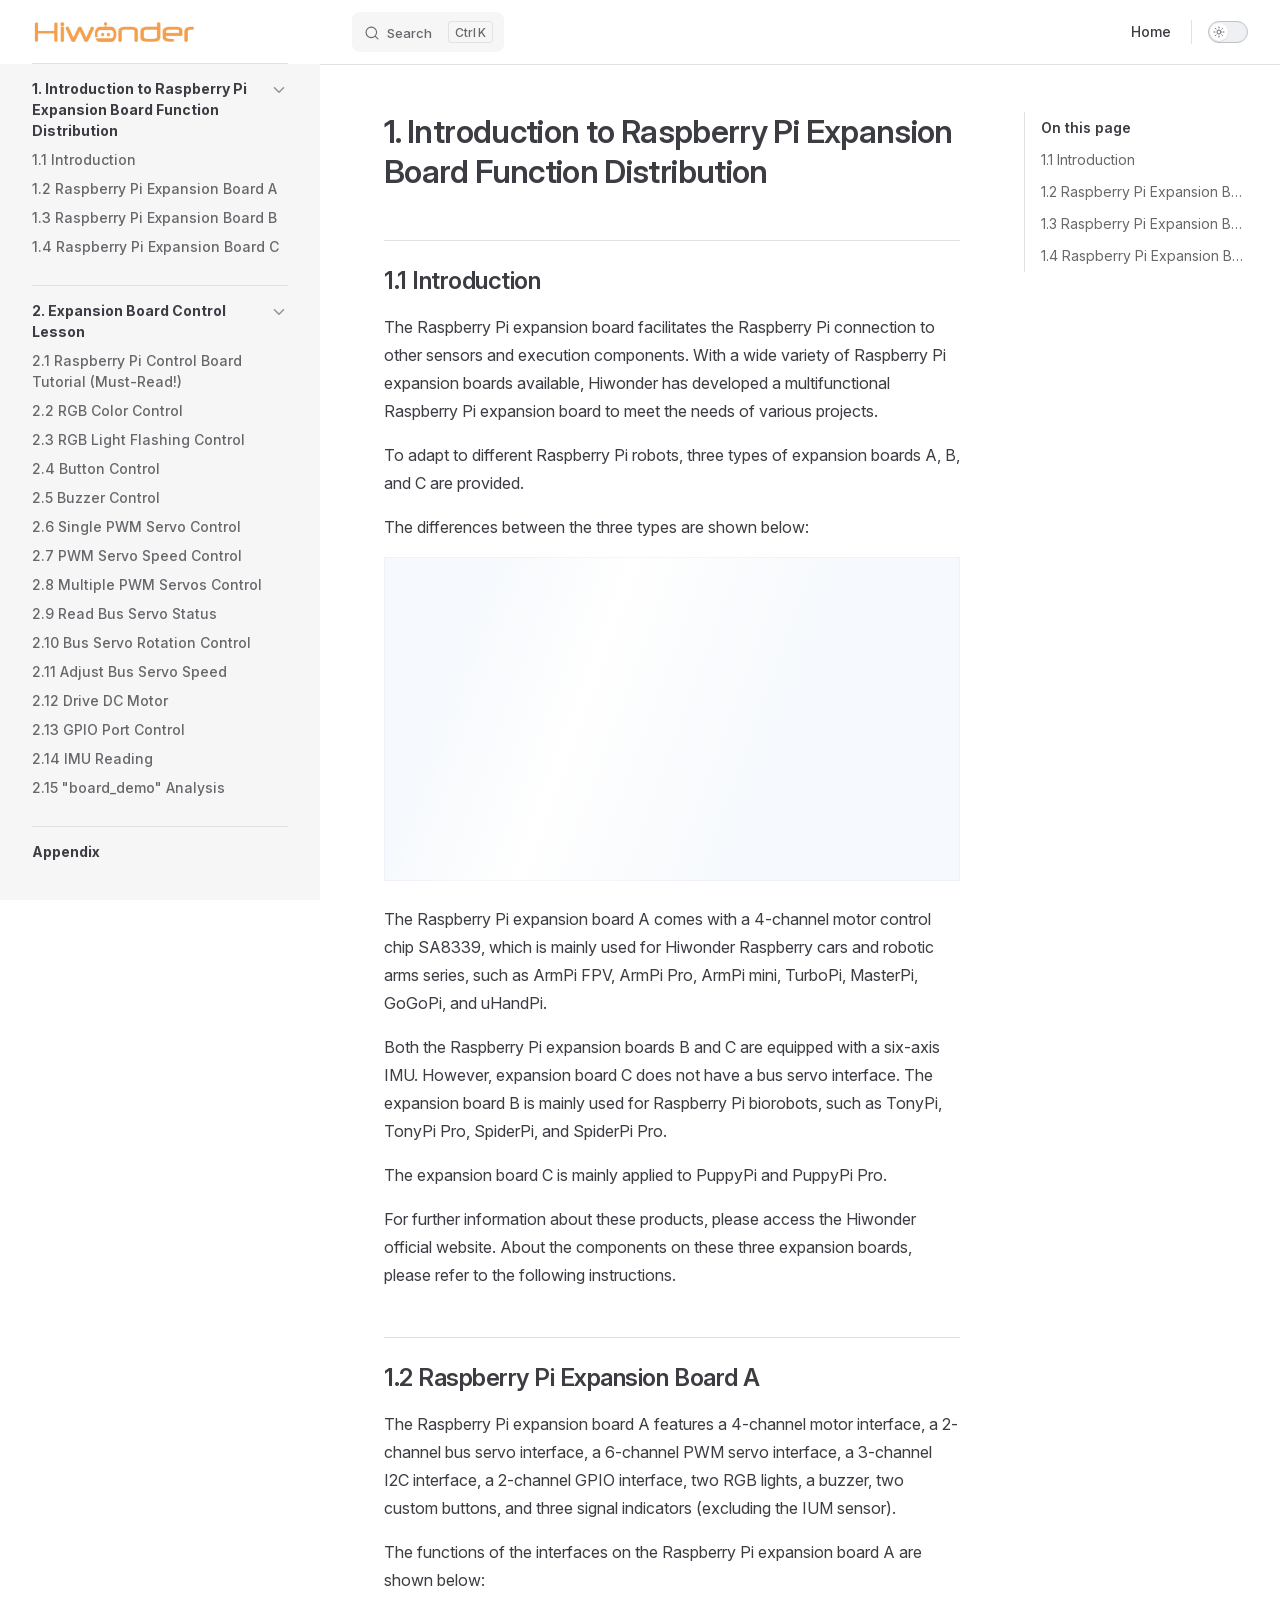
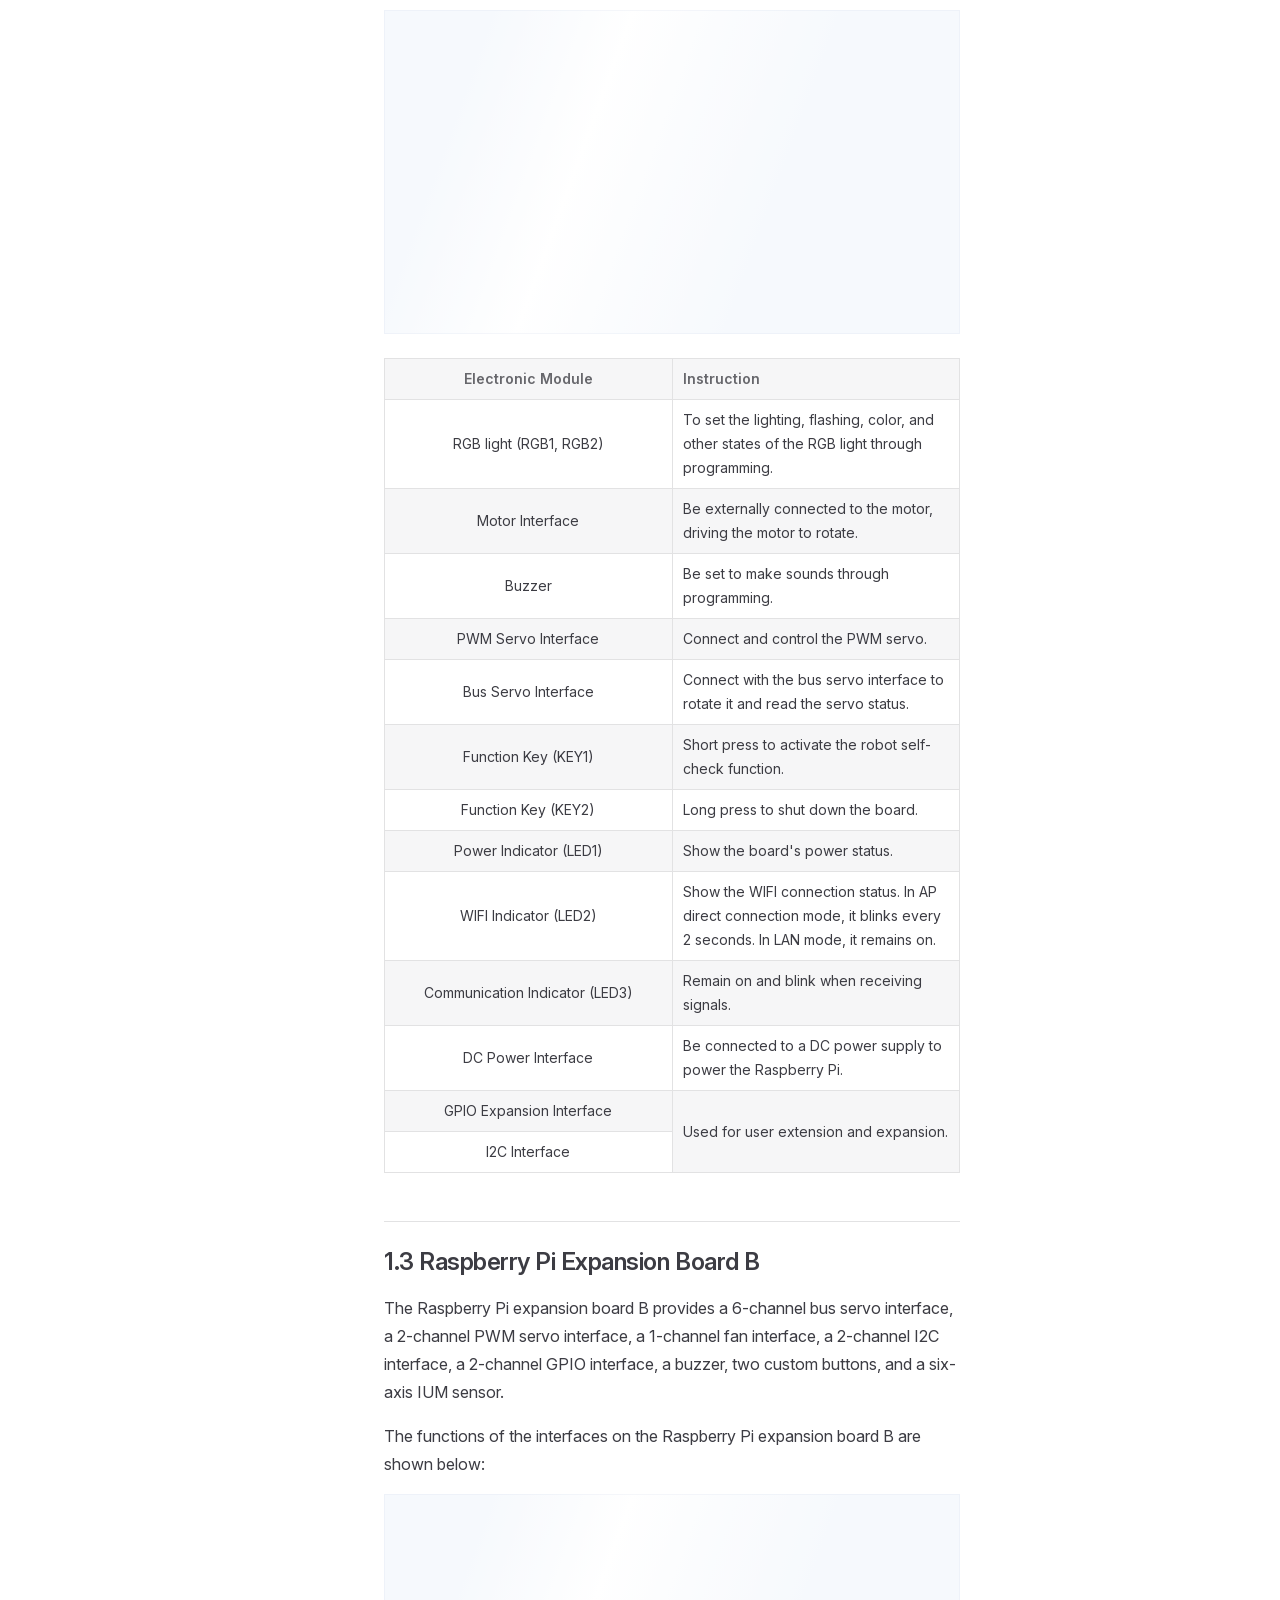
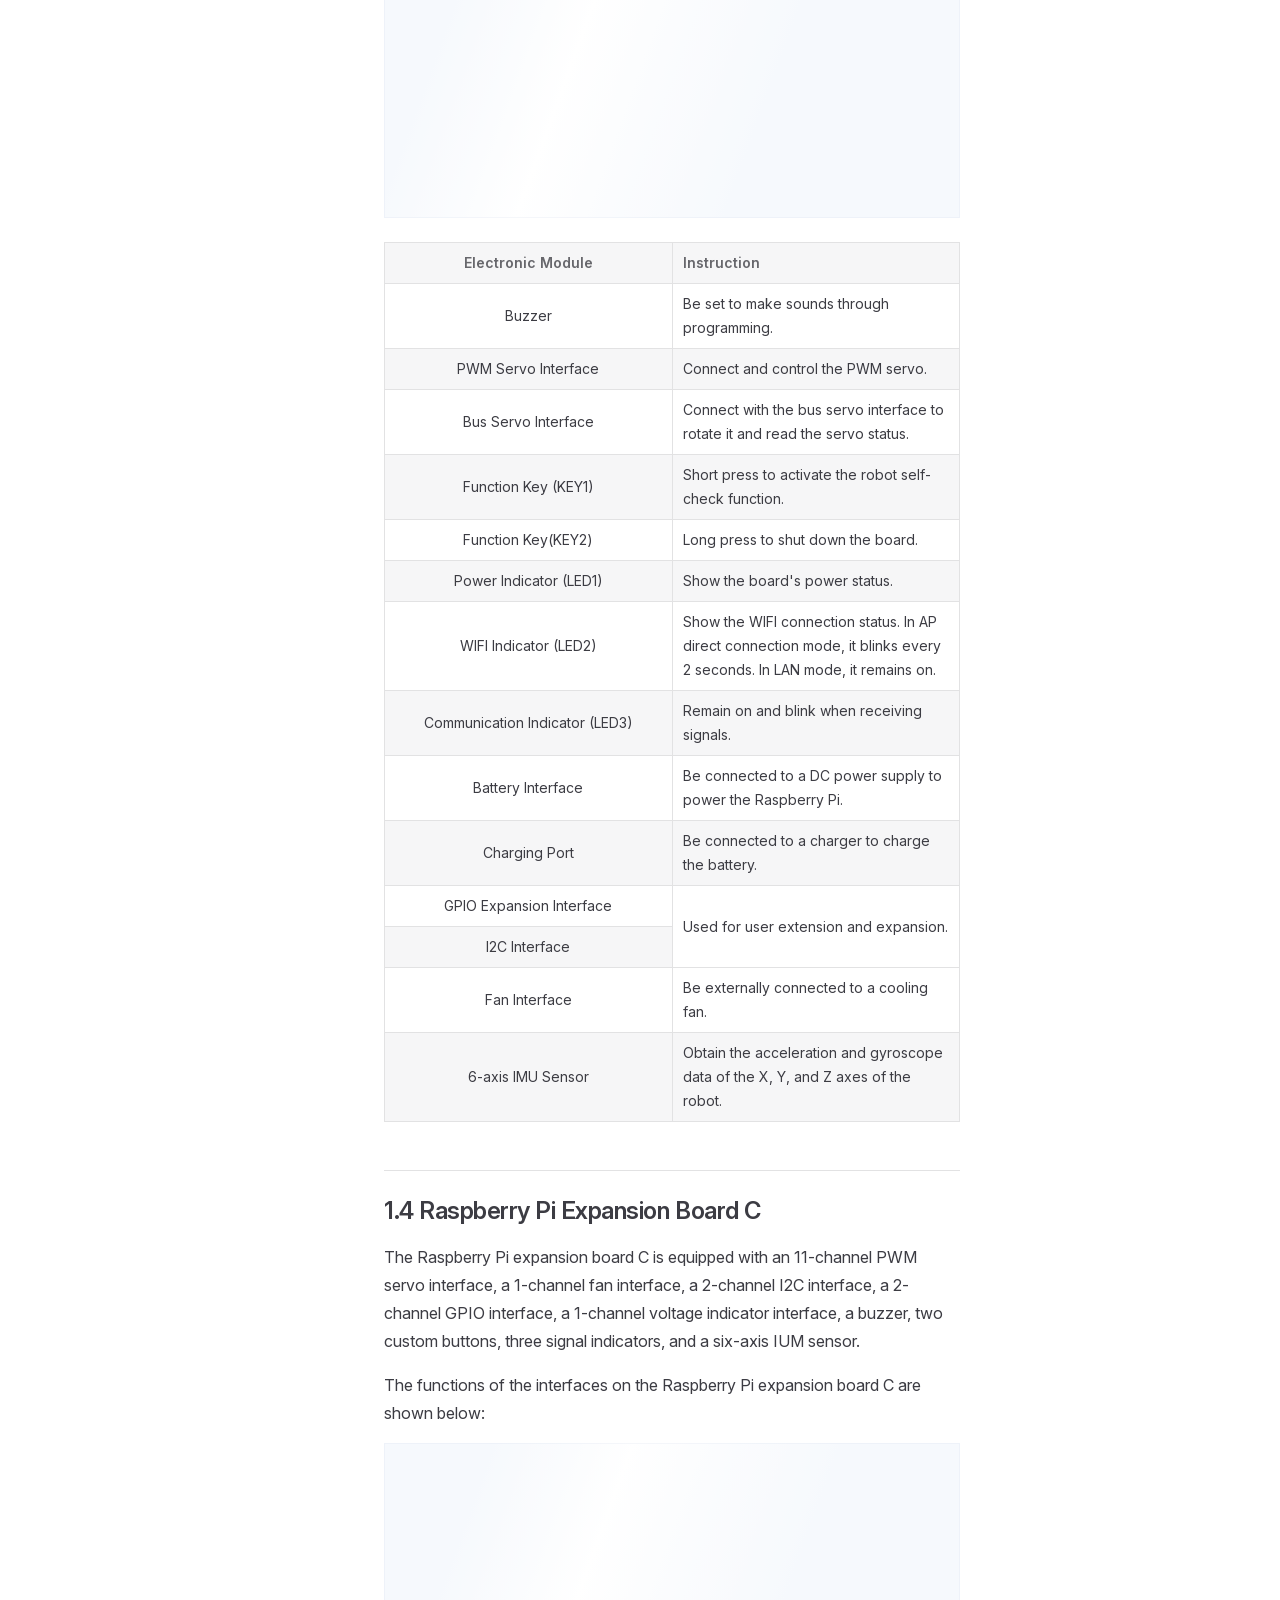
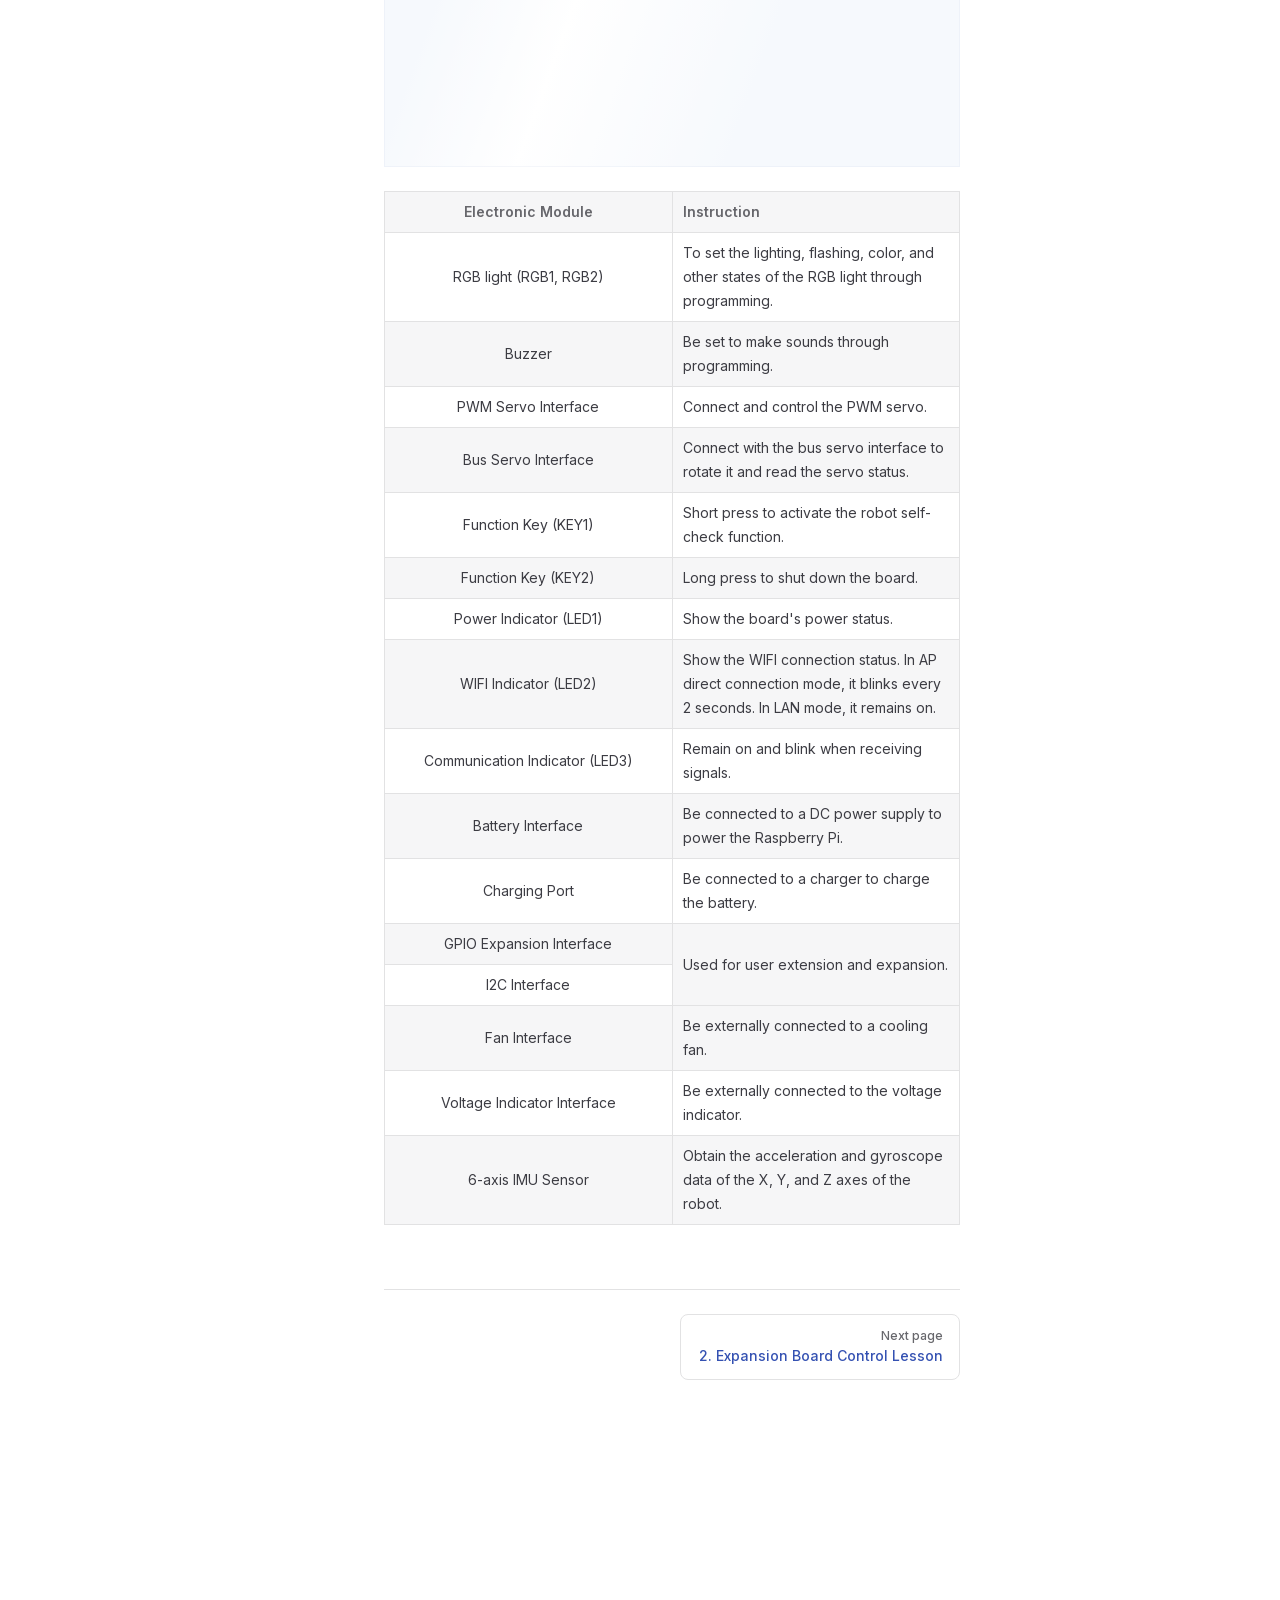
==== projects/Raspberry-Pi-5-Expansion-Board/en/latest/index.html @ 80809f05 "内容搭建" ====
<!DOCTYPE html>
<html lang="en-US" dir="ltr">
  <head>
    <meta charset="utf-8">
    <meta name="viewport" content="width=device-width,initial-scale=1">
    <title>Raspberry-Pi-5-Expansion-Board Documentation</title>
    <meta name="description" content="Raspberry-Pi-5-Expansion-Board robot documentation">
    <meta name="generator" content="VitePress v1.6.4">
    <link rel="preload stylesheet" href="/projects/Raspberry-Pi-5-Expansion-Board/en/latest/assets/style.BIw85Y99.css" as="style">
    <link rel="preload stylesheet" href="/projects/Raspberry-Pi-5-Expansion-Board/en/latest/vp-icons.css" as="style">
    
    <script type="module" src="/projects/Raspberry-Pi-5-Expansion-Board/en/latest/assets/app.BaI9n3uw.js"></script>
    <link rel="preload" href="/projects/Raspberry-Pi-5-Expansion-Board/en/latest/assets/inter-roman-latin.Di8DUHzh.woff2" as="font" type="font/woff2" crossorigin="">
    <link rel="modulepreload" href="/projects/Raspberry-Pi-5-Expansion-Board/en/latest/assets/chunks/theme.CJNOT8pf.js">
    <link rel="modulepreload" href="/projects/Raspberry-Pi-5-Expansion-Board/en/latest/assets/chunks/framework.CL8VDagO.js">
    <link rel="modulepreload" href="/projects/Raspberry-Pi-5-Expansion-Board/en/latest/assets/index.md.Ijklv6Z4.lean.js">
    <link rel="icon" href="/projects/Raspberry-Pi-5-Expansion-Board/en/latest/favicon.ico">
    <script id="check-dark-mode">(()=>{const e=localStorage.getItem("vitepress-theme-appearance")||"auto",a=window.matchMedia("(prefers-color-scheme: dark)").matches;(!e||e==="auto"?a:e==="dark")&&document.documentElement.classList.add("dark")})();</script>
    <script id="check-mac-os">document.documentElement.classList.toggle("mac",/Mac|iPhone|iPod|iPad/i.test(navigator.platform));</script>
  </head>
  <body>
    <div id="app"><!--[--><div class="page-redirect" style="text-align:center;padding:100px 20px;"><p>Redirecting to content page...</p><p><a href="/projects/Raspberry-Pi-5-Expansion-Board/en/latest/docs/1_Raspberry_Pi_Expansion_Board_Introduction.html" target="_self">If you are not redirected automatically, click here</a></p></div><!--[--><!----><!--]--><!----><!--]--></div>
    <script>window.__VP_HASH_MAP__=JSON.parse("{\"docs_1_raspberry_pi_expansion_board_introduction.md\":\"B3eoSJs6\",\"docs_2_expansion_board_control_lesson.md\":\"DBYJWWKZ\",\"docs_index.md\":\"CANRqboC\",\"docs_resources_download.md\":\"IoxDzVx_\",\"index.md\":\"Ijklv6Z4\"}");window.__VP_SITE_DATA__=JSON.parse("{\"lang\":\"en-US\",\"dir\":\"ltr\",\"title\":\"Raspberry-Pi-5-Expansion-Board Documentation\",\"description\":\"Raspberry-Pi-5-Expansion-Board robot documentation\",\"base\":\"/projects/Raspberry-Pi-5-Expansion-Board/en/latest/\",\"head\":[],\"router\":{\"prefetchLinks\":true},\"appearance\":true,\"themeConfig\":{\"siteTitle\":false,\"logo\":\"/e-logo.png\",\"outline\":[2,3],\"search\":{\"provider\":\"local\",\"options\":{\"translations\":{\"button\":{\"buttonText\":\"Search\",\"buttonAriaLabel\":\"Search\"},\"modal\":{\"searchBox\":{\"resetButtonTitle\":\"Clear search query\",\"resetButtonAriaLabel\":\"Clear search query\",\"cancelButtonText\":\"Cancel\",\"cancelButtonAriaLabel\":\"Cancel\"},\"startScreen\":{\"recentSearchTitle\":\"Recent Searches\",\"noRecentSearchText\":\"No recent searches\",\"suggestedQueryTitle\":\"Suggested Queries\"},\"noResultsScreen\":{\"noResultsText\":\"No results found for\",\"suggestedQueryText\":\"You can try searching for\",\"reportMissingResultsText\":\"Have any queries?\",\"reportMissingResultsLinkText\":\"Report here\"},\"footer\":{\"selectText\":\"to select\",\"navigateText\":\"to navigate\",\"closeText\":\"to close\"}}}}},\"nav\":[{\"text\":\"Home\",\"link\":\"https://www.hiwonder.net/\",\"target\":\"_self\"}],\"sidebar\":[{\"text\":\"1. Introduction to Raspberry Pi Expansion Board Function Distribution\",\"link\":\"/docs/1_Raspberry_Pi_Expansion_Board_Introduction.html\",\"collapsed\":false,\"items\":[{\"text\":\"1.1 Introduction\",\"link\":\"/docs/1_Raspberry_Pi_Expansion_Board_Introduction.html#_1-1-introduction\"},{\"text\":\"1.2 Raspberry Pi Expansion Board A\",\"link\":\"/docs/1_Raspberry_Pi_Expansion_Board_Introduction.html#_1-2-raspberry-pi-expansion-board-a\"},{\"text\":\"1.3 Raspberry Pi Expansion Board B\",\"link\":\"/docs/1_Raspberry_Pi_Expansion_Board_Introduction.html#_1-3-raspberry-pi-expansion-board-b\"},{\"text\":\"1.4 Raspberry Pi Expansion Board C\",\"link\":\"/docs/1_Raspberry_Pi_Expansion_Board_Introduction.html#_1-4-raspberry-pi-expansion-board-c\"}]},{\"text\":\"2. Expansion Board Control Lesson\",\"link\":\"/docs/2_Expansion_Board_Control_Lesson.html\",\"collapsed\":false,\"items\":[{\"text\":\"2.1 Raspberry Pi Control Board Tutorial (Must-Read!)\",\"link\":\"/docs/2_Expansion_Board_Control_Lesson.html#_2-1-raspberry-pi-control-board-tutorial-must-read\"},{\"text\":\"2.2 RGB Color Control\",\"link\":\"/docs/2_Expansion_Board_Control_Lesson.html#_2-2-rgb-color-control\"},{\"text\":\"2.3 RGB Light Flashing Control\",\"link\":\"/docs/2_Expansion_Board_Control_Lesson.html#_2-3-rgb-light-flashing-control\"},{\"text\":\"2.4 Button Control\",\"link\":\"/docs/2_Expansion_Board_Control_Lesson.html#_2-4-button-control\"},{\"text\":\"2.5 Buzzer Control\",\"link\":\"/docs/2_Expansion_Board_Control_Lesson.html#_2-5-buzzer-control\"},{\"text\":\"2.6 Single PWM Servo Control\",\"link\":\"/docs/2_Expansion_Board_Control_Lesson.html#_2-6-single-pwm-servo-control\"},{\"text\":\"2.7 PWM Servo Speed Control\",\"link\":\"/docs/2_Expansion_Board_Control_Lesson.html#_2-7-pwm-servo-speed-control\"},{\"text\":\"2.8 Multiple PWM Servos Control\",\"link\":\"/docs/2_Expansion_Board_Control_Lesson.html#_2-8-multiple-pwm-servos-control\"},{\"text\":\"2.9 Read Bus Servo Status\",\"link\":\"/docs/2_Expansion_Board_Control_Lesson.html#_2-9-read-bus-servo-status\"},{\"text\":\"2.10 Bus Servo Rotation Control\",\"link\":\"/docs/2_Expansion_Board_Control_Lesson.html#_2-10-bus-servo-rotation-control\"},{\"text\":\"2.11 Adjust Bus Servo Speed\",\"link\":\"/docs/2_Expansion_Board_Control_Lesson.html#_2-11-adjust-bus-servo-speed\"},{\"text\":\"2.12 Drive DC Motor\",\"link\":\"/docs/2_Expansion_Board_Control_Lesson.html#_2-12-drive-dc-motor\"},{\"text\":\"2.13 GPIO Port Control\",\"link\":\"/docs/2_Expansion_Board_Control_Lesson.html#_2-13-gpio-port-control\"},{\"text\":\"2.14 IMU Reading\",\"link\":\"/docs/2_Expansion_Board_Control_Lesson.html#_2-14-imu-reading\"},{\"text\":\"2.15 \\\"board_demo\\\" Analysis\",\"link\":\"/docs/2_Expansion_Board_Control_Lesson.html#_2-15-board-demo-analysis\"}]},{\"text\":\"Appendix\",\"link\":\"/docs/resources_download.html\",\"collapsed\":false,\"items\":[]}]},\"locales\":{},\"scrollOffset\":134,\"cleanUrls\":false}");</script>
    
  </body>
</html>
---- projects/Raspberry-Pi-5-Expansion-Board/en/latest/assets/style.BIw85Y99.css ----
@font-face{font-family:Inter;font-style:normal;font-weight:100 900;font-display:swap;src:url(/projects/Raspberry-Pi-5-Expansion-Board/en/latest/assets/inter-roman-cyrillic-ext.BBPuwvHQ.woff2) format("woff2");unicode-range:U+0460-052F,U+1C80-1C88,U+20B4,U+2DE0-2DFF,U+A640-A69F,U+FE2E-FE2F}@font-face{font-family:Inter;font-style:normal;font-weight:100 900;font-display:swap;src:url(/projects/Raspberry-Pi-5-Expansion-Board/en/latest/assets/inter-roman-cyrillic.C5lxZ8CY.woff2) format("woff2");unicode-range:U+0301,U+0400-045F,U+0490-0491,U+04B0-04B1,U+2116}@font-face{font-family:Inter;font-style:normal;font-weight:100 900;font-display:swap;src:url(/projects/Raspberry-Pi-5-Expansion-Board/en/latest/assets/inter-roman-greek-ext.CqjqNYQ-.woff2) format("woff2");unicode-range:U+1F00-1FFF}@font-face{font-family:Inter;font-style:normal;font-weight:100 900;font-display:swap;src:url(/projects/Raspberry-Pi-5-Expansion-Board/en/latest/assets/inter-roman-greek.BBVDIX6e.woff2) format("woff2");unicode-range:U+0370-0377,U+037A-037F,U+0384-038A,U+038C,U+038E-03A1,U+03A3-03FF}@font-face{font-family:Inter;font-style:normal;font-weight:100 900;font-display:swap;src:url(/projects/Raspberry-Pi-5-Expansion-Board/en/latest/assets/inter-roman-vietnamese.BjW4sHH5.woff2) format("woff2");unicode-range:U+0102-0103,U+0110-0111,U+0128-0129,U+0168-0169,U+01A0-01A1,U+01AF-01B0,U+0300-0301,U+0303-0304,U+0308-0309,U+0323,U+0329,U+1EA0-1EF9,U+20AB}@font-face{font-family:Inter;font-style:normal;font-weight:100 900;font-display:swap;src:url(/projects/Raspberry-Pi-5-Expansion-Board/en/latest/assets/inter-roman-latin-ext.4ZJIpNVo.woff2) format("woff2");unicode-range:U+0100-02AF,U+0304,U+0308,U+0329,U+1E00-1E9F,U+1EF2-1EFF,U+2020,U+20A0-20AB,U+20AD-20C0,U+2113,U+2C60-2C7F,U+A720-A7FF}@font-face{font-family:Inter;font-style:normal;font-weight:100 900;font-display:swap;src:url(/projects/Raspberry-Pi-5-Expansion-Board/en/latest/assets/inter-roman-latin.Di8DUHzh.woff2) format("woff2");unicode-range:U+0000-00FF,U+0131,U+0152-0153,U+02BB-02BC,U+02C6,U+02DA,U+02DC,U+0304,U+0308,U+0329,U+2000-206F,U+2074,U+20AC,U+2122,U+2191,U+2193,U+2212,U+2215,U+FEFF,U+FFFD}@font-face{font-family:Inter;font-style:italic;font-weight:100 900;font-display:swap;src:url(/projects/Raspberry-Pi-5-Expansion-Board/en/latest/assets/inter-italic-cyrillic-ext.r48I6akx.woff2) format("woff2");unicode-range:U+0460-052F,U+1C80-1C88,U+20B4,U+2DE0-2DFF,U+A640-A69F,U+FE2E-FE2F}@font-face{font-family:Inter;font-style:italic;font-weight:100 900;font-display:swap;src:url(/projects/Raspberry-Pi-5-Expansion-Board/en/latest/assets/inter-italic-cyrillic.By2_1cv3.woff2) format("woff2");unicode-range:U+0301,U+0400-045F,U+0490-0491,U+04B0-04B1,U+2116}@font-face{font-family:Inter;font-style:italic;font-weight:100 900;font-display:swap;src:url(/projects/Raspberry-Pi-5-Expansion-Board/en/latest/assets/inter-italic-greek-ext.1u6EdAuj.woff2) format("woff2");unicode-range:U+1F00-1FFF}@font-face{font-family:Inter;font-style:italic;font-weight:100 900;font-display:swap;src:url(/projects/Raspberry-Pi-5-Expansion-Board/en/latest/assets/inter-italic-greek.DJ8dCoTZ.woff2) format("woff2");unicode-range:U+0370-0377,U+037A-037F,U+0384-038A,U+038C,U+038E-03A1,U+03A3-03FF}@font-face{font-family:Inter;font-style:italic;font-weight:100 900;font-display:swap;src:url(/projects/Raspberry-Pi-5-Expansion-Board/en/latest/assets/inter-italic-vietnamese.BSbpV94h.woff2) format("woff2");unicode-range:U+0102-0103,U+0110-0111,U+0128-0129,U+0168-0169,U+01A0-01A1,U+01AF-01B0,U+0300-0301,U+0303-0304,U+0308-0309,U+0323,U+0329,U+1EA0-1EF9,U+20AB}@font-face{font-family:Inter;font-style:italic;font-weight:100 900;font-display:swap;src:url(/projects/Raspberry-Pi-5-Expansion-Board/en/latest/assets/inter-italic-latin-ext.CN1xVJS-.woff2) format("woff2");unicode-range:U+0100-02AF,U+0304,U+0308,U+0329,U+1E00-1E9F,U+1EF2-1EFF,U+2020,U+20A0-20AB,U+20AD-20C0,U+2113,U+2C60-2C7F,U+A720-A7FF}@font-face{font-family:Inter;font-style:italic;font-weight:100 900;font-display:swap;src:url(/projects/Raspberry-Pi-5-Expansion-Board/en/latest/assets/inter-italic-latin.C2AdPX0b.woff2) format("woff2");unicode-range:U+0000-00FF,U+0131,U+0152-0153,U+02BB-02BC,U+02C6,U+02DA,U+02DC,U+0304,U+0308,U+0329,U+2000-206F,U+2074,U+20AC,U+2122,U+2191,U+2193,U+2212,U+2215,U+FEFF,U+FFFD}@font-face{font-family:Punctuation SC;font-weight:400;src:local("PingFang SC Regular"),local("Noto Sans CJK SC"),local("Microsoft YaHei");unicode-range:U+201C,U+201D,U+2018,U+2019,U+2E3A,U+2014,U+2013,U+2026,U+00B7,U+007E,U+002F}@font-face{font-family:Punctuation SC;font-weight:500;src:local("PingFang SC Medium"),local("Noto Sans CJK SC"),local("Microsoft YaHei");unicode-range:U+201C,U+201D,U+2018,U+2019,U+2E3A,U+2014,U+2013,U+2026,U+00B7,U+007E,U+002F}@font-face{font-family:Punctuation SC;font-weight:600;src:local("PingFang SC Semibold"),local("Noto Sans CJK SC Bold"),local("Microsoft YaHei Bold");unicode-range:U+201C,U+201D,U+2018,U+2019,U+2E3A,U+2014,U+2013,U+2026,U+00B7,U+007E,U+002F}@font-face{font-family:Punctuation SC;font-weight:700;src:local("PingFang SC Semibold"),local("Noto Sans CJK SC Bold"),local("Microsoft YaHei Bold");unicode-range:U+201C,U+201D,U+2018,U+2019,U+2E3A,U+2014,U+2013,U+2026,U+00B7,U+007E,U+002F}:root{--vp-c-white: #ffffff;--vp-c-black: #000000;--vp-c-neutral: var(--vp-c-black);--vp-c-neutral-inverse: var(--vp-c-white)}.dark{--vp-c-neutral: var(--vp-c-white);--vp-c-neutral-inverse: var(--vp-c-black)}:root{--vp-c-gray-1: #dddde3;--vp-c-gray-2: #e4e4e9;--vp-c-gray-3: #ebebef;--vp-c-gray-soft: rgba(142, 150, 170, .14);--vp-c-indigo-1: #3451b2;--vp-c-indigo-2: #3a5ccc;--vp-c-indigo-3: #5672cd;--vp-c-indigo-soft: rgba(100, 108, 255, .14);--vp-c-purple-1: #6f42c1;--vp-c-purple-2: #7e4cc9;--vp-c-purple-3: #8e5cd9;--vp-c-purple-soft: rgba(159, 122, 234, .14);--vp-c-green-1: #18794e;--vp-c-green-2: #299764;--vp-c-green-3: #30a46c;--vp-c-green-soft: rgba(16, 185, 129, .14);--vp-c-yellow-1: #915930;--vp-c-yellow-2: #946300;--vp-c-yellow-3: #9f6a00;--vp-c-yellow-soft: rgba(234, 179, 8, .14);--vp-c-red-1: #b8272c;--vp-c-red-2: #d5393e;--vp-c-red-3: #e0575b;--vp-c-red-soft: rgba(244, 63, 94, .14);--vp-c-sponsor: #db2777}.dark{--vp-c-gray-1: #515c67;--vp-c-gray-2: #414853;--vp-c-gray-3: #32363f;--vp-c-gray-soft: rgba(101, 117, 133, .16);--vp-c-indigo-1: #a8b1ff;--vp-c-indigo-2: #5c73e7;--vp-c-indigo-3: #3e63dd;--vp-c-indigo-soft: rgba(100, 108, 255, .16);--vp-c-purple-1: #c8abfa;--vp-c-purple-2: #a879e6;--vp-c-purple-3: #8e5cd9;--vp-c-purple-soft: rgba(159, 122, 234, .16);--vp-c-green-1: #3dd68c;--vp-c-green-2: #30a46c;--vp-c-green-3: #298459;--vp-c-green-soft: rgba(16, 185, 129, .16);--vp-c-yellow-1: #f9b44e;--vp-c-yellow-2: #da8b17;--vp-c-yellow-3: #a46a0a;--vp-c-yellow-soft: rgba(234, 179, 8, .16);--vp-c-red-1: #f66f81;--vp-c-red-2: #f14158;--vp-c-red-3: #b62a3c;--vp-c-red-soft: rgba(244, 63, 94, .16)}:root{--vp-c-bg: #ffffff;--vp-c-bg-alt: #f6f6f7;--vp-c-bg-elv: #ffffff;--vp-c-bg-soft: #f6f6f7}.dark{--vp-c-bg: #1b1b1f;--vp-c-bg-alt: #161618;--vp-c-bg-elv: #202127;--vp-c-bg-soft: #202127}:root{--vp-c-border: #c2c2c4;--vp-c-divider: #e2e2e3;--vp-c-gutter: #e2e2e3}.dark{--vp-c-border: #3c3f44;--vp-c-divider: #2e2e32;--vp-c-gutter: #000000}:root{--vp-c-text-1: #3c3c43;--vp-c-text-2: #67676c;--vp-c-text-3: #929295}.dark{--vp-c-text-1: #dfdfd6;--vp-c-text-2: #98989f;--vp-c-text-3: #6a6a71}:root{--vp-c-default-1: var(--vp-c-gray-1);--vp-c-default-2: var(--vp-c-gray-2);--vp-c-default-3: var(--vp-c-gray-3);--vp-c-default-soft: var(--vp-c-gray-soft);--vp-c-brand-1: var(--vp-c-indigo-1);--vp-c-brand-2: var(--vp-c-indigo-2);--vp-c-brand-3: var(--vp-c-indigo-3);--vp-c-brand-soft: var(--vp-c-indigo-soft);--vp-c-brand: var(--vp-c-brand-1);--vp-c-tip-1: var(--vp-c-brand-1);--vp-c-tip-2: var(--vp-c-brand-2);--vp-c-tip-3: var(--vp-c-brand-3);--vp-c-tip-soft: var(--vp-c-brand-soft);--vp-c-note-1: var(--vp-c-brand-1);--vp-c-note-2: var(--vp-c-brand-2);--vp-c-note-3: var(--vp-c-brand-3);--vp-c-note-soft: var(--vp-c-brand-soft);--vp-c-success-1: var(--vp-c-green-1);--vp-c-success-2: var(--vp-c-green-2);--vp-c-success-3: var(--vp-c-green-3);--vp-c-success-soft: var(--vp-c-green-soft);--vp-c-important-1: var(--vp-c-purple-1);--vp-c-important-2: var(--vp-c-purple-2);--vp-c-important-3: var(--vp-c-purple-3);--vp-c-important-soft: var(--vp-c-purple-soft);--vp-c-warning-1: var(--vp-c-yellow-1);--vp-c-warning-2: var(--vp-c-yellow-2);--vp-c-warning-3: var(--vp-c-yellow-3);--vp-c-warning-soft: var(--vp-c-yellow-soft);--vp-c-danger-1: var(--vp-c-red-1);--vp-c-danger-2: var(--vp-c-red-2);--vp-c-danger-3: var(--vp-c-red-3);--vp-c-danger-soft: var(--vp-c-red-soft);--vp-c-caution-1: var(--vp-c-red-1);--vp-c-caution-2: var(--vp-c-red-2);--vp-c-caution-3: var(--vp-c-red-3);--vp-c-caution-soft: var(--vp-c-red-soft)}:root{--vp-font-family-base: "Inter", ui-sans-serif, system-ui, sans-serif, "Apple Color Emoji", "Segoe UI Emoji", "Segoe UI Symbol", "Noto Color Emoji";--vp-font-family-mono: ui-monospace, "Menlo", "Monaco", "Consolas", "Liberation Mono", "Courier New", monospace;font-optical-sizing:auto}:root:where(:lang(zh)){--vp-font-family-base: "Punctuation SC", "Inter", ui-sans-serif, system-ui, sans-serif, "Apple Color Emoji", "Segoe UI Emoji", "Segoe UI Symbol", "Noto Color Emoji"}:root{--vp-shadow-1: 0 1px 2px rgba(0, 0, 0, .04), 0 1px 2px rgba(0, 0, 0, .06);--vp-shadow-2: 0 3px 12px rgba(0, 0, 0, .07), 0 1px 4px rgba(0, 0, 0, .07);--vp-shadow-3: 0 12px 32px rgba(0, 0, 0, .1), 0 2px 6px rgba(0, 0, 0, .08);--vp-shadow-4: 0 14px 44px rgba(0, 0, 0, .12), 0 3px 9px rgba(0, 0, 0, .12);--vp-shadow-5: 0 18px 56px rgba(0, 0, 0, .16), 0 4px 12px rgba(0, 0, 0, .16)}:root{--vp-z-index-footer: 10;--vp-z-index-local-nav: 20;--vp-z-index-nav: 30;--vp-z-index-layout-top: 40;--vp-z-index-backdrop: 50;--vp-z-index-sidebar: 60}@media (min-width: 960px){:root{--vp-z-index-sidebar: 25}}:root{--vp-layout-max-width: 1440px}:root{--vp-header-anchor-symbol: "#"}:root{--vp-code-line-height: 1.7;--vp-code-font-size: .875em;--vp-code-color: var(--vp-c-brand-1);--vp-code-link-color: var(--vp-c-brand-1);--vp-code-link-hover-color: var(--vp-c-brand-2);--vp-code-bg: var(--vp-c-default-soft);--vp-code-block-color: var(--vp-c-text-2);--vp-code-block-bg: var(--vp-c-bg-alt);--vp-code-block-divider-color: var(--vp-c-gutter);--vp-code-lang-color: var(--vp-c-text-3);--vp-code-line-highlight-color: var(--vp-c-default-soft);--vp-code-line-number-color: var(--vp-c-text-3);--vp-code-line-diff-add-color: var(--vp-c-success-soft);--vp-code-line-diff-add-symbol-color: var(--vp-c-success-1);--vp-code-line-diff-remove-color: var(--vp-c-danger-soft);--vp-code-line-diff-remove-symbol-color: var(--vp-c-danger-1);--vp-code-line-warning-color: var(--vp-c-warning-soft);--vp-code-line-error-color: var(--vp-c-danger-soft);--vp-code-copy-code-border-color: var(--vp-c-divider);--vp-code-copy-code-bg: var(--vp-c-bg-soft);--vp-code-copy-code-hover-border-color: var(--vp-c-divider);--vp-code-copy-code-hover-bg: var(--vp-c-bg);--vp-code-copy-code-active-text: var(--vp-c-text-2);--vp-code-copy-copied-text-content: "Copied";--vp-code-tab-divider: var(--vp-code-block-divider-color);--vp-code-tab-text-color: var(--vp-c-text-2);--vp-code-tab-bg: var(--vp-code-block-bg);--vp-code-tab-hover-text-color: var(--vp-c-text-1);--vp-code-tab-active-text-color: var(--vp-c-text-1);--vp-code-tab-active-bar-color: var(--vp-c-brand-1)}:lang(es),:lang(pt){--vp-code-copy-copied-text-content: "Copiado"}:lang(fa){--vp-code-copy-copied-text-content: "کپی شد"}:lang(ko){--vp-code-copy-copied-text-content: "복사됨"}:lang(ru){--vp-code-copy-copied-text-content: "Скопировано"}:lang(zh){--vp-code-copy-copied-text-content: "已复制"}:root{--vp-button-brand-border: transparent;--vp-button-brand-text: var(--vp-c-white);--vp-button-brand-bg: var(--vp-c-brand-3);--vp-button-brand-hover-border: transparent;--vp-button-brand-hover-text: var(--vp-c-white);--vp-button-brand-hover-bg: var(--vp-c-brand-2);--vp-button-brand-active-border: transparent;--vp-button-brand-active-text: var(--vp-c-white);--vp-button-brand-active-bg: var(--vp-c-brand-1);--vp-button-alt-border: transparent;--vp-button-alt-text: var(--vp-c-text-1);--vp-button-alt-bg: var(--vp-c-default-3);--vp-button-alt-hover-border: transparent;--vp-button-alt-hover-text: var(--vp-c-text-1);--vp-button-alt-hover-bg: var(--vp-c-default-2);--vp-button-alt-active-border: transparent;--vp-button-alt-active-text: var(--vp-c-text-1);--vp-button-alt-active-bg: var(--vp-c-default-1);--vp-button-sponsor-border: var(--vp-c-text-2);--vp-button-sponsor-text: var(--vp-c-text-2);--vp-button-sponsor-bg: transparent;--vp-button-sponsor-hover-border: var(--vp-c-sponsor);--vp-button-sponsor-hover-text: var(--vp-c-sponsor);--vp-button-sponsor-hover-bg: transparent;--vp-button-sponsor-active-border: var(--vp-c-sponsor);--vp-button-sponsor-active-text: var(--vp-c-sponsor);--vp-button-sponsor-active-bg: transparent}:root{--vp-custom-block-font-size: 14px;--vp-custom-block-code-font-size: 13px;--vp-custom-block-info-border: transparent;--vp-custom-block-info-text: var(--vp-c-text-1);--vp-custom-block-info-bg: var(--vp-c-default-soft);--vp-custom-block-info-code-bg: var(--vp-c-default-soft);--vp-custom-block-note-border: transparent;--vp-custom-block-note-text: var(--vp-c-text-1);--vp-custom-block-note-bg: var(--vp-c-default-soft);--vp-custom-block-note-code-bg: var(--vp-c-default-soft);--vp-custom-block-tip-border: transparent;--vp-custom-block-tip-text: var(--vp-c-text-1);--vp-custom-block-tip-bg: var(--vp-c-tip-soft);--vp-custom-block-tip-code-bg: var(--vp-c-tip-soft);--vp-custom-block-important-border: transparent;--vp-custom-block-important-text: var(--vp-c-text-1);--vp-custom-block-important-bg: var(--vp-c-important-soft);--vp-custom-block-important-code-bg: var(--vp-c-important-soft);--vp-custom-block-warning-border: transparent;--vp-custom-block-warning-text: var(--vp-c-text-1);--vp-custom-block-warning-bg: var(--vp-c-warning-soft);--vp-custom-block-warning-code-bg: var(--vp-c-warning-soft);--vp-custom-block-danger-border: transparent;--vp-custom-block-danger-text: var(--vp-c-text-1);--vp-custom-block-danger-bg: var(--vp-c-danger-soft);--vp-custom-block-danger-code-bg: var(--vp-c-danger-soft);--vp-custom-block-caution-border: transparent;--vp-custom-block-caution-text: var(--vp-c-text-1);--vp-custom-block-caution-bg: var(--vp-c-caution-soft);--vp-custom-block-caution-code-bg: var(--vp-c-caution-soft);--vp-custom-block-details-border: var(--vp-custom-block-info-border);--vp-custom-block-details-text: var(--vp-custom-block-info-text);--vp-custom-block-details-bg: var(--vp-custom-block-info-bg);--vp-custom-block-details-code-bg: var(--vp-custom-block-info-code-bg)}:root{--vp-input-border-color: var(--vp-c-border);--vp-input-bg-color: var(--vp-c-bg-alt);--vp-input-switch-bg-color: var(--vp-c-default-soft)}:root{--vp-nav-height: 64px;--vp-nav-bg-color: var(--vp-c-bg);--vp-nav-screen-bg-color: var(--vp-c-bg);--vp-nav-logo-height: 24px}.hide-nav{--vp-nav-height: 0px}.hide-nav .VPSidebar{--vp-nav-height: 22px}:root{--vp-local-nav-bg-color: var(--vp-c-bg)}:root{--vp-sidebar-width: 272px;--vp-sidebar-bg-color: var(--vp-c-bg-alt)}:root{--vp-backdrop-bg-color: rgba(0, 0, 0, .6)}:root{--vp-home-hero-name-color: var(--vp-c-brand-1);--vp-home-hero-name-background: transparent;--vp-home-hero-image-background-image: none;--vp-home-hero-image-filter: none}:root{--vp-badge-info-border: transparent;--vp-badge-info-text: var(--vp-c-text-2);--vp-badge-info-bg: var(--vp-c-default-soft);--vp-badge-tip-border: transparent;--vp-badge-tip-text: var(--vp-c-tip-1);--vp-badge-tip-bg: var(--vp-c-tip-soft);--vp-badge-warning-border: transparent;--vp-badge-warning-text: var(--vp-c-warning-1);--vp-badge-warning-bg: var(--vp-c-warning-soft);--vp-badge-danger-border: transparent;--vp-badge-danger-text: var(--vp-c-danger-1);--vp-badge-danger-bg: var(--vp-c-danger-soft)}:root{--vp-carbon-ads-text-color: var(--vp-c-text-1);--vp-carbon-ads-poweredby-color: var(--vp-c-text-2);--vp-carbon-ads-bg-color: var(--vp-c-bg-soft);--vp-carbon-ads-hover-text-color: var(--vp-c-brand-1);--vp-carbon-ads-hover-poweredby-color: var(--vp-c-text-1)}:root{--vp-local-search-bg: var(--vp-c-bg);--vp-local-search-result-bg: var(--vp-c-bg);--vp-local-search-result-border: var(--vp-c-divider);--vp-local-search-result-selected-bg: var(--vp-c-bg);--vp-local-search-result-selected-border: var(--vp-c-brand-1);--vp-local-search-highlight-bg: var(--vp-c-brand-1);--vp-local-search-highlight-text: var(--vp-c-neutral-inverse)}@media (prefers-reduced-motion: reduce){*,:before,:after{animation-delay:-1ms!important;animation-duration:1ms!important;animation-iteration-count:1!important;background-attachment:initial!important;scroll-behavior:auto!important;transition-duration:0s!important;transition-delay:0s!important}}*,:before,:after{box-sizing:border-box}html{line-height:1.4;font-size:16px;-webkit-text-size-adjust:100%}html.dark{color-scheme:dark}body{margin:0;width:100%;min-width:320px;min-height:100vh;line-height:24px;font-family:var(--vp-font-family-base);font-size:16px;font-weight:400;color:var(--vp-c-text-1);background-color:var(--vp-c-bg);font-synthesis:style;text-rendering:optimizeLegibility;-webkit-font-smoothing:antialiased;-moz-osx-font-smoothing:grayscale}main{display:block}h1,h2,h3,h4,h5,h6{margin:0;line-height:24px;font-size:16px;font-weight:400}p{margin:0}strong,b{font-weight:600}a,area,button,[role=button],input,label,select,summary,textarea{touch-action:manipulation}a{color:inherit;text-decoration:inherit}ol,ul{list-style:none;margin:0;padding:0}blockquote{margin:0}pre,code,kbd,samp{font-family:var(--vp-font-family-mono)}img,svg,video,canvas,audio,iframe,embed,object{display:block}figure{margin:0}img,video{max-width:100%;height:auto}button,input,optgroup,select,textarea{border:0;padding:0;line-height:inherit;color:inherit}button{padding:0;font-family:inherit;background-color:transparent;background-image:none}button:enabled,[role=button]:enabled{cursor:pointer}button:focus,button:focus-visible{outline:1px dotted;outline:4px auto -webkit-focus-ring-color}button:focus:not(:focus-visible){outline:none!important}input:focus,textarea:focus,select:focus{outline:none}table{border-collapse:collapse}input{background-color:transparent}input:-ms-input-placeholder,textarea:-ms-input-placeholder{color:var(--vp-c-text-3)}input::-ms-input-placeholder,textarea::-ms-input-placeholder{color:var(--vp-c-text-3)}input::placeholder,textarea::placeholder{color:var(--vp-c-text-3)}input::-webkit-outer-spin-button,input::-webkit-inner-spin-button{-webkit-appearance:none;margin:0}input[type=number]{-moz-appearance:textfield}textarea{resize:vertical}select{-webkit-appearance:none}fieldset{margin:0;padding:0}h1,h2,h3,h4,h5,h6,li,p{overflow-wrap:break-word}vite-error-overlay{z-index:9999}mjx-container{overflow-x:auto}mjx-container>svg{display:inline-block;margin:auto}[class^=vpi-],[class*=" vpi-"],.vp-icon{width:1em;height:1em}[class^=vpi-].bg,[class*=" vpi-"].bg,.vp-icon.bg{background-size:100% 100%;background-color:transparent}[class^=vpi-]:not(.bg),[class*=" vpi-"]:not(.bg),.vp-icon:not(.bg){-webkit-mask:var(--icon) no-repeat;mask:var(--icon) no-repeat;-webkit-mask-size:100% 100%;mask-size:100% 100%;background-color:currentColor;color:inherit}.vpi-align-left{--icon: url("data:image/svg+xml,%3Csvg xmlns='http://www.w3.org/2000/svg' fill='none' stroke='currentColor' stroke-linecap='round' stroke-linejoin='round' stroke-width='2' viewBox='0 0 24 24'%3E%3Cpath d='M21 6H3M15 12H3M17 18H3'/%3E%3C/svg%3E")}.vpi-arrow-right,.vpi-arrow-down,.vpi-arrow-left,.vpi-arrow-up{--icon: url("data:image/svg+xml,%3Csvg xmlns='http://www.w3.org/2000/svg' fill='none' stroke='currentColor' stroke-linecap='round' stroke-linejoin='round' stroke-width='2' viewBox='0 0 24 24'%3E%3Cpath d='M5 12h14M12 5l7 7-7 7'/%3E%3C/svg%3E")}.vpi-chevron-right,.vpi-chevron-down,.vpi-chevron-left,.vpi-chevron-up{--icon: url("data:image/svg+xml,%3Csvg xmlns='http://www.w3.org/2000/svg' fill='none' stroke='currentColor' stroke-linecap='round' stroke-linejoin='round' stroke-width='2' viewBox='0 0 24 24'%3E%3Cpath d='m9 18 6-6-6-6'/%3E%3C/svg%3E")}.vpi-chevron-down,.vpi-arrow-down{transform:rotate(90deg)}.vpi-chevron-left,.vpi-arrow-left{transform:rotate(180deg)}.vpi-chevron-up,.vpi-arrow-up{transform:rotate(-90deg)}.vpi-square-pen{--icon: url("data:image/svg+xml,%3Csvg xmlns='http://www.w3.org/2000/svg' fill='none' stroke='currentColor' stroke-linecap='round' stroke-linejoin='round' stroke-width='2' viewBox='0 0 24 24'%3E%3Cpath d='M12 3H5a2 2 0 0 0-2 2v14a2 2 0 0 0 2 2h14a2 2 0 0 0 2-2v-7'/%3E%3Cpath d='M18.375 2.625a2.121 2.121 0 1 1 3 3L12 15l-4 1 1-4Z'/%3E%3C/svg%3E")}.vpi-plus{--icon: url("data:image/svg+xml,%3Csvg xmlns='http://www.w3.org/2000/svg' fill='none' stroke='currentColor' stroke-linecap='round' stroke-linejoin='round' stroke-width='2' viewBox='0 0 24 24'%3E%3Cpath d='M5 12h14M12 5v14'/%3E%3C/svg%3E")}.vpi-sun{--icon: url("data:image/svg+xml,%3Csvg xmlns='http://www.w3.org/2000/svg' fill='none' stroke='currentColor' stroke-linecap='round' stroke-linejoin='round' stroke-width='2' viewBox='0 0 24 24'%3E%3Ccircle cx='12' cy='12' r='4'/%3E%3Cpath d='M12 2v2M12 20v2M4.93 4.93l1.41 1.41M17.66 17.66l1.41 1.41M2 12h2M20 12h2M6.34 17.66l-1.41 1.41M19.07 4.93l-1.41 1.41'/%3E%3C/svg%3E")}.vpi-moon{--icon: url("data:image/svg+xml,%3Csvg xmlns='http://www.w3.org/2000/svg' fill='none' stroke='currentColor' stroke-linecap='round' stroke-linejoin='round' stroke-width='2' viewBox='0 0 24 24'%3E%3Cpath d='M12 3a6 6 0 0 0 9 9 9 9 0 1 1-9-9Z'/%3E%3C/svg%3E")}.vpi-more-horizontal{--icon: url("data:image/svg+xml,%3Csvg xmlns='http://www.w3.org/2000/svg' fill='none' stroke='currentColor' stroke-linecap='round' stroke-linejoin='round' stroke-width='2' viewBox='0 0 24 24'%3E%3Ccircle cx='12' cy='12' r='1'/%3E%3Ccircle cx='19' cy='12' r='1'/%3E%3Ccircle cx='5' cy='12' r='1'/%3E%3C/svg%3E")}.vpi-languages{--icon: url("data:image/svg+xml,%3Csvg xmlns='http://www.w3.org/2000/svg' fill='none' stroke='currentColor' stroke-linecap='round' stroke-linejoin='round' stroke-width='2' viewBox='0 0 24 24'%3E%3Cpath d='m5 8 6 6M4 14l6-6 2-3M2 5h12M7 2h1M22 22l-5-10-5 10M14 18h6'/%3E%3C/svg%3E")}.vpi-heart{--icon: url("data:image/svg+xml,%3Csvg xmlns='http://www.w3.org/2000/svg' fill='none' stroke='currentColor' stroke-linecap='round' stroke-linejoin='round' stroke-width='2' viewBox='0 0 24 24'%3E%3Cpath d='M19 14c1.49-1.46 3-3.21 3-5.5A5.5 5.5 0 0 0 16.5 3c-1.76 0-3 .5-4.5 2-1.5-1.5-2.74-2-4.5-2A5.5 5.5 0 0 0 2 8.5c0 2.3 1.5 4.05 3 5.5l7 7Z'/%3E%3C/svg%3E")}.vpi-search{--icon: url("data:image/svg+xml,%3Csvg xmlns='http://www.w3.org/2000/svg' fill='none' stroke='currentColor' stroke-linecap='round' stroke-linejoin='round' stroke-width='2' viewBox='0 0 24 24'%3E%3Ccircle cx='11' cy='11' r='8'/%3E%3Cpath d='m21 21-4.3-4.3'/%3E%3C/svg%3E")}.vpi-layout-list{--icon: url("data:image/svg+xml,%3Csvg xmlns='http://www.w3.org/2000/svg' fill='none' stroke='currentColor' stroke-linecap='round' stroke-linejoin='round' stroke-width='2' viewBox='0 0 24 24'%3E%3Crect width='7' height='7' x='3' y='3' rx='1'/%3E%3Crect width='7' height='7' x='3' y='14' rx='1'/%3E%3Cpath d='M14 4h7M14 9h7M14 15h7M14 20h7'/%3E%3C/svg%3E")}.vpi-delete{--icon: url("data:image/svg+xml,%3Csvg xmlns='http://www.w3.org/2000/svg' fill='none' stroke='currentColor' stroke-linecap='round' stroke-linejoin='round' stroke-width='2' viewBox='0 0 24 24'%3E%3Cpath d='M20 5H9l-7 7 7 7h11a2 2 0 0 0 2-2V7a2 2 0 0 0-2-2ZM18 9l-6 6M12 9l6 6'/%3E%3C/svg%3E")}.vpi-corner-down-left{--icon: url("data:image/svg+xml,%3Csvg xmlns='http://www.w3.org/2000/svg' fill='none' stroke='currentColor' stroke-linecap='round' stroke-linejoin='round' stroke-width='2' viewBox='0 0 24 24'%3E%3Cpath d='m9 10-5 5 5 5'/%3E%3Cpath d='M20 4v7a4 4 0 0 1-4 4H4'/%3E%3C/svg%3E")}:root{--vp-icon-copy: url("data:image/svg+xml,%3Csvg xmlns='http://www.w3.org/2000/svg' fill='none' stroke='rgba(128,128,128,1)' stroke-linecap='round' stroke-linejoin='round' stroke-width='2' viewBox='0 0 24 24'%3E%3Crect width='8' height='4' x='8' y='2' rx='1' ry='1'/%3E%3Cpath d='M16 4h2a2 2 0 0 1 2 2v14a2 2 0 0 1-2 2H6a2 2 0 0 1-2-2V6a2 2 0 0 1 2-2h2'/%3E%3C/svg%3E");--vp-icon-copied: url("data:image/svg+xml,%3Csvg xmlns='http://www.w3.org/2000/svg' fill='none' stroke='rgba(128,128,128,1)' stroke-linecap='round' stroke-linejoin='round' stroke-width='2' viewBox='0 0 24 24'%3E%3Crect width='8' height='4' x='8' y='2' rx='1' ry='1'/%3E%3Cpath d='M16 4h2a2 2 0 0 1 2 2v14a2 2 0 0 1-2 2H6a2 2 0 0 1-2-2V6a2 2 0 0 1 2-2h2'/%3E%3Cpath d='m9 14 2 2 4-4'/%3E%3C/svg%3E")}.visually-hidden{position:absolute;width:1px;height:1px;white-space:nowrap;clip:rect(0 0 0 0);clip-path:inset(50%);overflow:hidden}.custom-block{border:1px solid transparent;border-radius:8px;padding:16px 16px 8px;line-height:24px;font-size:var(--vp-custom-block-font-size);color:var(--vp-c-text-2)}.custom-block.info{border-color:var(--vp-custom-block-info-border);color:var(--vp-custom-block-info-text);background-color:var(--vp-custom-block-info-bg)}.custom-block.info a,.custom-block.info code{color:var(--vp-c-brand-1)}.custom-block.info a:hover,.custom-block.info a:hover>code{color:var(--vp-c-brand-2)}.custom-block.info code{background-color:var(--vp-custom-block-info-code-bg)}.custom-block.note{border-color:var(--vp-custom-block-note-border);color:var(--vp-custom-block-note-text);background-color:var(--vp-custom-block-note-bg)}.custom-block.note a,.custom-block.note code{color:var(--vp-c-brand-1)}.custom-block.note a:hover,.custom-block.note a:hover>code{color:var(--vp-c-brand-2)}.custom-block.note code{background-color:var(--vp-custom-block-note-code-bg)}.custom-block.tip{border-color:var(--vp-custom-block-tip-border);color:var(--vp-custom-block-tip-text);background-color:var(--vp-custom-block-tip-bg)}.custom-block.tip a,.custom-block.tip code{color:var(--vp-c-tip-1)}.custom-block.tip a:hover,.custom-block.tip a:hover>code{color:var(--vp-c-tip-2)}.custom-block.tip code{background-color:var(--vp-custom-block-tip-code-bg)}.custom-block.important{border-color:var(--vp-custom-block-important-border);color:var(--vp-custom-block-important-text);background-color:var(--vp-custom-block-important-bg)}.custom-block.important a,.custom-block.important code{color:var(--vp-c-important-1)}.custom-block.important a:hover,.custom-block.important a:hover>code{color:var(--vp-c-important-2)}.custom-block.important code{background-color:var(--vp-custom-block-important-code-bg)}.custom-block.warning{border-color:var(--vp-custom-block-warning-border);color:var(--vp-custom-block-warning-text);background-color:var(--vp-custom-block-warning-bg)}.custom-block.warning a,.custom-block.warning code{color:var(--vp-c-warning-1)}.custom-block.warning a:hover,.custom-block.warning a:hover>code{color:var(--vp-c-warning-2)}.custom-block.warning code{background-color:var(--vp-custom-block-warning-code-bg)}.custom-block.danger{border-color:var(--vp-custom-block-danger-border);color:var(--vp-custom-block-danger-text);background-color:var(--vp-custom-block-danger-bg)}.custom-block.danger a,.custom-block.danger code{color:var(--vp-c-danger-1)}.custom-block.danger a:hover,.custom-block.danger a:hover>code{color:var(--vp-c-danger-2)}.custom-block.danger code{background-color:var(--vp-custom-block-danger-code-bg)}.custom-block.caution{border-color:var(--vp-custom-block-caution-border);color:var(--vp-custom-block-caution-text);background-color:var(--vp-custom-block-caution-bg)}.custom-block.caution a,.custom-block.caution code{color:var(--vp-c-caution-1)}.custom-block.caution a:hover,.custom-block.caution a:hover>code{color:var(--vp-c-caution-2)}.custom-block.caution code{background-color:var(--vp-custom-block-caution-code-bg)}.custom-block.details{border-color:var(--vp-custom-block-details-border);color:var(--vp-custom-block-details-text);background-color:var(--vp-custom-block-details-bg)}.custom-block.details a{color:var(--vp-c-brand-1)}.custom-block.details a:hover,.custom-block.details a:hover>code{color:var(--vp-c-brand-2)}.custom-block.details code{background-color:var(--vp-custom-block-details-code-bg)}.custom-block-title{font-weight:600}.custom-block p+p{margin:8px 0}.custom-block.details summary{margin:0 0 8px;font-weight:700;cursor:pointer;-webkit-user-select:none;user-select:none}.custom-block.details summary+p{margin:8px 0}.custom-block a{color:inherit;font-weight:600;text-decoration:underline;text-underline-offset:2px;transition:opacity .25s}.custom-block a:hover{opacity:.75}.custom-block code{font-size:var(--vp-custom-block-code-font-size)}.custom-block.custom-block th,.custom-block.custom-block blockquote>p{font-size:var(--vp-custom-block-font-size);color:inherit}.dark .vp-code span{color:var(--shiki-dark, inherit)}html:not(.dark) .vp-code span{color:var(--shiki-light, inherit)}.vp-code-group{margin-top:16px}.vp-code-group .tabs{position:relative;display:flex;margin-right:-24px;margin-left:-24px;padding:0 12px;background-color:var(--vp-code-tab-bg);overflow-x:auto;overflow-y:hidden;box-shadow:inset 0 -1px var(--vp-code-tab-divider)}@media (min-width: 640px){.vp-code-group .tabs{margin-right:0;margin-left:0;border-radius:8px 8px 0 0}}.vp-code-group .tabs input{position:fixed;opacity:0;pointer-events:none}.vp-code-group .tabs label{position:relative;display:inline-block;border-bottom:1px solid transparent;padding:0 12px;line-height:48px;font-size:14px;font-weight:500;color:var(--vp-code-tab-text-color);white-space:nowrap;cursor:pointer;transition:color .25s}.vp-code-group .tabs label:after{position:absolute;right:8px;bottom:-1px;left:8px;z-index:1;height:2px;border-radius:2px;content:"";background-color:transparent;transition:background-color .25s}.vp-code-group label:hover{color:var(--vp-code-tab-hover-text-color)}.vp-code-group input:checked+label{color:var(--vp-code-tab-active-text-color)}.vp-code-group input:checked+label:after{background-color:var(--vp-code-tab-active-bar-color)}.vp-code-group div[class*=language-],.vp-block{display:none;margin-top:0!important;border-top-left-radius:0!important;border-top-right-radius:0!important}.vp-code-group div[class*=language-].active,.vp-block.active{display:block}.vp-block{padding:20px 24px}.vp-doc h1,.vp-doc h2,.vp-doc h3,.vp-doc h4,.vp-doc h5,.vp-doc h6{position:relative;font-weight:600;outline:none}.vp-doc h1{letter-spacing:-.02em;line-height:40px;font-size:28px}.vp-doc h2{margin:48px 0 16px;border-top:1px solid var(--vp-c-divider);padding-top:24px;letter-spacing:-.02em;line-height:32px;font-size:24px}.vp-doc h3{margin:32px 0 0;letter-spacing:-.01em;line-height:28px;font-size:20px}.vp-doc h4{margin:24px 0 0;letter-spacing:-.01em;line-height:24px;font-size:18px}.vp-doc .header-anchor{position:absolute;top:0;left:0;margin-left:-.87em;font-weight:500;-webkit-user-select:none;user-select:none;opacity:0;text-decoration:none;transition:color .25s,opacity .25s}.vp-doc .header-anchor:before{content:var(--vp-header-anchor-symbol)}.vp-doc h1:hover .header-anchor,.vp-doc h1 .header-anchor:focus,.vp-doc h2:hover .header-anchor,.vp-doc h2 .header-anchor:focus,.vp-doc h3:hover .header-anchor,.vp-doc h3 .header-anchor:focus,.vp-doc h4:hover .header-anchor,.vp-doc h4 .header-anchor:focus,.vp-doc h5:hover .header-anchor,.vp-doc h5 .header-anchor:focus,.vp-doc h6:hover .header-anchor,.vp-doc h6 .header-anchor:focus{opacity:1}@media (min-width: 768px){.vp-doc h1{letter-spacing:-.02em;line-height:40px;font-size:32px}}.vp-doc h2 .header-anchor{top:24px}.vp-doc p,.vp-doc summary{margin:16px 0}.vp-doc p{line-height:28px}.vp-doc blockquote{margin:16px 0;border-left:2px solid var(--vp-c-divider);padding-left:16px;transition:border-color .5s;color:var(--vp-c-text-2)}.vp-doc blockquote>p{margin:0;font-size:16px;transition:color .5s}.vp-doc a{font-weight:500;color:var(--vp-c-brand-1);text-decoration:underline;text-underline-offset:2px;transition:color .25s,opacity .25s}.vp-doc a:hover{color:var(--vp-c-brand-2)}.vp-doc strong{font-weight:600}.vp-doc ul,.vp-doc ol{padding-left:1.25rem;margin:16px 0}.vp-doc ul{list-style:disc}.vp-doc ol{list-style:decimal}.vp-doc li+li{margin-top:8px}.vp-doc li>ol,.vp-doc li>ul{margin:8px 0 0}.vp-doc table{display:block;border-collapse:collapse;margin:20px 0;overflow-x:auto}.vp-doc tr{background-color:var(--vp-c-bg);border-top:1px solid var(--vp-c-divider);transition:background-color .5s}.vp-doc tr:nth-child(2n){background-color:var(--vp-c-bg-soft)}.vp-doc th,.vp-doc td{border:1px solid var(--vp-c-divider);padding:8px 16px}.vp-doc th{text-align:left;font-size:14px;font-weight:600;color:var(--vp-c-text-2);background-color:var(--vp-c-bg-soft)}.vp-doc td{font-size:14px}.vp-doc hr{margin:16px 0;border:none;border-top:1px solid var(--vp-c-divider)}.vp-doc .custom-block{margin:16px 0}.vp-doc .custom-block p{margin:8px 0;line-height:24px}.vp-doc .custom-block p:first-child{margin:0}.vp-doc .custom-block div[class*=language-]{margin:8px 0;border-radius:8px}.vp-doc .custom-block div[class*=language-] code{font-weight:400;background-color:transparent}.vp-doc .custom-block .vp-code-group .tabs{margin:0;border-radius:8px 8px 0 0}.vp-doc :not(pre,h1,h2,h3,h4,h5,h6)>code{font-size:var(--vp-code-font-size);color:var(--vp-code-color)}.vp-doc :not(pre)>code{border-radius:4px;padding:3px 6px;background-color:var(--vp-code-bg);transition:color .25s,background-color .5s}.vp-doc a>code{color:var(--vp-code-link-color)}.vp-doc a:hover>code{color:var(--vp-code-link-hover-color)}.vp-doc h1>code,.vp-doc h2>code,.vp-doc h3>code,.vp-doc h4>code{font-size:.9em}.vp-doc div[class*=language-],.vp-block{position:relative;margin:16px -24px;background-color:var(--vp-code-block-bg);overflow-x:auto;transition:background-color .5s}@media (min-width: 640px){.vp-doc div[class*=language-],.vp-block{border-radius:8px;margin:16px 0}}@media (max-width: 639px){.vp-doc li div[class*=language-]{border-radius:8px 0 0 8px}}.vp-doc div[class*=language-]+div[class*=language-],.vp-doc div[class$=-api]+div[class*=language-],.vp-doc div[class*=language-]+div[class$=-api]>div[class*=language-]{margin-top:-8px}.vp-doc [class*=language-] pre,.vp-doc [class*=language-] code{direction:ltr;text-align:left;white-space:pre;word-spacing:normal;word-break:normal;word-wrap:normal;-moz-tab-size:4;-o-tab-size:4;tab-size:4;-webkit-hyphens:none;-moz-hyphens:none;-ms-hyphens:none;hyphens:none}.vp-doc [class*=language-] pre{position:relative;z-index:1;margin:0;padding:20px 0;background:transparent;overflow-x:auto}.vp-doc [class*=language-] code{display:block;padding:0 24px;width:fit-content;min-width:100%;line-height:var(--vp-code-line-height);font-size:var(--vp-code-font-size);color:var(--vp-code-block-color);transition:color .5s}.vp-doc [class*=language-] code .highlighted{background-color:var(--vp-code-line-highlight-color);transition:background-color .5s;margin:0 -24px;padding:0 24px;width:calc(100% + 48px);display:inline-block}.vp-doc [class*=language-] code .highlighted.error{background-color:var(--vp-code-line-error-color)}.vp-doc [class*=language-] code .highlighted.warning{background-color:var(--vp-code-line-warning-color)}.vp-doc [class*=language-] code .diff{transition:background-color .5s;margin:0 -24px;padding:0 24px;width:calc(100% + 48px);display:inline-block}.vp-doc [class*=language-] code .diff:before{position:absolute;left:10px}.vp-doc [class*=language-] .has-focused-lines .line:not(.has-focus){filter:blur(.095rem);opacity:.4;transition:filter .35s,opacity .35s}.vp-doc [class*=language-] .has-focused-lines .line:not(.has-focus){opacity:.7;transition:filter .35s,opacity .35s}.vp-doc [class*=language-]:hover .has-focused-lines .line:not(.has-focus){filter:blur(0);opacity:1}.vp-doc [class*=language-] code .diff.remove{background-color:var(--vp-code-line-diff-remove-color);opacity:.7}.vp-doc [class*=language-] code .diff.remove:before{content:"-";color:var(--vp-code-line-diff-remove-symbol-color)}.vp-doc [class*=language-] code .diff.add{background-color:var(--vp-code-line-diff-add-color)}.vp-doc [class*=language-] code .diff.add:before{content:"+";color:var(--vp-code-line-diff-add-symbol-color)}.vp-doc div[class*=language-].line-numbers-mode{padding-left:32px}.vp-doc .line-numbers-wrapper{position:absolute;top:0;bottom:0;left:0;z-index:3;border-right:1px solid var(--vp-code-block-divider-color);padding-top:20px;width:32px;text-align:center;font-family:var(--vp-font-family-mono);line-height:var(--vp-code-line-height);font-size:var(--vp-code-font-size);color:var(--vp-code-line-number-color);transition:border-color .5s,color .5s}.vp-doc [class*=language-]>button.copy{direction:ltr;position:absolute;top:12px;right:12px;z-index:3;border:1px solid var(--vp-code-copy-code-border-color);border-radius:4px;width:40px;height:40px;background-color:var(--vp-code-copy-code-bg);opacity:0;cursor:pointer;background-image:var(--vp-icon-copy);background-position:50%;background-size:20px;background-repeat:no-repeat;transition:border-color .25s,background-color .25s,opacity .25s}.vp-doc [class*=language-]:hover>button.copy,.vp-doc [class*=language-]>button.copy:focus{opacity:1}.vp-doc [class*=language-]>button.copy:hover,.vp-doc [class*=language-]>button.copy.copied{border-color:var(--vp-code-copy-code-hover-border-color);background-color:var(--vp-code-copy-code-hover-bg)}.vp-doc [class*=language-]>button.copy.copied,.vp-doc [class*=language-]>button.copy:hover.copied{border-radius:0 4px 4px 0;background-color:var(--vp-code-copy-code-hover-bg);background-image:var(--vp-icon-copied)}.vp-doc [class*=language-]>button.copy.copied:before,.vp-doc [class*=language-]>button.copy:hover.copied:before{position:relative;top:-1px;transform:translate(calc(-100% - 1px));display:flex;justify-content:center;align-items:center;border:1px solid var(--vp-code-copy-code-hover-border-color);border-right:0;border-radius:4px 0 0 4px;padding:0 10px;width:fit-content;height:40px;text-align:center;font-size:12px;font-weight:500;color:var(--vp-code-copy-code-active-text);background-color:var(--vp-code-copy-code-hover-bg);white-space:nowrap;content:var(--vp-code-copy-copied-text-content)}.vp-doc [class*=language-]>span.lang{position:absolute;top:2px;right:8px;z-index:2;font-size:12px;font-weight:500;-webkit-user-select:none;user-select:none;color:var(--vp-code-lang-color);transition:color .4s,opacity .4s}.vp-doc [class*=language-]:hover>button.copy+span.lang,.vp-doc [class*=language-]>button.copy:focus+span.lang{opacity:0}.vp-doc .VPTeamMembers{margin-top:24px}.vp-doc .VPTeamMembers.small.count-1 .container{margin:0!important;max-width:calc((100% - 24px)/2)!important}.vp-doc .VPTeamMembers.small.count-2 .container,.vp-doc .VPTeamMembers.small.count-3 .container{max-width:100%!important}.vp-doc .VPTeamMembers.medium.count-1 .container{margin:0!important;max-width:calc((100% - 24px)/2)!important}:is(.vp-external-link-icon,.vp-doc a[href*="://"],.vp-doc a[target=_blank]):not(:is(.no-icon,svg a,:has(img,svg))):after{display:inline-block;margin-top:-1px;margin-left:4px;width:11px;height:11px;background:currentColor;color:var(--vp-c-text-3);flex-shrink:0;--icon: url("data:image/svg+xml, %3Csvg xmlns='http://www.w3.org/2000/svg' viewBox='0 0 24 24' %3E%3Cpath d='M0 0h24v24H0V0z' fill='none' /%3E%3Cpath d='M9 5v2h6.59L4 18.59 5.41 20 17 8.41V15h2V5H9z' /%3E%3C/svg%3E");-webkit-mask-image:var(--icon);mask-image:var(--icon)}.vp-external-link-icon:after{content:""}.external-link-icon-enabled :is(.vp-doc a[href*="://"],.vp-doc a[target=_blank]):not(:is(.no-icon,svg a,:has(img,svg))):after{content:"";color:currentColor}.vp-sponsor{border-radius:16px;overflow:hidden}.vp-sponsor.aside{border-radius:12px}.vp-sponsor-section+.vp-sponsor-section{margin-top:4px}.vp-sponsor-tier{margin:0 0 4px!important;text-align:center;letter-spacing:1px!important;line-height:24px;width:100%;font-weight:600;color:var(--vp-c-text-2);background-color:var(--vp-c-bg-soft)}.vp-sponsor.normal .vp-sponsor-tier{padding:13px 0 11px;font-size:14px}.vp-sponsor.aside .vp-sponsor-tier{padding:9px 0 7px;font-size:12px}.vp-sponsor-grid+.vp-sponsor-tier{margin-top:4px}.vp-sponsor-grid{display:flex;flex-wrap:wrap;gap:4px}.vp-sponsor-grid.xmini .vp-sponsor-grid-link{height:64px}.vp-sponsor-grid.xmini .vp-sponsor-grid-image{max-width:64px;max-height:22px}.vp-sponsor-grid.mini .vp-sponsor-grid-link{height:72px}.vp-sponsor-grid.mini .vp-sponsor-grid-image{max-width:96px;max-height:24px}.vp-sponsor-grid.small .vp-sponsor-grid-link{height:96px}.vp-sponsor-grid.small .vp-sponsor-grid-image{max-width:96px;max-height:24px}.vp-sponsor-grid.medium .vp-sponsor-grid-link{height:112px}.vp-sponsor-grid.medium .vp-sponsor-grid-image{max-width:120px;max-height:36px}.vp-sponsor-grid.big .vp-sponsor-grid-link{height:184px}.vp-sponsor-grid.big .vp-sponsor-grid-image{max-width:192px;max-height:56px}.vp-sponsor-grid[data-vp-grid="2"] .vp-sponsor-grid-item{width:calc((100% - 4px)/2)}.vp-sponsor-grid[data-vp-grid="3"] .vp-sponsor-grid-item{width:calc((100% - 4px * 2) / 3)}.vp-sponsor-grid[data-vp-grid="4"] .vp-sponsor-grid-item{width:calc((100% - 12px)/4)}.vp-sponsor-grid[data-vp-grid="5"] .vp-sponsor-grid-item{width:calc((100% - 16px)/5)}.vp-sponsor-grid[data-vp-grid="6"] .vp-sponsor-grid-item{width:calc((100% - 4px * 5) / 6)}.vp-sponsor-grid-item{flex-shrink:0;width:100%;background-color:var(--vp-c-bg-soft);transition:background-color .25s}.vp-sponsor-grid-item:hover{background-color:var(--vp-c-default-soft)}.vp-sponsor-grid-item:hover .vp-sponsor-grid-image{filter:grayscale(0) invert(0)}.vp-sponsor-grid-item.empty:hover{background-color:var(--vp-c-bg-soft)}.dark .vp-sponsor-grid-item:hover{background-color:var(--vp-c-white)}.dark .vp-sponsor-grid-item.empty:hover{background-color:var(--vp-c-bg-soft)}.vp-sponsor-grid-link{display:flex}.vp-sponsor-grid-box{display:flex;justify-content:center;align-items:center;width:100%}.vp-sponsor-grid-image{max-width:100%;filter:grayscale(1);transition:filter .25s}.dark .vp-sponsor-grid-image{filter:grayscale(1) invert(1)}.VPBadge{display:inline-block;margin-left:2px;border:1px solid transparent;border-radius:12px;padding:0 10px;line-height:22px;font-size:12px;font-weight:500;transform:translateY(-2px)}.VPBadge.small{padding:0 6px;line-height:18px;font-size:10px;transform:translateY(-8px)}.VPDocFooter .VPBadge{display:none}.vp-doc h1>.VPBadge{margin-top:4px;vertical-align:top}.vp-doc h2>.VPBadge{margin-top:3px;padding:0 8px;vertical-align:top}.vp-doc h3>.VPBadge{vertical-align:middle}.vp-doc h4>.VPBadge,.vp-doc h5>.VPBadge,.vp-doc h6>.VPBadge{vertical-align:middle;line-height:18px}.VPBadge.info{border-color:var(--vp-badge-info-border);color:var(--vp-badge-info-text);background-color:var(--vp-badge-info-bg)}.VPBadge.tip{border-color:var(--vp-badge-tip-border);color:var(--vp-badge-tip-text);background-color:var(--vp-badge-tip-bg)}.VPBadge.warning{border-color:var(--vp-badge-warning-border);color:var(--vp-badge-warning-text);background-color:var(--vp-badge-warning-bg)}.VPBadge.danger{border-color:var(--vp-badge-danger-border);color:var(--vp-badge-danger-text);background-color:var(--vp-badge-danger-bg)}.VPBackdrop[data-v-c79a1216]{position:fixed;top:0;right:0;bottom:0;left:0;z-index:var(--vp-z-index-backdrop);background:var(--vp-backdrop-bg-color);transition:opacity .5s}.VPBackdrop.fade-enter-from[data-v-c79a1216],.VPBackdrop.fade-leave-to[data-v-c79a1216]{opacity:0}.VPBackdrop.fade-leave-active[data-v-c79a1216]{transition-duration:.25s}@media (min-width: 1280px){.VPBackdrop[data-v-c79a1216]{display:none}}.NotFound[data-v-d6be1790]{padding:64px 24px 96px;text-align:center}@media (min-width: 768px){.NotFound[data-v-d6be1790]{padding:96px 32px 168px}}.code[data-v-d6be1790]{line-height:64px;font-size:64px;font-weight:600}.title[data-v-d6be1790]{padding-top:12px;letter-spacing:2px;line-height:20px;font-size:20px;font-weight:700}.divider[data-v-d6be1790]{margin:24px auto 18px;width:64px;height:1px;background-color:var(--vp-c-divider)}.quote[data-v-d6be1790]{margin:0 auto;max-width:256px;font-size:14px;font-weight:500;color:var(--vp-c-text-2)}.action[data-v-d6be1790]{padding-top:20px}.link[data-v-d6be1790]{display:inline-block;border:1px solid var(--vp-c-brand-1);border-radius:16px;padding:3px 16px;font-size:14px;font-weight:500;color:var(--vp-c-brand-1);transition:border-color .25s,color .25s}.link[data-v-d6be1790]:hover{border-color:var(--vp-c-brand-2);color:var(--vp-c-brand-2)}.root[data-v-b933a997]{position:relative;z-index:1}.nested[data-v-b933a997]{padding-right:16px;padding-left:16px}.outline-link[data-v-b933a997]{display:block;line-height:32px;font-size:14px;font-weight:400;color:var(--vp-c-text-2);white-space:nowrap;overflow:hidden;text-overflow:ellipsis;transition:color .5s}.outline-link[data-v-b933a997]:hover,.outline-link.active[data-v-b933a997]{color:var(--vp-c-text-1);transition:color .25s}.outline-link.nested[data-v-b933a997]{padding-left:13px}.VPDocAsideOutline[data-v-a5bbad30]{display:none}.VPDocAsideOutline.has-outline[data-v-a5bbad30]{display:block}.content[data-v-a5bbad30]{position:relative;border-left:1px solid var(--vp-c-divider);padding-left:16px;font-size:13px;font-weight:500}.outline-marker[data-v-a5bbad30]{position:absolute;top:32px;left:-1px;z-index:0;opacity:0;width:2px;border-radius:2px;height:18px;background-color:var(--vp-c-brand-1);transition:top .25s cubic-bezier(0,1,.5,1),background-color .5s,opacity .25s}.outline-title[data-v-a5bbad30]{line-height:32px;font-size:14px;font-weight:600}.VPDocAside[data-v-3f215769]{display:flex;flex-direction:column;flex-grow:1}.spacer[data-v-3f215769]{flex-grow:1}.VPDocAside[data-v-3f215769] .spacer+.VPDocAsideSponsors,.VPDocAside[data-v-3f215769] .spacer+.VPDocAsideCarbonAds{margin-top:24px}.VPDocAside[data-v-3f215769] .VPDocAsideSponsors+.VPDocAsideCarbonAds{margin-top:16px}.VPLastUpdated[data-v-e98dd255]{line-height:24px;font-size:14px;font-weight:500;color:var(--vp-c-text-2)}@media (min-width: 640px){.VPLastUpdated[data-v-e98dd255]{line-height:32px;font-size:14px;font-weight:500}}.VPDocFooter[data-v-e257564d]{margin-top:64px}.edit-info[data-v-e257564d]{padding-bottom:18px}@media (min-width: 640px){.edit-info[data-v-e257564d]{display:flex;justify-content:space-between;align-items:center;padding-bottom:14px}}.edit-link-button[data-v-e257564d]{display:flex;align-items:center;border:0;line-height:32px;font-size:14px;font-weight:500;color:var(--vp-c-brand-1);transition:color .25s}.edit-link-button[data-v-e257564d]:hover{color:var(--vp-c-brand-2)}.edit-link-icon[data-v-e257564d]{margin-right:8px}.prev-next[data-v-e257564d]{border-top:1px solid var(--vp-c-divider);padding-top:24px;display:grid;grid-row-gap:8px}@media (min-width: 640px){.prev-next[data-v-e257564d]{grid-template-columns:repeat(2,1fr);grid-column-gap:16px}}.pager-link[data-v-e257564d]{display:block;border:1px solid var(--vp-c-divider);border-radius:8px;padding:11px 16px 13px;width:100%;height:100%;transition:border-color .25s}.pager-link[data-v-e257564d]:hover{border-color:var(--vp-c-brand-1)}.pager-link.next[data-v-e257564d]{margin-left:auto;text-align:right}.desc[data-v-e257564d]{display:block;line-height:20px;font-size:12px;font-weight:500;color:var(--vp-c-text-2)}.title[data-v-e257564d]{display:block;line-height:20px;font-size:14px;font-weight:500;color:var(--vp-c-brand-1);transition:color .25s}.VPDoc[data-v-39a288b8]{padding:32px 24px 96px;width:100%}@media (min-width: 768px){.VPDoc[data-v-39a288b8]{padding:48px 32px 128px}}@media (min-width: 960px){.VPDoc[data-v-39a288b8]{padding:48px 32px 0}.VPDoc:not(.has-sidebar) .container[data-v-39a288b8]{display:flex;justify-content:center;max-width:992px}.VPDoc:not(.has-sidebar) .content[data-v-39a288b8]{max-width:752px}}@media (min-width: 1280px){.VPDoc .container[data-v-39a288b8]{display:flex;justify-content:center}.VPDoc .aside[data-v-39a288b8]{display:block}}@media (min-width: 1440px){.VPDoc:not(.has-sidebar) .content[data-v-39a288b8]{max-width:784px}.VPDoc:not(.has-sidebar) .container[data-v-39a288b8]{max-width:1104px}}.container[data-v-39a288b8]{margin:0 auto;width:100%}.aside[data-v-39a288b8]{position:relative;display:none;order:2;flex-grow:1;padding-left:32px;width:100%;max-width:256px}.left-aside[data-v-39a288b8]{order:1;padding-left:unset;padding-right:32px}.aside-container[data-v-39a288b8]{position:fixed;top:0;padding-top:calc(var(--vp-nav-height) + var(--vp-layout-top-height, 0px) + var(--vp-doc-top-height, 0px) + 48px);width:224px;height:100vh;overflow-x:hidden;overflow-y:auto;scrollbar-width:none}.aside-container[data-v-39a288b8]::-webkit-scrollbar{display:none}.aside-curtain[data-v-39a288b8]{position:fixed;bottom:0;z-index:10;width:224px;height:32px;background:linear-gradient(transparent,var(--vp-c-bg) 70%)}.aside-content[data-v-39a288b8]{display:flex;flex-direction:column;min-height:calc(100vh - (var(--vp-nav-height) + var(--vp-layout-top-height, 0px) + 48px));padding-bottom:32px}.content[data-v-39a288b8]{position:relative;margin:0 auto;width:100%}@media (min-width: 960px){.content[data-v-39a288b8]{padding:0 32px 128px}}@media (min-width: 1280px){.content[data-v-39a288b8]{order:1;margin:0;min-width:640px}}.content-container[data-v-39a288b8]{margin:0 auto}.VPDoc.has-aside .content-container[data-v-39a288b8]{max-width:688px}.VPButton[data-v-fa7799d5]{display:inline-block;border:1px solid transparent;text-align:center;font-weight:600;white-space:nowrap;transition:color .25s,border-color .25s,background-color .25s}.VPButton[data-v-fa7799d5]:active{transition:color .1s,border-color .1s,background-color .1s}.VPButton.medium[data-v-fa7799d5]{border-radius:20px;padding:0 20px;line-height:38px;font-size:14px}.VPButton.big[data-v-fa7799d5]{border-radius:24px;padding:0 24px;line-height:46px;font-size:16px}.VPButton.brand[data-v-fa7799d5]{border-color:var(--vp-button-brand-border);color:var(--vp-button-brand-text);background-color:var(--vp-button-brand-bg)}.VPButton.brand[data-v-fa7799d5]:hover{border-color:var(--vp-button-brand-hover-border);color:var(--vp-button-brand-hover-text);background-color:var(--vp-button-brand-hover-bg)}.VPButton.brand[data-v-fa7799d5]:active{border-color:var(--vp-button-brand-active-border);color:var(--vp-button-brand-active-text);background-color:var(--vp-button-brand-active-bg)}.VPButton.alt[data-v-fa7799d5]{border-color:var(--vp-button-alt-border);color:var(--vp-button-alt-text);background-color:var(--vp-button-alt-bg)}.VPButton.alt[data-v-fa7799d5]:hover{border-color:var(--vp-button-alt-hover-border);color:var(--vp-button-alt-hover-text);background-color:var(--vp-button-alt-hover-bg)}.VPButton.alt[data-v-fa7799d5]:active{border-color:var(--vp-button-alt-active-border);color:var(--vp-button-alt-active-text);background-color:var(--vp-button-alt-active-bg)}.VPButton.sponsor[data-v-fa7799d5]{border-color:var(--vp-button-sponsor-border);color:var(--vp-button-sponsor-text);background-color:var(--vp-button-sponsor-bg)}.VPButton.sponsor[data-v-fa7799d5]:hover{border-color:var(--vp-button-sponsor-hover-border);color:var(--vp-button-sponsor-hover-text);background-color:var(--vp-button-sponsor-hover-bg)}.VPButton.sponsor[data-v-fa7799d5]:active{border-color:var(--vp-button-sponsor-active-border);color:var(--vp-button-sponsor-active-text);background-color:var(--vp-button-sponsor-active-bg)}html:not(.dark) .VPImage.dark[data-v-8426fc1a]{display:none}.dark .VPImage.light[data-v-8426fc1a]{display:none}.VPHero[data-v-4f9c455b]{margin-top:calc((var(--vp-nav-height) + var(--vp-layout-top-height, 0px)) * -1);padding:calc(var(--vp-nav-height) + var(--vp-layout-top-height, 0px) + 48px) 24px 48px}@media (min-width: 640px){.VPHero[data-v-4f9c455b]{padding:calc(var(--vp-nav-height) + var(--vp-layout-top-height, 0px) + 80px) 48px 64px}}@media (min-width: 960px){.VPHero[data-v-4f9c455b]{padding:calc(var(--vp-nav-height) + var(--vp-layout-top-height, 0px) + 80px) 64px 64px}}.container[data-v-4f9c455b]{display:flex;flex-direction:column;margin:0 auto;max-width:1152px}@media (min-width: 960px){.container[data-v-4f9c455b]{flex-direction:row}}.main[data-v-4f9c455b]{position:relative;z-index:10;order:2;flex-grow:1;flex-shrink:0}.VPHero.has-image .container[data-v-4f9c455b]{text-align:center}@media (min-width: 960px){.VPHero.has-image .container[data-v-4f9c455b]{text-align:left}}@media (min-width: 960px){.main[data-v-4f9c455b]{order:1;width:calc((100% / 3) * 2)}.VPHero.has-image .main[data-v-4f9c455b]{max-width:592px}}.heading[data-v-4f9c455b]{display:flex;flex-direction:column}.name[data-v-4f9c455b],.text[data-v-4f9c455b]{width:fit-content;max-width:392px;letter-spacing:-.4px;line-height:40px;font-size:32px;font-weight:700;white-space:pre-wrap}.VPHero.has-image .name[data-v-4f9c455b],.VPHero.has-image .text[data-v-4f9c455b]{margin:0 auto}.name[data-v-4f9c455b]{color:var(--vp-home-hero-name-color)}.clip[data-v-4f9c455b]{background:var(--vp-home-hero-name-background);-webkit-background-clip:text;background-clip:text;-webkit-text-fill-color:var(--vp-home-hero-name-color)}@media (min-width: 640px){.name[data-v-4f9c455b],.text[data-v-4f9c455b]{max-width:576px;line-height:56px;font-size:48px}}@media (min-width: 960px){.name[data-v-4f9c455b],.text[data-v-4f9c455b]{line-height:64px;font-size:56px}.VPHero.has-image .name[data-v-4f9c455b],.VPHero.has-image .text[data-v-4f9c455b]{margin:0}}.tagline[data-v-4f9c455b]{padding-top:8px;max-width:392px;line-height:28px;font-size:18px;font-weight:500;white-space:pre-wrap;color:var(--vp-c-text-2)}.VPHero.has-image .tagline[data-v-4f9c455b]{margin:0 auto}@media (min-width: 640px){.tagline[data-v-4f9c455b]{padding-top:12px;max-width:576px;line-height:32px;font-size:20px}}@media (min-width: 960px){.tagline[data-v-4f9c455b]{line-height:36px;font-size:24px}.VPHero.has-image .tagline[data-v-4f9c455b]{margin:0}}.actions[data-v-4f9c455b]{display:flex;flex-wrap:wrap;margin:-6px;padding-top:24px}.VPHero.has-image .actions[data-v-4f9c455b]{justify-content:center}@media (min-width: 640px){.actions[data-v-4f9c455b]{padding-top:32px}}@media (min-width: 960px){.VPHero.has-image .actions[data-v-4f9c455b]{justify-content:flex-start}}.action[data-v-4f9c455b]{flex-shrink:0;padding:6px}.image[data-v-4f9c455b]{order:1;margin:-76px -24px -48px}@media (min-width: 640px){.image[data-v-4f9c455b]{margin:-108px -24px -48px}}@media (min-width: 960px){.image[data-v-4f9c455b]{flex-grow:1;order:2;margin:0;min-height:100%}}.image-container[data-v-4f9c455b]{position:relative;margin:0 auto;width:320px;height:320px}@media (min-width: 640px){.image-container[data-v-4f9c455b]{width:392px;height:392px}}@media (min-width: 960px){.image-container[data-v-4f9c455b]{display:flex;justify-content:center;align-items:center;width:100%;height:100%;transform:translate(-32px,-32px)}}.image-bg[data-v-4f9c455b]{position:absolute;top:50%;left:50%;border-radius:50%;width:192px;height:192px;background-image:var(--vp-home-hero-image-background-image);filter:var(--vp-home-hero-image-filter);transform:translate(-50%,-50%)}@media (min-width: 640px){.image-bg[data-v-4f9c455b]{width:256px;height:256px}}@media (min-width: 960px){.image-bg[data-v-4f9c455b]{width:320px;height:320px}}[data-v-4f9c455b] .image-src{position:absolute;top:50%;left:50%;max-width:192px;max-height:192px;transform:translate(-50%,-50%)}@media (min-width: 640px){[data-v-4f9c455b] .image-src{max-width:256px;max-height:256px}}@media (min-width: 960px){[data-v-4f9c455b] .image-src{max-width:320px;max-height:320px}}.VPFeature[data-v-a3976bdc]{display:block;border:1px solid var(--vp-c-bg-soft);border-radius:12px;height:100%;background-color:var(--vp-c-bg-soft);transition:border-color .25s,background-color .25s}.VPFeature.link[data-v-a3976bdc]:hover{border-color:var(--vp-c-brand-1)}.box[data-v-a3976bdc]{display:flex;flex-direction:column;padding:24px;height:100%}.box[data-v-a3976bdc]>.VPImage{margin-bottom:20px}.icon[data-v-a3976bdc]{display:flex;justify-content:center;align-items:center;margin-bottom:20px;border-radius:6px;background-color:var(--vp-c-default-soft);width:48px;height:48px;font-size:24px;transition:background-color .25s}.title[data-v-a3976bdc]{line-height:24px;font-size:16px;font-weight:600}.details[data-v-a3976bdc]{flex-grow:1;padding-top:8px;line-height:24px;font-size:14px;font-weight:500;color:var(--vp-c-text-2)}.link-text[data-v-a3976bdc]{padding-top:8px}.link-text-value[data-v-a3976bdc]{display:flex;align-items:center;font-size:14px;font-weight:500;color:var(--vp-c-brand-1)}.link-text-icon[data-v-a3976bdc]{margin-left:6px}.VPFeatures[data-v-a6181336]{position:relative;padding:0 24px}@media (min-width: 640px){.VPFeatures[data-v-a6181336]{padding:0 48px}}@media (min-width: 960px){.VPFeatures[data-v-a6181336]{padding:0 64px}}.container[data-v-a6181336]{margin:0 auto;max-width:1152px}.items[data-v-a6181336]{display:flex;flex-wrap:wrap;margin:-8px}.item[data-v-a6181336]{padding:8px;width:100%}@media (min-width: 640px){.item.grid-2[data-v-a6181336],.item.grid-4[data-v-a6181336],.item.grid-6[data-v-a6181336]{width:50%}}@media (min-width: 768px){.item.grid-2[data-v-a6181336],.item.grid-4[data-v-a6181336]{width:50%}.item.grid-3[data-v-a6181336],.item.grid-6[data-v-a6181336]{width:calc(100% / 3)}}@media (min-width: 960px){.item.grid-4[data-v-a6181336]{width:25%}}.container[data-v-8e2d4988]{margin:auto;width:100%;max-width:1280px;padding:0 24px}@media (min-width: 640px){.container[data-v-8e2d4988]{padding:0 48px}}@media (min-width: 960px){.container[data-v-8e2d4988]{width:100%;padding:0 64px}}.vp-doc[data-v-8e2d4988] .VPHomeSponsors,.vp-doc[data-v-8e2d4988] .VPTeamPage{margin-left:var(--vp-offset, calc(50% - 50vw) );margin-right:var(--vp-offset, calc(50% - 50vw) )}.vp-doc[data-v-8e2d4988] .VPHomeSponsors h2{border-top:none;letter-spacing:normal}.vp-doc[data-v-8e2d4988] .VPHomeSponsors a,.vp-doc[data-v-8e2d4988] .VPTeamPage a{text-decoration:none}.VPHome[data-v-8b561e3d]{margin-bottom:96px}@media (min-width: 768px){.VPHome[data-v-8b561e3d]{margin-bottom:128px}}.VPContent[data-v-1428d186]{flex-grow:1;flex-shrink:0;margin:var(--vp-layout-top-height, 0px) auto 0;width:100%}.VPContent.is-home[data-v-1428d186]{width:100%;max-width:100%}.VPContent.has-sidebar[data-v-1428d186]{margin:0}@media (min-width: 960px){.VPContent[data-v-1428d186]{padding-top:var(--vp-nav-height)}.VPContent.has-sidebar[data-v-1428d186]{margin:var(--vp-layout-top-height, 0px) 0 0;padding-left:var(--vp-sidebar-width)}}@media (min-width: 1440px){.VPContent.has-sidebar[data-v-1428d186]{padding-right:calc((100vw - var(--vp-layout-max-width)) / 2);padding-left:calc((100vw - var(--vp-layout-max-width)) / 2 + var(--vp-sidebar-width))}}.VPFooter[data-v-e315a0ad]{position:relative;z-index:var(--vp-z-index-footer);border-top:1px solid var(--vp-c-gutter);padding:32px 24px;background-color:var(--vp-c-bg)}.VPFooter.has-sidebar[data-v-e315a0ad]{display:none}.VPFooter[data-v-e315a0ad] a{text-decoration-line:underline;text-underline-offset:2px;transition:color .25s}.VPFooter[data-v-e315a0ad] a:hover{color:var(--vp-c-text-1)}@media (min-width: 768px){.VPFooter[data-v-e315a0ad]{padding:32px}}.container[data-v-e315a0ad]{margin:0 auto;max-width:var(--vp-layout-max-width);text-align:center}.message[data-v-e315a0ad],.copyright[data-v-e315a0ad]{line-height:24px;font-size:14px;font-weight:500;color:var(--vp-c-text-2)}.VPLocalNavOutlineDropdown[data-v-8a42e2b4]{padding:12px 20px 11px}@media (min-width: 960px){.VPLocalNavOutlineDropdown[data-v-8a42e2b4]{padding:12px 36px 11px}}.VPLocalNavOutlineDropdown button[data-v-8a42e2b4]{display:block;font-size:12px;font-weight:500;line-height:24px;color:var(--vp-c-text-2);transition:color .5s;position:relative}.VPLocalNavOutlineDropdown button[data-v-8a42e2b4]:hover{color:var(--vp-c-text-1);transition:color .25s}.VPLocalNavOutlineDropdown button.open[data-v-8a42e2b4]{color:var(--vp-c-text-1)}.icon[data-v-8a42e2b4]{display:inline-block;vertical-align:middle;margin-left:2px;font-size:14px;transform:rotate(0);transition:transform .25s}@media (min-width: 960px){.VPLocalNavOutlineDropdown button[data-v-8a42e2b4]{font-size:14px}.icon[data-v-8a42e2b4]{font-size:16px}}.open>.icon[data-v-8a42e2b4]{transform:rotate(90deg)}.items[data-v-8a42e2b4]{position:absolute;top:40px;right:16px;left:16px;display:grid;gap:1px;border:1px solid var(--vp-c-border);border-radius:8px;background-color:var(--vp-c-gutter);max-height:calc(var(--vp-vh, 100vh) - 86px);overflow:hidden auto;box-shadow:var(--vp-shadow-3)}@media (min-width: 960px){.items[data-v-8a42e2b4]{right:auto;left:calc(var(--vp-sidebar-width) + 32px);width:320px}}.header[data-v-8a42e2b4]{background-color:var(--vp-c-bg-soft)}.top-link[data-v-8a42e2b4]{display:block;padding:0 16px;line-height:48px;font-size:14px;font-weight:500;color:var(--vp-c-brand-1)}.outline[data-v-8a42e2b4]{padding:8px 0;background-color:var(--vp-c-bg-soft)}.flyout-enter-active[data-v-8a42e2b4]{transition:all .2s ease-out}.flyout-leave-active[data-v-8a42e2b4]{transition:all .15s ease-in}.flyout-enter-from[data-v-8a42e2b4],.flyout-leave-to[data-v-8a42e2b4]{opacity:0;transform:translateY(-16px)}.VPLocalNav[data-v-a6f0e41e]{position:sticky;top:0;left:0;z-index:var(--vp-z-index-local-nav);border-bottom:1px solid var(--vp-c-gutter);padding-top:var(--vp-layout-top-height, 0px);width:100%;background-color:var(--vp-local-nav-bg-color)}.VPLocalNav.fixed[data-v-a6f0e41e]{position:fixed}@media (min-width: 960px){.VPLocalNav[data-v-a6f0e41e]{top:var(--vp-nav-height)}.VPLocalNav.has-sidebar[data-v-a6f0e41e]{padding-left:var(--vp-sidebar-width)}.VPLocalNav.empty[data-v-a6f0e41e]{display:none}}@media (min-width: 1280px){.VPLocalNav[data-v-a6f0e41e]{display:none}}@media (min-width: 1440px){.VPLocalNav.has-sidebar[data-v-a6f0e41e]{padding-left:calc((100vw - var(--vp-layout-max-width)) / 2 + var(--vp-sidebar-width))}}.container[data-v-a6f0e41e]{display:flex;justify-content:space-between;align-items:center}.menu[data-v-a6f0e41e]{display:flex;align-items:center;padding:12px 24px 11px;line-height:24px;font-size:12px;font-weight:500;color:var(--vp-c-text-2);transition:color .5s}.menu[data-v-a6f0e41e]:hover{color:var(--vp-c-text-1);transition:color .25s}@media (min-width: 768px){.menu[data-v-a6f0e41e]{padding:0 32px}}@media (min-width: 960px){.menu[data-v-a6f0e41e]{display:none}}.menu-icon[data-v-a6f0e41e]{margin-right:8px;font-size:14px}.VPOutlineDropdown[data-v-a6f0e41e]{padding:12px 24px 11px}@media (min-width: 768px){.VPOutlineDropdown[data-v-a6f0e41e]{padding:12px 32px 11px}}.VPSwitch[data-v-1d5665e3]{position:relative;border-radius:11px;display:block;width:40px;height:22px;flex-shrink:0;border:1px solid var(--vp-input-border-color);background-color:var(--vp-input-switch-bg-color);transition:border-color .25s!important}.VPSwitch[data-v-1d5665e3]:hover{border-color:var(--vp-c-brand-1)}.check[data-v-1d5665e3]{position:absolute;top:1px;left:1px;width:18px;height:18px;border-radius:50%;background-color:var(--vp-c-neutral-inverse);box-shadow:var(--vp-shadow-1);transition:transform .25s!important}.icon[data-v-1d5665e3]{position:relative;display:block;width:18px;height:18px;border-radius:50%;overflow:hidden}.icon[data-v-1d5665e3] [class^=vpi-]{position:absolute;top:3px;left:3px;width:12px;height:12px;color:var(--vp-c-text-2)}.dark .icon[data-v-1d5665e3] [class^=vpi-]{color:var(--vp-c-text-1);transition:opacity .25s!important}.sun[data-v-5337faa4]{opacity:1}.moon[data-v-5337faa4],.dark .sun[data-v-5337faa4]{opacity:0}.dark .moon[data-v-5337faa4]{opacity:1}.dark .VPSwitchAppearance[data-v-5337faa4] .check{transform:translate(18px)}.VPNavBarAppearance[data-v-6c893767]{display:none}@media (min-width: 1280px){.VPNavBarAppearance[data-v-6c893767]{display:flex;align-items:center}}.VPMenuGroup+.VPMenuLink[data-v-35975db6]{margin:12px -12px 0;border-top:1px solid var(--vp-c-divider);padding:12px 12px 0}.link[data-v-35975db6]{display:block;border-radius:6px;padding:0 12px;line-height:32px;font-size:14px;font-weight:500;color:var(--vp-c-text-1);white-space:nowrap;transition:background-color .25s,color .25s}.link[data-v-35975db6]:hover{color:var(--vp-c-brand-1);background-color:var(--vp-c-default-soft)}.link.active[data-v-35975db6]{color:var(--vp-c-brand-1)}.VPMenuGroup[data-v-69e747b5]{margin:12px -12px 0;border-top:1px solid var(--vp-c-divider);padding:12px 12px 0}.VPMenuGroup[data-v-69e747b5]:first-child{margin-top:0;border-top:0;padding-top:0}.VPMenuGroup+.VPMenuGroup[data-v-69e747b5]{margin-top:12px;border-top:1px solid var(--vp-c-divider)}.title[data-v-69e747b5]{padding:0 12px;line-height:32px;font-size:14px;font-weight:600;color:var(--vp-c-text-2);white-space:nowrap;transition:color .25s}.VPMenu[data-v-b98bc113]{border-radius:12px;padding:12px;min-width:128px;border:1px solid var(--vp-c-divider);background-color:var(--vp-c-bg-elv);box-shadow:var(--vp-shadow-3);transition:background-color .5s;max-height:calc(100vh - var(--vp-nav-height));overflow-y:auto}.VPMenu[data-v-b98bc113] .group{margin:0 -12px;padding:0 12px 12px}.VPMenu[data-v-b98bc113] .group+.group{border-top:1px solid var(--vp-c-divider);padding:11px 12px 12px}.VPMenu[data-v-b98bc113] .group:last-child{padding-bottom:0}.VPMenu[data-v-b98bc113] .group+.item{border-top:1px solid var(--vp-c-divider);padding:11px 16px 0}.VPMenu[data-v-b98bc113] .item{padding:0 16px;white-space:nowrap}.VPMenu[data-v-b98bc113] .label{flex-grow:1;line-height:28px;font-size:12px;font-weight:500;color:var(--vp-c-text-2);transition:color .5s}.VPMenu[data-v-b98bc113] .action{padding-left:24px}.VPFlyout[data-v-cf11d7a2]{position:relative}.VPFlyout[data-v-cf11d7a2]:hover{color:var(--vp-c-brand-1);transition:color .25s}.VPFlyout:hover .text[data-v-cf11d7a2]{color:var(--vp-c-text-2)}.VPFlyout:hover .icon[data-v-cf11d7a2]{fill:var(--vp-c-text-2)}.VPFlyout.active .text[data-v-cf11d7a2]{color:var(--vp-c-brand-1)}.VPFlyout.active:hover .text[data-v-cf11d7a2]{color:var(--vp-c-brand-2)}.button[aria-expanded=false]+.menu[data-v-cf11d7a2]{opacity:0;visibility:hidden;transform:translateY(0)}.VPFlyout:hover .menu[data-v-cf11d7a2],.button[aria-expanded=true]+.menu[data-v-cf11d7a2]{opacity:1;visibility:visible;transform:translateY(0)}.button[data-v-cf11d7a2]{display:flex;align-items:center;padding:0 12px;height:var(--vp-nav-height);color:var(--vp-c-text-1);transition:color .5s}.text[data-v-cf11d7a2]{display:flex;align-items:center;line-height:var(--vp-nav-height);font-size:14px;font-weight:500;color:var(--vp-c-text-1);transition:color .25s}.option-icon[data-v-cf11d7a2]{margin-right:0;font-size:16px}.text-icon[data-v-cf11d7a2]{margin-left:4px;font-size:14px}.icon[data-v-cf11d7a2]{font-size:20px;transition:fill .25s}.menu[data-v-cf11d7a2]{position:absolute;top:calc(var(--vp-nav-height) / 2 + 20px);right:0;opacity:0;visibility:hidden;transition:opacity .25s,visibility .25s,transform .25s}.VPSocialLink[data-v-bd121fe5]{display:flex;justify-content:center;align-items:center;width:36px;height:36px;color:var(--vp-c-text-2);transition:color .5s}.VPSocialLink[data-v-bd121fe5]:hover{color:var(--vp-c-text-1);transition:color .25s}.VPSocialLink[data-v-bd121fe5]>svg,.VPSocialLink[data-v-bd121fe5]>[class^=vpi-social-]{width:20px;height:20px;fill:currentColor}.VPSocialLinks[data-v-7bc22406]{display:flex;justify-content:center}.VPNavBarExtra[data-v-bb2aa2f0]{display:none;margin-right:-12px}@media (min-width: 768px){.VPNavBarExtra[data-v-bb2aa2f0]{display:block}}@media (min-width: 1280px){.VPNavBarExtra[data-v-bb2aa2f0]{display:none}}.trans-title[data-v-bb2aa2f0]{padding:0 24px 0 12px;line-height:32px;font-size:14px;font-weight:700;color:var(--vp-c-text-1)}.item.appearance[data-v-bb2aa2f0],.item.social-links[data-v-bb2aa2f0]{display:flex;align-items:center;padding:0 12px}.item.appearance[data-v-bb2aa2f0]{min-width:176px}.appearance-action[data-v-bb2aa2f0]{margin-right:-2px}.social-links-list[data-v-bb2aa2f0]{margin:-4px -8px}.VPNavBarHamburger[data-v-e5dd9c1c]{display:flex;justify-content:center;align-items:center;width:48px;height:var(--vp-nav-height)}@media (min-width: 768px){.VPNavBarHamburger[data-v-e5dd9c1c]{display:none}}.container[data-v-e5dd9c1c]{position:relative;width:16px;height:14px;overflow:hidden}.VPNavBarHamburger:hover .top[data-v-e5dd9c1c]{top:0;left:0;transform:translate(4px)}.VPNavBarHamburger:hover .middle[data-v-e5dd9c1c]{top:6px;left:0;transform:translate(0)}.VPNavBarHamburger:hover .bottom[data-v-e5dd9c1c]{top:12px;left:0;transform:translate(8px)}.VPNavBarHamburger.active .top[data-v-e5dd9c1c]{top:6px;transform:translate(0) rotate(225deg)}.VPNavBarHamburger.active .middle[data-v-e5dd9c1c]{top:6px;transform:translate(16px)}.VPNavBarHamburger.active .bottom[data-v-e5dd9c1c]{top:6px;transform:translate(0) rotate(135deg)}.VPNavBarHamburger.active:hover .top[data-v-e5dd9c1c],.VPNavBarHamburger.active:hover .middle[data-v-e5dd9c1c],.VPNavBarHamburger.active:hover .bottom[data-v-e5dd9c1c]{background-color:var(--vp-c-text-2);transition:top .25s,background-color .25s,transform .25s}.top[data-v-e5dd9c1c],.middle[data-v-e5dd9c1c],.bottom[data-v-e5dd9c1c]{position:absolute;width:16px;height:2px;background-color:var(--vp-c-text-1);transition:top .25s,background-color .5s,transform .25s}.top[data-v-e5dd9c1c]{top:0;left:0;transform:translate(0)}.middle[data-v-e5dd9c1c]{top:6px;left:0;transform:translate(8px)}.bottom[data-v-e5dd9c1c]{top:12px;left:0;transform:translate(4px)}.VPNavBarMenuLink[data-v-e56f3d57]{display:flex;align-items:center;padding:0 12px;line-height:var(--vp-nav-height);font-size:14px;font-weight:500;color:var(--vp-c-text-1);transition:color .25s}.VPNavBarMenuLink.active[data-v-e56f3d57],.VPNavBarMenuLink[data-v-e56f3d57]:hover{color:var(--vp-c-brand-1)}.VPNavBarMenu[data-v-dc692963]{display:none}@media (min-width: 768px){.VPNavBarMenu[data-v-dc692963]{display:flex}}/*! @docsearch/css 3.8.2 | MIT License | © Algolia, Inc. and contributors | https://docsearch.algolia.com */:root{--docsearch-primary-color:#5468ff;--docsearch-text-color:#1c1e21;--docsearch-spacing:12px;--docsearch-icon-stroke-width:1.4;--docsearch-highlight-color:var(--docsearch-primary-color);--docsearch-muted-color:#969faf;--docsearch-container-background:rgba(101,108,133,.8);--docsearch-logo-color:#5468ff;--docsearch-modal-width:560px;--docsearch-modal-height:600px;--docsearch-modal-background:#f5f6f7;--docsearch-modal-shadow:inset 1px 1px 0 0 hsla(0,0%,100%,.5),0 3px 8px 0 #555a64;--docsearch-searchbox-height:56px;--docsearch-searchbox-background:#ebedf0;--docsearch-searchbox-focus-background:#fff;--docsearch-searchbox-shadow:inset 0 0 0 2px var(--docsearch-primary-color);--docsearch-hit-height:56px;--docsearch-hit-color:#444950;--docsearch-hit-active-color:#fff;--docsearch-hit-background:#fff;--docsearch-hit-shadow:0 1px 3px 0 #d4d9e1;--docsearch-key-gradient:linear-gradient(-225deg,#d5dbe4,#f8f8f8);--docsearch-key-shadow:inset 0 -2px 0 0 #cdcde6,inset 0 0 1px 1px #fff,0 1px 2px 1px rgba(30,35,90,.4);--docsearch-key-pressed-shadow:inset 0 -2px 0 0 #cdcde6,inset 0 0 1px 1px #fff,0 1px 1px 0 rgba(30,35,90,.4);--docsearch-footer-height:44px;--docsearch-footer-background:#fff;--docsearch-footer-shadow:0 -1px 0 0 #e0e3e8,0 -3px 6px 0 rgba(69,98,155,.12)}html[data-theme=dark]{--docsearch-text-color:#f5f6f7;--docsearch-container-background:rgba(9,10,17,.8);--docsearch-modal-background:#15172a;--docsearch-modal-shadow:inset 1px 1px 0 0 #2c2e40,0 3px 8px 0 #000309;--docsearch-searchbox-background:#090a11;--docsearch-searchbox-focus-background:#000;--docsearch-hit-color:#bec3c9;--docsearch-hit-shadow:none;--docsearch-hit-background:#090a11;--docsearch-key-gradient:linear-gradient(-26.5deg,#565872,#31355b);--docsearch-key-shadow:inset 0 -2px 0 0 #282d55,inset 0 0 1px 1px #51577d,0 2px 2px 0 rgba(3,4,9,.3);--docsearch-key-pressed-shadow:inset 0 -2px 0 0 #282d55,inset 0 0 1px 1px #51577d,0 1px 1px 0 #0304094d;--docsearch-footer-background:#1e2136;--docsearch-footer-shadow:inset 0 1px 0 0 rgba(73,76,106,.5),0 -4px 8px 0 rgba(0,0,0,.2);--docsearch-logo-color:#fff;--docsearch-muted-color:#7f8497}.DocSearch-Button{align-items:center;background:var(--docsearch-searchbox-background);border:0;border-radius:40px;color:var(--docsearch-muted-color);cursor:pointer;display:flex;font-weight:500;height:36px;justify-content:space-between;margin:0 0 0 16px;padding:0 8px;-webkit-user-select:none;user-select:none}.DocSearch-Button:active,.DocSearch-Button:focus,.DocSearch-Button:hover{background:var(--docsearch-searchbox-focus-background);box-shadow:var(--docsearch-searchbox-shadow);color:var(--docsearch-text-color);outline:none}.DocSearch-Button-Container{align-items:center;display:flex}.DocSearch-Search-Icon{stroke-width:1.6}.DocSearch-Button .DocSearch-Search-Icon{color:var(--docsearch-text-color)}.DocSearch-Button-Placeholder{font-size:1rem;padding:0 12px 0 6px}.DocSearch-Button-Keys{display:flex;min-width:calc(40px + .8em)}.DocSearch-Button-Key{align-items:center;background:var(--docsearch-key-gradient);border:0;border-radius:3px;box-shadow:var(--docsearch-key-shadow);color:var(--docsearch-muted-color);display:flex;height:18px;justify-content:center;margin-right:.4em;padding:0 0 2px;position:relative;top:-1px;width:20px}.DocSearch-Button-Key--pressed{box-shadow:var(--docsearch-key-pressed-shadow);transform:translate3d(0,1px,0)}@media (max-width:768px){.DocSearch-Button-Keys,.DocSearch-Button-Placeholder{display:none}}.DocSearch--active{overflow:hidden!important}.DocSearch-Container,.DocSearch-Container *{box-sizing:border-box}.DocSearch-Container{background-color:var(--docsearch-container-background);height:100vh;left:0;position:fixed;top:0;width:100vw;z-index:200}.DocSearch-Container a{text-decoration:none}.DocSearch-Link{-webkit-appearance:none;-moz-appearance:none;appearance:none;background:none;border:0;color:var(--docsearch-highlight-color);cursor:pointer;font:inherit;margin:0;padding:0}.DocSearch-Modal{background:var(--docsearch-modal-background);border-radius:6px;box-shadow:var(--docsearch-modal-shadow);flex-direction:column;margin:60px auto auto;max-width:var(--docsearch-modal-width);position:relative}.DocSearch-SearchBar{display:flex;padding:var(--docsearch-spacing) var(--docsearch-spacing) 0}.DocSearch-Form{align-items:center;background:var(--docsearch-searchbox-focus-background);border-radius:4px;box-shadow:var(--docsearch-searchbox-shadow);display:flex;height:var(--docsearch-searchbox-height);margin:0;padding:0 var(--docsearch-spacing);position:relative;width:100%}.DocSearch-Input{-webkit-appearance:none;-moz-appearance:none;appearance:none;background:transparent;border:0;color:var(--docsearch-text-color);flex:1;font:inherit;font-size:1.2em;height:100%;outline:none;padding:0 0 0 8px;width:80%}.DocSearch-Input::placeholder{color:var(--docsearch-muted-color);opacity:1}.DocSearch-Input::-webkit-search-cancel-button,.DocSearch-Input::-webkit-search-decoration,.DocSearch-Input::-webkit-search-results-button,.DocSearch-Input::-webkit-search-results-decoration{display:none}.DocSearch-LoadingIndicator,.DocSearch-MagnifierLabel,.DocSearch-Reset{margin:0;padding:0}.DocSearch-MagnifierLabel,.DocSearch-Reset{align-items:center;color:var(--docsearch-highlight-color);display:flex;justify-content:center}.DocSearch-Container--Stalled .DocSearch-MagnifierLabel,.DocSearch-LoadingIndicator{display:none}.DocSearch-Container--Stalled .DocSearch-LoadingIndicator{align-items:center;color:var(--docsearch-highlight-color);display:flex;justify-content:center}@media screen and (prefers-reduced-motion:reduce){.DocSearch-Reset{animation:none;-webkit-appearance:none;-moz-appearance:none;appearance:none;background:none;border:0;border-radius:50%;color:var(--docsearch-icon-color);cursor:pointer;right:0;stroke-width:var(--docsearch-icon-stroke-width)}}.DocSearch-Reset{animation:fade-in .1s ease-in forwards;-webkit-appearance:none;-moz-appearance:none;appearance:none;background:none;border:0;border-radius:50%;color:var(--docsearch-icon-color);cursor:pointer;padding:2px;right:0;stroke-width:var(--docsearch-icon-stroke-width)}.DocSearch-Reset[hidden]{display:none}.DocSearch-Reset:hover{color:var(--docsearch-highlight-color)}.DocSearch-LoadingIndicator svg,.DocSearch-MagnifierLabel svg{height:24px;width:24px}.DocSearch-Cancel{display:none}.DocSearch-Dropdown{max-height:calc(var(--docsearch-modal-height) - var(--docsearch-searchbox-height) - var(--docsearch-spacing) - var(--docsearch-footer-height));min-height:var(--docsearch-spacing);overflow-y:auto;overflow-y:overlay;padding:0 var(--docsearch-spacing);scrollbar-color:var(--docsearch-muted-color) var(--docsearch-modal-background);scrollbar-width:thin}.DocSearch-Dropdown::-webkit-scrollbar{width:12px}.DocSearch-Dropdown::-webkit-scrollbar-track{background:transparent}.DocSearch-Dropdown::-webkit-scrollbar-thumb{background-color:var(--docsearch-muted-color);border:3px solid var(--docsearch-modal-background);border-radius:20px}.DocSearch-Dropdown ul{list-style:none;margin:0;padding:0}.DocSearch-Label{font-size:.75em;line-height:1.6em}.DocSearch-Help,.DocSearch-Label{color:var(--docsearch-muted-color)}.DocSearch-Help{font-size:.9em;margin:0;-webkit-user-select:none;user-select:none}.DocSearch-Title{font-size:1.2em}.DocSearch-Logo a{display:flex}.DocSearch-Logo svg{color:var(--docsearch-logo-color);margin-left:8px}.DocSearch-Hits:last-of-type{margin-bottom:24px}.DocSearch-Hits mark{background:none;color:var(--docsearch-highlight-color)}.DocSearch-HitsFooter{color:var(--docsearch-muted-color);display:flex;font-size:.85em;justify-content:center;margin-bottom:var(--docsearch-spacing);padding:var(--docsearch-spacing)}.DocSearch-HitsFooter a{border-bottom:1px solid;color:inherit}.DocSearch-Hit{border-radius:4px;display:flex;padding-bottom:4px;position:relative}@media screen and (prefers-reduced-motion:reduce){.DocSearch-Hit--deleting{transition:none}}.DocSearch-Hit--deleting{opacity:0;transition:all .25s linear}@media screen and (prefers-reduced-motion:reduce){.DocSearch-Hit--favoriting{transition:none}}.DocSearch-Hit--favoriting{transform:scale(0);transform-origin:top center;transition:all .25s linear;transition-delay:.25s}.DocSearch-Hit a{background:var(--docsearch-hit-background);border-radius:4px;box-shadow:var(--docsearch-hit-shadow);display:block;padding-left:var(--docsearch-spacing);width:100%}.DocSearch-Hit-source{background:var(--docsearch-modal-background);color:var(--docsearch-highlight-color);font-size:.85em;font-weight:600;line-height:32px;margin:0 -4px;padding:8px 4px 0;position:sticky;top:0;z-index:10}.DocSearch-Hit-Tree{color:var(--docsearch-muted-color);height:var(--docsearch-hit-height);opacity:.5;stroke-width:var(--docsearch-icon-stroke-width);width:24px}.DocSearch-Hit[aria-selected=true] a{background-color:var(--docsearch-highlight-color)}.DocSearch-Hit[aria-selected=true] mark{text-decoration:underline}.DocSearch-Hit-Container{align-items:center;color:var(--docsearch-hit-color);display:flex;flex-direction:row;height:var(--docsearch-hit-height);padding:0 var(--docsearch-spacing) 0 0}.DocSearch-Hit-icon{height:20px;width:20px}.DocSearch-Hit-action,.DocSearch-Hit-icon{color:var(--docsearch-muted-color);stroke-width:var(--docsearch-icon-stroke-width)}.DocSearch-Hit-action{align-items:center;display:flex;height:22px;width:22px}.DocSearch-Hit-action svg{display:block;height:18px;width:18px}.DocSearch-Hit-action+.DocSearch-Hit-action{margin-left:6px}.DocSearch-Hit-action-button{-webkit-appearance:none;-moz-appearance:none;appearance:none;background:none;border:0;border-radius:50%;color:inherit;cursor:pointer;padding:2px}svg.DocSearch-Hit-Select-Icon{display:none}.DocSearch-Hit[aria-selected=true] .DocSearch-Hit-Select-Icon{display:block}.DocSearch-Hit-action-button:focus,.DocSearch-Hit-action-button:hover{background:#0003;transition:background-color .1s ease-in}@media screen and (prefers-reduced-motion:reduce){.DocSearch-Hit-action-button:focus,.DocSearch-Hit-action-button:hover{transition:none}}.DocSearch-Hit-action-button:focus path,.DocSearch-Hit-action-button:hover path{fill:#fff}.DocSearch-Hit-content-wrapper{display:flex;flex:1 1 auto;flex-direction:column;font-weight:500;justify-content:center;line-height:1.2em;margin:0 8px;overflow-x:hidden;position:relative;text-overflow:ellipsis;white-space:nowrap;width:80%}.DocSearch-Hit-title{font-size:.9em}.DocSearch-Hit-path{color:var(--docsearch-muted-color);font-size:.75em}.DocSearch-Hit[aria-selected=true] .DocSearch-Hit-Tree,.DocSearch-Hit[aria-selected=true] .DocSearch-Hit-action,.DocSearch-Hit[aria-selected=true] .DocSearch-Hit-icon,.DocSearch-Hit[aria-selected=true] .DocSearch-Hit-path,.DocSearch-Hit[aria-selected=true] .DocSearch-Hit-text,.DocSearch-Hit[aria-selected=true] .DocSearch-Hit-title,.DocSearch-Hit[aria-selected=true] mark{color:var(--docsearch-hit-active-color)!important}@media screen and (prefers-reduced-motion:reduce){.DocSearch-Hit-action-button:focus,.DocSearch-Hit-action-button:hover{background:#0003;transition:none}}.DocSearch-ErrorScreen,.DocSearch-NoResults,.DocSearch-StartScreen{font-size:.9em;margin:0 auto;padding:36px 0;text-align:center;width:80%}.DocSearch-Screen-Icon{color:var(--docsearch-muted-color);padding-bottom:12px}.DocSearch-NoResults-Prefill-List{display:inline-block;padding-bottom:24px;text-align:left}.DocSearch-NoResults-Prefill-List ul{display:inline-block;padding:8px 0 0}.DocSearch-NoResults-Prefill-List li{list-style-position:inside;list-style-type:"» "}.DocSearch-Prefill{-webkit-appearance:none;-moz-appearance:none;appearance:none;background:none;border:0;border-radius:1em;color:var(--docsearch-highlight-color);cursor:pointer;display:inline-block;font-size:1em;font-weight:700;padding:0}.DocSearch-Prefill:focus,.DocSearch-Prefill:hover{outline:none;text-decoration:underline}.DocSearch-Footer{align-items:center;background:var(--docsearch-footer-background);border-radius:0 0 8px 8px;box-shadow:var(--docsearch-footer-shadow);display:flex;flex-direction:row-reverse;flex-shrink:0;height:var(--docsearch-footer-height);justify-content:space-between;padding:0 var(--docsearch-spacing);position:relative;-webkit-user-select:none;user-select:none;width:100%;z-index:300}.DocSearch-Commands{color:var(--docsearch-muted-color);display:flex;list-style:none;margin:0;padding:0}.DocSearch-Commands li{align-items:center;display:flex}.DocSearch-Commands li:not(:last-of-type){margin-right:.8em}.DocSearch-Commands-Key{align-items:center;background:var(--docsearch-key-gradient);border:0;border-radius:2px;box-shadow:var(--docsearch-key-shadow);color:var(--docsearch-muted-color);display:flex;height:18px;justify-content:center;margin-right:.4em;padding:0 0 1px;width:20px}.DocSearch-VisuallyHiddenForAccessibility{clip:rect(0 0 0 0);clip-path:inset(50%);height:1px;overflow:hidden;position:absolute;white-space:nowrap;width:1px}@media (max-width:768px){:root{--docsearch-spacing:10px;--docsearch-footer-height:40px}.DocSearch-Dropdown{height:100%}.DocSearch-Container{height:100vh;height:-webkit-fill-available;height:calc(var(--docsearch-vh, 1vh)*100);position:absolute}.DocSearch-Footer{border-radius:0;bottom:0;position:absolute}.DocSearch-Hit-content-wrapper{display:flex;position:relative;width:80%}.DocSearch-Modal{border-radius:0;box-shadow:none;height:100vh;height:-webkit-fill-available;height:calc(var(--docsearch-vh, 1vh)*100);margin:0;max-width:100%;width:100%}.DocSearch-Dropdown{max-height:calc(var(--docsearch-vh, 1vh)*100 - var(--docsearch-searchbox-height) - var(--docsearch-spacing) - var(--docsearch-footer-height))}.DocSearch-Cancel{-webkit-appearance:none;-moz-appearance:none;appearance:none;background:none;border:0;color:var(--docsearch-highlight-color);cursor:pointer;display:inline-block;flex:none;font:inherit;font-size:1em;font-weight:500;margin-left:var(--docsearch-spacing);outline:none;overflow:hidden;padding:0;-webkit-user-select:none;user-select:none;white-space:nowrap}.DocSearch-Commands,.DocSearch-Hit-Tree{display:none}}@keyframes fade-in{0%{opacity:0}to{opacity:1}}[class*=DocSearch]{--docsearch-primary-color: var(--vp-c-brand-1);--docsearch-highlight-color: var(--docsearch-primary-color);--docsearch-text-color: var(--vp-c-text-1);--docsearch-muted-color: var(--vp-c-text-2);--docsearch-searchbox-shadow: none;--docsearch-searchbox-background: transparent;--docsearch-searchbox-focus-background: transparent;--docsearch-key-gradient: transparent;--docsearch-key-shadow: none;--docsearch-modal-background: var(--vp-c-bg-soft);--docsearch-footer-background: var(--vp-c-bg)}.dark [class*=DocSearch]{--docsearch-modal-shadow: none;--docsearch-footer-shadow: none;--docsearch-logo-color: var(--vp-c-text-2);--docsearch-hit-background: var(--vp-c-default-soft);--docsearch-hit-color: var(--vp-c-text-2);--docsearch-hit-shadow: none}.DocSearch-Button{display:flex;justify-content:center;align-items:center;margin:0;padding:0;width:48px;height:55px;background:transparent;transition:border-color .25s}.DocSearch-Button:hover{background:transparent}.DocSearch-Button:focus{outline:1px dotted;outline:5px auto -webkit-focus-ring-color}.DocSearch-Button-Key--pressed{transform:none;box-shadow:none}.DocSearch-Button:focus:not(:focus-visible){outline:none!important}@media (min-width: 768px){.DocSearch-Button{justify-content:flex-start;border:1px solid transparent;border-radius:8px;padding:0 10px 0 12px;width:100%;height:40px;background-color:var(--vp-c-bg-alt)}.DocSearch-Button:hover{border-color:var(--vp-c-brand-1);background:var(--vp-c-bg-alt)}}.DocSearch-Button .DocSearch-Button-Container{display:flex;align-items:center}.DocSearch-Button .DocSearch-Search-Icon{position:relative;width:16px;height:16px;color:var(--vp-c-text-1);fill:currentColor;transition:color .5s}.DocSearch-Button:hover .DocSearch-Search-Icon{color:var(--vp-c-text-1)}@media (min-width: 768px){.DocSearch-Button .DocSearch-Search-Icon{top:1px;margin-right:8px;width:14px;height:14px;color:var(--vp-c-text-2)}}.DocSearch-Button .DocSearch-Button-Placeholder{display:none;margin-top:2px;padding:0 16px 0 0;font-size:13px;font-weight:500;color:var(--vp-c-text-2);transition:color .5s}.DocSearch-Button:hover .DocSearch-Button-Placeholder{color:var(--vp-c-text-1)}@media (min-width: 768px){.DocSearch-Button .DocSearch-Button-Placeholder{display:inline-block}}.DocSearch-Button .DocSearch-Button-Keys{direction:ltr;display:none;min-width:auto}@media (min-width: 768px){.DocSearch-Button .DocSearch-Button-Keys{display:flex;align-items:center}}.DocSearch-Button .DocSearch-Button-Key{display:block;margin:2px 0 0;border:1px solid var(--vp-c-divider);border-right:none;border-radius:4px 0 0 4px;padding-left:6px;min-width:0;width:auto;height:22px;line-height:22px;font-family:var(--vp-font-family-base);font-size:12px;font-weight:500;transition:color .5s,border-color .5s}.DocSearch-Button .DocSearch-Button-Key+.DocSearch-Button-Key{border-right:1px solid var(--vp-c-divider);border-left:none;border-radius:0 4px 4px 0;padding-left:2px;padding-right:6px}.DocSearch-Button .DocSearch-Button-Key:first-child{font-size:0!important}.DocSearch-Button .DocSearch-Button-Key:first-child:after{content:"Ctrl";font-size:12px;letter-spacing:normal;color:var(--docsearch-muted-color)}.mac .DocSearch-Button .DocSearch-Button-Key:first-child:after{content:"⌘"}.DocSearch-Button .DocSearch-Button-Key:first-child>*{display:none}.DocSearch-Search-Icon{--icon: url("data:image/svg+xml,%3Csvg xmlns='http://www.w3.org/2000/svg' stroke-width='1.6' viewBox='0 0 20 20'%3E%3Cpath fill='none' stroke='currentColor' stroke-linecap='round' stroke-linejoin='round' d='m14.386 14.386 4.088 4.088-4.088-4.088A7.533 7.533 0 1 1 3.733 3.733a7.533 7.533 0 0 1 10.653 10.653z'/%3E%3C/svg%3E")}.VPNavBarSearch{display:flex;align-items:center}@media (min-width: 768px){.VPNavBarSearch{flex-grow:1;padding-left:24px}}@media (min-width: 960px){.VPNavBarSearch{padding-left:32px}}.dark .DocSearch-Footer{border-top:1px solid var(--vp-c-divider)}.DocSearch-Form{border:1px solid var(--vp-c-brand-1);background-color:var(--vp-c-white)}.dark .DocSearch-Form{background-color:var(--vp-c-default-soft)}.DocSearch-Screen-Icon>svg{margin:auto}.VPNavBarSocialLinks[data-v-0394ad82]{display:none}@media (min-width: 1280px){.VPNavBarSocialLinks[data-v-0394ad82]{display:flex;align-items:center}}.title[data-v-1168a8e4]{display:flex;align-items:center;border-bottom:1px solid transparent;width:100%;height:var(--vp-nav-height);font-size:16px;font-weight:600;color:var(--vp-c-text-1);transition:opacity .25s}@media (min-width: 960px){.title[data-v-1168a8e4]{flex-shrink:0}.VPNavBarTitle.has-sidebar .title[data-v-1168a8e4]{border-bottom-color:var(--vp-c-divider)}}[data-v-1168a8e4] .logo{margin-right:8px;height:var(--vp-nav-logo-height)}.VPNavBarTranslations[data-v-88af2de4]{display:none}@media (min-width: 1280px){.VPNavBarTranslations[data-v-88af2de4]{display:flex;align-items:center}}.title[data-v-88af2de4]{padding:0 24px 0 12px;line-height:32px;font-size:14px;font-weight:700;color:var(--vp-c-text-1)}.VPNavBar[data-v-6aa21345]{position:relative;height:var(--vp-nav-height);pointer-events:none;white-space:nowrap;transition:background-color .25s}.VPNavBar.screen-open[data-v-6aa21345]{transition:none;background-color:var(--vp-nav-bg-color);border-bottom:1px solid var(--vp-c-divider)}.VPNavBar[data-v-6aa21345]:not(.home){background-color:var(--vp-nav-bg-color)}@media (min-width: 960px){.VPNavBar[data-v-6aa21345]:not(.home){background-color:transparent}.VPNavBar[data-v-6aa21345]:not(.has-sidebar):not(.home.top){background-color:var(--vp-nav-bg-color)}}.wrapper[data-v-6aa21345]{padding:0 8px 0 24px}@media (min-width: 768px){.wrapper[data-v-6aa21345]{padding:0 32px}}@media (min-width: 960px){.VPNavBar.has-sidebar .wrapper[data-v-6aa21345]{padding:0}}.container[data-v-6aa21345]{display:flex;justify-content:space-between;margin:0 auto;max-width:calc(var(--vp-layout-max-width) - 64px);height:var(--vp-nav-height);pointer-events:none}.container>.title[data-v-6aa21345],.container>.content[data-v-6aa21345]{pointer-events:none}.container[data-v-6aa21345] *{pointer-events:auto}@media (min-width: 960px){.VPNavBar.has-sidebar .container[data-v-6aa21345]{max-width:100%}}.title[data-v-6aa21345]{flex-shrink:0;height:calc(var(--vp-nav-height) - 1px);transition:background-color .5s}@media (min-width: 960px){.VPNavBar.has-sidebar .title[data-v-6aa21345]{position:absolute;top:0;left:0;z-index:2;padding:0 32px;width:var(--vp-sidebar-width);height:var(--vp-nav-height);background-color:transparent}}@media (min-width: 1440px){.VPNavBar.has-sidebar .title[data-v-6aa21345]{padding-left:max(32px,calc((100% - (var(--vp-layout-max-width) - 64px)) / 2));width:calc((100% - (var(--vp-layout-max-width) - 64px)) / 2 + var(--vp-sidebar-width) - 32px)}}.content[data-v-6aa21345]{flex-grow:1}@media (min-width: 960px){.VPNavBar.has-sidebar .content[data-v-6aa21345]{position:relative;z-index:1;padding-right:32px;padding-left:var(--vp-sidebar-width)}}@media (min-width: 1440px){.VPNavBar.has-sidebar .content[data-v-6aa21345]{padding-right:calc((100vw - var(--vp-layout-max-width)) / 2 + 32px);padding-left:calc((100vw - var(--vp-layout-max-width)) / 2 + var(--vp-sidebar-width))}}.content-body[data-v-6aa21345]{display:flex;justify-content:flex-end;align-items:center;height:var(--vp-nav-height);transition:background-color .5s}@media (min-width: 960px){.VPNavBar:not(.home.top) .content-body[data-v-6aa21345]{position:relative;background-color:var(--vp-nav-bg-color)}.VPNavBar:not(.has-sidebar):not(.home.top) .content-body[data-v-6aa21345]{background-color:transparent}}@media (max-width: 767px){.content-body[data-v-6aa21345]{column-gap:.5rem}}.menu+.translations[data-v-6aa21345]:before,.menu+.appearance[data-v-6aa21345]:before,.menu+.social-links[data-v-6aa21345]:before,.translations+.appearance[data-v-6aa21345]:before,.appearance+.social-links[data-v-6aa21345]:before{margin-right:8px;margin-left:8px;width:1px;height:24px;background-color:var(--vp-c-divider);content:""}.menu+.appearance[data-v-6aa21345]:before,.translations+.appearance[data-v-6aa21345]:before{margin-right:16px}.appearance+.social-links[data-v-6aa21345]:before{margin-left:16px}.social-links[data-v-6aa21345]{margin-right:-8px}.divider[data-v-6aa21345]{width:100%;height:1px}@media (min-width: 960px){.VPNavBar.has-sidebar .divider[data-v-6aa21345]{padding-left:var(--vp-sidebar-width)}}@media (min-width: 1440px){.VPNavBar.has-sidebar .divider[data-v-6aa21345]{padding-left:calc((100vw - var(--vp-layout-max-width)) / 2 + var(--vp-sidebar-width))}}.divider-line[data-v-6aa21345]{width:100%;height:1px;transition:background-color .5s}.VPNavBar:not(.home) .divider-line[data-v-6aa21345]{background-color:var(--vp-c-gutter)}@media (min-width: 960px){.VPNavBar:not(.home.top) .divider-line[data-v-6aa21345]{background-color:var(--vp-c-gutter)}.VPNavBar:not(.has-sidebar):not(.home.top) .divider[data-v-6aa21345]{background-color:var(--vp-c-gutter)}}.VPNavScreenAppearance[data-v-b44890b2]{display:flex;justify-content:space-between;align-items:center;border-radius:8px;padding:12px 14px 12px 16px;background-color:var(--vp-c-bg-soft)}.text[data-v-b44890b2]{line-height:24px;font-size:12px;font-weight:500;color:var(--vp-c-text-2)}.VPNavScreenMenuLink[data-v-df37e6dd]{display:block;border-bottom:1px solid var(--vp-c-divider);padding:12px 0 11px;line-height:24px;font-size:14px;font-weight:500;color:var(--vp-c-text-1);transition:border-color .25s,color .25s}.VPNavScreenMenuLink[data-v-df37e6dd]:hover{color:var(--vp-c-brand-1)}.VPNavScreenMenuGroupLink[data-v-3e9c20e4]{display:block;margin-left:12px;line-height:32px;font-size:14px;font-weight:400;color:var(--vp-c-text-1);transition:color .25s}.VPNavScreenMenuGroupLink[data-v-3e9c20e4]:hover{color:var(--vp-c-brand-1)}.VPNavScreenMenuGroupSection[data-v-8133b170]{display:block}.title[data-v-8133b170]{line-height:32px;font-size:13px;font-weight:700;color:var(--vp-c-text-2);transition:color .25s}.VPNavScreenMenuGroup[data-v-b9ab8c58]{border-bottom:1px solid var(--vp-c-divider);height:48px;overflow:hidden;transition:border-color .5s}.VPNavScreenMenuGroup .items[data-v-b9ab8c58]{visibility:hidden}.VPNavScreenMenuGroup.open .items[data-v-b9ab8c58]{visibility:visible}.VPNavScreenMenuGroup.open[data-v-b9ab8c58]{padding-bottom:10px;height:auto}.VPNavScreenMenuGroup.open .button[data-v-b9ab8c58]{padding-bottom:6px;color:var(--vp-c-brand-1)}.VPNavScreenMenuGroup.open .button-icon[data-v-b9ab8c58]{transform:rotate(45deg)}.button[data-v-b9ab8c58]{display:flex;justify-content:space-between;align-items:center;padding:12px 4px 11px 0;width:100%;line-height:24px;font-size:14px;font-weight:500;color:var(--vp-c-text-1);transition:color .25s}.button[data-v-b9ab8c58]:hover{color:var(--vp-c-brand-1)}.button-icon[data-v-b9ab8c58]{transition:transform .25s}.group[data-v-b9ab8c58]:first-child{padding-top:0}.group+.group[data-v-b9ab8c58],.group+.item[data-v-b9ab8c58]{padding-top:4px}.VPNavScreenTranslations[data-v-858fe1a4]{height:24px;overflow:hidden}.VPNavScreenTranslations.open[data-v-858fe1a4]{height:auto}.title[data-v-858fe1a4]{display:flex;align-items:center;font-size:14px;font-weight:500;color:var(--vp-c-text-1)}.icon[data-v-858fe1a4]{font-size:16px}.icon.lang[data-v-858fe1a4]{margin-right:8px}.icon.chevron[data-v-858fe1a4]{margin-left:4px}.list[data-v-858fe1a4]{padding:4px 0 0 24px}.link[data-v-858fe1a4]{line-height:32px;font-size:13px;color:var(--vp-c-text-1)}.VPNavScreen[data-v-f2779853]{position:fixed;top:calc(var(--vp-nav-height) + var(--vp-layout-top-height, 0px));right:0;bottom:0;left:0;padding:0 32px;width:100%;background-color:var(--vp-nav-screen-bg-color);overflow-y:auto;transition:background-color .25s;pointer-events:auto}.VPNavScreen.fade-enter-active[data-v-f2779853],.VPNavScreen.fade-leave-active[data-v-f2779853]{transition:opacity .25s}.VPNavScreen.fade-enter-active .container[data-v-f2779853],.VPNavScreen.fade-leave-active .container[data-v-f2779853]{transition:transform .25s ease}.VPNavScreen.fade-enter-from[data-v-f2779853],.VPNavScreen.fade-leave-to[data-v-f2779853]{opacity:0}.VPNavScreen.fade-enter-from .container[data-v-f2779853],.VPNavScreen.fade-leave-to .container[data-v-f2779853]{transform:translateY(-8px)}@media (min-width: 768px){.VPNavScreen[data-v-f2779853]{display:none}}.container[data-v-f2779853]{margin:0 auto;padding:24px 0 96px;max-width:288px}.menu+.translations[data-v-f2779853],.menu+.appearance[data-v-f2779853],.translations+.appearance[data-v-f2779853]{margin-top:24px}.menu+.social-links[data-v-f2779853]{margin-top:16px}.appearance+.social-links[data-v-f2779853]{margin-top:16px}.VPNav[data-v-ae24b3ad]{position:relative;top:var(--vp-layout-top-height, 0px);left:0;z-index:var(--vp-z-index-nav);width:100%;pointer-events:none;transition:background-color .5s}@media (min-width: 960px){.VPNav[data-v-ae24b3ad]{position:fixed}}.VPSidebarItem.level-0[data-v-b3fd67f8]{padding-bottom:24px}.VPSidebarItem.collapsed.level-0[data-v-b3fd67f8]{padding-bottom:10px}.item[data-v-b3fd67f8]{position:relative;display:flex;width:100%}.VPSidebarItem.collapsible>.item[data-v-b3fd67f8]{cursor:pointer}.indicator[data-v-b3fd67f8]{position:absolute;top:6px;bottom:6px;left:-17px;width:2px;border-radius:2px;transition:background-color .25s}.VPSidebarItem.level-2.is-active>.item>.indicator[data-v-b3fd67f8],.VPSidebarItem.level-3.is-active>.item>.indicator[data-v-b3fd67f8],.VPSidebarItem.level-4.is-active>.item>.indicator[data-v-b3fd67f8],.VPSidebarItem.level-5.is-active>.item>.indicator[data-v-b3fd67f8]{background-color:var(--vp-c-brand-1)}.link[data-v-b3fd67f8]{display:flex;align-items:center;flex-grow:1}.text[data-v-b3fd67f8]{flex-grow:1;padding:4px 0;line-height:24px;font-size:14px;transition:color .25s}.VPSidebarItem.level-0 .text[data-v-b3fd67f8]{font-weight:700;color:var(--vp-c-text-1)}.VPSidebarItem.level-1 .text[data-v-b3fd67f8],.VPSidebarItem.level-2 .text[data-v-b3fd67f8],.VPSidebarItem.level-3 .text[data-v-b3fd67f8],.VPSidebarItem.level-4 .text[data-v-b3fd67f8],.VPSidebarItem.level-5 .text[data-v-b3fd67f8]{font-weight:500;color:var(--vp-c-text-2)}.VPSidebarItem.level-0.is-link>.item>.link:hover .text[data-v-b3fd67f8],.VPSidebarItem.level-1.is-link>.item>.link:hover .text[data-v-b3fd67f8],.VPSidebarItem.level-2.is-link>.item>.link:hover .text[data-v-b3fd67f8],.VPSidebarItem.level-3.is-link>.item>.link:hover .text[data-v-b3fd67f8],.VPSidebarItem.level-4.is-link>.item>.link:hover .text[data-v-b3fd67f8],.VPSidebarItem.level-5.is-link>.item>.link:hover .text[data-v-b3fd67f8]{color:var(--vp-c-brand-1)}.VPSidebarItem.level-0.has-active>.item>.text[data-v-b3fd67f8],.VPSidebarItem.level-1.has-active>.item>.text[data-v-b3fd67f8],.VPSidebarItem.level-2.has-active>.item>.text[data-v-b3fd67f8],.VPSidebarItem.level-3.has-active>.item>.text[data-v-b3fd67f8],.VPSidebarItem.level-4.has-active>.item>.text[data-v-b3fd67f8],.VPSidebarItem.level-5.has-active>.item>.text[data-v-b3fd67f8],.VPSidebarItem.level-0.has-active>.item>.link>.text[data-v-b3fd67f8],.VPSidebarItem.level-1.has-active>.item>.link>.text[data-v-b3fd67f8],.VPSidebarItem.level-2.has-active>.item>.link>.text[data-v-b3fd67f8],.VPSidebarItem.level-3.has-active>.item>.link>.text[data-v-b3fd67f8],.VPSidebarItem.level-4.has-active>.item>.link>.text[data-v-b3fd67f8],.VPSidebarItem.level-5.has-active>.item>.link>.text[data-v-b3fd67f8]{color:var(--vp-c-text-1)}.VPSidebarItem.level-0.is-active>.item .link>.text[data-v-b3fd67f8],.VPSidebarItem.level-1.is-active>.item .link>.text[data-v-b3fd67f8],.VPSidebarItem.level-2.is-active>.item .link>.text[data-v-b3fd67f8],.VPSidebarItem.level-3.is-active>.item .link>.text[data-v-b3fd67f8],.VPSidebarItem.level-4.is-active>.item .link>.text[data-v-b3fd67f8],.VPSidebarItem.level-5.is-active>.item .link>.text[data-v-b3fd67f8]{color:var(--vp-c-brand-1)}.caret[data-v-b3fd67f8]{display:flex;justify-content:center;align-items:center;margin-right:-7px;width:32px;height:32px;color:var(--vp-c-text-3);cursor:pointer;transition:color .25s;flex-shrink:0}.item:hover .caret[data-v-b3fd67f8]{color:var(--vp-c-text-2)}.item:hover .caret[data-v-b3fd67f8]:hover{color:var(--vp-c-text-1)}.caret-icon[data-v-b3fd67f8]{font-size:18px;transform:rotate(90deg);transition:transform .25s}.VPSidebarItem.collapsed .caret-icon[data-v-b3fd67f8]{transform:rotate(0)}.VPSidebarItem.level-1 .items[data-v-b3fd67f8],.VPSidebarItem.level-2 .items[data-v-b3fd67f8],.VPSidebarItem.level-3 .items[data-v-b3fd67f8],.VPSidebarItem.level-4 .items[data-v-b3fd67f8],.VPSidebarItem.level-5 .items[data-v-b3fd67f8]{border-left:1px solid var(--vp-c-divider);padding-left:16px}.VPSidebarItem.collapsed .items[data-v-b3fd67f8]{display:none}.no-transition[data-v-c40bc020] .caret-icon{transition:none}.group+.group[data-v-c40bc020]{border-top:1px solid var(--vp-c-divider);padding-top:10px}@media (min-width: 960px){.group[data-v-c40bc020]{padding-top:10px;width:calc(var(--vp-sidebar-width) - 64px)}}.VPSidebar[data-v-319d5ca6]{position:fixed;top:var(--vp-layout-top-height, 0px);bottom:0;left:0;z-index:var(--vp-z-index-sidebar);padding:32px 32px 96px;width:calc(100vw - 64px);max-width:320px;background-color:var(--vp-sidebar-bg-color);opacity:0;box-shadow:var(--vp-c-shadow-3);overflow-x:hidden;overflow-y:auto;transform:translate(-100%);transition:opacity .5s,transform .25s ease;overscroll-behavior:contain}.VPSidebar.open[data-v-319d5ca6]{opacity:1;visibility:visible;transform:translate(0);transition:opacity .25s,transform .5s cubic-bezier(.19,1,.22,1)}.dark .VPSidebar[data-v-319d5ca6]{box-shadow:var(--vp-shadow-1)}@media (min-width: 960px){.VPSidebar[data-v-319d5ca6]{padding-top:var(--vp-nav-height);width:var(--vp-sidebar-width);max-width:100%;background-color:var(--vp-sidebar-bg-color);opacity:1;visibility:visible;box-shadow:none;transform:translate(0)}}@media (min-width: 1440px){.VPSidebar[data-v-319d5ca6]{padding-left:max(32px,calc((100% - (var(--vp-layout-max-width) - 64px)) / 2));width:calc((100% - (var(--vp-layout-max-width) - 64px)) / 2 + var(--vp-sidebar-width) - 32px)}}@media (min-width: 960px){.curtain[data-v-319d5ca6]{position:sticky;top:-64px;left:0;z-index:1;margin-top:calc(var(--vp-nav-height) * -1);margin-right:-32px;margin-left:-32px;height:var(--vp-nav-height);background-color:var(--vp-sidebar-bg-color)}}.nav[data-v-319d5ca6]{outline:0}.VPSkipLink[data-v-0b0ada53]{top:8px;left:8px;padding:8px 16px;z-index:999;border-radius:8px;font-size:12px;font-weight:700;text-decoration:none;color:var(--vp-c-brand-1);box-shadow:var(--vp-shadow-3);background-color:var(--vp-c-bg)}.VPSkipLink[data-v-0b0ada53]:focus{height:auto;width:auto;clip:auto;clip-path:none}@media (min-width: 1280px){.VPSkipLink[data-v-0b0ada53]{top:14px;left:16px}}.Layout[data-v-5d98c3a5]{display:flex;flex-direction:column;min-height:100vh}.VPHomeSponsors[data-v-3d121b4a]{border-top:1px solid var(--vp-c-gutter);padding-top:88px!important}.VPHomeSponsors[data-v-3d121b4a]{margin:96px 0}@media (min-width: 768px){.VPHomeSponsors[data-v-3d121b4a]{margin:128px 0}}.VPHomeSponsors[data-v-3d121b4a]{padding:0 24px}@media (min-width: 768px){.VPHomeSponsors[data-v-3d121b4a]{padding:0 48px}}@media (min-width: 960px){.VPHomeSponsors[data-v-3d121b4a]{padding:0 64px}}.container[data-v-3d121b4a]{margin:0 auto;max-width:1152px}.love[data-v-3d121b4a]{margin:0 auto;width:fit-content;font-size:28px;color:var(--vp-c-text-3)}.icon[data-v-3d121b4a]{display:inline-block}.message[data-v-3d121b4a]{margin:0 auto;padding-top:10px;max-width:320px;text-align:center;line-height:24px;font-size:16px;font-weight:500;color:var(--vp-c-text-2)}.sponsors[data-v-3d121b4a]{padding-top:32px}.action[data-v-3d121b4a]{padding-top:40px;text-align:center}.VPTeamMembersItem[data-v-f3fa364a]{display:flex;flex-direction:column;gap:2px;border-radius:12px;width:100%;height:100%;overflow:hidden}.VPTeamMembersItem.small .profile[data-v-f3fa364a]{padding:32px}.VPTeamMembersItem.small .data[data-v-f3fa364a]{padding-top:20px}.VPTeamMembersItem.small .avatar[data-v-f3fa364a]{width:64px;height:64px}.VPTeamMembersItem.small .name[data-v-f3fa364a]{line-height:24px;font-size:16px}.VPTeamMembersItem.small .affiliation[data-v-f3fa364a]{padding-top:4px;line-height:20px;font-size:14px}.VPTeamMembersItem.small .desc[data-v-f3fa364a]{padding-top:12px;line-height:20px;font-size:14px}.VPTeamMembersItem.small .links[data-v-f3fa364a]{margin:0 -16px -20px;padding:10px 0 0}.VPTeamMembersItem.medium .profile[data-v-f3fa364a]{padding:48px 32px}.VPTeamMembersItem.medium .data[data-v-f3fa364a]{padding-top:24px;text-align:center}.VPTeamMembersItem.medium .avatar[data-v-f3fa364a]{width:96px;height:96px}.VPTeamMembersItem.medium .name[data-v-f3fa364a]{letter-spacing:.15px;line-height:28px;font-size:20px}.VPTeamMembersItem.medium .affiliation[data-v-f3fa364a]{padding-top:4px;font-size:16px}.VPTeamMembersItem.medium .desc[data-v-f3fa364a]{padding-top:16px;max-width:288px;font-size:16px}.VPTeamMembersItem.medium .links[data-v-f3fa364a]{margin:0 -16px -12px;padding:16px 12px 0}.profile[data-v-f3fa364a]{flex-grow:1;background-color:var(--vp-c-bg-soft)}.data[data-v-f3fa364a]{text-align:center}.avatar[data-v-f3fa364a]{position:relative;flex-shrink:0;margin:0 auto;border-radius:50%;box-shadow:var(--vp-shadow-3)}.avatar-img[data-v-f3fa364a]{position:absolute;top:0;right:0;bottom:0;left:0;border-radius:50%;object-fit:cover}.name[data-v-f3fa364a]{margin:0;font-weight:600}.affiliation[data-v-f3fa364a]{margin:0;font-weight:500;color:var(--vp-c-text-2)}.org.link[data-v-f3fa364a]{color:var(--vp-c-text-2);transition:color .25s}.org.link[data-v-f3fa364a]:hover{color:var(--vp-c-brand-1)}.desc[data-v-f3fa364a]{margin:0 auto}.desc[data-v-f3fa364a] a{font-weight:500;color:var(--vp-c-brand-1);text-decoration-style:dotted;transition:color .25s}.links[data-v-f3fa364a]{display:flex;justify-content:center;height:56px}.sp-link[data-v-f3fa364a]{display:flex;justify-content:center;align-items:center;text-align:center;padding:16px;font-size:14px;font-weight:500;color:var(--vp-c-sponsor);background-color:var(--vp-c-bg-soft);transition:color .25s,background-color .25s}.sp .sp-link.link[data-v-f3fa364a]:hover,.sp .sp-link.link[data-v-f3fa364a]:focus{outline:none;color:var(--vp-c-white);background-color:var(--vp-c-sponsor)}.sp-icon[data-v-f3fa364a]{margin-right:8px;font-size:16px}.VPTeamMembers.small .container[data-v-6cb0dbc4]{grid-template-columns:repeat(auto-fit,minmax(224px,1fr))}.VPTeamMembers.small.count-1 .container[data-v-6cb0dbc4]{max-width:276px}.VPTeamMembers.small.count-2 .container[data-v-6cb0dbc4]{max-width:576px}.VPTeamMembers.small.count-3 .container[data-v-6cb0dbc4]{max-width:876px}.VPTeamMembers.medium .container[data-v-6cb0dbc4]{grid-template-columns:repeat(auto-fit,minmax(256px,1fr))}@media (min-width: 375px){.VPTeamMembers.medium .container[data-v-6cb0dbc4]{grid-template-columns:repeat(auto-fit,minmax(288px,1fr))}}.VPTeamMembers.medium.count-1 .container[data-v-6cb0dbc4]{max-width:368px}.VPTeamMembers.medium.count-2 .container[data-v-6cb0dbc4]{max-width:760px}.container[data-v-6cb0dbc4]{display:grid;gap:24px;margin:0 auto;max-width:1152px}.VPTeamPage[data-v-7c57f839]{margin:96px 0}@media (min-width: 768px){.VPTeamPage[data-v-7c57f839]{margin:128px 0}}.VPHome .VPTeamPageTitle[data-v-7c57f839-s]{border-top:1px solid var(--vp-c-gutter);padding-top:88px!important}.VPTeamPageSection+.VPTeamPageSection[data-v-7c57f839-s],.VPTeamMembers+.VPTeamPageSection[data-v-7c57f839-s]{margin-top:64px}.VPTeamMembers+.VPTeamMembers[data-v-7c57f839-s]{margin-top:24px}@media (min-width: 768px){.VPTeamPageTitle+.VPTeamPageSection[data-v-7c57f839-s]{margin-top:16px}.VPTeamPageSection+.VPTeamPageSection[data-v-7c57f839-s],.VPTeamMembers+.VPTeamPageSection[data-v-7c57f839-s]{margin-top:96px}}.VPTeamMembers[data-v-7c57f839-s]{padding:0 24px}@media (min-width: 768px){.VPTeamMembers[data-v-7c57f839-s]{padding:0 48px}}@media (min-width: 960px){.VPTeamMembers[data-v-7c57f839-s]{padding:0 64px}}.VPTeamPageSection[data-v-b1a88750]{padding:0 32px}@media (min-width: 768px){.VPTeamPageSection[data-v-b1a88750]{padding:0 48px}}@media (min-width: 960px){.VPTeamPageSection[data-v-b1a88750]{padding:0 64px}}.title[data-v-b1a88750]{position:relative;margin:0 auto;max-width:1152px;text-align:center;color:var(--vp-c-text-2)}.title-line[data-v-b1a88750]{position:absolute;top:16px;left:0;width:100%;height:1px;background-color:var(--vp-c-divider)}.title-text[data-v-b1a88750]{position:relative;display:inline-block;padding:0 24px;letter-spacing:0;line-height:32px;font-size:20px;font-weight:500;background-color:var(--vp-c-bg)}.lead[data-v-b1a88750]{margin:0 auto;max-width:480px;padding-top:12px;text-align:center;line-height:24px;font-size:16px;font-weight:500;color:var(--vp-c-text-2)}.members[data-v-b1a88750]{padding-top:40px}.VPTeamPageTitle[data-v-bf2cbdac]{padding:48px 32px;text-align:center}@media (min-width: 768px){.VPTeamPageTitle[data-v-bf2cbdac]{padding:64px 48px 48px}}@media (min-width: 960px){.VPTeamPageTitle[data-v-bf2cbdac]{padding:80px 64px 48px}}.title[data-v-bf2cbdac]{letter-spacing:0;line-height:44px;font-size:36px;font-weight:500}@media (min-width: 768px){.title[data-v-bf2cbdac]{letter-spacing:-.5px;line-height:56px;font-size:48px}}.lead[data-v-bf2cbdac]{margin:0 auto;max-width:512px;padding-top:12px;line-height:24px;font-size:16px;font-weight:500;color:var(--vp-c-text-2)}@media (min-width: 768px){.lead[data-v-bf2cbdac]{max-width:592px;letter-spacing:.15px;line-height:28px;font-size:20px}}.VPHomeHero .name,.VPHomeHero .name span,.home .hero .name{background:linear-gradient(120deg,#41d1ff 30%,#bd34fe 70%);-webkit-background-clip:text;-webkit-text-fill-color:transparent;background-clip:text;display:inline-block}.common_img{display:block;margin:0 auto 24px}:root{--vp-sidebar-width: 320px;--vp-image-placeholder-bg: #edf3fb;--vp-image-placeholder-highlight: rgba(255, 255, 255, .85);--vp-image-placeholder-shadow: rgba(80, 115, 180, .12);--vp-image-placeholder-error: rgba(239, 68, 68, .12)}.VPSidebar{width:var(--vp-sidebar-width)}.VPNavBarTitle .title{padding-left:32px}.VPNavBarTitle .logo{height:56px;width:auto;margin-right:0;transform:translate(-32px)}.VPSidebar .group .item .link,.VPSidebar .group .item .link .text,.VPSidebar .outline-link{white-space:normal;word-break:break-word;overflow:visible;line-height:1.5}.VPSidebarItem.is-preview-locked>.item>.link{display:flex;align-items:center;gap:6px}.VPSidebarItem.is-preview-locked>.item>.link:before{content:"";width:13px;height:13px;flex:0 0 13px;background:url("data:image/svg+xml,%3c?xml%20version='1.0'%20standalone='no'?%3e%3c!DOCTYPE%20svg%20PUBLIC%20'-//W3C//DTD%20SVG%201.1//EN'%20'http://www.w3.org/Graphics/SVG/1.1/DTD/svg11.dtd'%3e%3csvg%20t='1780631948728'%20class='icon'%20viewBox='0%200%201024%201024'%20version='1.1'%20xmlns='http://www.w3.org/2000/svg'%20p-id='5432'%20xmlns:xlink='http://www.w3.org/1999/xlink'%20width='200'%20height='200'%3e%3cpath%20d='M385.150849%20385.662338l-128.895105%200%200-150.377622q0-49.102897%2019.436563-91.556444t53.706294-74.677323%2080.815185-50.637363%20101.786214-18.413586q49.102897%200%2094.625375%2018.413586t80.815185%2050.637363%2056.263736%2074.677323%2020.971029%2091.556444l0%20150.377622-123.78022%200%200-121.734266q0-64.447552-35.804196-99.74026t-97.182817-35.292707q-55.240759%200-88.999001%2035.292707t-33.758242%2099.74026l0%20121.734266zM826.053946%20447.040959q27.62038%200%2047.568432%2019.948052t19.948052%2047.568432l0%20317.122877q0%2027.62038-9.718282%2051.66034t-26.597403%2041.942058-39.896104%2028.131868-50.637363%2010.22977l-516.603397%200q-27.62038%200-50.125874-10.22977t-38.361638-27.108891-24.551449-39.384615-8.695305-48.07992l0-324.283716q0-27.62038%2019.436563-47.568432t47.056943-19.948052l61.378621%200%20128.895105%200%20255.744256%200%20123.78022%200%2061.378621%200z'%20p-id='5433'%20fill='%23707070'%3e%3c/path%3e%3c/svg%3e") center / contain no-repeat}.VPSidebarItem.is-preview-locked>.item>.link .text{min-width:0}.pager-link.is-preview-locked .title{display:flex;align-items:center;gap:6px}.pager-link.is-preview-locked .title:before{content:"";width:13px;height:13px;flex:0 0 13px;background:url("data:image/svg+xml,%3c?xml%20version='1.0'%20standalone='no'?%3e%3c!DOCTYPE%20svg%20PUBLIC%20'-//W3C//DTD%20SVG%201.1//EN'%20'http://www.w3.org/Graphics/SVG/1.1/DTD/svg11.dtd'%3e%3csvg%20t='1780631948728'%20class='icon'%20viewBox='0%200%201024%201024'%20version='1.1'%20xmlns='http://www.w3.org/2000/svg'%20p-id='5432'%20xmlns:xlink='http://www.w3.org/1999/xlink'%20width='200'%20height='200'%3e%3cpath%20d='M385.150849%20385.662338l-128.895105%200%200-150.377622q0-49.102897%2019.436563-91.556444t53.706294-74.677323%2080.815185-50.637363%20101.786214-18.413586q49.102897%200%2094.625375%2018.413586t80.815185%2050.637363%2056.263736%2074.677323%2020.971029%2091.556444l0%20150.377622-123.78022%200%200-121.734266q0-64.447552-35.804196-99.74026t-97.182817-35.292707q-55.240759%200-88.999001%2035.292707t-33.758242%2099.74026l0%20121.734266zM826.053946%20447.040959q27.62038%200%2047.568432%2019.948052t19.948052%2047.568432l0%20317.122877q0%2027.62038-9.718282%2051.66034t-26.597403%2041.942058-39.896104%2028.131868-50.637363%2010.22977l-516.603397%200q-27.62038%200-50.125874-10.22977t-38.361638-27.108891-24.551449-39.384615-8.695305-48.07992l0-324.283716q0-27.62038%2019.436563-47.568432t47.056943-19.948052l61.378621%200%20128.895105%200%20255.744256%200%20123.78022%200%2061.378621%200z'%20p-id='5433'%20fill='%23707070'%3e%3c/path%3e%3c/svg%3e") center / contain no-repeat}.vp-doc .custom-block.note{border:1px solid #d4e2ff;border-left:6px solid #4a6bff;background:#eef4ff;border-radius:12px;padding:16px 18px;box-shadow:0 2px 6px #0000000d}.vp-doc .custom-block.note .custom-block-title{color:#2d3a67;font-weight:700;margin-bottom:8px;display:flex;align-items:center;gap:6px}.vp-doc .custom-block.note .custom-block-title:before{content:"";width:18px;height:18px;flex-shrink:0;background:center/contain no-repeat url("data:image/svg+xml;utf8,<svg xmlns='http://www.w3.org/2000/svg' width='20' height='20' viewBox='0 0 24 24' fill='none' stroke='%234a6bff' stroke-width='2' stroke-linecap='round' stroke-linejoin='round'><circle cx='12' cy='12' r='10'/><line x1='12' y1='16' x2='12' y2='12'/><path d='M12 8h.01'/></svg>")}.vp-doc .custom-block.note p,.vp-doc .custom-block.note ul{margin:0;color:#2d3a67;line-height:1.65}.vp-doc .custom-block.note ul{padding-left:20px}.vp-doc img.inline-icon{display:inline-block;margin:0 4px;vertical-align:middle}.vp-doc table{width:100%!important;max-width:100%!important;display:table;table-layout:fixed;border-collapse:collapse}.vp-doc .table-wrapper{width:100%;max-width:100%;overflow-x:auto}.vp-doc img.vp-lazy-image{background:linear-gradient(110deg,var(--vp-image-placeholder-bg) 8%,var(--vp-image-placeholder-highlight) 18%,var(--vp-image-placeholder-bg) 33%);background-size:220% 100%;border-radius:14px;box-shadow:inset 0 0 0 1px var(--vp-image-placeholder-shadow);opacity:.45;filter:none;transition:opacity .28s ease,transform .28s ease,box-shadow .28s ease,background .28s ease}.vp-doc img.vp-lazy-image.is-pending{min-height:clamp(72px,14vw,180px)}.vp-doc table img.vp-lazy-image.is-pending,.vp-doc img.vp-lazy-image.is-table-image.is-pending{min-height:48px;border-radius:10px}.vp-doc img.vp-lazy-image.is-table-image.is-loaded{border-radius:4px}.vp-doc img.vp-lazy-image.is-loaded{background:transparent;box-shadow:none;opacity:1;filter:none;animation:none;min-height:0}.vp-doc img.common_img.vp-lazy-image,.vp-doc img.common_img.vp-lazy-image.is-pending,.vp-doc img.common_img.vp-lazy-image.is-loaded,.vp-doc img.common_img.vp-lazy-image.is-error{border-radius:0}.vp-doc img.vp-lazy-image.is-error{background:repeating-linear-gradient(-45deg,var(--vp-image-placeholder-error),var(--vp-image-placeholder-error) 12px,rgba(255,255,255,.9) 12px,rgba(255,255,255,.9) 24px);box-shadow:inset 0 0 0 1px #ef444459;opacity:1;filter:none;animation:none;min-height:clamp(72px,14vw,180px)}.vp-doc img.vp-lazy-image.is-priority-image.is-pending{opacity:.62;animation:vp-image-shimmer 1.4s linear infinite}.vp-doc img.vp-lightbox-trigger.is-loaded{cursor:zoom-in}.vp-doc img.vp-lightbox-trigger:focus-visible{outline:3px solid var(--vp-c-brand-1);outline-offset:4px}@keyframes vp-image-shimmer{0%{background-position:100% 0}to{background-position:-100% 0}}@supports (content-visibility: auto){.vp-doc>p,.vp-doc>ul,.vp-doc>ol,.vp-doc>table,.vp-doc>.custom-block,.vp-doc>img.vp-lazy-image,.vp-doc .table-wrapper,.vp-doc div[class*=language-]{content-visibility:auto;contain-intrinsic-size:auto 320px}}@media (prefers-reduced-motion: reduce){.vp-doc img.vp-lazy-image{animation:none;transition:none;filter:none}}.vp-doc table th[style*=width],.vp-doc table td[style*=width]{width:auto!important}.vp-doc table th,.vp-doc table td{padding:8px 10px;word-break:break-word;white-space:normal}.vp-doc table th:first-child,.vp-doc table td:first-child{width:auto;text-align:center}.vp-doc table img{display:block;margin:0 auto}.vp-doc table .common_img{margin:0 auto}.VPHome .main:before{width:100%}.VPNavBarMenuLink[target=_self]:after,.VPNavBarMenu a[target=_self]:after,.VPNavBarMenuLink[target=_self] .icon,.VPNavBarMenuLink[target=_self] .external-link-icon,.VPNavBarMenu a[target=_self] .icon{display:none!important;content:none!important;visibility:hidden!important}.vp-doc .doc-variant-switcher{--doc-switcher-accent: #f49f4d;--doc-switcher-accent-border: #df8430;--doc-switcher-accent-text: #2f1703;--doc-switcher-accent-soft: rgba(244, 159, 77, .12);position:relative;display:flex;flex-wrap:wrap;align-items:stretch;gap:12px;margin:22px 0 26px;padding:14px 16px 16px;border:1px solid var(--vp-c-border);border-radius:8px;background:var(--vp-c-bg-soft);background:color-mix(in srgb,var(--doc-switcher-accent) 7%,var(--vp-c-bg) 93%);box-shadow:0 2px 8px #0000000f}.vp-doc .doc-variant-switcher__row{display:flex;flex:1 1 100%;flex-wrap:wrap;align-items:stretch;gap:10px 0}.vp-doc .doc-variant-switcher__label{flex-basis:100%;align-self:flex-start;color:var(--vp-c-text-1);font-size:15px;font-weight:700;line-height:22px}.vp-doc .doc-variant-switcher__button{display:flex;min-width:0;min-height:50px;flex:1 1 0;flex-direction:column;align-items:center;justify-content:center;gap:2px;padding:9px 12px;border:1px solid var(--vp-c-border);border-right-width:0;border-radius:6px;background:var(--vp-c-bg);color:var(--vp-c-text-1);font-size:15px;line-height:1.35;text-align:center;cursor:pointer;transition:border-color .15s ease,background-color .15s ease,color .15s ease,box-shadow .15s ease}.vp-doc .doc-variant-switcher__row .doc-variant-switcher__button:first-of-type{border-top-right-radius:0;border-bottom-right-radius:0}.vp-doc .doc-variant-switcher__row .doc-variant-switcher__button+.doc-variant-switcher__button{border-radius:0}.vp-doc .doc-variant-switcher__row .doc-variant-switcher__button:last-child{border-right-width:1px;border-top-right-radius:6px;border-bottom-right-radius:6px}.vp-doc .doc-variant-switcher__button-name{font-weight:600}.vp-doc .doc-variant-switcher__button-desc{color:var(--vp-c-text-2);font-size:12.5px;overflow-wrap:anywhere}.vp-doc .doc-variant-switcher__button:hover{border-color:var(--doc-switcher-accent-border);background:var(--doc-switcher-accent-soft)}.vp-doc .doc-variant-switcher__button.is-selected{border-color:var(--doc-switcher-accent-border);background:var(--doc-switcher-accent);color:var(--doc-switcher-accent-text);box-shadow:0 2px 8px #0000001f;font-weight:700}.vp-doc .doc-variant-switcher__button.is-selected .doc-variant-switcher__button-desc{color:#ffffffd1}.vp-doc .doc-level-one-block[hidden],.vp-doc .doc-level-two-block[hidden]{display:none!important}@media (max-width: 640px){.vp-doc .doc-variant-switcher{padding:14px 12px}.vp-doc .doc-variant-switcher__row{gap:8px 0}.vp-doc .doc-variant-switcher__label{line-height:24px}.vp-doc .doc-variant-switcher__button{min-height:48px;padding:8px;font-size:14px}}.vp-image-viewer__wrapper{position:fixed;top:0;right:0;bottom:0;left:0;z-index:2000}.vp-image-viewer__wrapper:focus{outline:none}.vp-image-viewer__mask{position:absolute;top:0;right:0;bottom:0;left:0;background:#000;opacity:.5}.vp-image-viewer__btn{position:absolute;z-index:2;display:flex;align-items:center;justify-content:center;box-sizing:border-box;border:0;color:#fff;opacity:.8;-webkit-user-select:none;user-select:none}.vp-image-viewer__close{top:40px;right:40px;width:44px;height:44px;padding:10px;border-radius:50%;background-color:var(--vp-c-text-1);cursor:pointer}.vp-image-viewer__close:hover,.vp-image-viewer__close:focus-visible{opacity:1;outline:2px solid #fff;outline-offset:2px}.vp-image-viewer__close svg{width:24px;height:24px}.vp-image-viewer__actions{left:50%;bottom:30px;height:44px;padding:0 23px;border-radius:22px;background-color:var(--vp-c-text-1);transform:translate(-50%)}.vp-image-viewer__actions-inner{display:flex;width:100%;height:100%;align-items:center;justify-content:space-around;gap:22px;padding:0 6px}.vp-image-viewer__actions-inner button{display:flex;width:23px;height:23px;flex:0 0 23px;align-items:center;justify-content:center;padding:0;border:0;background:transparent;color:inherit;cursor:pointer}.vp-image-viewer__actions-inner button:hover,.vp-image-viewer__actions-inner button:focus-visible{color:#fff;opacity:1;outline:2px solid rgba(255,255,255,.8);outline-offset:3px;border-radius:2px}.vp-image-viewer__actions-inner button:disabled{cursor:wait;opacity:.45}.vp-image-viewer__actions-inner svg{width:23px;height:23px}.vp-image-viewer__actions-divider{width:1px;height:18px;margin:0 -6px;background:#ffffff73}.vp-image-viewer__canvas{position:static;display:flex;width:100%;height:100%;align-items:center;justify-content:center;overflow:hidden;-webkit-user-select:none;user-select:none}.vp-image-viewer__img{display:block;flex:none;cursor:grab;touch-action:none;-webkit-user-select:none;user-select:none}.vp-image-viewer__img:active{cursor:grabbing}.viewer-fade-enter-active{animation:viewer-fade-in .3s}.viewer-fade-leave-active{animation:viewer-fade-out .3s}@keyframes viewer-fade-in{0%{opacity:0;transform:translate3d(0,-20px,0)}to{opacity:1;transform:translateZ(0)}}@keyframes viewer-fade-out{0%{opacity:1;transform:translateZ(0)}to{opacity:0;transform:translate3d(0,-20px,0)}}@media (max-width: 640px){.vp-image-viewer__close{top:18px;right:18px}.vp-image-viewer__actions{bottom:18px;padding:0 16px}.vp-image-viewer__actions-inner{gap:16px}}.VPLocalSearchBox[data-v-ce626c7c]{position:fixed;z-index:100;top:0;right:0;bottom:0;left:0;display:flex}.backdrop[data-v-ce626c7c]{position:absolute;top:0;right:0;bottom:0;left:0;background:var(--vp-backdrop-bg-color);transition:opacity .5s}.shell[data-v-ce626c7c]{position:relative;padding:12px;margin:64px auto;display:flex;flex-direction:column;gap:16px;background:var(--vp-local-search-bg);width:min(100vw - 60px,900px);height:min-content;max-height:min(100vh - 128px,900px);border-radius:6px}@media (max-width: 767px){.shell[data-v-ce626c7c]{margin:0;width:100vw;height:100vh;max-height:none;border-radius:0}}.search-bar[data-v-ce626c7c]{border:1px solid var(--vp-c-divider);border-radius:4px;display:flex;align-items:center;padding:0 12px;cursor:text}@media (max-width: 767px){.search-bar[data-v-ce626c7c]{padding:0 8px}}.search-bar[data-v-ce626c7c]:focus-within{border-color:var(--vp-c-brand-1)}.local-search-icon[data-v-ce626c7c]{display:block;font-size:18px}.navigate-icon[data-v-ce626c7c]{display:block;font-size:14px}.search-icon[data-v-ce626c7c]{margin:8px}@media (max-width: 767px){.search-icon[data-v-ce626c7c]{display:none}}.search-input[data-v-ce626c7c]{padding:6px 12px;font-size:inherit;width:100%}@media (max-width: 767px){.search-input[data-v-ce626c7c]{padding:6px 4px}}.search-actions[data-v-ce626c7c]{display:flex;gap:4px}@media (any-pointer: coarse){.search-actions[data-v-ce626c7c]{gap:8px}}@media (min-width: 769px){.search-actions.before[data-v-ce626c7c]{display:none}}.search-actions button[data-v-ce626c7c]{padding:8px}.search-actions button[data-v-ce626c7c]:not([disabled]):hover,.toggle-layout-button.detailed-list[data-v-ce626c7c]{color:var(--vp-c-brand-1)}.search-actions button.clear-button[data-v-ce626c7c]:disabled{opacity:.37}.search-keyboard-shortcuts[data-v-ce626c7c]{font-size:.8rem;opacity:75%;display:flex;flex-wrap:wrap;gap:16px;line-height:14px}.search-keyboard-shortcuts span[data-v-ce626c7c]{display:flex;align-items:center;gap:4px}@media (max-width: 767px){.search-keyboard-shortcuts[data-v-ce626c7c]{display:none}}.search-keyboard-shortcuts kbd[data-v-ce626c7c]{background:#8080801a;border-radius:4px;padding:3px 6px;min-width:24px;display:inline-block;text-align:center;vertical-align:middle;border:1px solid rgba(128,128,128,.15);box-shadow:0 2px 2px #0000001a}.results[data-v-ce626c7c]{display:flex;flex-direction:column;gap:6px;overflow-x:hidden;overflow-y:auto;overscroll-behavior:contain}.result[data-v-ce626c7c]{display:flex;align-items:center;gap:8px;border-radius:4px;transition:none;line-height:1rem;border:solid 2px var(--vp-local-search-result-border);outline:none}.result>div[data-v-ce626c7c]{margin:12px;width:100%;overflow:hidden}@media (max-width: 767px){.result>div[data-v-ce626c7c]{margin:8px}}.titles[data-v-ce626c7c]{display:flex;flex-wrap:wrap;gap:4px;position:relative;z-index:1001;padding:2px 0}.title[data-v-ce626c7c]{display:flex;align-items:center;gap:4px}.title.main[data-v-ce626c7c]{font-weight:500}.title-icon[data-v-ce626c7c]{opacity:.5;font-weight:500;color:var(--vp-c-brand-1)}.title svg[data-v-ce626c7c]{opacity:.5}.result.selected[data-v-ce626c7c]{--vp-local-search-result-bg: var(--vp-local-search-result-selected-bg);border-color:var(--vp-local-search-result-selected-border)}.excerpt-wrapper[data-v-ce626c7c]{position:relative}.excerpt[data-v-ce626c7c]{opacity:50%;pointer-events:none;max-height:140px;overflow:hidden;position:relative;margin-top:4px}.result.selected .excerpt[data-v-ce626c7c]{opacity:1}.excerpt[data-v-ce626c7c] *{font-size:.8rem!important;line-height:130%!important}.titles[data-v-ce626c7c] mark,.excerpt[data-v-ce626c7c] mark{background-color:var(--vp-local-search-highlight-bg);color:var(--vp-local-search-highlight-text);border-radius:2px;padding:0 2px}.excerpt[data-v-ce626c7c] .vp-code-group .tabs{display:none}.excerpt[data-v-ce626c7c] .vp-code-group div[class*=language-]{border-radius:8px!important}.excerpt-gradient-bottom[data-v-ce626c7c]{position:absolute;bottom:-1px;left:0;width:100%;height:8px;background:linear-gradient(transparent,var(--vp-local-search-result-bg));z-index:1000}.excerpt-gradient-top[data-v-ce626c7c]{position:absolute;top:-1px;left:0;width:100%;height:8px;background:linear-gradient(var(--vp-local-search-result-bg),transparent);z-index:1000}.result.selected .titles[data-v-ce626c7c],.result.selected .title-icon[data-v-ce626c7c]{color:var(--vp-c-brand-1)!important}.no-results[data-v-ce626c7c]{font-size:.9rem;text-align:center;padding:12px}svg[data-v-ce626c7c]{flex:none}
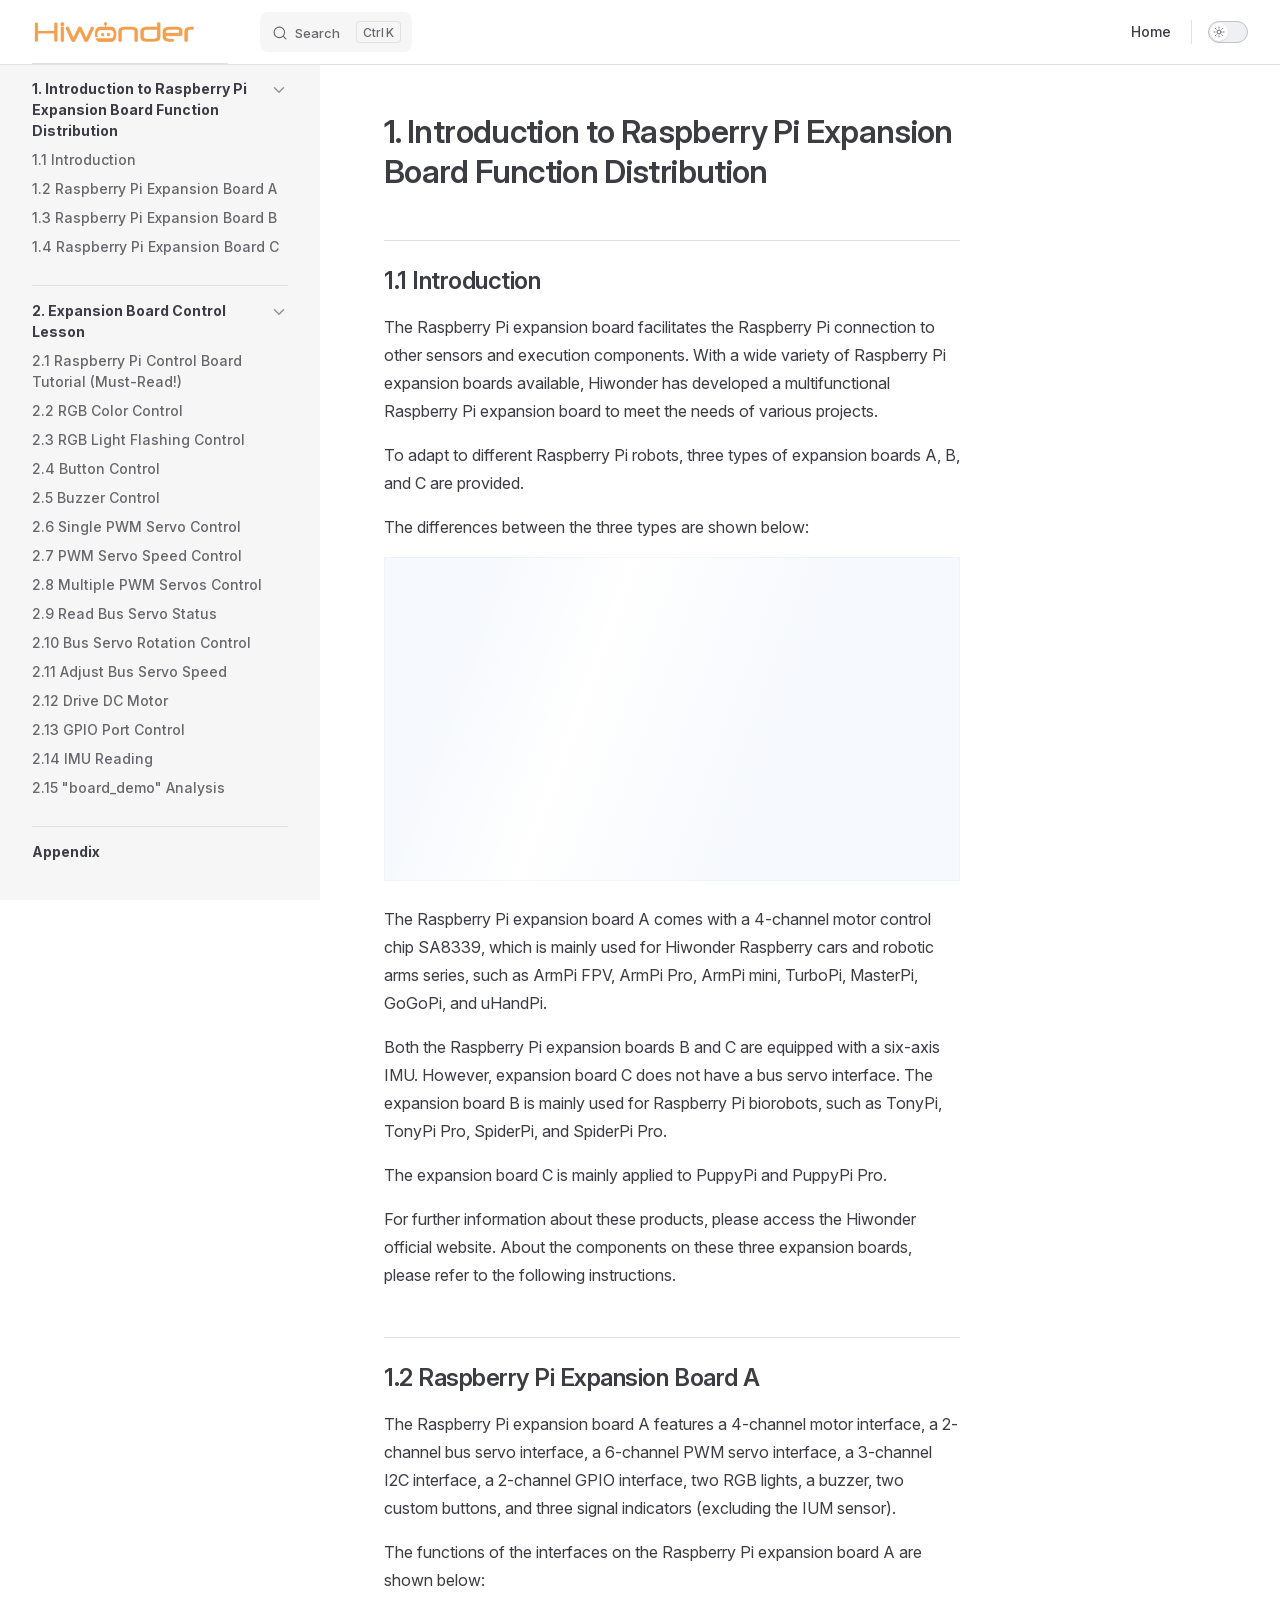
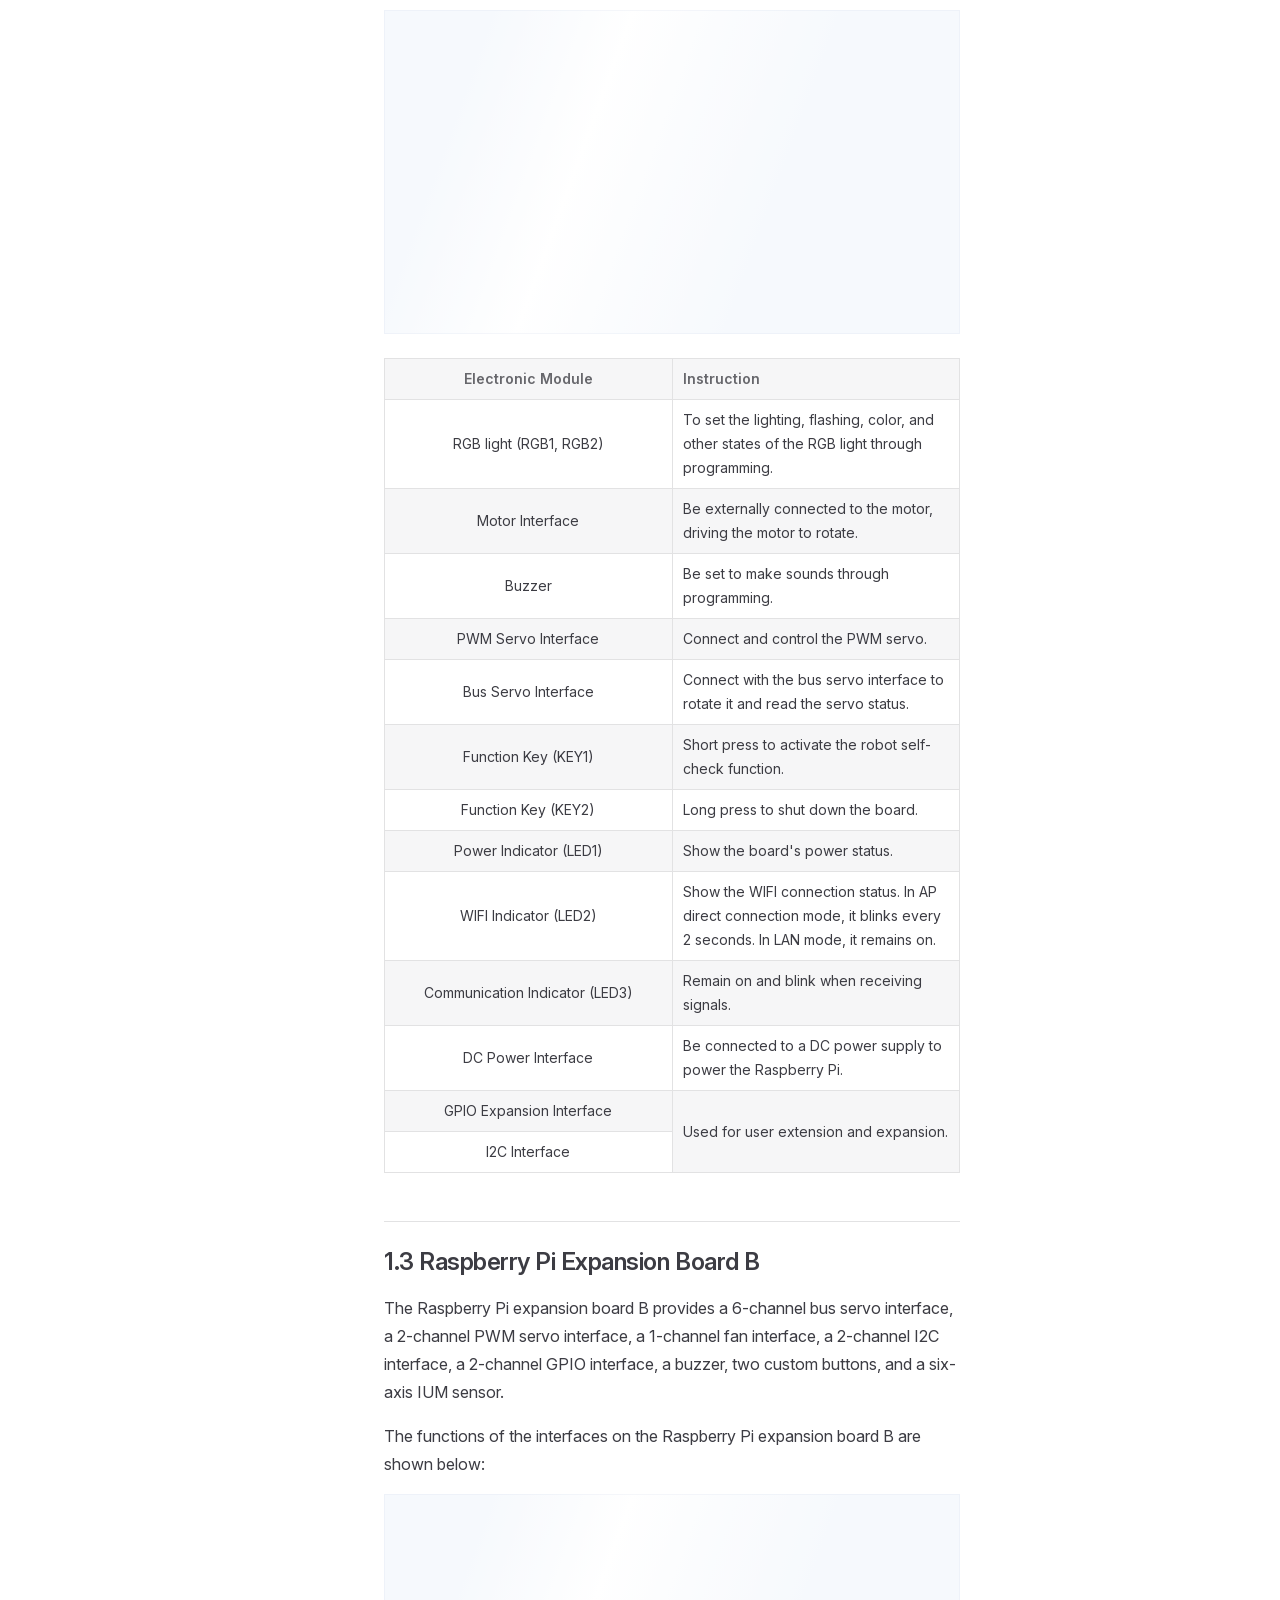
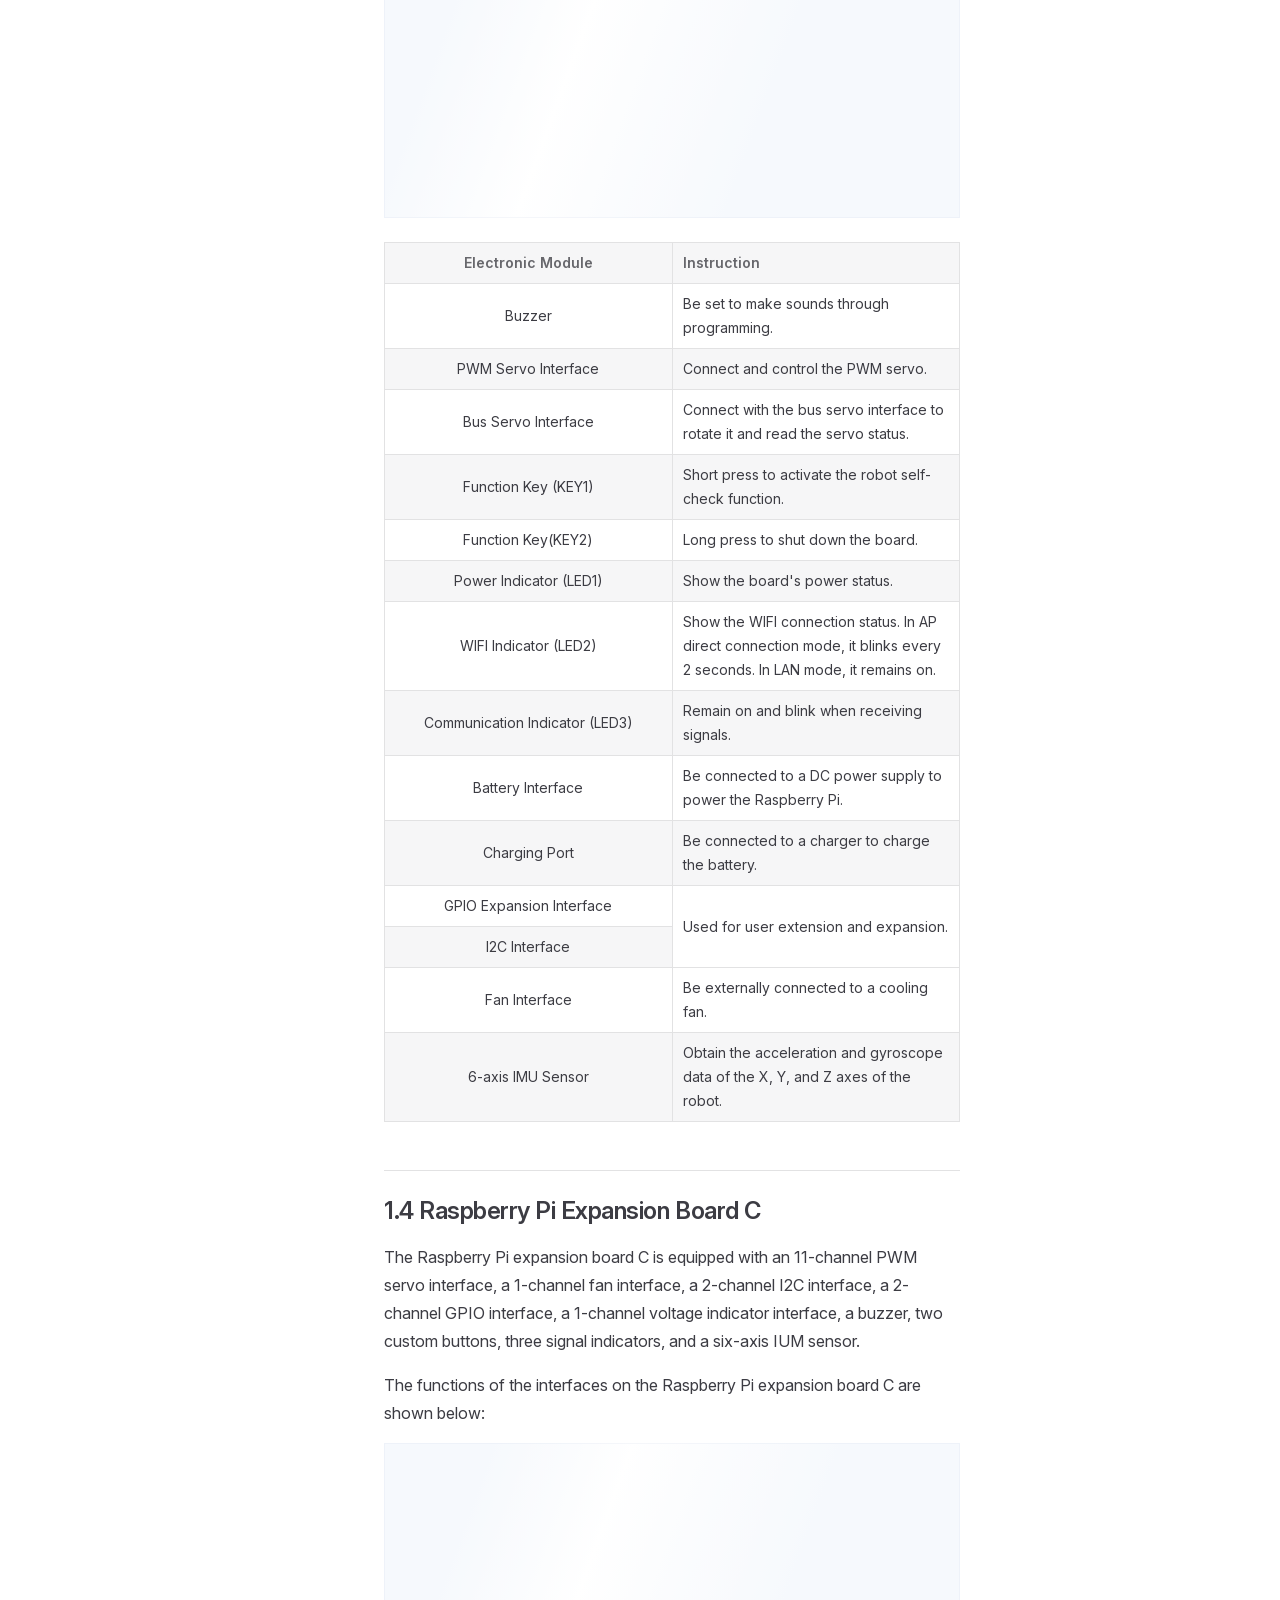
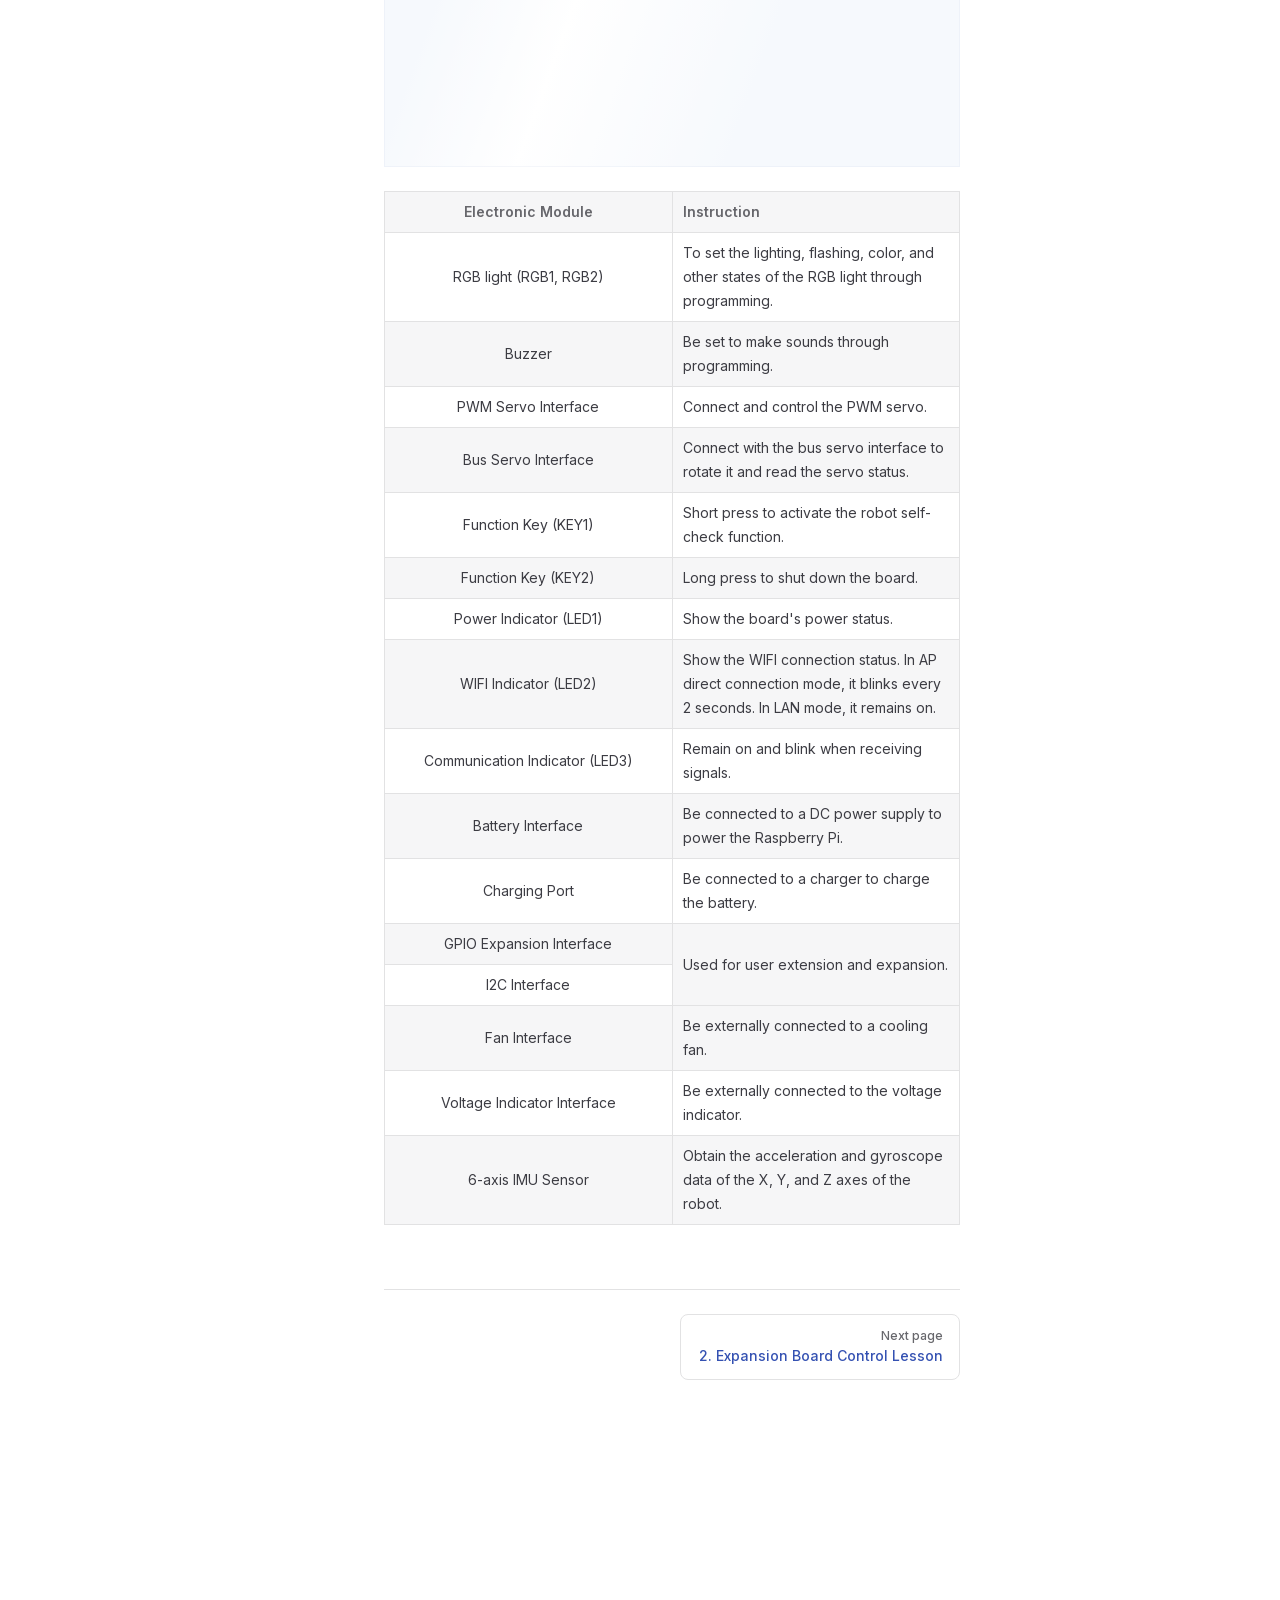
==== commit 6593fa09: "内容搭建" ====
--- a/projects/Raspberry-Pi-5-Expansion-Board/en/latest/index.html
+++ b/projects/Raspberry-Pi-5-Expansion-Board/en/latest/index.html
@@ -9,9 +9,9 @@
     <link rel="preload stylesheet" href="/projects/Raspberry-Pi-5-Expansion-Board/en/latest/assets/style.BIw85Y99.css" as="style">
     <link rel="preload stylesheet" href="/projects/Raspberry-Pi-5-Expansion-Board/en/latest/vp-icons.css" as="style">
     
-    <script type="module" src="/projects/Raspberry-Pi-5-Expansion-Board/en/latest/assets/app.BaI9n3uw.js"></script>
+    <script type="module" src="/projects/Raspberry-Pi-5-Expansion-Board/en/latest/assets/app.CiZ-CGDR.js"></script>
     <link rel="preload" href="/projects/Raspberry-Pi-5-Expansion-Board/en/latest/assets/inter-roman-latin.Di8DUHzh.woff2" as="font" type="font/woff2" crossorigin="">
-    <link rel="modulepreload" href="/projects/Raspberry-Pi-5-Expansion-Board/en/latest/assets/chunks/theme.CJNOT8pf.js">
+    <link rel="modulepreload" href="/projects/Raspberry-Pi-5-Expansion-Board/en/latest/assets/chunks/theme.BJfx90Uo.js">
     <link rel="modulepreload" href="/projects/Raspberry-Pi-5-Expansion-Board/en/latest/assets/chunks/framework.CL8VDagO.js">
     <link rel="modulepreload" href="/projects/Raspberry-Pi-5-Expansion-Board/en/latest/assets/index.md.Ijklv6Z4.lean.js">
     <link rel="icon" href="/projects/Raspberry-Pi-5-Expansion-Board/en/latest/favicon.ico">
@@ -20,7 +20,7 @@
   </head>
   <body>
     <div id="app"><!--[--><div class="page-redirect" style="text-align:center;padding:100px 20px;"><p>Redirecting to content page...</p><p><a href="/projects/Raspberry-Pi-5-Expansion-Board/en/latest/docs/1_Raspberry_Pi_Expansion_Board_Introduction.html" target="_self">If you are not redirected automatically, click here</a></p></div><!--[--><!----><!--]--><!----><!--]--></div>
-    <script>window.__VP_HASH_MAP__=JSON.parse("{\"docs_1_raspberry_pi_expansion_board_introduction.md\":\"B3eoSJs6\",\"docs_2_expansion_board_control_lesson.md\":\"DBYJWWKZ\",\"docs_index.md\":\"CANRqboC\",\"docs_resources_download.md\":\"IoxDzVx_\",\"index.md\":\"Ijklv6Z4\"}");window.__VP_SITE_DATA__=JSON.parse("{\"lang\":\"en-US\",\"dir\":\"ltr\",\"title\":\"Raspberry-Pi-5-Expansion-Board Documentation\",\"description\":\"Raspberry-Pi-5-Expansion-Board robot documentation\",\"base\":\"/projects/Raspberry-Pi-5-Expansion-Board/en/latest/\",\"head\":[],\"router\":{\"prefetchLinks\":true},\"appearance\":true,\"themeConfig\":{\"siteTitle\":false,\"logo\":\"/e-logo.png\",\"outline\":[2,3],\"search\":{\"provider\":\"local\",\"options\":{\"translations\":{\"button\":{\"buttonText\":\"Search\",\"buttonAriaLabel\":\"Search\"},\"modal\":{\"searchBox\":{\"resetButtonTitle\":\"Clear search query\",\"resetButtonAriaLabel\":\"Clear search query\",\"cancelButtonText\":\"Cancel\",\"cancelButtonAriaLabel\":\"Cancel\"},\"startScreen\":{\"recentSearchTitle\":\"Recent Searches\",\"noRecentSearchText\":\"No recent searches\",\"suggestedQueryTitle\":\"Suggested Queries\"},\"noResultsScreen\":{\"noResultsText\":\"No results found for\",\"suggestedQueryText\":\"You can try searching for\",\"reportMissingResultsText\":\"Have any queries?\",\"reportMissingResultsLinkText\":\"Report here\"},\"footer\":{\"selectText\":\"to select\",\"navigateText\":\"to navigate\",\"closeText\":\"to close\"}}}}},\"nav\":[{\"text\":\"Home\",\"link\":\"https://www.hiwonder.net/\",\"target\":\"_self\"}],\"sidebar\":[{\"text\":\"1. Introduction to Raspberry Pi Expansion Board Function Distribution\",\"link\":\"/docs/1_Raspberry_Pi_Expansion_Board_Introduction.html\",\"collapsed\":false,\"items\":[{\"text\":\"1.1 Introduction\",\"link\":\"/docs/1_Raspberry_Pi_Expansion_Board_Introduction.html#_1-1-introduction\"},{\"text\":\"1.2 Raspberry Pi Expansion Board A\",\"link\":\"/docs/1_Raspberry_Pi_Expansion_Board_Introduction.html#_1-2-raspberry-pi-expansion-board-a\"},{\"text\":\"1.3 Raspberry Pi Expansion Board B\",\"link\":\"/docs/1_Raspberry_Pi_Expansion_Board_Introduction.html#_1-3-raspberry-pi-expansion-board-b\"},{\"text\":\"1.4 Raspberry Pi Expansion Board C\",\"link\":\"/docs/1_Raspberry_Pi_Expansion_Board_Introduction.html#_1-4-raspberry-pi-expansion-board-c\"}]},{\"text\":\"2. Expansion Board Control Lesson\",\"link\":\"/docs/2_Expansion_Board_Control_Lesson.html\",\"collapsed\":false,\"items\":[{\"text\":\"2.1 Raspberry Pi Control Board Tutorial (Must-Read!)\",\"link\":\"/docs/2_Expansion_Board_Control_Lesson.html#_2-1-raspberry-pi-control-board-tutorial-must-read\"},{\"text\":\"2.2 RGB Color Control\",\"link\":\"/docs/2_Expansion_Board_Control_Lesson.html#_2-2-rgb-color-control\"},{\"text\":\"2.3 RGB Light Flashing Control\",\"link\":\"/docs/2_Expansion_Board_Control_Lesson.html#_2-3-rgb-light-flashing-control\"},{\"text\":\"2.4 Button Control\",\"link\":\"/docs/2_Expansion_Board_Control_Lesson.html#_2-4-button-control\"},{\"text\":\"2.5 Buzzer Control\",\"link\":\"/docs/2_Expansion_Board_Control_Lesson.html#_2-5-buzzer-control\"},{\"text\":\"2.6 Single PWM Servo Control\",\"link\":\"/docs/2_Expansion_Board_Control_Lesson.html#_2-6-single-pwm-servo-control\"},{\"text\":\"2.7 PWM Servo Speed Control\",\"link\":\"/docs/2_Expansion_Board_Control_Lesson.html#_2-7-pwm-servo-speed-control\"},{\"text\":\"2.8 Multiple PWM Servos Control\",\"link\":\"/docs/2_Expansion_Board_Control_Lesson.html#_2-8-multiple-pwm-servos-control\"},{\"text\":\"2.9 Read Bus Servo Status\",\"link\":\"/docs/2_Expansion_Board_Control_Lesson.html#_2-9-read-bus-servo-status\"},{\"text\":\"2.10 Bus Servo Rotation Control\",\"link\":\"/docs/2_Expansion_Board_Control_Lesson.html#_2-10-bus-servo-rotation-control\"},{\"text\":\"2.11 Adjust Bus Servo Speed\",\"link\":\"/docs/2_Expansion_Board_Control_Lesson.html#_2-11-adjust-bus-servo-speed\"},{\"text\":\"2.12 Drive DC Motor\",\"link\":\"/docs/2_Expansion_Board_Control_Lesson.html#_2-12-drive-dc-motor\"},{\"text\":\"2.13 GPIO Port Control\",\"link\":\"/docs/2_Expansion_Board_Control_Lesson.html#_2-13-gpio-port-control\"},{\"text\":\"2.14 IMU Reading\",\"link\":\"/docs/2_Expansion_Board_Control_Lesson.html#_2-14-imu-reading\"},{\"text\":\"2.15 \\\"board_demo\\\" Analysis\",\"link\":\"/docs/2_Expansion_Board_Control_Lesson.html#_2-15-board-demo-analysis\"}]},{\"text\":\"Appendix\",\"link\":\"/docs/resources_download.html\",\"collapsed\":false,\"items\":[]}]},\"locales\":{},\"scrollOffset\":134,\"cleanUrls\":false}");</script>
+    <script>window.__VP_HASH_MAP__=JSON.parse("{\"docs_1_raspberry_pi_expansion_board_introduction.md\":\"B3eoSJs6\",\"docs_2_expansion_board_control_lesson.md\":\"DBYJWWKZ\",\"docs_index.md\":\"CANRqboC\",\"docs_resources_download.md\":\"CjVIalje\",\"index.md\":\"Ijklv6Z4\"}");window.__VP_SITE_DATA__=JSON.parse("{\"lang\":\"en-US\",\"dir\":\"ltr\",\"title\":\"Raspberry-Pi-5-Expansion-Board Documentation\",\"description\":\"Raspberry-Pi-5-Expansion-Board robot documentation\",\"base\":\"/projects/Raspberry-Pi-5-Expansion-Board/en/latest/\",\"head\":[],\"router\":{\"prefetchLinks\":true},\"appearance\":true,\"themeConfig\":{\"siteTitle\":false,\"logo\":\"/e-logo.png\",\"outline\":[2,3],\"search\":{\"provider\":\"local\",\"options\":{\"translations\":{\"button\":{\"buttonText\":\"Search\",\"buttonAriaLabel\":\"Search\"},\"modal\":{\"searchBox\":{\"resetButtonTitle\":\"Clear search query\",\"resetButtonAriaLabel\":\"Clear search query\",\"cancelButtonText\":\"Cancel\",\"cancelButtonAriaLabel\":\"Cancel\"},\"startScreen\":{\"recentSearchTitle\":\"Recent Searches\",\"noRecentSearchText\":\"No recent searches\",\"suggestedQueryTitle\":\"Suggested Queries\"},\"noResultsScreen\":{\"noResultsText\":\"No results found for\",\"suggestedQueryText\":\"You can try searching for\",\"reportMissingResultsText\":\"Have any queries?\",\"reportMissingResultsLinkText\":\"Report here\"},\"footer\":{\"selectText\":\"to select\",\"navigateText\":\"to navigate\",\"closeText\":\"to close\"}}}}},\"nav\":[{\"text\":\"Home\",\"link\":\"https://www.hiwonder.net/\",\"target\":\"_self\"}],\"sidebar\":[{\"text\":\"1. Introduction to Raspberry Pi Expansion Board Function Distribution\",\"link\":\"/docs/1_Raspberry_Pi_Expansion_Board_Introduction.html\",\"collapsed\":false,\"items\":[{\"text\":\"1.1 Introduction\",\"link\":\"/docs/1_Raspberry_Pi_Expansion_Board_Introduction.html#_1-1-introduction\"},{\"text\":\"1.2 Raspberry Pi Expansion Board A\",\"link\":\"/docs/1_Raspberry_Pi_Expansion_Board_Introduction.html#_1-2-raspberry-pi-expansion-board-a\"},{\"text\":\"1.3 Raspberry Pi Expansion Board B\",\"link\":\"/docs/1_Raspberry_Pi_Expansion_Board_Introduction.html#_1-3-raspberry-pi-expansion-board-b\"},{\"text\":\"1.4 Raspberry Pi Expansion Board C\",\"link\":\"/docs/1_Raspberry_Pi_Expansion_Board_Introduction.html#_1-4-raspberry-pi-expansion-board-c\"}]},{\"text\":\"2. Expansion Board Control Lesson\",\"link\":\"/docs/2_Expansion_Board_Control_Lesson.html\",\"collapsed\":false,\"items\":[{\"text\":\"2.1 Raspberry Pi Control Board Tutorial (Must-Read!)\",\"link\":\"/docs/2_Expansion_Board_Control_Lesson.html#_2-1-raspberry-pi-control-board-tutorial-must-read\"},{\"text\":\"2.2 RGB Color Control\",\"link\":\"/docs/2_Expansion_Board_Control_Lesson.html#_2-2-rgb-color-control\"},{\"text\":\"2.3 RGB Light Flashing Control\",\"link\":\"/docs/2_Expansion_Board_Control_Lesson.html#_2-3-rgb-light-flashing-control\"},{\"text\":\"2.4 Button Control\",\"link\":\"/docs/2_Expansion_Board_Control_Lesson.html#_2-4-button-control\"},{\"text\":\"2.5 Buzzer Control\",\"link\":\"/docs/2_Expansion_Board_Control_Lesson.html#_2-5-buzzer-control\"},{\"text\":\"2.6 Single PWM Servo Control\",\"link\":\"/docs/2_Expansion_Board_Control_Lesson.html#_2-6-single-pwm-servo-control\"},{\"text\":\"2.7 PWM Servo Speed Control\",\"link\":\"/docs/2_Expansion_Board_Control_Lesson.html#_2-7-pwm-servo-speed-control\"},{\"text\":\"2.8 Multiple PWM Servos Control\",\"link\":\"/docs/2_Expansion_Board_Control_Lesson.html#_2-8-multiple-pwm-servos-control\"},{\"text\":\"2.9 Read Bus Servo Status\",\"link\":\"/docs/2_Expansion_Board_Control_Lesson.html#_2-9-read-bus-servo-status\"},{\"text\":\"2.10 Bus Servo Rotation Control\",\"link\":\"/docs/2_Expansion_Board_Control_Lesson.html#_2-10-bus-servo-rotation-control\"},{\"text\":\"2.11 Adjust Bus Servo Speed\",\"link\":\"/docs/2_Expansion_Board_Control_Lesson.html#_2-11-adjust-bus-servo-speed\"},{\"text\":\"2.12 Drive DC Motor\",\"link\":\"/docs/2_Expansion_Board_Control_Lesson.html#_2-12-drive-dc-motor\"},{\"text\":\"2.13 GPIO Port Control\",\"link\":\"/docs/2_Expansion_Board_Control_Lesson.html#_2-13-gpio-port-control\"},{\"text\":\"2.14 IMU Reading\",\"link\":\"/docs/2_Expansion_Board_Control_Lesson.html#_2-14-imu-reading\"},{\"text\":\"2.15 \\\"board_demo\\\" Analysis\",\"link\":\"/docs/2_Expansion_Board_Control_Lesson.html#_2-15-board-demo-analysis\"}]},{\"text\":\"Appendix\",\"link\":\"/docs/resources_download.html\",\"collapsed\":false,\"items\":[]}]},\"locales\":{},\"scrollOffset\":134,\"cleanUrls\":false}");</script>
     
   </body>
 </html>
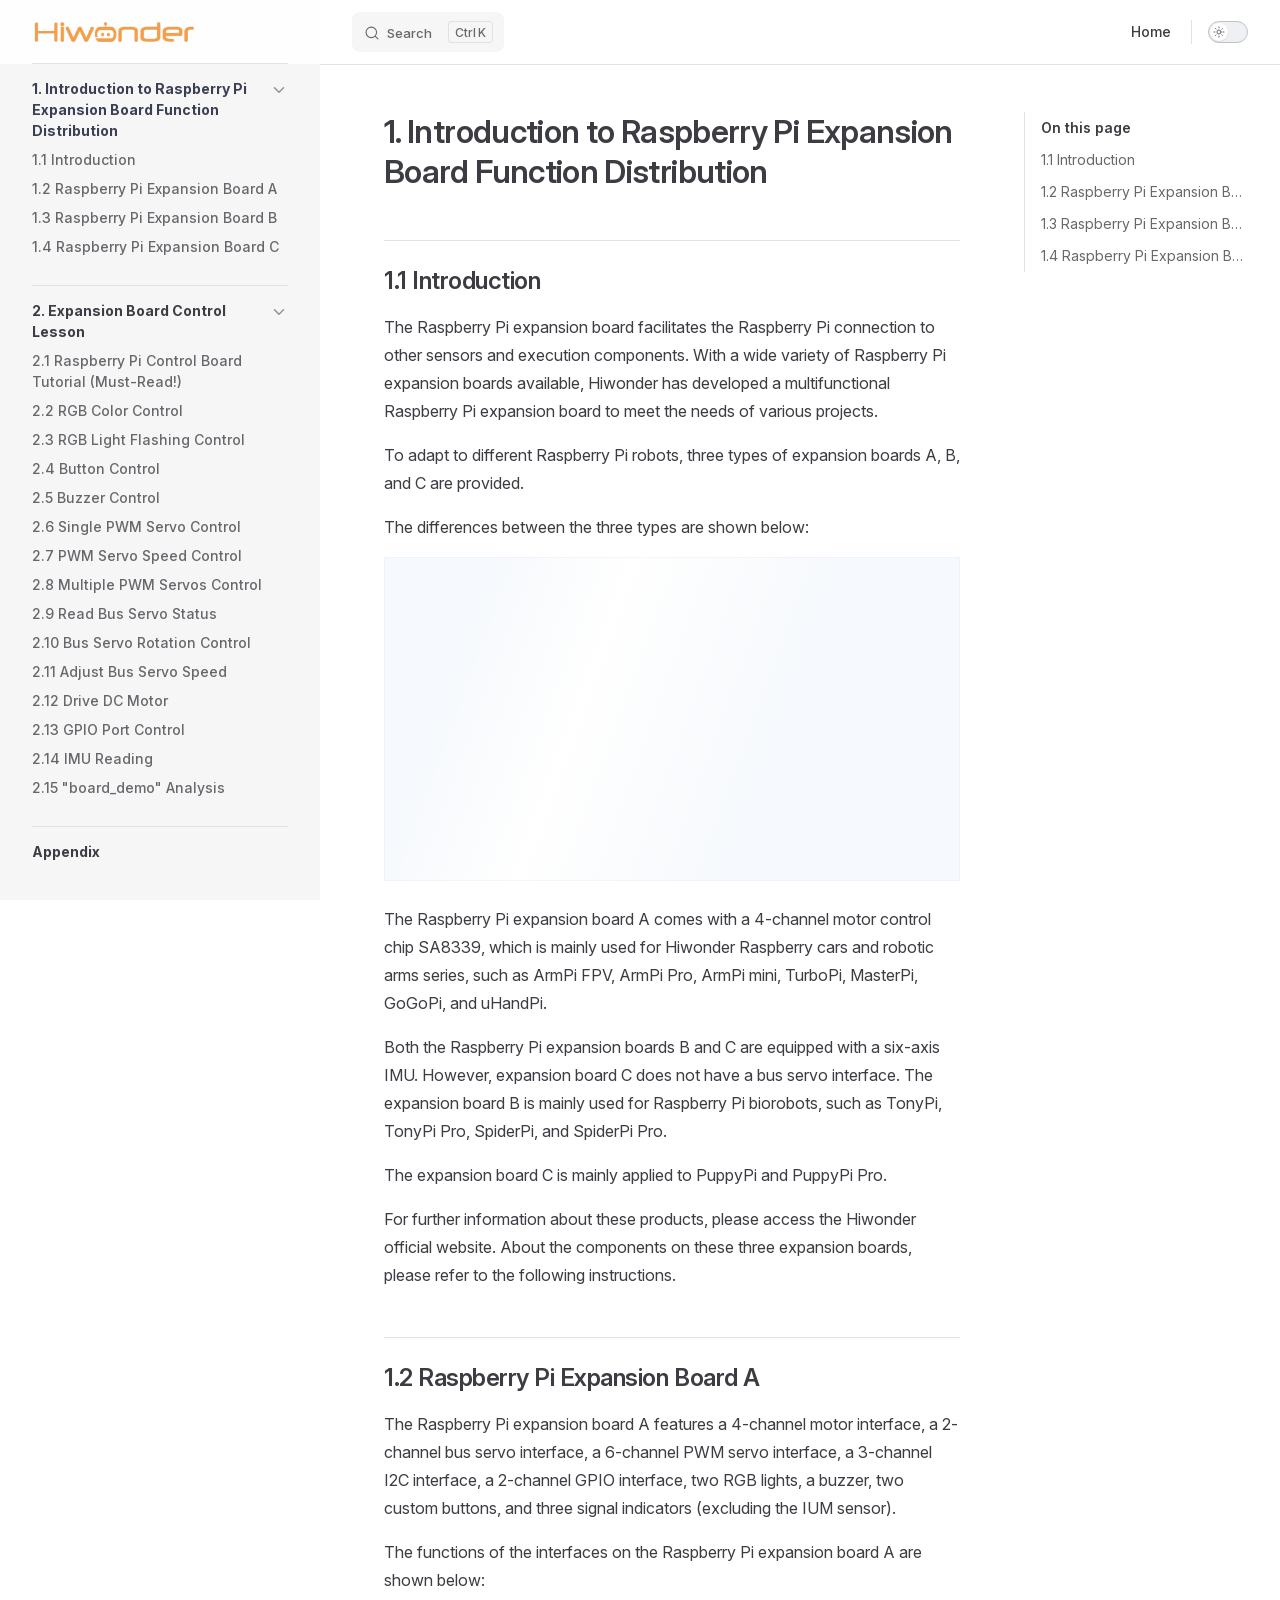
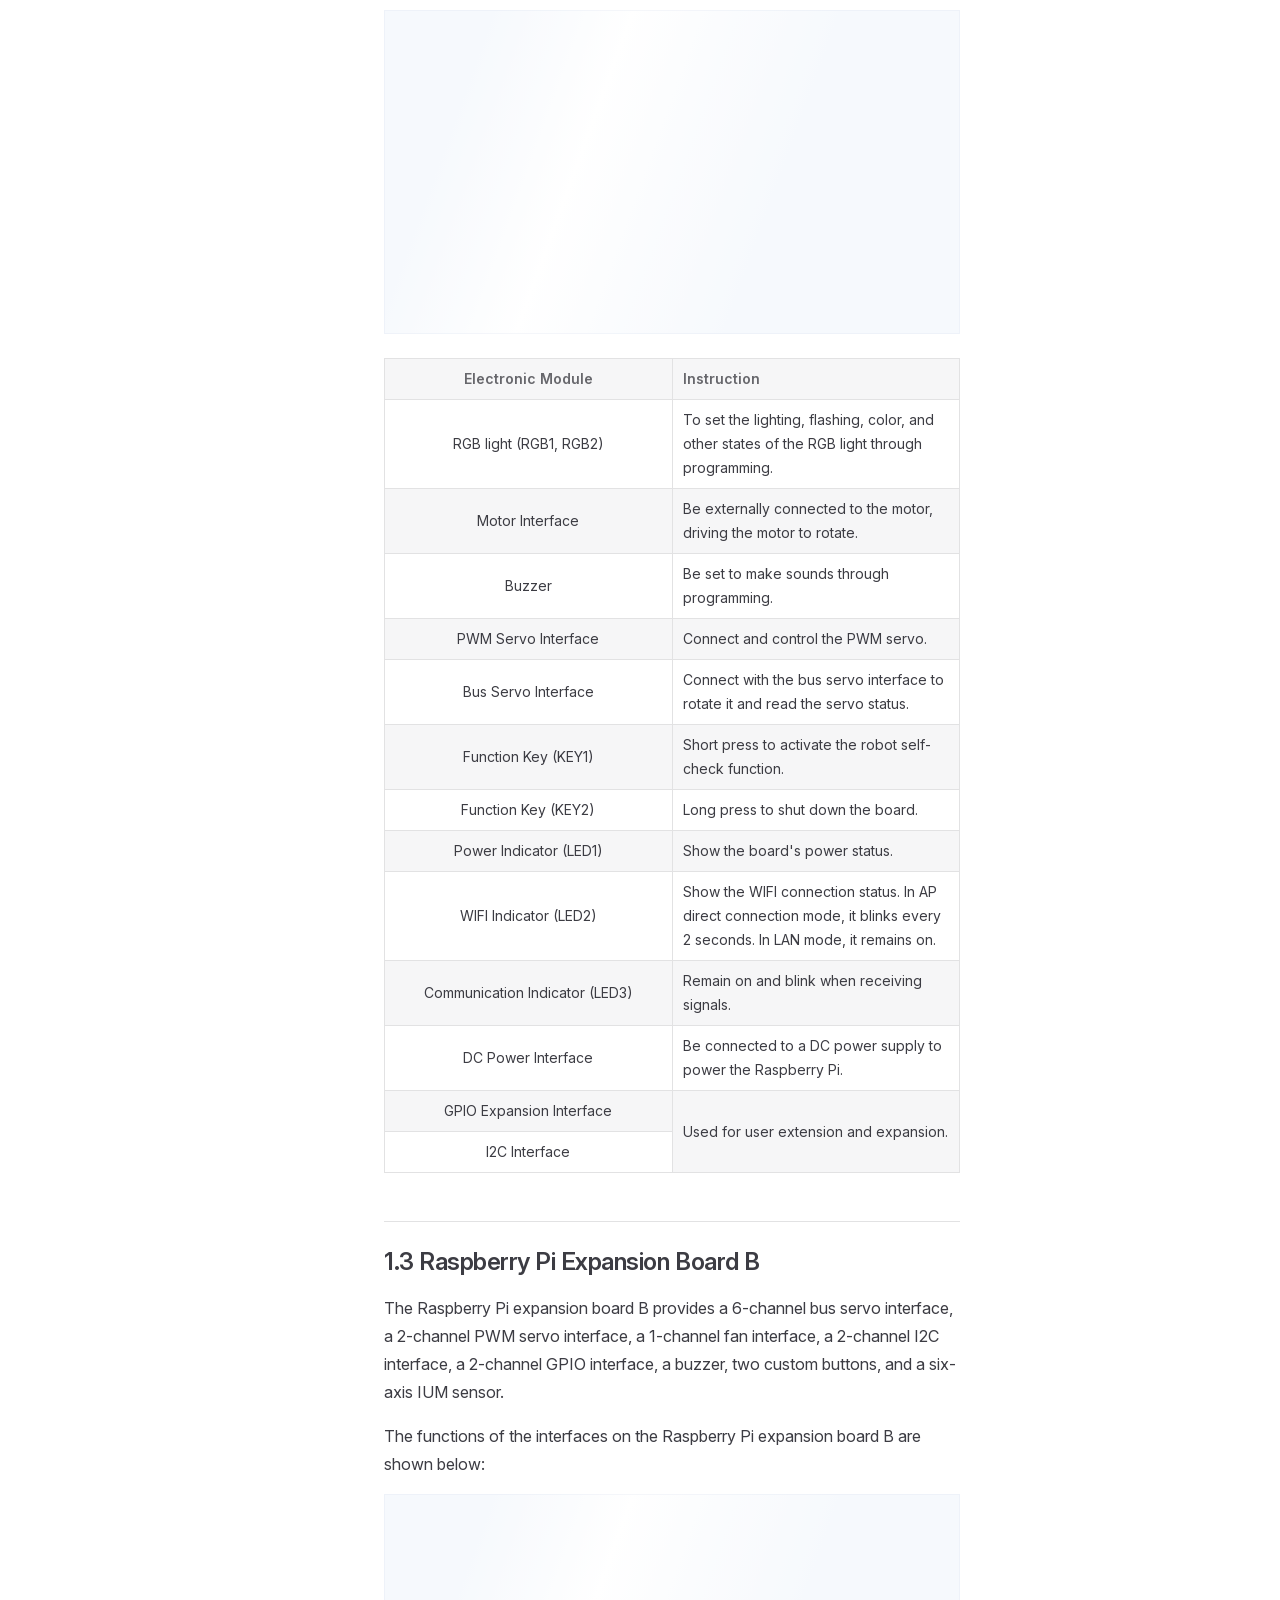
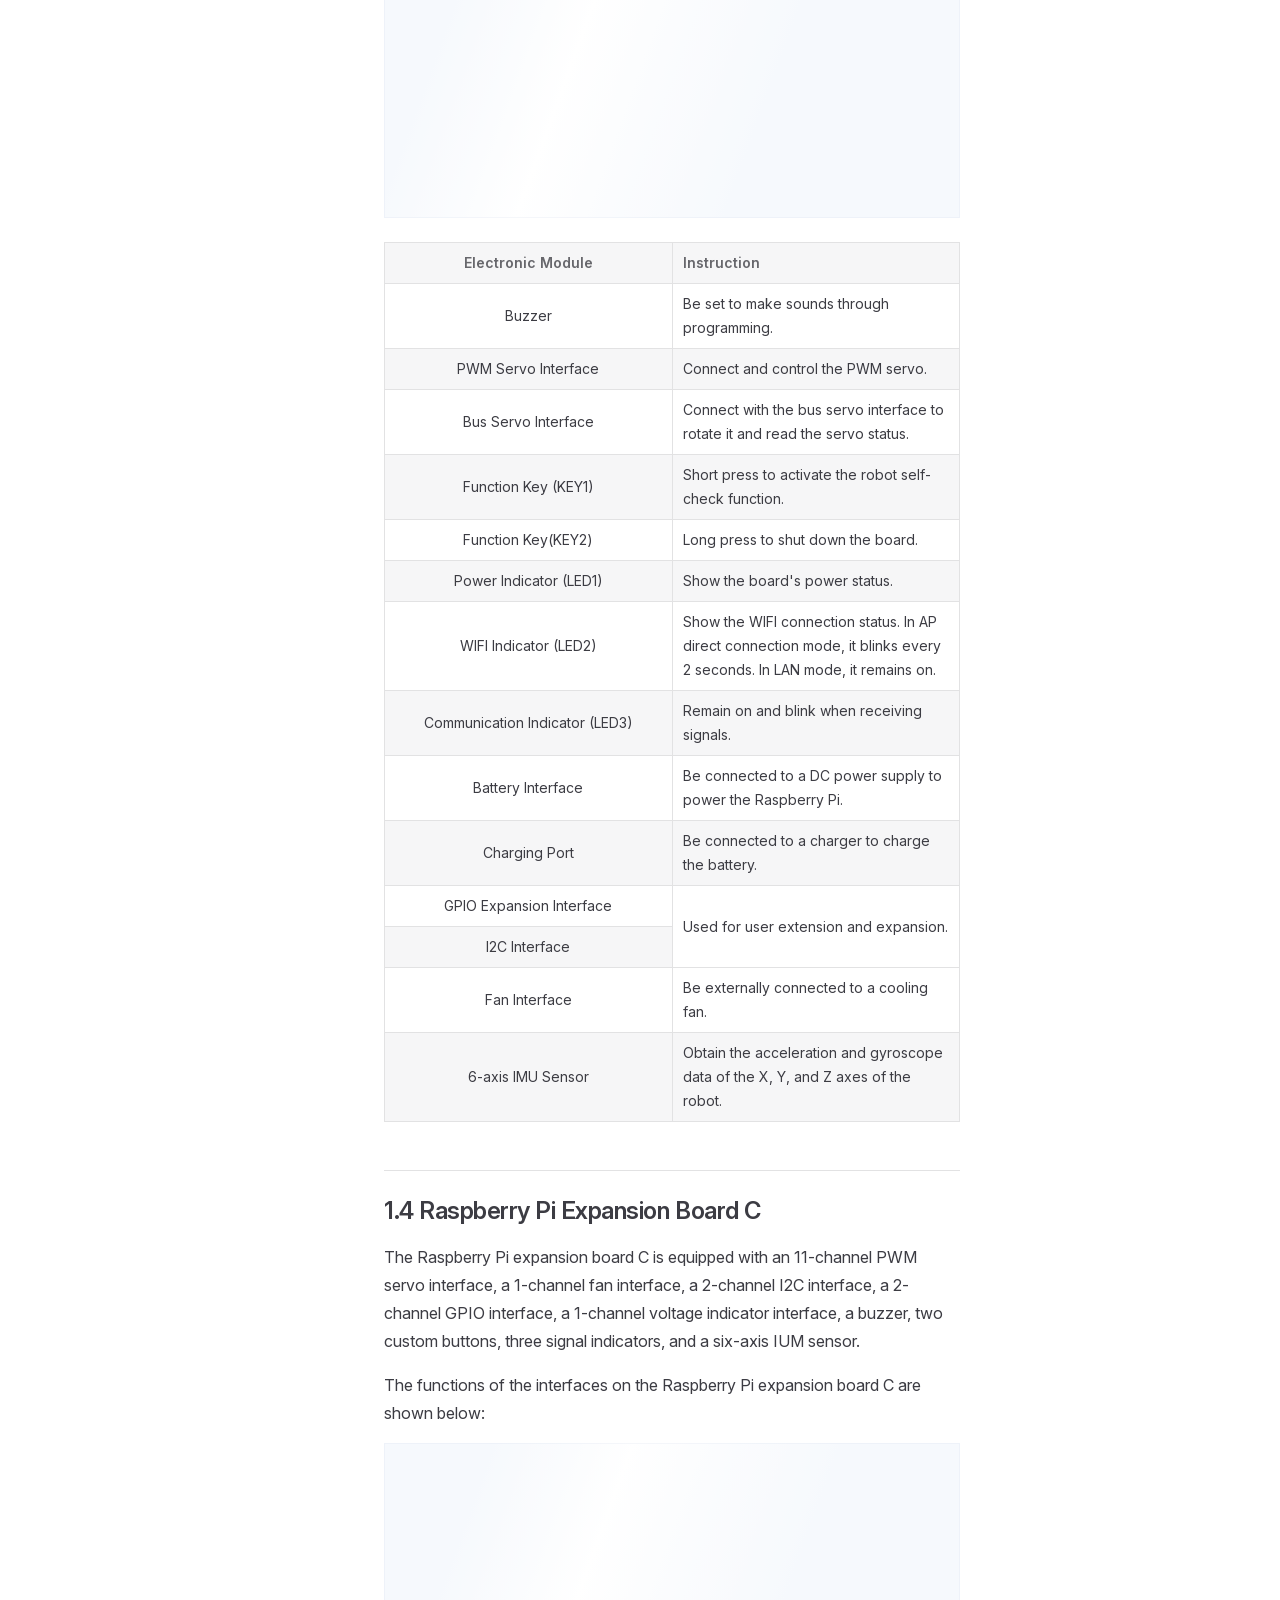
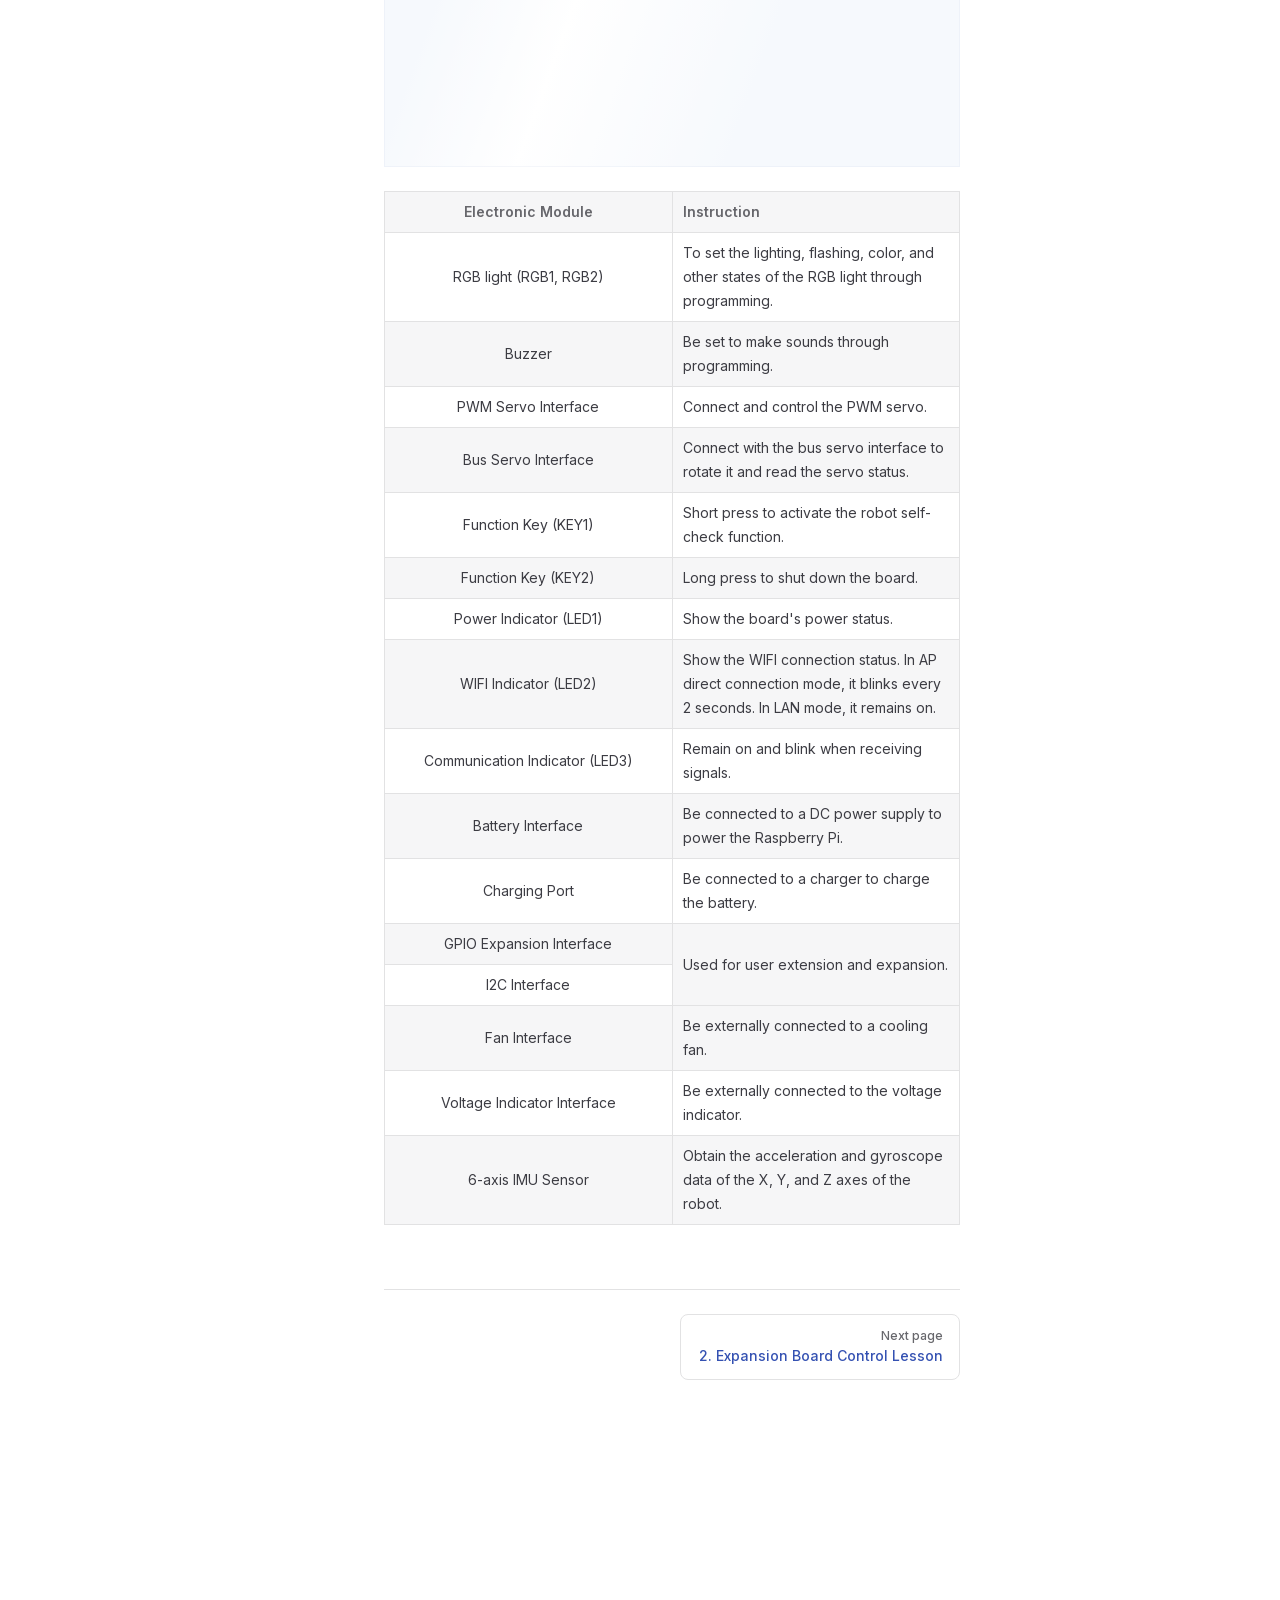
==== commit 1e9bba46: "内容修改" ====
--- a/projects/Raspberry-Pi-5-Expansion-Board/en/latest/index.html
+++ b/projects/Raspberry-Pi-5-Expansion-Board/en/latest/index.html
@@ -3,15 +3,15 @@
   <head>
     <meta charset="utf-8">
     <meta name="viewport" content="width=device-width,initial-scale=1">
-    <title>Raspberry-Pi-5-Expansion-Board Documentation</title>
-    <meta name="description" content="Raspberry-Pi-5-Expansion-Board robot documentation">
+    <title>Raspberry Pi 5 Expansion Board Documentation</title>
+    <meta name="description" content="Raspberry Pi 5 Expansion Board robot documentation">
     <meta name="generator" content="VitePress v1.6.4">
     <link rel="preload stylesheet" href="/projects/Raspberry-Pi-5-Expansion-Board/en/latest/assets/style.BIw85Y99.css" as="style">
     <link rel="preload stylesheet" href="/projects/Raspberry-Pi-5-Expansion-Board/en/latest/vp-icons.css" as="style">
     
-    <script type="module" src="/projects/Raspberry-Pi-5-Expansion-Board/en/latest/assets/app.CiZ-CGDR.js"></script>
+    <script type="module" src="/projects/Raspberry-Pi-5-Expansion-Board/en/latest/assets/app.B3Izd8xf.js"></script>
     <link rel="preload" href="/projects/Raspberry-Pi-5-Expansion-Board/en/latest/assets/inter-roman-latin.Di8DUHzh.woff2" as="font" type="font/woff2" crossorigin="">
-    <link rel="modulepreload" href="/projects/Raspberry-Pi-5-Expansion-Board/en/latest/assets/chunks/theme.BJfx90Uo.js">
+    <link rel="modulepreload" href="/projects/Raspberry-Pi-5-Expansion-Board/en/latest/assets/chunks/theme.6KNCdoki.js">
     <link rel="modulepreload" href="/projects/Raspberry-Pi-5-Expansion-Board/en/latest/assets/chunks/framework.CL8VDagO.js">
     <link rel="modulepreload" href="/projects/Raspberry-Pi-5-Expansion-Board/en/latest/assets/index.md.Ijklv6Z4.lean.js">
     <link rel="icon" href="/projects/Raspberry-Pi-5-Expansion-Board/en/latest/favicon.ico">
@@ -20,7 +20,7 @@
   </head>
   <body>
     <div id="app"><!--[--><div class="page-redirect" style="text-align:center;padding:100px 20px;"><p>Redirecting to content page...</p><p><a href="/projects/Raspberry-Pi-5-Expansion-Board/en/latest/docs/1_Raspberry_Pi_Expansion_Board_Introduction.html" target="_self">If you are not redirected automatically, click here</a></p></div><!--[--><!----><!--]--><!----><!--]--></div>
-    <script>window.__VP_HASH_MAP__=JSON.parse("{\"docs_1_raspberry_pi_expansion_board_introduction.md\":\"B3eoSJs6\",\"docs_2_expansion_board_control_lesson.md\":\"DBYJWWKZ\",\"docs_index.md\":\"CANRqboC\",\"docs_resources_download.md\":\"CjVIalje\",\"index.md\":\"Ijklv6Z4\"}");window.__VP_SITE_DATA__=JSON.parse("{\"lang\":\"en-US\",\"dir\":\"ltr\",\"title\":\"Raspberry-Pi-5-Expansion-Board Documentation\",\"description\":\"Raspberry-Pi-5-Expansion-Board robot documentation\",\"base\":\"/projects/Raspberry-Pi-5-Expansion-Board/en/latest/\",\"head\":[],\"router\":{\"prefetchLinks\":true},\"appearance\":true,\"themeConfig\":{\"siteTitle\":false,\"logo\":\"/e-logo.png\",\"outline\":[2,3],\"search\":{\"provider\":\"local\",\"options\":{\"translations\":{\"button\":{\"buttonText\":\"Search\",\"buttonAriaLabel\":\"Search\"},\"modal\":{\"searchBox\":{\"resetButtonTitle\":\"Clear search query\",\"resetButtonAriaLabel\":\"Clear search query\",\"cancelButtonText\":\"Cancel\",\"cancelButtonAriaLabel\":\"Cancel\"},\"startScreen\":{\"recentSearchTitle\":\"Recent Searches\",\"noRecentSearchText\":\"No recent searches\",\"suggestedQueryTitle\":\"Suggested Queries\"},\"noResultsScreen\":{\"noResultsText\":\"No results found for\",\"suggestedQueryText\":\"You can try searching for\",\"reportMissingResultsText\":\"Have any queries?\",\"reportMissingResultsLinkText\":\"Report here\"},\"footer\":{\"selectText\":\"to select\",\"navigateText\":\"to navigate\",\"closeText\":\"to close\"}}}}},\"nav\":[{\"text\":\"Home\",\"link\":\"https://www.hiwonder.net/\",\"target\":\"_self\"}],\"sidebar\":[{\"text\":\"1. Introduction to Raspberry Pi Expansion Board Function Distribution\",\"link\":\"/docs/1_Raspberry_Pi_Expansion_Board_Introduction.html\",\"collapsed\":false,\"items\":[{\"text\":\"1.1 Introduction\",\"link\":\"/docs/1_Raspberry_Pi_Expansion_Board_Introduction.html#_1-1-introduction\"},{\"text\":\"1.2 Raspberry Pi Expansion Board A\",\"link\":\"/docs/1_Raspberry_Pi_Expansion_Board_Introduction.html#_1-2-raspberry-pi-expansion-board-a\"},{\"text\":\"1.3 Raspberry Pi Expansion Board B\",\"link\":\"/docs/1_Raspberry_Pi_Expansion_Board_Introduction.html#_1-3-raspberry-pi-expansion-board-b\"},{\"text\":\"1.4 Raspberry Pi Expansion Board C\",\"link\":\"/docs/1_Raspberry_Pi_Expansion_Board_Introduction.html#_1-4-raspberry-pi-expansion-board-c\"}]},{\"text\":\"2. Expansion Board Control Lesson\",\"link\":\"/docs/2_Expansion_Board_Control_Lesson.html\",\"collapsed\":false,\"items\":[{\"text\":\"2.1 Raspberry Pi Control Board Tutorial (Must-Read!)\",\"link\":\"/docs/2_Expansion_Board_Control_Lesson.html#_2-1-raspberry-pi-control-board-tutorial-must-read\"},{\"text\":\"2.2 RGB Color Control\",\"link\":\"/docs/2_Expansion_Board_Control_Lesson.html#_2-2-rgb-color-control\"},{\"text\":\"2.3 RGB Light Flashing Control\",\"link\":\"/docs/2_Expansion_Board_Control_Lesson.html#_2-3-rgb-light-flashing-control\"},{\"text\":\"2.4 Button Control\",\"link\":\"/docs/2_Expansion_Board_Control_Lesson.html#_2-4-button-control\"},{\"text\":\"2.5 Buzzer Control\",\"link\":\"/docs/2_Expansion_Board_Control_Lesson.html#_2-5-buzzer-control\"},{\"text\":\"2.6 Single PWM Servo Control\",\"link\":\"/docs/2_Expansion_Board_Control_Lesson.html#_2-6-single-pwm-servo-control\"},{\"text\":\"2.7 PWM Servo Speed Control\",\"link\":\"/docs/2_Expansion_Board_Control_Lesson.html#_2-7-pwm-servo-speed-control\"},{\"text\":\"2.8 Multiple PWM Servos Control\",\"link\":\"/docs/2_Expansion_Board_Control_Lesson.html#_2-8-multiple-pwm-servos-control\"},{\"text\":\"2.9 Read Bus Servo Status\",\"link\":\"/docs/2_Expansion_Board_Control_Lesson.html#_2-9-read-bus-servo-status\"},{\"text\":\"2.10 Bus Servo Rotation Control\",\"link\":\"/docs/2_Expansion_Board_Control_Lesson.html#_2-10-bus-servo-rotation-control\"},{\"text\":\"2.11 Adjust Bus Servo Speed\",\"link\":\"/docs/2_Expansion_Board_Control_Lesson.html#_2-11-adjust-bus-servo-speed\"},{\"text\":\"2.12 Drive DC Motor\",\"link\":\"/docs/2_Expansion_Board_Control_Lesson.html#_2-12-drive-dc-motor\"},{\"text\":\"2.13 GPIO Port Control\",\"link\":\"/docs/2_Expansion_Board_Control_Lesson.html#_2-13-gpio-port-control\"},{\"text\":\"2.14 IMU Reading\",\"link\":\"/docs/2_Expansion_Board_Control_Lesson.html#_2-14-imu-reading\"},{\"text\":\"2.15 \\\"board_demo\\\" Analysis\",\"link\":\"/docs/2_Expansion_Board_Control_Lesson.html#_2-15-board-demo-analysis\"}]},{\"text\":\"Appendix\",\"link\":\"/docs/resources_download.html\",\"collapsed\":false,\"items\":[]}]},\"locales\":{},\"scrollOffset\":134,\"cleanUrls\":false}");</script>
+    <script>window.__VP_HASH_MAP__=JSON.parse("{\"docs_1_raspberry_pi_expansion_board_introduction.md\":\"B3eoSJs6\",\"docs_2_expansion_board_control_lesson.md\":\"DBYJWWKZ\",\"docs_index.md\":\"CANRqboC\",\"docs_resources_download.md\":\"CjVIalje\",\"index.md\":\"Ijklv6Z4\"}");window.__VP_SITE_DATA__=JSON.parse("{\"lang\":\"en-US\",\"dir\":\"ltr\",\"title\":\"Raspberry Pi 5 Expansion Board Documentation\",\"description\":\"Raspberry Pi 5 Expansion Board robot documentation\",\"base\":\"/projects/Raspberry-Pi-5-Expansion-Board/en/latest/\",\"head\":[],\"router\":{\"prefetchLinks\":true},\"appearance\":true,\"themeConfig\":{\"siteTitle\":false,\"logo\":\"/e-logo.webp\",\"outline\":[2,3],\"search\":{\"provider\":\"local\",\"options\":{\"translations\":{\"button\":{\"buttonText\":\"Search\",\"buttonAriaLabel\":\"Search\"},\"modal\":{\"searchBox\":{\"resetButtonTitle\":\"Clear search query\",\"resetButtonAriaLabel\":\"Clear search query\",\"cancelButtonText\":\"Cancel\",\"cancelButtonAriaLabel\":\"Cancel\"},\"startScreen\":{\"recentSearchTitle\":\"Recent Searches\",\"noRecentSearchText\":\"No recent searches\",\"suggestedQueryTitle\":\"Suggested Queries\"},\"noResultsScreen\":{\"noResultsText\":\"No results found for\",\"suggestedQueryText\":\"You can try searching for\",\"reportMissingResultsText\":\"Have any queries?\",\"reportMissingResultsLinkText\":\"Report here\"},\"footer\":{\"selectText\":\"to select\",\"navigateText\":\"to navigate\",\"closeText\":\"to close\"}}}}},\"nav\":[{\"text\":\"Home\",\"link\":\"https://www.hiwonder.net/\",\"target\":\"_self\"}],\"sidebar\":[{\"text\":\"1. Introduction to Raspberry Pi Expansion Board Function Distribution\",\"link\":\"/docs/1_Raspberry_Pi_Expansion_Board_Introduction.html\",\"collapsed\":false,\"items\":[{\"text\":\"1.1 Introduction\",\"link\":\"/docs/1_Raspberry_Pi_Expansion_Board_Introduction.html#_1-1-introduction\"},{\"text\":\"1.2 Raspberry Pi Expansion Board A\",\"link\":\"/docs/1_Raspberry_Pi_Expansion_Board_Introduction.html#_1-2-raspberry-pi-expansion-board-a\"},{\"text\":\"1.3 Raspberry Pi Expansion Board B\",\"link\":\"/docs/1_Raspberry_Pi_Expansion_Board_Introduction.html#_1-3-raspberry-pi-expansion-board-b\"},{\"text\":\"1.4 Raspberry Pi Expansion Board C\",\"link\":\"/docs/1_Raspberry_Pi_Expansion_Board_Introduction.html#_1-4-raspberry-pi-expansion-board-c\"}]},{\"text\":\"2. Expansion Board Control Lesson\",\"link\":\"/docs/2_Expansion_Board_Control_Lesson.html\",\"collapsed\":false,\"items\":[{\"text\":\"2.1 Raspberry Pi Control Board Tutorial (Must-Read!)\",\"link\":\"/docs/2_Expansion_Board_Control_Lesson.html#_2-1-raspberry-pi-control-board-tutorial-must-read\"},{\"text\":\"2.2 RGB Color Control\",\"link\":\"/docs/2_Expansion_Board_Control_Lesson.html#_2-2-rgb-color-control\"},{\"text\":\"2.3 RGB Light Flashing Control\",\"link\":\"/docs/2_Expansion_Board_Control_Lesson.html#_2-3-rgb-light-flashing-control\"},{\"text\":\"2.4 Button Control\",\"link\":\"/docs/2_Expansion_Board_Control_Lesson.html#_2-4-button-control\"},{\"text\":\"2.5 Buzzer Control\",\"link\":\"/docs/2_Expansion_Board_Control_Lesson.html#_2-5-buzzer-control\"},{\"text\":\"2.6 Single PWM Servo Control\",\"link\":\"/docs/2_Expansion_Board_Control_Lesson.html#_2-6-single-pwm-servo-control\"},{\"text\":\"2.7 PWM Servo Speed Control\",\"link\":\"/docs/2_Expansion_Board_Control_Lesson.html#_2-7-pwm-servo-speed-control\"},{\"text\":\"2.8 Multiple PWM Servos Control\",\"link\":\"/docs/2_Expansion_Board_Control_Lesson.html#_2-8-multiple-pwm-servos-control\"},{\"text\":\"2.9 Read Bus Servo Status\",\"link\":\"/docs/2_Expansion_Board_Control_Lesson.html#_2-9-read-bus-servo-status\"},{\"text\":\"2.10 Bus Servo Rotation Control\",\"link\":\"/docs/2_Expansion_Board_Control_Lesson.html#_2-10-bus-servo-rotation-control\"},{\"text\":\"2.11 Adjust Bus Servo Speed\",\"link\":\"/docs/2_Expansion_Board_Control_Lesson.html#_2-11-adjust-bus-servo-speed\"},{\"text\":\"2.12 Drive DC Motor\",\"link\":\"/docs/2_Expansion_Board_Control_Lesson.html#_2-12-drive-dc-motor\"},{\"text\":\"2.13 GPIO Port Control\",\"link\":\"/docs/2_Expansion_Board_Control_Lesson.html#_2-13-gpio-port-control\"},{\"text\":\"2.14 IMU Reading\",\"link\":\"/docs/2_Expansion_Board_Control_Lesson.html#_2-14-imu-reading\"},{\"text\":\"2.15 \\\"board_demo\\\" Analysis\",\"link\":\"/docs/2_Expansion_Board_Control_Lesson.html#_2-15-board-demo-analysis\"}]},{\"text\":\"Appendix\",\"link\":\"/docs/resources_download.html\",\"collapsed\":false,\"items\":[]}]},\"locales\":{},\"scrollOffset\":134,\"cleanUrls\":false}");</script>
     
   </body>
 </html>
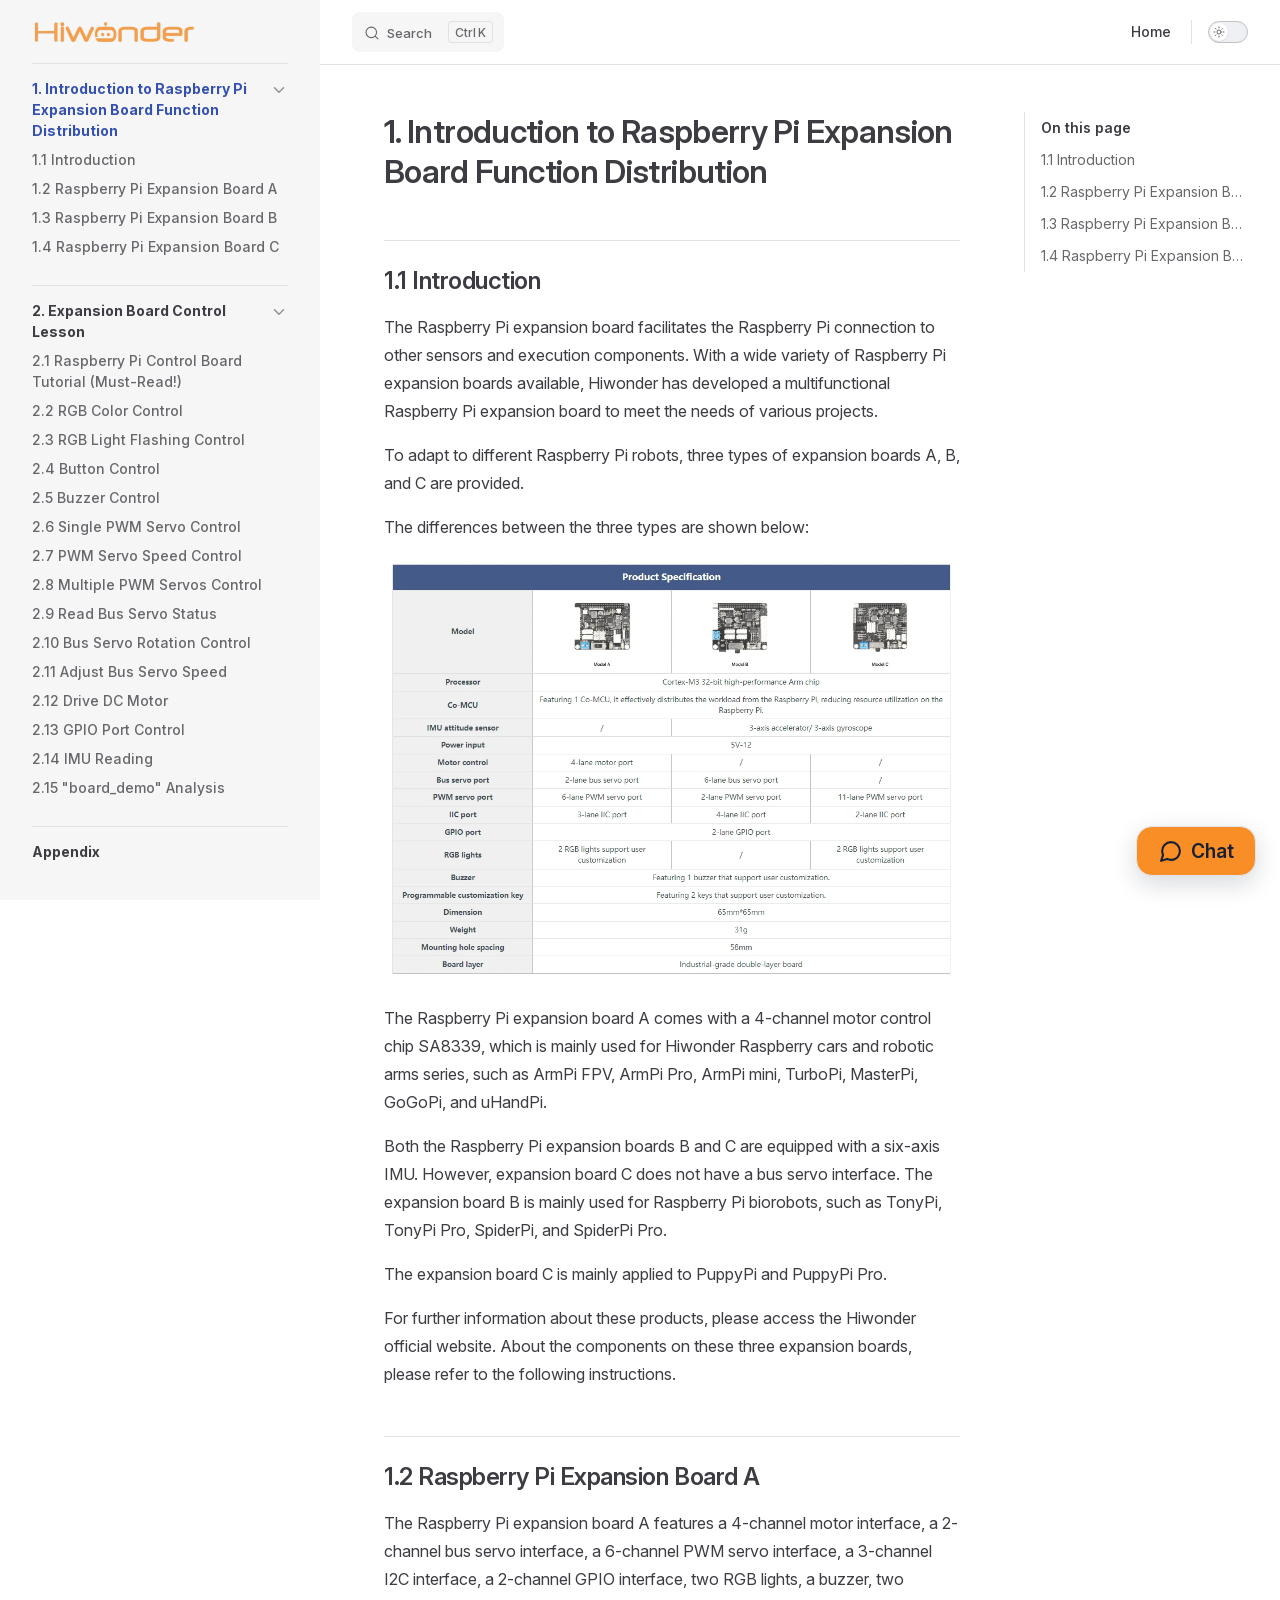
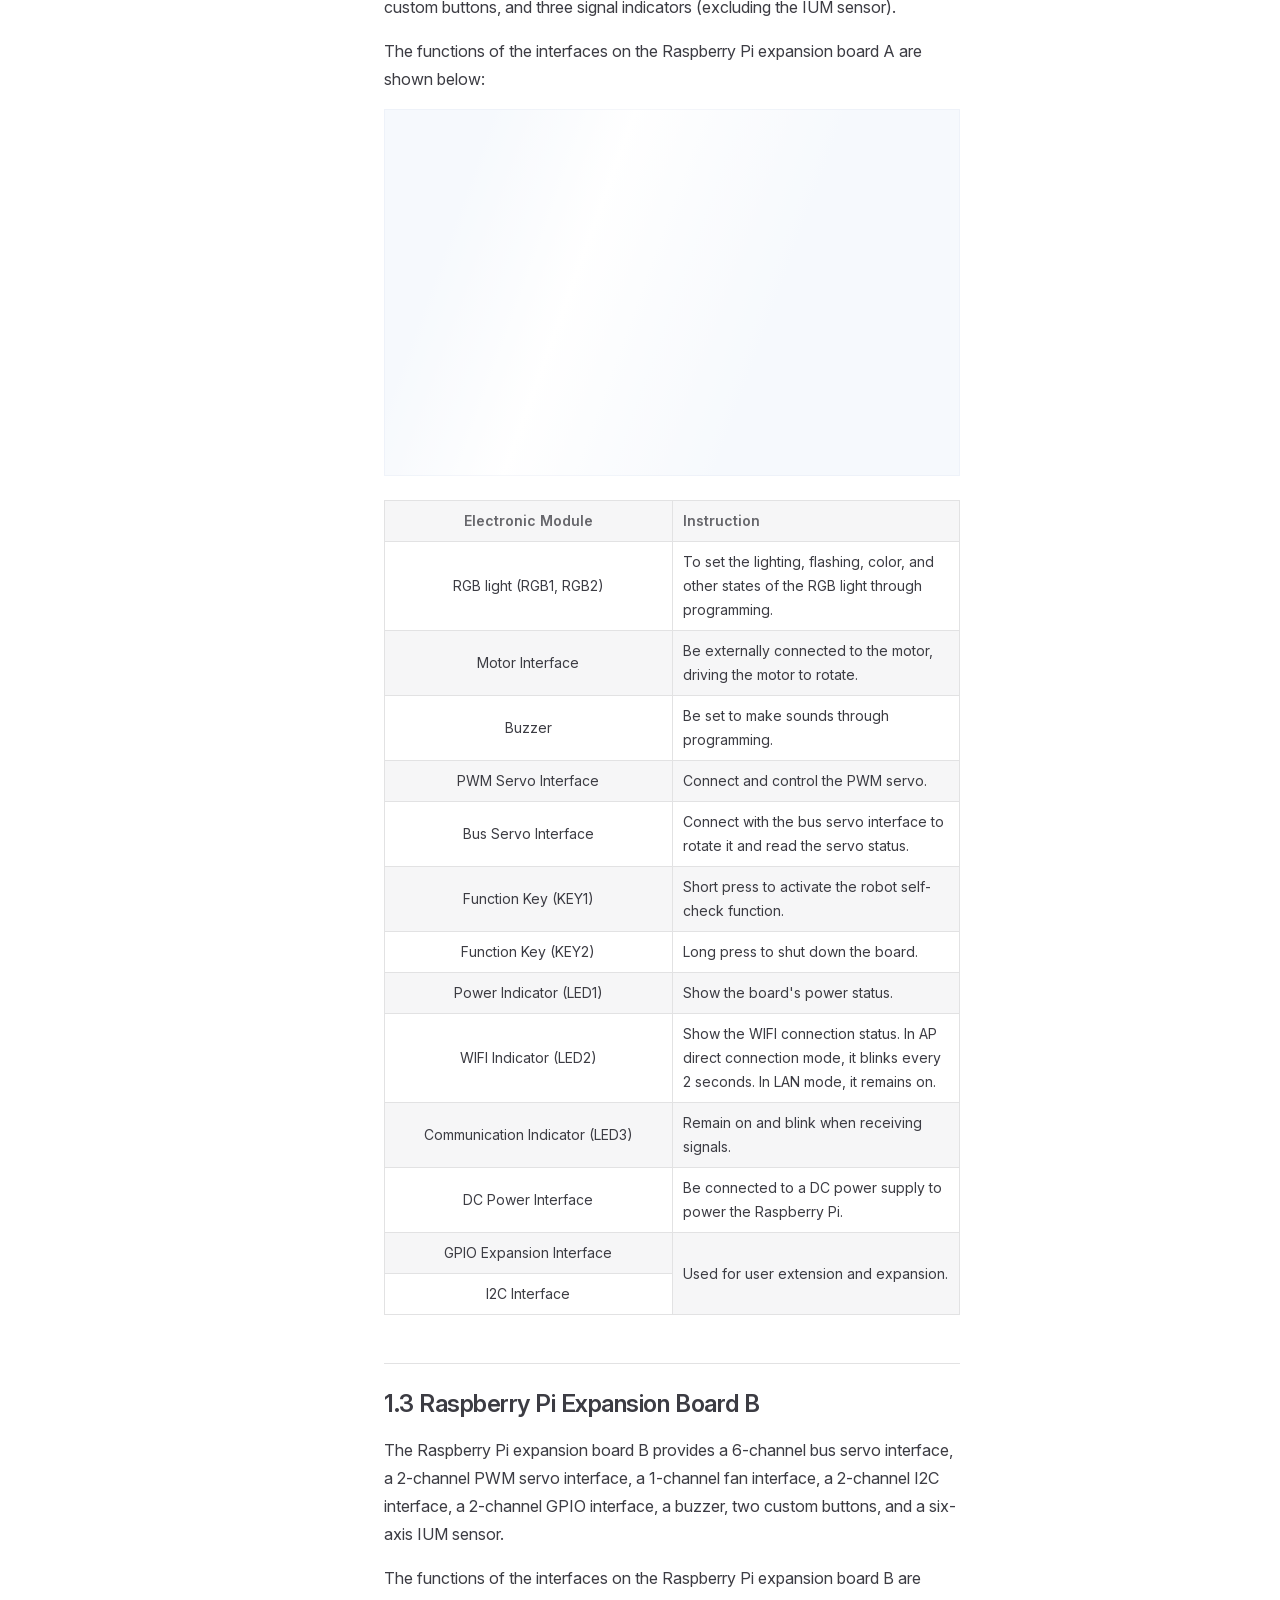
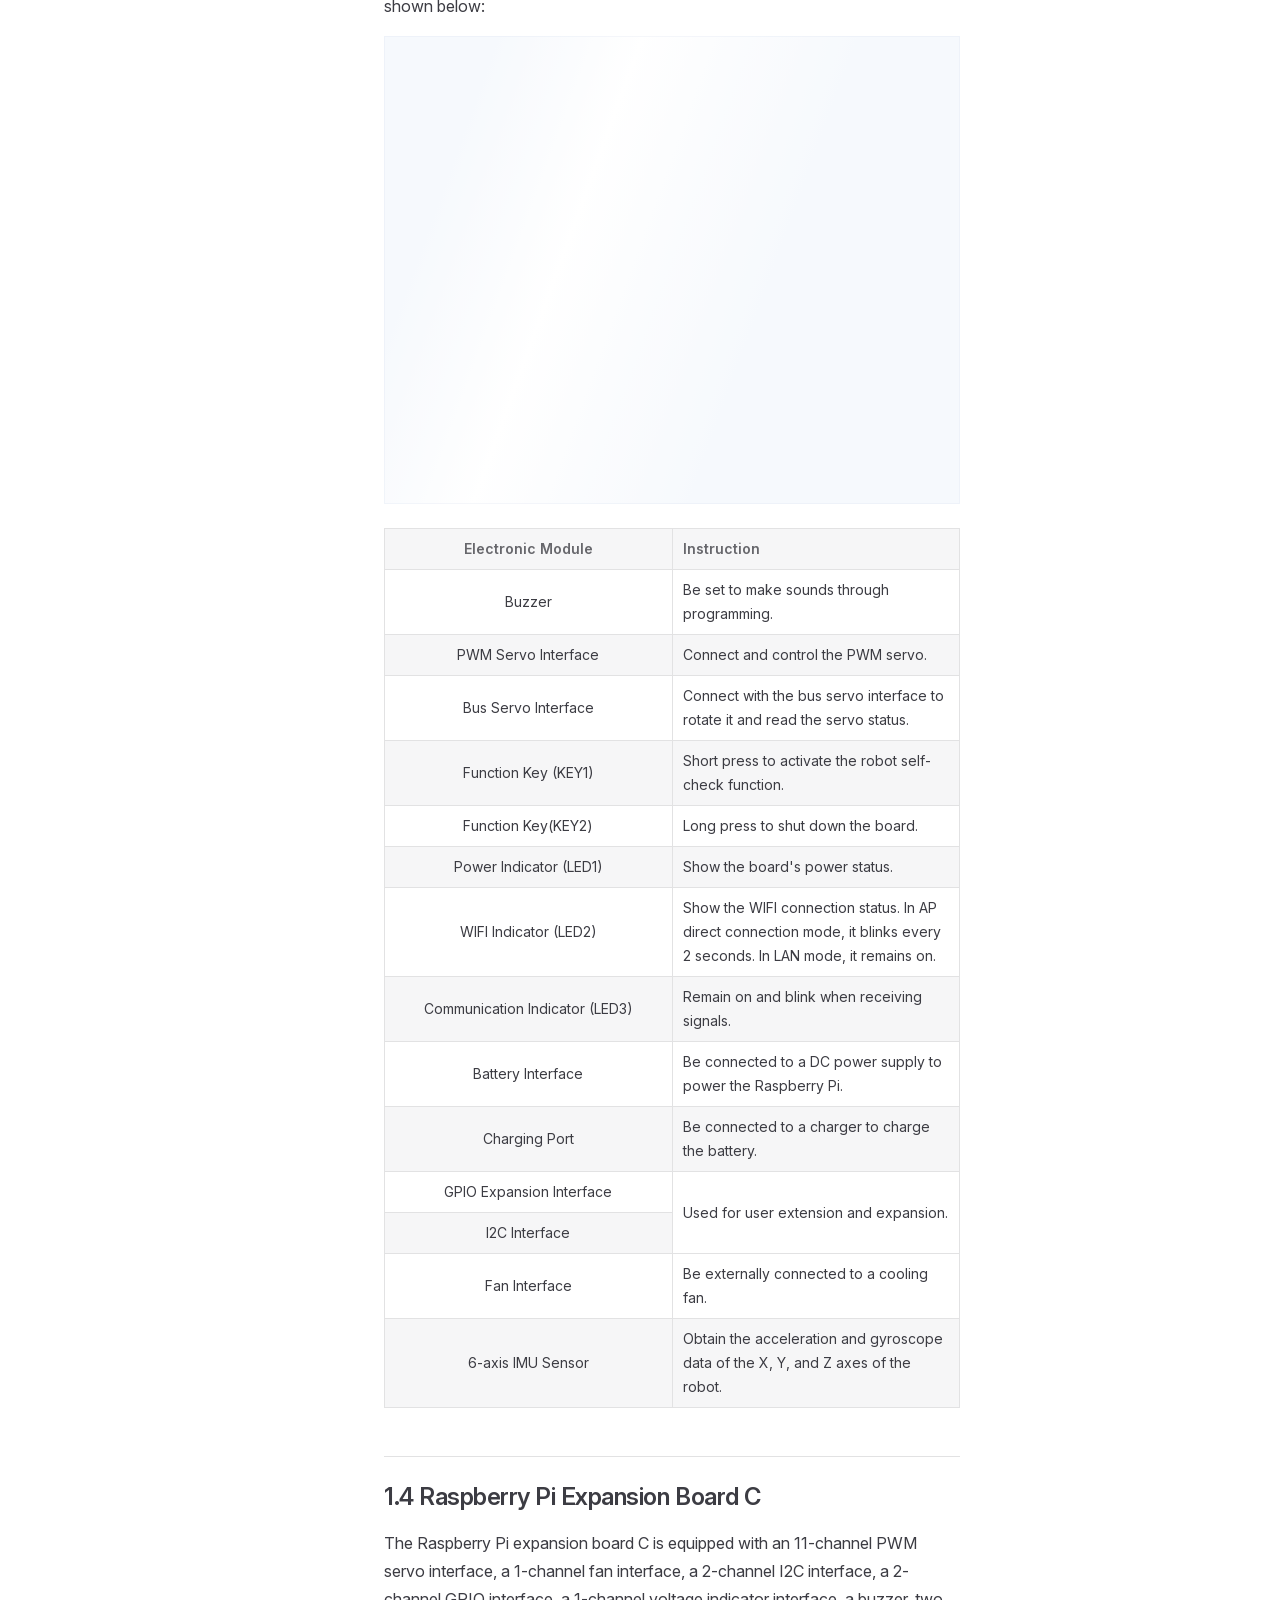
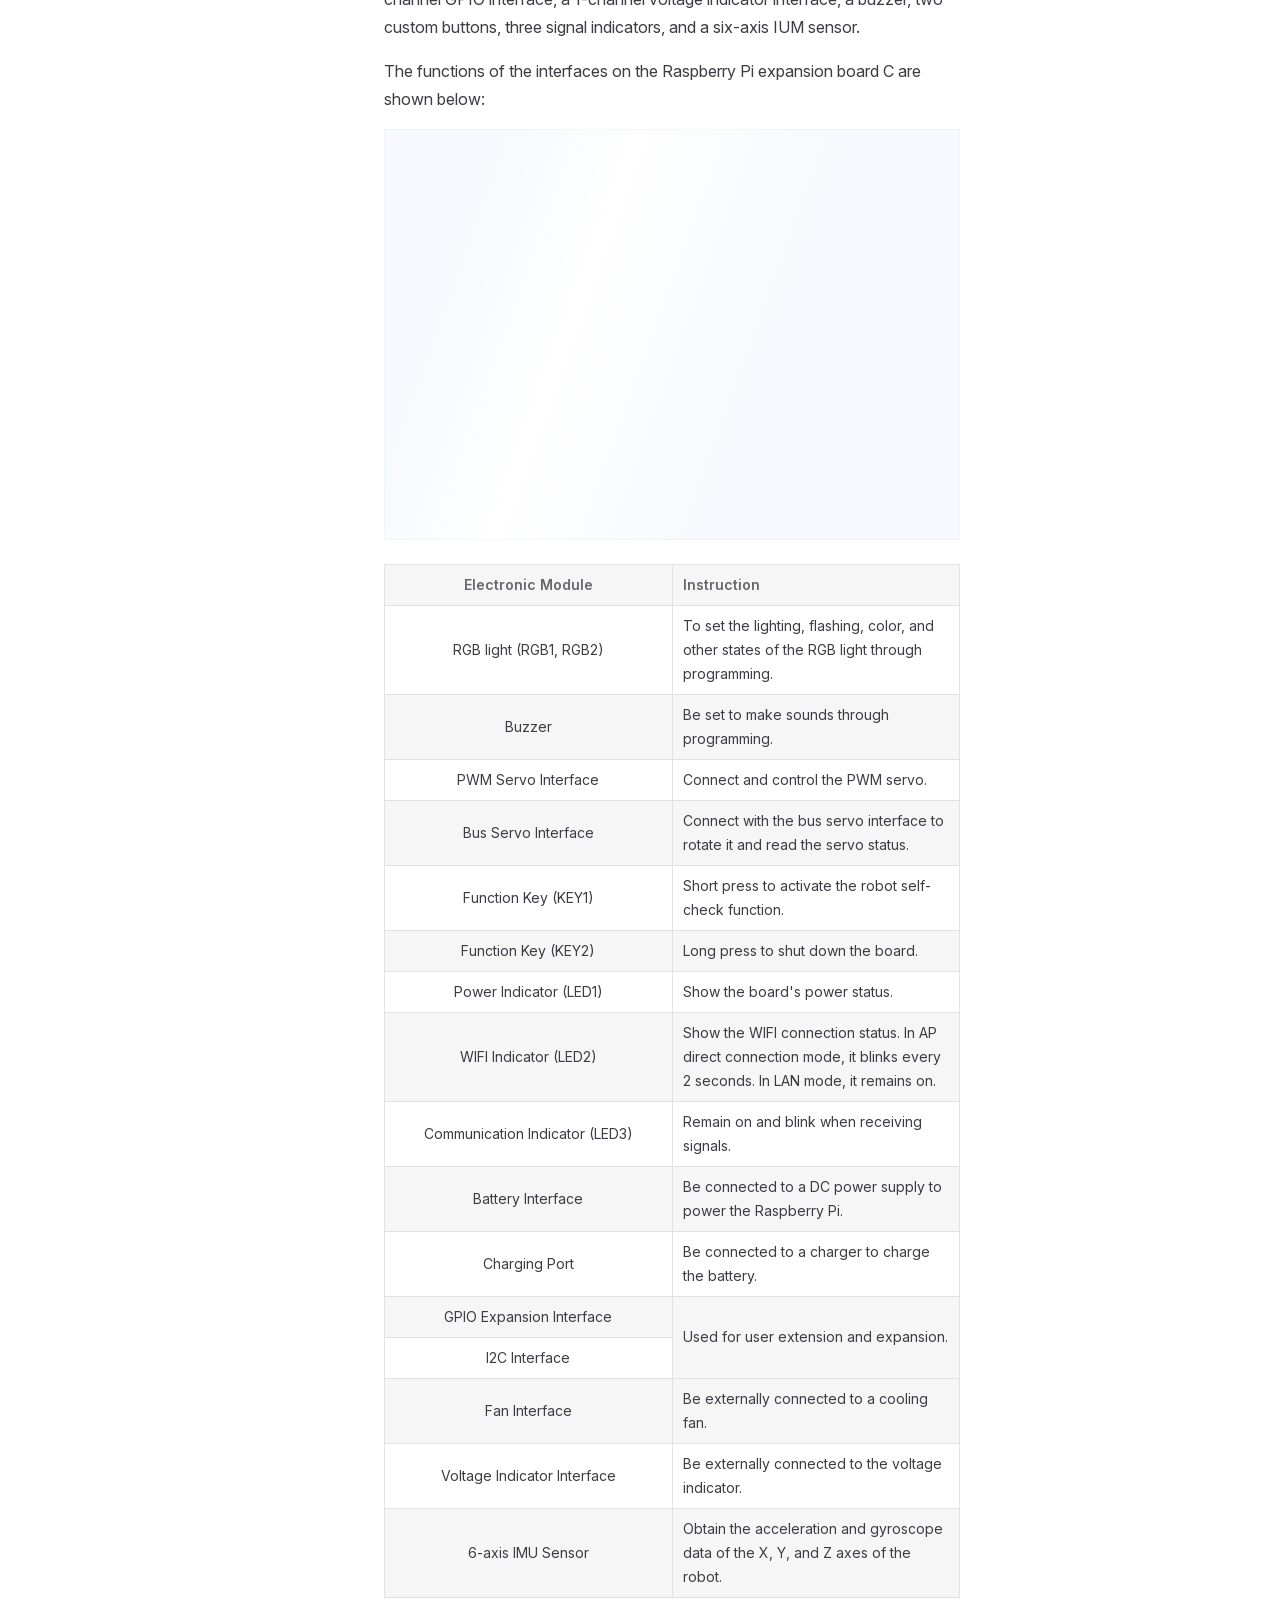
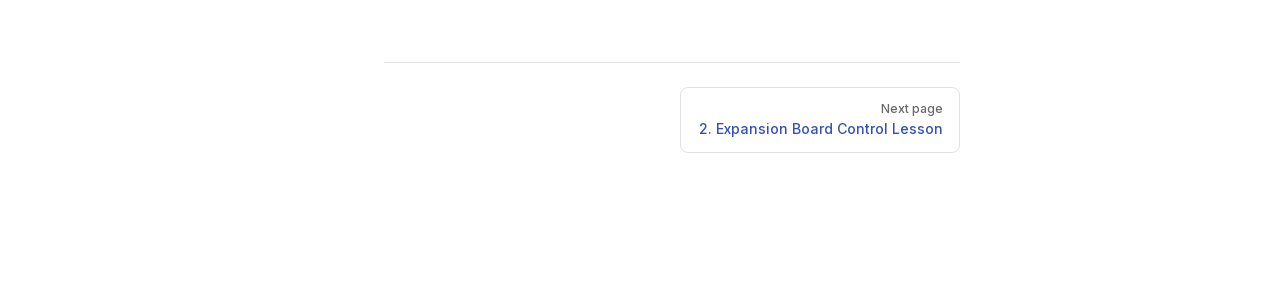
==== commit 628027bd: "内容修改" ====
--- a/projects/Raspberry-Pi-5-Expansion-Board/en/latest/index.html
+++ b/projects/Raspberry-Pi-5-Expansion-Board/en/latest/index.html
@@ -6,21 +6,21 @@
     <title>Raspberry Pi 5 Expansion Board Documentation</title>
     <meta name="description" content="Raspberry Pi 5 Expansion Board robot documentation">
     <meta name="generator" content="VitePress v1.6.4">
-    <link rel="preload stylesheet" href="/projects/Raspberry-Pi-5-Expansion-Board/en/latest/assets/style.BIw85Y99.css" as="style">
+    <link rel="preload stylesheet" href="/projects/Raspberry-Pi-5-Expansion-Board/en/latest/assets/style.BiUfBguA.css" as="style">
     <link rel="preload stylesheet" href="/projects/Raspberry-Pi-5-Expansion-Board/en/latest/vp-icons.css" as="style">
     
-    <script type="module" src="/projects/Raspberry-Pi-5-Expansion-Board/en/latest/assets/app.B3Izd8xf.js"></script>
+    <script type="module" src="/projects/Raspberry-Pi-5-Expansion-Board/en/latest/assets/app.D37iIIQ6.js"></script>
     <link rel="preload" href="/projects/Raspberry-Pi-5-Expansion-Board/en/latest/assets/inter-roman-latin.Di8DUHzh.woff2" as="font" type="font/woff2" crossorigin="">
-    <link rel="modulepreload" href="/projects/Raspberry-Pi-5-Expansion-Board/en/latest/assets/chunks/theme.6KNCdoki.js">
-    <link rel="modulepreload" href="/projects/Raspberry-Pi-5-Expansion-Board/en/latest/assets/chunks/framework.CL8VDagO.js">
-    <link rel="modulepreload" href="/projects/Raspberry-Pi-5-Expansion-Board/en/latest/assets/index.md.Ijklv6Z4.lean.js">
+    <link rel="modulepreload" href="/projects/Raspberry-Pi-5-Expansion-Board/en/latest/assets/chunks/theme.15zksYxb.js">
+    <link rel="modulepreload" href="/projects/Raspberry-Pi-5-Expansion-Board/en/latest/assets/chunks/framework.Dvn6lty2.js">
+    <link rel="modulepreload" href="/projects/Raspberry-Pi-5-Expansion-Board/en/latest/assets/index.md.Cz64CsEx.lean.js">
     <link rel="icon" href="/projects/Raspberry-Pi-5-Expansion-Board/en/latest/favicon.ico">
     <script id="check-dark-mode">(()=>{const e=localStorage.getItem("vitepress-theme-appearance")||"auto",a=window.matchMedia("(prefers-color-scheme: dark)").matches;(!e||e==="auto"?a:e==="dark")&&document.documentElement.classList.add("dark")})();</script>
     <script id="check-mac-os">document.documentElement.classList.toggle("mac",/Mac|iPhone|iPod|iPad/i.test(navigator.platform));</script>
   </head>
   <body>
-    <div id="app"><!--[--><div class="page-redirect" style="text-align:center;padding:100px 20px;"><p>Redirecting to content page...</p><p><a href="/projects/Raspberry-Pi-5-Expansion-Board/en/latest/docs/1_Raspberry_Pi_Expansion_Board_Introduction.html" target="_self">If you are not redirected automatically, click here</a></p></div><!--[--><!----><!--]--><!----><!--]--></div>
-    <script>window.__VP_HASH_MAP__=JSON.parse("{\"docs_1_raspberry_pi_expansion_board_introduction.md\":\"B3eoSJs6\",\"docs_2_expansion_board_control_lesson.md\":\"DBYJWWKZ\",\"docs_index.md\":\"CANRqboC\",\"docs_resources_download.md\":\"CjVIalje\",\"index.md\":\"Ijklv6Z4\"}");window.__VP_SITE_DATA__=JSON.parse("{\"lang\":\"en-US\",\"dir\":\"ltr\",\"title\":\"Raspberry Pi 5 Expansion Board Documentation\",\"description\":\"Raspberry Pi 5 Expansion Board robot documentation\",\"base\":\"/projects/Raspberry-Pi-5-Expansion-Board/en/latest/\",\"head\":[],\"router\":{\"prefetchLinks\":true},\"appearance\":true,\"themeConfig\":{\"siteTitle\":false,\"logo\":\"/e-logo.webp\",\"outline\":[2,3],\"search\":{\"provider\":\"local\",\"options\":{\"translations\":{\"button\":{\"buttonText\":\"Search\",\"buttonAriaLabel\":\"Search\"},\"modal\":{\"searchBox\":{\"resetButtonTitle\":\"Clear search query\",\"resetButtonAriaLabel\":\"Clear search query\",\"cancelButtonText\":\"Cancel\",\"cancelButtonAriaLabel\":\"Cancel\"},\"startScreen\":{\"recentSearchTitle\":\"Recent Searches\",\"noRecentSearchText\":\"No recent searches\",\"suggestedQueryTitle\":\"Suggested Queries\"},\"noResultsScreen\":{\"noResultsText\":\"No results found for\",\"suggestedQueryText\":\"You can try searching for\",\"reportMissingResultsText\":\"Have any queries?\",\"reportMissingResultsLinkText\":\"Report here\"},\"footer\":{\"selectText\":\"to select\",\"navigateText\":\"to navigate\",\"closeText\":\"to close\"}}}}},\"nav\":[{\"text\":\"Home\",\"link\":\"https://www.hiwonder.net/\",\"target\":\"_self\"}],\"sidebar\":[{\"text\":\"1. Introduction to Raspberry Pi Expansion Board Function Distribution\",\"link\":\"/docs/1_Raspberry_Pi_Expansion_Board_Introduction.html\",\"collapsed\":false,\"items\":[{\"text\":\"1.1 Introduction\",\"link\":\"/docs/1_Raspberry_Pi_Expansion_Board_Introduction.html#_1-1-introduction\"},{\"text\":\"1.2 Raspberry Pi Expansion Board A\",\"link\":\"/docs/1_Raspberry_Pi_Expansion_Board_Introduction.html#_1-2-raspberry-pi-expansion-board-a\"},{\"text\":\"1.3 Raspberry Pi Expansion Board B\",\"link\":\"/docs/1_Raspberry_Pi_Expansion_Board_Introduction.html#_1-3-raspberry-pi-expansion-board-b\"},{\"text\":\"1.4 Raspberry Pi Expansion Board C\",\"link\":\"/docs/1_Raspberry_Pi_Expansion_Board_Introduction.html#_1-4-raspberry-pi-expansion-board-c\"}]},{\"text\":\"2. Expansion Board Control Lesson\",\"link\":\"/docs/2_Expansion_Board_Control_Lesson.html\",\"collapsed\":false,\"items\":[{\"text\":\"2.1 Raspberry Pi Control Board Tutorial (Must-Read!)\",\"link\":\"/docs/2_Expansion_Board_Control_Lesson.html#_2-1-raspberry-pi-control-board-tutorial-must-read\"},{\"text\":\"2.2 RGB Color Control\",\"link\":\"/docs/2_Expansion_Board_Control_Lesson.html#_2-2-rgb-color-control\"},{\"text\":\"2.3 RGB Light Flashing Control\",\"link\":\"/docs/2_Expansion_Board_Control_Lesson.html#_2-3-rgb-light-flashing-control\"},{\"text\":\"2.4 Button Control\",\"link\":\"/docs/2_Expansion_Board_Control_Lesson.html#_2-4-button-control\"},{\"text\":\"2.5 Buzzer Control\",\"link\":\"/docs/2_Expansion_Board_Control_Lesson.html#_2-5-buzzer-control\"},{\"text\":\"2.6 Single PWM Servo Control\",\"link\":\"/docs/2_Expansion_Board_Control_Lesson.html#_2-6-single-pwm-servo-control\"},{\"text\":\"2.7 PWM Servo Speed Control\",\"link\":\"/docs/2_Expansion_Board_Control_Lesson.html#_2-7-pwm-servo-speed-control\"},{\"text\":\"2.8 Multiple PWM Servos Control\",\"link\":\"/docs/2_Expansion_Board_Control_Lesson.html#_2-8-multiple-pwm-servos-control\"},{\"text\":\"2.9 Read Bus Servo Status\",\"link\":\"/docs/2_Expansion_Board_Control_Lesson.html#_2-9-read-bus-servo-status\"},{\"text\":\"2.10 Bus Servo Rotation Control\",\"link\":\"/docs/2_Expansion_Board_Control_Lesson.html#_2-10-bus-servo-rotation-control\"},{\"text\":\"2.11 Adjust Bus Servo Speed\",\"link\":\"/docs/2_Expansion_Board_Control_Lesson.html#_2-11-adjust-bus-servo-speed\"},{\"text\":\"2.12 Drive DC Motor\",\"link\":\"/docs/2_Expansion_Board_Control_Lesson.html#_2-12-drive-dc-motor\"},{\"text\":\"2.13 GPIO Port Control\",\"link\":\"/docs/2_Expansion_Board_Control_Lesson.html#_2-13-gpio-port-control\"},{\"text\":\"2.14 IMU Reading\",\"link\":\"/docs/2_Expansion_Board_Control_Lesson.html#_2-14-imu-reading\"},{\"text\":\"2.15 \\\"board_demo\\\" Analysis\",\"link\":\"/docs/2_Expansion_Board_Control_Lesson.html#_2-15-board-demo-analysis\"}]},{\"text\":\"Appendix\",\"link\":\"/docs/resources_download.html\",\"collapsed\":false,\"items\":[]}]},\"locales\":{},\"scrollOffset\":134,\"cleanUrls\":false}");</script>
+    <div id="app"><!--[--><div class="page-redirect" style="text-align:center;padding:100px 20px;"><p>Redirecting to content page...</p><p><a href="/projects/Raspberry-Pi-5-Expansion-Board/en/latest/docs/1_Raspberry_Pi_Expansion_Board_Introduction.html" target="_self">If you are not redirected automatically, click here</a></p></div><!--[--><!----><!--]--><!----><div class="feedback-widget"><!----><button class="feedback-widget__trigger" type="button" aria-expanded="false" aria-label="Open feedback form"><span class="feedback-widget__icon" aria-hidden="true"><svg viewBox="0 0 24 24" focusable="false"><path d="M21 11.5a8.4 8.4 0 0 1-.9 3.8 8.5 8.5 0 0 1-7.6 4.7 8.4 8.4 0 0 1-3.8-.9L3 21l1.9-5.7A8.4 8.4 0 0 1 4 11.5 8.5 8.5 0 0 1 12.5 3 8.5 8.5 0 0 1 21 11.5Z"></path></svg></span><span>Chat</span></button></div><!--]--></div>
+    <script>window.__VP_HASH_MAP__=JSON.parse("{\"docs_1_raspberry_pi_expansion_board_introduction.md\":\"igqm5-uv\",\"docs_2_expansion_board_control_lesson.md\":\"Cz7adfbe\",\"docs_index.md\":\"CkV77jQV\",\"docs_resources_download.md\":\"C0V9melT\",\"index.md\":\"Cz64CsEx\"}");window.__VP_SITE_DATA__=JSON.parse("{\"lang\":\"en-US\",\"dir\":\"ltr\",\"title\":\"Raspberry Pi 5 Expansion Board Documentation\",\"description\":\"Raspberry Pi 5 Expansion Board robot documentation\",\"base\":\"/projects/Raspberry-Pi-5-Expansion-Board/en/latest/\",\"head\":[],\"router\":{\"prefetchLinks\":true},\"appearance\":true,\"themeConfig\":{\"siteTitle\":false,\"logo\":\"/e-logo.webp\",\"outline\":[2,3],\"search\":{\"provider\":\"local\",\"options\":{\"translations\":{\"button\":{\"buttonText\":\"Search\",\"buttonAriaLabel\":\"Search\"},\"modal\":{\"searchBox\":{\"resetButtonTitle\":\"Clear search query\",\"resetButtonAriaLabel\":\"Clear search query\",\"cancelButtonText\":\"Cancel\",\"cancelButtonAriaLabel\":\"Cancel\"},\"startScreen\":{\"recentSearchTitle\":\"Recent Searches\",\"noRecentSearchText\":\"No recent searches\",\"suggestedQueryTitle\":\"Suggested Queries\"},\"noResultsScreen\":{\"noResultsText\":\"No results found for\",\"suggestedQueryText\":\"You can try searching for\",\"reportMissingResultsText\":\"Have any queries?\",\"reportMissingResultsLinkText\":\"Report here\"},\"footer\":{\"selectText\":\"to select\",\"navigateText\":\"to navigate\",\"closeText\":\"to close\"}}}}},\"nav\":[{\"text\":\"Home\",\"link\":\"https://www.hiwonder.net/\",\"target\":\"_self\"}],\"sidebar\":[{\"text\":\"1. Introduction to Raspberry Pi Expansion Board Function Distribution\",\"link\":\"/docs/1_Raspberry_Pi_Expansion_Board_Introduction.html\",\"collapsed\":false,\"items\":[{\"text\":\"1.1 Introduction\",\"link\":\"/docs/1_Raspberry_Pi_Expansion_Board_Introduction.html#_1-1-introduction\"},{\"text\":\"1.2 Raspberry Pi Expansion Board A\",\"link\":\"/docs/1_Raspberry_Pi_Expansion_Board_Introduction.html#_1-2-raspberry-pi-expansion-board-a\"},{\"text\":\"1.3 Raspberry Pi Expansion Board B\",\"link\":\"/docs/1_Raspberry_Pi_Expansion_Board_Introduction.html#_1-3-raspberry-pi-expansion-board-b\"},{\"text\":\"1.4 Raspberry Pi Expansion Board C\",\"link\":\"/docs/1_Raspberry_Pi_Expansion_Board_Introduction.html#_1-4-raspberry-pi-expansion-board-c\"}]},{\"text\":\"2. Expansion Board Control Lesson\",\"link\":\"/docs/2_Expansion_Board_Control_Lesson.html\",\"collapsed\":false,\"items\":[{\"text\":\"2.1 Raspberry Pi Control Board Tutorial (Must-Read!)\",\"link\":\"/docs/2_Expansion_Board_Control_Lesson.html#_2-1-raspberry-pi-control-board-tutorial-must-read\"},{\"text\":\"2.2 RGB Color Control\",\"link\":\"/docs/2_Expansion_Board_Control_Lesson.html#_2-2-rgb-color-control\"},{\"text\":\"2.3 RGB Light Flashing Control\",\"link\":\"/docs/2_Expansion_Board_Control_Lesson.html#_2-3-rgb-light-flashing-control\"},{\"text\":\"2.4 Button Control\",\"link\":\"/docs/2_Expansion_Board_Control_Lesson.html#_2-4-button-control\"},{\"text\":\"2.5 Buzzer Control\",\"link\":\"/docs/2_Expansion_Board_Control_Lesson.html#_2-5-buzzer-control\"},{\"text\":\"2.6 Single PWM Servo Control\",\"link\":\"/docs/2_Expansion_Board_Control_Lesson.html#_2-6-single-pwm-servo-control\"},{\"text\":\"2.7 PWM Servo Speed Control\",\"link\":\"/docs/2_Expansion_Board_Control_Lesson.html#_2-7-pwm-servo-speed-control\"},{\"text\":\"2.8 Multiple PWM Servos Control\",\"link\":\"/docs/2_Expansion_Board_Control_Lesson.html#_2-8-multiple-pwm-servos-control\"},{\"text\":\"2.9 Read Bus Servo Status\",\"link\":\"/docs/2_Expansion_Board_Control_Lesson.html#_2-9-read-bus-servo-status\"},{\"text\":\"2.10 Bus Servo Rotation Control\",\"link\":\"/docs/2_Expansion_Board_Control_Lesson.html#_2-10-bus-servo-rotation-control\"},{\"text\":\"2.11 Adjust Bus Servo Speed\",\"link\":\"/docs/2_Expansion_Board_Control_Lesson.html#_2-11-adjust-bus-servo-speed\"},{\"text\":\"2.12 Drive DC Motor\",\"link\":\"/docs/2_Expansion_Board_Control_Lesson.html#_2-12-drive-dc-motor\"},{\"text\":\"2.13 GPIO Port Control\",\"link\":\"/docs/2_Expansion_Board_Control_Lesson.html#_2-13-gpio-port-control\"},{\"text\":\"2.14 IMU Reading\",\"link\":\"/docs/2_Expansion_Board_Control_Lesson.html#_2-14-imu-reading\"},{\"text\":\"2.15 \\\"board_demo\\\" Analysis\",\"link\":\"/docs/2_Expansion_Board_Control_Lesson.html#_2-15-board-demo-analysis\"}]},{\"text\":\"Appendix\",\"link\":\"/docs/resources_download.html\",\"collapsed\":false,\"items\":[]}]},\"locales\":{},\"scrollOffset\":134,\"cleanUrls\":false}");</script>
     
   </body>
 </html>
--- a/projects/Raspberry-Pi-5-Expansion-Board/en/latest/assets/style.BiUfBguA.css
+++ b/projects/Raspberry-Pi-5-Expansion-Board/en/latest/assets/style.BiUfBguA.css
@@ -0,0 +1,6010 @@
+
+
+@font-face {
+  font-family: Inter;
+  font-style: normal;
+  font-weight: 100 900;
+  font-display: swap;
+  src: url('/projects/Raspberry-Pi-5-Expansion-Board/en/latest/assets/inter-roman-cyrillic-ext.BBPuwvHQ.woff2') format('woff2');
+  unicode-range: U+0460-052F, U+1C80-1C88, U+20B4, U+2DE0-2DFF, U+A640-A69F,
+    U+FE2E-FE2F;
+}
+
+@font-face {
+  font-family: Inter;
+  font-style: normal;
+  font-weight: 100 900;
+  font-display: swap;
+  src: url('/projects/Raspberry-Pi-5-Expansion-Board/en/latest/assets/inter-roman-cyrillic.C5lxZ8CY.woff2') format('woff2');
+  unicode-range: U+0301, U+0400-045F, U+0490-0491, U+04B0-04B1, U+2116;
+}
+
+@font-face {
+  font-family: Inter;
+  font-style: normal;
+  font-weight: 100 900;
+  font-display: swap;
+  src: url('/projects/Raspberry-Pi-5-Expansion-Board/en/latest/assets/inter-roman-greek-ext.CqjqNYQ-.woff2') format('woff2');
+  unicode-range: U+1F00-1FFF;
+}
+
+@font-face {
+  font-family: Inter;
+  font-style: normal;
+  font-weight: 100 900;
+  font-display: swap;
+  src: url('/projects/Raspberry-Pi-5-Expansion-Board/en/latest/assets/inter-roman-greek.BBVDIX6e.woff2') format('woff2');
+  unicode-range: U+0370-0377, U+037A-037F, U+0384-038A, U+038C, U+038E-03A1,
+    U+03A3-03FF;
+}
+
+@font-face {
+  font-family: Inter;
+  font-style: normal;
+  font-weight: 100 900;
+  font-display: swap;
+  src: url('/projects/Raspberry-Pi-5-Expansion-Board/en/latest/assets/inter-roman-vietnamese.BjW4sHH5.woff2') format('woff2');
+  unicode-range: U+0102-0103, U+0110-0111, U+0128-0129, U+0168-0169,
+    U+01A0-01A1, U+01AF-01B0, U+0300-0301, U+0303-0304, U+0308-0309, U+0323,
+    U+0329, U+1EA0-1EF9, U+20AB;
+}
+
+@font-face {
+  font-family: Inter;
+  font-style: normal;
+  font-weight: 100 900;
+  font-display: swap;
+  src: url('/projects/Raspberry-Pi-5-Expansion-Board/en/latest/assets/inter-roman-latin-ext.4ZJIpNVo.woff2') format('woff2');
+  unicode-range: U+0100-02AF, U+0304, U+0308, U+0329, U+1E00-1E9F, U+1EF2-1EFF,
+    U+2020, U+20A0-20AB, U+20AD-20C0, U+2113, U+2C60-2C7F, U+A720-A7FF;
+}
+
+@font-face {
+  font-family: Inter;
+  font-style: normal;
+  font-weight: 100 900;
+  font-display: swap;
+  src: url('/projects/Raspberry-Pi-5-Expansion-Board/en/latest/assets/inter-roman-latin.Di8DUHzh.woff2') format('woff2');
+  unicode-range: U+0000-00FF, U+0131, U+0152-0153, U+02BB-02BC, U+02C6, U+02DA,
+    U+02DC, U+0304, U+0308, U+0329, U+2000-206F, U+2074, U+20AC, U+2122, U+2191,
+    U+2193, U+2212, U+2215, U+FEFF, U+FFFD;
+}
+
+@font-face {
+  font-family: Inter;
+  font-style: italic;
+  font-weight: 100 900;
+  font-display: swap;
+  src: url('/projects/Raspberry-Pi-5-Expansion-Board/en/latest/assets/inter-italic-cyrillic-ext.r48I6akx.woff2') format('woff2');
+  unicode-range: U+0460-052F, U+1C80-1C88, U+20B4, U+2DE0-2DFF, U+A640-A69F,
+    U+FE2E-FE2F;
+}
+
+@font-face {
+  font-family: Inter;
+  font-style: italic;
+  font-weight: 100 900;
+  font-display: swap;
+  src: url('/projects/Raspberry-Pi-5-Expansion-Board/en/latest/assets/inter-italic-cyrillic.By2_1cv3.woff2') format('woff2');
+  unicode-range: U+0301, U+0400-045F, U+0490-0491, U+04B0-04B1, U+2116;
+}
+
+@font-face {
+  font-family: Inter;
+  font-style: italic;
+  font-weight: 100 900;
+  font-display: swap;
+  src: url('/projects/Raspberry-Pi-5-Expansion-Board/en/latest/assets/inter-italic-greek-ext.1u6EdAuj.woff2') format('woff2');
+  unicode-range: U+1F00-1FFF;
+}
+
+@font-face {
+  font-family: Inter;
+  font-style: italic;
+  font-weight: 100 900;
+  font-display: swap;
+  src: url('/projects/Raspberry-Pi-5-Expansion-Board/en/latest/assets/inter-italic-greek.DJ8dCoTZ.woff2') format('woff2');
+  unicode-range: U+0370-0377, U+037A-037F, U+0384-038A, U+038C, U+038E-03A1,
+    U+03A3-03FF;
+}
+
+@font-face {
+  font-family: Inter;
+  font-style: italic;
+  font-weight: 100 900;
+  font-display: swap;
+  src: url('/projects/Raspberry-Pi-5-Expansion-Board/en/latest/assets/inter-italic-vietnamese.BSbpV94h.woff2') format('woff2');
+  unicode-range: U+0102-0103, U+0110-0111, U+0128-0129, U+0168-0169,
+    U+01A0-01A1, U+01AF-01B0, U+0300-0301, U+0303-0304, U+0308-0309, U+0323,
+    U+0329, U+1EA0-1EF9, U+20AB;
+}
+
+@font-face {
+  font-family: Inter;
+  font-style: italic;
+  font-weight: 100 900;
+  font-display: swap;
+  src: url('/projects/Raspberry-Pi-5-Expansion-Board/en/latest/assets/inter-italic-latin-ext.CN1xVJS-.woff2') format('woff2');
+  unicode-range: U+0100-02AF, U+0304, U+0308, U+0329, U+1E00-1E9F, U+1EF2-1EFF,
+    U+2020, U+20A0-20AB, U+20AD-20C0, U+2113, U+2C60-2C7F, U+A720-A7FF;
+}
+
+@font-face {
+  font-family: Inter;
+  font-style: italic;
+  font-weight: 100 900;
+  font-display: swap;
+  src: url('/projects/Raspberry-Pi-5-Expansion-Board/en/latest/assets/inter-italic-latin.C2AdPX0b.woff2') format('woff2');
+  unicode-range: U+0000-00FF, U+0131, U+0152-0153, U+02BB-02BC, U+02C6, U+02DA,
+    U+02DC, U+0304, U+0308, U+0329, U+2000-206F, U+2074, U+20AC, U+2122, U+2191,
+    U+2193, U+2212, U+2215, U+FEFF, U+FFFD;
+}
+
+@font-face {
+  font-family: 'Punctuation SC';
+  font-weight: 400;
+  src: local('PingFang SC Regular'), local('Noto Sans CJK SC'),
+    local('Microsoft YaHei');
+  unicode-range: U+201C, U+201D, U+2018, U+2019, U+2E3A, U+2014, U+2013, U+2026,
+    U+00B7, U+007E, U+002F;
+}
+
+@font-face {
+  font-family: 'Punctuation SC';
+  font-weight: 500;
+  src: local('PingFang SC Medium'), local('Noto Sans CJK SC'),
+    local('Microsoft YaHei');
+  unicode-range: U+201C, U+201D, U+2018, U+2019, U+2E3A, U+2014, U+2013, U+2026,
+    U+00B7, U+007E, U+002F;
+}
+
+@font-face {
+  font-family: 'Punctuation SC';
+  font-weight: 600;
+  src: local('PingFang SC Semibold'), local('Noto Sans CJK SC Bold'),
+    local('Microsoft YaHei Bold');
+  unicode-range: U+201C, U+201D, U+2018, U+2019, U+2E3A, U+2014, U+2013, U+2026,
+    U+00B7, U+007E, U+002F;
+}
+
+@font-face {
+  font-family: 'Punctuation SC';
+  font-weight: 700;
+  src: local('PingFang SC Semibold'), local('Noto Sans CJK SC Bold'),
+    local('Microsoft YaHei Bold');
+  unicode-range: U+201C, U+201D, U+2018, U+2019, U+2E3A, U+2014, U+2013, U+2026,
+    U+00B7, U+007E, U+002F;
+}
+
+/* Generate the subsetted fonts using: `pyftsubset <file>.woff2 --unicodes="<range>" --output-file="inter-<style>-<subset>.woff2" --flavor=woff2` */
+/**
+ * Colors: Solid
+ * -------------------------------------------------------------------------- */
+
+:root {
+  --vp-c-white: #ffffff;
+  --vp-c-black: #000000;
+
+  --vp-c-neutral: var(--vp-c-black);
+  --vp-c-neutral-inverse: var(--vp-c-white);
+}
+
+.dark {
+  --vp-c-neutral: var(--vp-c-white);
+  --vp-c-neutral-inverse: var(--vp-c-black);
+}
+
+/**
+ * Colors: Palette
+ *
+ * The primitive colors used for accent colors. These colors are referenced
+ * by functional colors such as "Text", "Background", or "Brand".
+ *
+ * Each colors have exact same color scale system with 3 levels of solid
+ * colors with different brightness, and 1 soft color.
+ *
+ * - `XXX-1`: The most solid color used mainly for colored text. It must
+ *   satisfy the contrast ratio against when used on top of `XXX-soft`.
+ *
+ * - `XXX-2`: The color used mainly for hover state of the button.
+ *
+ * - `XXX-3`: The color for solid background, such as bg color of the button.
+ *    It must satisfy the contrast ratio with pure white (#ffffff) text on
+ *    top of it.
+ *
+ * - `XXX-soft`: The color used for subtle background such as custom container
+ *    or badges. It must satisfy the contrast ratio when putting `XXX-1` colors
+ *    on top of it.
+ *
+ *    The soft color must be semi transparent alpha channel. This is crucial
+ *    because it allows adding multiple "soft" colors on top of each other
+ *    to create a accent, such as when having inline code block inside
+ *    custom containers.
+ * -------------------------------------------------------------------------- */
+
+:root {
+  --vp-c-gray-1: #dddde3;
+  --vp-c-gray-2: #e4e4e9;
+  --vp-c-gray-3: #ebebef;
+  --vp-c-gray-soft: rgba(142, 150, 170, 0.14);
+
+  --vp-c-indigo-1: #3451b2;
+  --vp-c-indigo-2: #3a5ccc;
+  --vp-c-indigo-3: #5672cd;
+  --vp-c-indigo-soft: rgba(100, 108, 255, 0.14);
+
+  --vp-c-purple-1: #6f42c1;
+  --vp-c-purple-2: #7e4cc9;
+  --vp-c-purple-3: #8e5cd9;
+  --vp-c-purple-soft: rgba(159, 122, 234, 0.14);
+
+  --vp-c-green-1: #18794e;
+  --vp-c-green-2: #299764;
+  --vp-c-green-3: #30a46c;
+  --vp-c-green-soft: rgba(16, 185, 129, 0.14);
+
+  --vp-c-yellow-1: #915930;
+  --vp-c-yellow-2: #946300;
+  --vp-c-yellow-3: #9f6a00;
+  --vp-c-yellow-soft: rgba(234, 179, 8, 0.14);
+
+  --vp-c-red-1: #b8272c;
+  --vp-c-red-2: #d5393e;
+  --vp-c-red-3: #e0575b;
+  --vp-c-red-soft: rgba(244, 63, 94, 0.14);
+
+  --vp-c-sponsor: #db2777;
+}
+
+.dark {
+  --vp-c-gray-1: #515c67;
+  --vp-c-gray-2: #414853;
+  --vp-c-gray-3: #32363f;
+  --vp-c-gray-soft: rgba(101, 117, 133, 0.16);
+
+  --vp-c-indigo-1: #a8b1ff;
+  --vp-c-indigo-2: #5c73e7;
+  --vp-c-indigo-3: #3e63dd;
+  --vp-c-indigo-soft: rgba(100, 108, 255, 0.16);
+
+  --vp-c-purple-1: #c8abfa;
+  --vp-c-purple-2: #a879e6;
+  --vp-c-purple-3: #8e5cd9;
+  --vp-c-purple-soft: rgba(159, 122, 234, 0.16);
+
+  --vp-c-green-1: #3dd68c;
+  --vp-c-green-2: #30a46c;
+  --vp-c-green-3: #298459;
+  --vp-c-green-soft: rgba(16, 185, 129, 0.16);
+
+  --vp-c-yellow-1: #f9b44e;
+  --vp-c-yellow-2: #da8b17;
+  --vp-c-yellow-3: #a46a0a;
+  --vp-c-yellow-soft: rgba(234, 179, 8, 0.16);
+
+  --vp-c-red-1: #f66f81;
+  --vp-c-red-2: #f14158;
+  --vp-c-red-3: #b62a3c;
+  --vp-c-red-soft: rgba(244, 63, 94, 0.16);
+}
+
+/**
+ * Colors: Background
+ *
+ * - `bg`: The bg color used for main screen.
+ *
+ * - `bg-alt`: The alternative bg color used in places such as "sidebar",
+ *   or "code block".
+ *
+ * - `bg-elv`: The elevated bg color. This is used at parts where it "floats",
+ *   such as "dialog".
+ *
+ * - `bg-soft`: The bg color to slightly distinguish some components from
+ *   the page. Used for things like "carbon ads" or "table".
+ * -------------------------------------------------------------------------- */
+
+:root {
+  --vp-c-bg: #ffffff;
+  --vp-c-bg-alt: #f6f6f7;
+  --vp-c-bg-elv: #ffffff;
+  --vp-c-bg-soft: #f6f6f7;
+}
+
+.dark {
+  --vp-c-bg: #1b1b1f;
+  --vp-c-bg-alt: #161618;
+  --vp-c-bg-elv: #202127;
+  --vp-c-bg-soft: #202127;
+}
+
+/**
+ * Colors: Borders
+ *
+ * - `divider`: This is used for separators. This is used to divide sections
+ *   within the same components, such as having separator on "h2" heading.
+ *
+ * - `border`: This is designed for borders on interactive components.
+ *   For example this should be used for a button outline.
+ *
+ * - `gutter`: This is used to divide components in the page. For example
+ *   the header and the lest of the page.
+ * -------------------------------------------------------------------------- */
+
+:root {
+  --vp-c-border: #c2c2c4;
+  --vp-c-divider: #e2e2e3;
+  --vp-c-gutter: #e2e2e3;
+}
+
+.dark {
+  --vp-c-border: #3c3f44;
+  --vp-c-divider: #2e2e32;
+  --vp-c-gutter: #000000;
+}
+
+/**
+ * Colors: Text
+ *
+ * - `text-1`: Used for primary text.
+ *
+ * - `text-2`: Used for muted texts, such as "inactive menu" or "info texts".
+ *
+ * - `text-3`: Used for subtle texts, such as "placeholders" or "caret icon".
+ * -------------------------------------------------------------------------- */
+
+:root {
+  --vp-c-text-1: #3c3c43;
+  --vp-c-text-2: #67676c;
+  --vp-c-text-3: #929295;
+}
+
+.dark {
+  --vp-c-text-1: #dfdfd6;
+  --vp-c-text-2: #98989f;
+  --vp-c-text-3: #6a6a71;
+}
+
+/**
+ * Colors: Function
+ *
+ * - `default`: The color used purely for subtle indication without any
+ *   special meanings attached to it such as bg color for menu hover state.
+ *
+ * - `brand`: Used for primary brand colors, such as link text, button with
+ *   brand theme, etc.
+ *
+ * - `tip`: Used to indicate useful information. The default theme uses the
+ *   brand color for this by default.
+ *
+ * - `warning`: Used to indicate warning to the users. Used in custom
+ *   container, badges, etc.
+ *
+ * - `danger`: Used to show error, or dangerous message to the users. Used
+ *   in custom container, badges, etc.
+ *
+ * To understand the scaling system, refer to "Colors: Palette" section.
+ * -------------------------------------------------------------------------- */
+
+:root {
+  --vp-c-default-1: var(--vp-c-gray-1);
+  --vp-c-default-2: var(--vp-c-gray-2);
+  --vp-c-default-3: var(--vp-c-gray-3);
+  --vp-c-default-soft: var(--vp-c-gray-soft);
+
+  --vp-c-brand-1: var(--vp-c-indigo-1);
+  --vp-c-brand-2: var(--vp-c-indigo-2);
+  --vp-c-brand-3: var(--vp-c-indigo-3);
+  --vp-c-brand-soft: var(--vp-c-indigo-soft);
+
+  /* DEPRECATED: Use `--vp-c-brand-1` instead. */
+  --vp-c-brand: var(--vp-c-brand-1);
+
+  --vp-c-tip-1: var(--vp-c-brand-1);
+  --vp-c-tip-2: var(--vp-c-brand-2);
+  --vp-c-tip-3: var(--vp-c-brand-3);
+  --vp-c-tip-soft: var(--vp-c-brand-soft);
+
+  --vp-c-note-1: var(--vp-c-brand-1);
+  --vp-c-note-2: var(--vp-c-brand-2);
+  --vp-c-note-3: var(--vp-c-brand-3);
+  --vp-c-note-soft: var(--vp-c-brand-soft);
+
+  --vp-c-success-1: var(--vp-c-green-1);
+  --vp-c-success-2: var(--vp-c-green-2);
+  --vp-c-success-3: var(--vp-c-green-3);
+  --vp-c-success-soft: var(--vp-c-green-soft);
+
+  --vp-c-important-1: var(--vp-c-purple-1);
+  --vp-c-important-2: var(--vp-c-purple-2);
+  --vp-c-important-3: var(--vp-c-purple-3);
+  --vp-c-important-soft: var(--vp-c-purple-soft);
+
+  --vp-c-warning-1: var(--vp-c-yellow-1);
+  --vp-c-warning-2: var(--vp-c-yellow-2);
+  --vp-c-warning-3: var(--vp-c-yellow-3);
+  --vp-c-warning-soft: var(--vp-c-yellow-soft);
+
+  --vp-c-danger-1: var(--vp-c-red-1);
+  --vp-c-danger-2: var(--vp-c-red-2);
+  --vp-c-danger-3: var(--vp-c-red-3);
+  --vp-c-danger-soft: var(--vp-c-red-soft);
+
+  --vp-c-caution-1: var(--vp-c-red-1);
+  --vp-c-caution-2: var(--vp-c-red-2);
+  --vp-c-caution-3: var(--vp-c-red-3);
+  --vp-c-caution-soft: var(--vp-c-red-soft);
+}
+
+/**
+ * Typography
+ * -------------------------------------------------------------------------- */
+
+:root {
+  --vp-font-family-base: 'Inter', ui-sans-serif, system-ui, sans-serif,
+    'Apple Color Emoji', 'Segoe UI Emoji', 'Segoe UI Symbol', 'Noto Color Emoji';
+  --vp-font-family-mono: ui-monospace, 'Menlo', 'Monaco', 'Consolas',
+    'Liberation Mono', 'Courier New', monospace;
+  font-optical-sizing: auto;
+}
+
+:root:where(:lang(zh)) {
+  --vp-font-family-base: 'Punctuation SC', 'Inter', ui-sans-serif, system-ui,
+    sans-serif, 'Apple Color Emoji', 'Segoe UI Emoji', 'Segoe UI Symbol',
+    'Noto Color Emoji';
+}
+
+/**
+ * Shadows
+ * -------------------------------------------------------------------------- */
+
+:root {
+  --vp-shadow-1: 0 1px 2px rgba(0, 0, 0, 0.04), 0 1px 2px rgba(0, 0, 0, 0.06);
+  --vp-shadow-2: 0 3px 12px rgba(0, 0, 0, 0.07), 0 1px 4px rgba(0, 0, 0, 0.07);
+  --vp-shadow-3: 0 12px 32px rgba(0, 0, 0, 0.1), 0 2px 6px rgba(0, 0, 0, 0.08);
+  --vp-shadow-4: 0 14px 44px rgba(0, 0, 0, 0.12), 0 3px 9px rgba(0, 0, 0, 0.12);
+  --vp-shadow-5: 0 18px 56px rgba(0, 0, 0, 0.16), 0 4px 12px rgba(0, 0, 0, 0.16);
+}
+
+/**
+ * Z-indexes
+ * -------------------------------------------------------------------------- */
+
+:root {
+  --vp-z-index-footer: 10;
+  --vp-z-index-local-nav: 20;
+  --vp-z-index-nav: 30;
+  --vp-z-index-layout-top: 40;
+  --vp-z-index-backdrop: 50;
+  --vp-z-index-sidebar: 60;
+}
+
+@media (min-width: 960px) {
+  :root {
+    --vp-z-index-sidebar: 25;
+  }
+}
+
+/**
+ * Layouts
+ * -------------------------------------------------------------------------- */
+
+:root {
+  --vp-layout-max-width: 1440px;
+}
+
+/**
+ * Component: Header Anchor
+ * -------------------------------------------------------------------------- */
+
+:root {
+  --vp-header-anchor-symbol: '#';
+}
+
+/**
+ * Component: Code
+ * -------------------------------------------------------------------------- */
+
+:root {
+  --vp-code-line-height: 1.7;
+  --vp-code-font-size: 0.875em;
+  --vp-code-color: var(--vp-c-brand-1);
+  --vp-code-link-color: var(--vp-c-brand-1);
+  --vp-code-link-hover-color: var(--vp-c-brand-2);
+  --vp-code-bg: var(--vp-c-default-soft);
+
+  --vp-code-block-color: var(--vp-c-text-2);
+  --vp-code-block-bg: var(--vp-c-bg-alt);
+  --vp-code-block-divider-color: var(--vp-c-gutter);
+
+  --vp-code-lang-color: var(--vp-c-text-3);
+
+  --vp-code-line-highlight-color: var(--vp-c-default-soft);
+  --vp-code-line-number-color: var(--vp-c-text-3);
+
+  --vp-code-line-diff-add-color: var(--vp-c-success-soft);
+  --vp-code-line-diff-add-symbol-color: var(--vp-c-success-1);
+
+  --vp-code-line-diff-remove-color: var(--vp-c-danger-soft);
+  --vp-code-line-diff-remove-symbol-color: var(--vp-c-danger-1);
+
+  --vp-code-line-warning-color: var(--vp-c-warning-soft);
+  --vp-code-line-error-color: var(--vp-c-danger-soft);
+
+  --vp-code-copy-code-border-color: var(--vp-c-divider);
+  --vp-code-copy-code-bg: var(--vp-c-bg-soft);
+  --vp-code-copy-code-hover-border-color: var(--vp-c-divider);
+  --vp-code-copy-code-hover-bg: var(--vp-c-bg);
+  --vp-code-copy-code-active-text: var(--vp-c-text-2);
+  --vp-code-copy-copied-text-content: 'Copied';
+
+  --vp-code-tab-divider: var(--vp-code-block-divider-color);
+  --vp-code-tab-text-color: var(--vp-c-text-2);
+  --vp-code-tab-bg: var(--vp-code-block-bg);
+  --vp-code-tab-hover-text-color: var(--vp-c-text-1);
+  --vp-code-tab-active-text-color: var(--vp-c-text-1);
+  --vp-code-tab-active-bar-color: var(--vp-c-brand-1);
+}
+
+:lang(es),
+:lang(pt) {
+  --vp-code-copy-copied-text-content: 'Copiado';
+}
+:lang(fa) {
+  --vp-code-copy-copied-text-content: 'کپی شد';
+}
+:lang(ko) {
+  --vp-code-copy-copied-text-content: '복사됨';
+}
+:lang(ru) {
+  --vp-code-copy-copied-text-content: 'Скопировано';
+}
+:lang(zh) {
+  --vp-code-copy-copied-text-content: '已复制';
+}
+
+/**
+ * Component: Button
+ * -------------------------------------------------------------------------- */
+
+:root {
+  --vp-button-brand-border: transparent;
+  --vp-button-brand-text: var(--vp-c-white);
+  --vp-button-brand-bg: var(--vp-c-brand-3);
+  --vp-button-brand-hover-border: transparent;
+  --vp-button-brand-hover-text: var(--vp-c-white);
+  --vp-button-brand-hover-bg: var(--vp-c-brand-2);
+  --vp-button-brand-active-border: transparent;
+  --vp-button-brand-active-text: var(--vp-c-white);
+  --vp-button-brand-active-bg: var(--vp-c-brand-1);
+
+  --vp-button-alt-border: transparent;
+  --vp-button-alt-text: var(--vp-c-text-1);
+  --vp-button-alt-bg: var(--vp-c-default-3);
+  --vp-button-alt-hover-border: transparent;
+  --vp-button-alt-hover-text: var(--vp-c-text-1);
+  --vp-button-alt-hover-bg: var(--vp-c-default-2);
+  --vp-button-alt-active-border: transparent;
+  --vp-button-alt-active-text: var(--vp-c-text-1);
+  --vp-button-alt-active-bg: var(--vp-c-default-1);
+
+  --vp-button-sponsor-border: var(--vp-c-text-2);
+  --vp-button-sponsor-text: var(--vp-c-text-2);
+  --vp-button-sponsor-bg: transparent;
+  --vp-button-sponsor-hover-border: var(--vp-c-sponsor);
+  --vp-button-sponsor-hover-text: var(--vp-c-sponsor);
+  --vp-button-sponsor-hover-bg: transparent;
+  --vp-button-sponsor-active-border: var(--vp-c-sponsor);
+  --vp-button-sponsor-active-text: var(--vp-c-sponsor);
+  --vp-button-sponsor-active-bg: transparent;
+}
+
+/**
+ * Component: Custom Block
+ * -------------------------------------------------------------------------- */
+
+:root {
+  --vp-custom-block-font-size: 14px;
+  --vp-custom-block-code-font-size: 13px;
+
+  --vp-custom-block-info-border: transparent;
+  --vp-custom-block-info-text: var(--vp-c-text-1);
+  --vp-custom-block-info-bg: var(--vp-c-default-soft);
+  --vp-custom-block-info-code-bg: var(--vp-c-default-soft);
+
+  --vp-custom-block-note-border: transparent;
+  --vp-custom-block-note-text: var(--vp-c-text-1);
+  --vp-custom-block-note-bg: var(--vp-c-default-soft);
+  --vp-custom-block-note-code-bg: var(--vp-c-default-soft);
+
+  --vp-custom-block-tip-border: transparent;
+  --vp-custom-block-tip-text: var(--vp-c-text-1);
+  --vp-custom-block-tip-bg: var(--vp-c-tip-soft);
+  --vp-custom-block-tip-code-bg: var(--vp-c-tip-soft);
+
+  --vp-custom-block-important-border: transparent;
+  --vp-custom-block-important-text: var(--vp-c-text-1);
+  --vp-custom-block-important-bg: var(--vp-c-important-soft);
+  --vp-custom-block-important-code-bg: var(--vp-c-important-soft);
+
+  --vp-custom-block-warning-border: transparent;
+  --vp-custom-block-warning-text: var(--vp-c-text-1);
+  --vp-custom-block-warning-bg: var(--vp-c-warning-soft);
+  --vp-custom-block-warning-code-bg: var(--vp-c-warning-soft);
+
+  --vp-custom-block-danger-border: transparent;
+  --vp-custom-block-danger-text: var(--vp-c-text-1);
+  --vp-custom-block-danger-bg: var(--vp-c-danger-soft);
+  --vp-custom-block-danger-code-bg: var(--vp-c-danger-soft);
+
+  --vp-custom-block-caution-border: transparent;
+  --vp-custom-block-caution-text: var(--vp-c-text-1);
+  --vp-custom-block-caution-bg: var(--vp-c-caution-soft);
+  --vp-custom-block-caution-code-bg: var(--vp-c-caution-soft);
+
+  --vp-custom-block-details-border: var(--vp-custom-block-info-border);
+  --vp-custom-block-details-text: var(--vp-custom-block-info-text);
+  --vp-custom-block-details-bg: var(--vp-custom-block-info-bg);
+  --vp-custom-block-details-code-bg: var(--vp-custom-block-info-code-bg);
+}
+
+/**
+ * Component: Input
+ * -------------------------------------------------------------------------- */
+
+:root {
+  --vp-input-border-color: var(--vp-c-border);
+  --vp-input-bg-color: var(--vp-c-bg-alt);
+
+  --vp-input-switch-bg-color: var(--vp-c-default-soft);
+}
+
+/**
+ * Component: Nav
+ * -------------------------------------------------------------------------- */
+
+:root {
+  --vp-nav-height: 64px;
+  --vp-nav-bg-color: var(--vp-c-bg);
+  --vp-nav-screen-bg-color: var(--vp-c-bg);
+  --vp-nav-logo-height: 24px;
+}
+
+.hide-nav {
+  --vp-nav-height: 0px;
+}
+
+.hide-nav .VPSidebar {
+  --vp-nav-height: 22px;
+}
+
+/**
+ * Component: Local Nav
+ * -------------------------------------------------------------------------- */
+
+:root {
+  --vp-local-nav-bg-color: var(--vp-c-bg);
+}
+
+/**
+ * Component: Sidebar
+ * -------------------------------------------------------------------------- */
+
+:root {
+  --vp-sidebar-width: 272px;
+  --vp-sidebar-bg-color: var(--vp-c-bg-alt);
+}
+
+/**
+ * Colors Backdrop
+ * -------------------------------------------------------------------------- */
+
+:root {
+  --vp-backdrop-bg-color: rgba(0, 0, 0, 0.6);
+}
+
+/**
+ * Component: Home
+ * -------------------------------------------------------------------------- */
+
+:root {
+  --vp-home-hero-name-color: var(--vp-c-brand-1);
+  --vp-home-hero-name-background: transparent;
+
+  --vp-home-hero-image-background-image: none;
+  --vp-home-hero-image-filter: none;
+}
+
+/**
+ * Component: Badge
+ * -------------------------------------------------------------------------- */
+
+:root {
+  --vp-badge-info-border: transparent;
+  --vp-badge-info-text: var(--vp-c-text-2);
+  --vp-badge-info-bg: var(--vp-c-default-soft);
+
+  --vp-badge-tip-border: transparent;
+  --vp-badge-tip-text: var(--vp-c-tip-1);
+  --vp-badge-tip-bg: var(--vp-c-tip-soft);
+
+  --vp-badge-warning-border: transparent;
+  --vp-badge-warning-text: var(--vp-c-warning-1);
+  --vp-badge-warning-bg: var(--vp-c-warning-soft);
+
+  --vp-badge-danger-border: transparent;
+  --vp-badge-danger-text: var(--vp-c-danger-1);
+  --vp-badge-danger-bg: var(--vp-c-danger-soft);
+}
+
+/**
+ * Component: Carbon Ads
+ * -------------------------------------------------------------------------- */
+
+:root {
+  --vp-carbon-ads-text-color: var(--vp-c-text-1);
+  --vp-carbon-ads-poweredby-color: var(--vp-c-text-2);
+  --vp-carbon-ads-bg-color: var(--vp-c-bg-soft);
+  --vp-carbon-ads-hover-text-color: var(--vp-c-brand-1);
+  --vp-carbon-ads-hover-poweredby-color: var(--vp-c-text-1);
+}
+
+/**
+  * Component: Local Search
+  * -------------------------------------------------------------------------- */
+
+:root {
+  --vp-local-search-bg: var(--vp-c-bg);
+  --vp-local-search-result-bg: var(--vp-c-bg);
+  --vp-local-search-result-border: var(--vp-c-divider);
+  --vp-local-search-result-selected-bg: var(--vp-c-bg);
+  --vp-local-search-result-selected-border: var(--vp-c-brand-1);
+  --vp-local-search-highlight-bg: var(--vp-c-brand-1);
+  --vp-local-search-highlight-text: var(--vp-c-neutral-inverse);
+}
+@media (prefers-reduced-motion: reduce) {
+  *,
+  ::before,
+  ::after {
+    animation-delay: -1ms !important;
+    animation-duration: 1ms !important;
+    animation-iteration-count: 1 !important;
+    background-attachment: initial !important;
+    scroll-behavior: auto !important;
+    transition-duration: 0s !important;
+    transition-delay: 0s !important;
+  }
+}
+
+*,
+::before,
+::after {
+  box-sizing: border-box;
+}
+
+html {
+  line-height: 1.4;
+  font-size: 16px;
+  -webkit-text-size-adjust: 100%;
+}
+
+html.dark {
+  color-scheme: dark;
+}
+
+body {
+  margin: 0;
+  width: 100%;
+  min-width: 320px;
+  min-height: 100vh;
+  line-height: 24px;
+  font-family: var(--vp-font-family-base);
+  font-size: 16px;
+  font-weight: 400;
+  color: var(--vp-c-text-1);
+  background-color: var(--vp-c-bg);
+  font-synthesis: style;
+  text-rendering: optimizeLegibility;
+  -webkit-font-smoothing: antialiased;
+  -moz-osx-font-smoothing: grayscale;
+}
+
+main {
+  display: block;
+}
+
+h1,
+h2,
+h3,
+h4,
+h5,
+h6 {
+  margin: 0;
+  line-height: 24px;
+  font-size: 16px;
+  font-weight: 400;
+}
+
+p {
+  margin: 0;
+}
+
+strong,
+b {
+  font-weight: 600;
+}
+
+/**
+ * Avoid 300ms click delay on touch devices that support the `touch-action`
+ * CSS property.
+ *
+ * In particular, unlike most other browsers, IE11+Edge on Windows 10 on
+ * touch devices and IE Mobile 10-11 DON'T remove the click delay when
+ * `<meta name="viewport" content="width=device-width">` is present.
+ * However, they DO support removing the click delay via
+ * `touch-action: manipulation`.
+ *
+ * See:
+ * - http://v4-alpha.getbootstrap.com/content/reboot/#click-delay-optimization-for-touch
+ * - http://caniuse.com/#feat=css-touch-action
+ * - http://patrickhlauke.github.io/touch/tests/results/#suppressing-300ms-delay
+ */
+a,
+area,
+button,
+[role='button'],
+input,
+label,
+select,
+summary,
+textarea {
+  touch-action: manipulation;
+}
+
+a {
+  color: inherit;
+  text-decoration: inherit;
+}
+
+ol,
+ul {
+  list-style: none;
+  margin: 0;
+  padding: 0;
+}
+
+blockquote {
+  margin: 0;
+}
+
+pre,
+code,
+kbd,
+samp {
+  font-family: var(--vp-font-family-mono);
+}
+
+img,
+svg,
+video,
+canvas,
+audio,
+iframe,
+embed,
+object {
+  display: block;
+}
+
+figure {
+  margin: 0;
+}
+
+img,
+video {
+  max-width: 100%;
+  height: auto;
+}
+
+button,
+input,
+optgroup,
+select,
+textarea {
+  border: 0;
+  padding: 0;
+  line-height: inherit;
+  color: inherit;
+}
+
+button {
+  padding: 0;
+  font-family: inherit;
+  background-color: transparent;
+  background-image: none;
+}
+
+button:enabled,
+[role='button']:enabled {
+  cursor: pointer;
+}
+
+button:focus,
+button:focus-visible {
+  outline: 1px dotted;
+  outline: 4px auto -webkit-focus-ring-color;
+}
+
+button:focus:not(:focus-visible) {
+  outline: none !important;
+}
+
+input:focus,
+textarea:focus,
+select:focus {
+  outline: none;
+}
+
+table {
+  border-collapse: collapse;
+}
+
+input {
+  background-color: transparent;
+}
+
+input:-ms-input-placeholder,
+textarea:-ms-input-placeholder {
+  color: var(--vp-c-text-3);
+}
+
+input::-ms-input-placeholder,
+textarea::-ms-input-placeholder {
+  color: var(--vp-c-text-3);
+}
+
+input::placeholder,
+textarea::placeholder {
+  color: var(--vp-c-text-3);
+}
+
+input::-webkit-outer-spin-button,
+input::-webkit-inner-spin-button {
+  -webkit-appearance: none;
+  margin: 0;
+}
+
+input[type='number'] {
+  -moz-appearance: textfield;
+}
+
+textarea {
+  resize: vertical;
+}
+
+select {
+  -webkit-appearance: none;
+}
+
+fieldset {
+  margin: 0;
+  padding: 0;
+}
+
+h1,
+h2,
+h3,
+h4,
+h5,
+h6,
+li,
+p {
+  overflow-wrap: break-word;
+}
+
+vite-error-overlay {
+  z-index: 9999;
+}
+
+mjx-container {
+  overflow-x: auto;
+}
+
+mjx-container > svg {
+  display: inline-block;
+  margin: auto;
+}
+[class^='vpi-'],
+[class*=' vpi-'],
+.vp-icon {
+  width: 1em;
+  height: 1em;
+}
+[class^='vpi-'].bg,
+[class*=' vpi-'].bg,
+.vp-icon.bg {
+  background-size: 100% 100%;
+  background-color: transparent;
+}
+[class^='vpi-']:not(.bg),
+[class*=' vpi-']:not(.bg),
+.vp-icon:not(.bg) {
+  -webkit-mask: var(--icon) no-repeat;
+  mask: var(--icon) no-repeat;
+  -webkit-mask-size: 100% 100%;
+  mask-size: 100% 100%;
+  background-color: currentColor;
+  color: inherit;
+}
+
+/* internal icons - used under ISC from https://lucide.dev/ */
+.vpi-align-left {
+  --icon: url("data:image/svg+xml,%3Csvg xmlns='http://www.w3.org/2000/svg' fill='none' stroke='currentColor' stroke-linecap='round' stroke-linejoin='round' stroke-width='2' viewBox='0 0 24 24'%3E%3Cpath d='M21 6H3M15 12H3M17 18H3'/%3E%3C/svg%3E");
+}
+.vpi-arrow-right,
+.vpi-arrow-down,
+.vpi-arrow-left,
+.vpi-arrow-up {
+  --icon: url("data:image/svg+xml,%3Csvg xmlns='http://www.w3.org/2000/svg' fill='none' stroke='currentColor' stroke-linecap='round' stroke-linejoin='round' stroke-width='2' viewBox='0 0 24 24'%3E%3Cpath d='M5 12h14M12 5l7 7-7 7'/%3E%3C/svg%3E");
+}
+.vpi-chevron-right,
+.vpi-chevron-down,
+.vpi-chevron-left,
+.vpi-chevron-up {
+  --icon: url("data:image/svg+xml,%3Csvg xmlns='http://www.w3.org/2000/svg' fill='none' stroke='currentColor' stroke-linecap='round' stroke-linejoin='round' stroke-width='2' viewBox='0 0 24 24'%3E%3Cpath d='m9 18 6-6-6-6'/%3E%3C/svg%3E");
+}
+.vpi-chevron-down,
+.vpi-arrow-down {
+  /*rtl:ignore*/
+  transform: rotate(90deg);
+}
+.vpi-chevron-left,
+.vpi-arrow-left {
+  /*rtl:ignore*/
+  transform: rotate(180deg);
+}
+.vpi-chevron-up,
+.vpi-arrow-up {
+  /*rtl:ignore*/
+  transform: rotate(-90deg);
+}
+.vpi-square-pen {
+  --icon: url("data:image/svg+xml,%3Csvg xmlns='http://www.w3.org/2000/svg' fill='none' stroke='currentColor' stroke-linecap='round' stroke-linejoin='round' stroke-width='2' viewBox='0 0 24 24'%3E%3Cpath d='M12 3H5a2 2 0 0 0-2 2v14a2 2 0 0 0 2 2h14a2 2 0 0 0 2-2v-7'/%3E%3Cpath d='M18.375 2.625a2.121 2.121 0 1 1 3 3L12 15l-4 1 1-4Z'/%3E%3C/svg%3E");
+}
+.vpi-plus {
+  --icon: url("data:image/svg+xml,%3Csvg xmlns='http://www.w3.org/2000/svg' fill='none' stroke='currentColor' stroke-linecap='round' stroke-linejoin='round' stroke-width='2' viewBox='0 0 24 24'%3E%3Cpath d='M5 12h14M12 5v14'/%3E%3C/svg%3E");
+}
+.vpi-sun {
+  --icon: url("data:image/svg+xml,%3Csvg xmlns='http://www.w3.org/2000/svg' fill='none' stroke='currentColor' stroke-linecap='round' stroke-linejoin='round' stroke-width='2' viewBox='0 0 24 24'%3E%3Ccircle cx='12' cy='12' r='4'/%3E%3Cpath d='M12 2v2M12 20v2M4.93 4.93l1.41 1.41M17.66 17.66l1.41 1.41M2 12h2M20 12h2M6.34 17.66l-1.41 1.41M19.07 4.93l-1.41 1.41'/%3E%3C/svg%3E");
+}
+.vpi-moon {
+  --icon: url("data:image/svg+xml,%3Csvg xmlns='http://www.w3.org/2000/svg' fill='none' stroke='currentColor' stroke-linecap='round' stroke-linejoin='round' stroke-width='2' viewBox='0 0 24 24'%3E%3Cpath d='M12 3a6 6 0 0 0 9 9 9 9 0 1 1-9-9Z'/%3E%3C/svg%3E");
+}
+.vpi-more-horizontal {
+  --icon: url("data:image/svg+xml,%3Csvg xmlns='http://www.w3.org/2000/svg' fill='none' stroke='currentColor' stroke-linecap='round' stroke-linejoin='round' stroke-width='2' viewBox='0 0 24 24'%3E%3Ccircle cx='12' cy='12' r='1'/%3E%3Ccircle cx='19' cy='12' r='1'/%3E%3Ccircle cx='5' cy='12' r='1'/%3E%3C/svg%3E");
+}
+.vpi-languages {
+  --icon: url("data:image/svg+xml,%3Csvg xmlns='http://www.w3.org/2000/svg' fill='none' stroke='currentColor' stroke-linecap='round' stroke-linejoin='round' stroke-width='2' viewBox='0 0 24 24'%3E%3Cpath d='m5 8 6 6M4 14l6-6 2-3M2 5h12M7 2h1M22 22l-5-10-5 10M14 18h6'/%3E%3C/svg%3E");
+}
+.vpi-heart {
+  --icon: url("data:image/svg+xml,%3Csvg xmlns='http://www.w3.org/2000/svg' fill='none' stroke='currentColor' stroke-linecap='round' stroke-linejoin='round' stroke-width='2' viewBox='0 0 24 24'%3E%3Cpath d='M19 14c1.49-1.46 3-3.21 3-5.5A5.5 5.5 0 0 0 16.5 3c-1.76 0-3 .5-4.5 2-1.5-1.5-2.74-2-4.5-2A5.5 5.5 0 0 0 2 8.5c0 2.3 1.5 4.05 3 5.5l7 7Z'/%3E%3C/svg%3E");
+}
+.vpi-search {
+  --icon: url("data:image/svg+xml,%3Csvg xmlns='http://www.w3.org/2000/svg' fill='none' stroke='currentColor' stroke-linecap='round' stroke-linejoin='round' stroke-width='2' viewBox='0 0 24 24'%3E%3Ccircle cx='11' cy='11' r='8'/%3E%3Cpath d='m21 21-4.3-4.3'/%3E%3C/svg%3E");
+}
+.vpi-layout-list {
+  --icon: url("data:image/svg+xml,%3Csvg xmlns='http://www.w3.org/2000/svg' fill='none' stroke='currentColor' stroke-linecap='round' stroke-linejoin='round' stroke-width='2' viewBox='0 0 24 24'%3E%3Crect width='7' height='7' x='3' y='3' rx='1'/%3E%3Crect width='7' height='7' x='3' y='14' rx='1'/%3E%3Cpath d='M14 4h7M14 9h7M14 15h7M14 20h7'/%3E%3C/svg%3E");
+}
+.vpi-delete {
+  --icon: url("data:image/svg+xml,%3Csvg xmlns='http://www.w3.org/2000/svg' fill='none' stroke='currentColor' stroke-linecap='round' stroke-linejoin='round' stroke-width='2' viewBox='0 0 24 24'%3E%3Cpath d='M20 5H9l-7 7 7 7h11a2 2 0 0 0 2-2V7a2 2 0 0 0-2-2ZM18 9l-6 6M12 9l6 6'/%3E%3C/svg%3E");
+}
+.vpi-corner-down-left {
+  --icon: url("data:image/svg+xml,%3Csvg xmlns='http://www.w3.org/2000/svg' fill='none' stroke='currentColor' stroke-linecap='round' stroke-linejoin='round' stroke-width='2' viewBox='0 0 24 24'%3E%3Cpath d='m9 10-5 5 5 5'/%3E%3Cpath d='M20 4v7a4 4 0 0 1-4 4H4'/%3E%3C/svg%3E");
+}
+:root {
+  /* clipboard */
+  --vp-icon-copy: url("data:image/svg+xml,%3Csvg xmlns='http://www.w3.org/2000/svg' fill='none' stroke='rgba(128,128,128,1)' stroke-linecap='round' stroke-linejoin='round' stroke-width='2' viewBox='0 0 24 24'%3E%3Crect width='8' height='4' x='8' y='2' rx='1' ry='1'/%3E%3Cpath d='M16 4h2a2 2 0 0 1 2 2v14a2 2 0 0 1-2 2H6a2 2 0 0 1-2-2V6a2 2 0 0 1 2-2h2'/%3E%3C/svg%3E");
+  /* clipboard-copy */
+  --vp-icon-copied: url("data:image/svg+xml,%3Csvg xmlns='http://www.w3.org/2000/svg' fill='none' stroke='rgba(128,128,128,1)' stroke-linecap='round' stroke-linejoin='round' stroke-width='2' viewBox='0 0 24 24'%3E%3Crect width='8' height='4' x='8' y='2' rx='1' ry='1'/%3E%3Cpath d='M16 4h2a2 2 0 0 1 2 2v14a2 2 0 0 1-2 2H6a2 2 0 0 1-2-2V6a2 2 0 0 1 2-2h2'/%3E%3Cpath d='m9 14 2 2 4-4'/%3E%3C/svg%3E");
+}
+.visually-hidden {
+  position: absolute;
+  width: 1px;
+  height: 1px;
+  white-space: nowrap;
+  clip: rect(0 0 0 0);
+  clip-path: inset(50%);
+  overflow: hidden;
+}
+.custom-block {
+  border: 1px solid transparent;
+  border-radius: 8px;
+  padding: 16px 16px 8px;
+  line-height: 24px;
+  font-size: var(--vp-custom-block-font-size);
+  color: var(--vp-c-text-2);
+}
+
+.custom-block.info {
+  border-color: var(--vp-custom-block-info-border);
+  color: var(--vp-custom-block-info-text);
+  background-color: var(--vp-custom-block-info-bg);
+}
+
+.custom-block.info a,
+.custom-block.info code {
+  color: var(--vp-c-brand-1);
+}
+
+.custom-block.info a:hover,
+.custom-block.info a:hover > code {
+  color: var(--vp-c-brand-2);
+}
+
+.custom-block.info code {
+  background-color: var(--vp-custom-block-info-code-bg);
+}
+
+.custom-block.note {
+  border-color: var(--vp-custom-block-note-border);
+  color: var(--vp-custom-block-note-text);
+  background-color: var(--vp-custom-block-note-bg);
+}
+
+.custom-block.note a,
+.custom-block.note code {
+  color: var(--vp-c-brand-1);
+}
+
+.custom-block.note a:hover,
+.custom-block.note a:hover > code {
+  color: var(--vp-c-brand-2);
+}
+
+.custom-block.note code {
+  background-color: var(--vp-custom-block-note-code-bg);
+}
+
+.custom-block.tip {
+  border-color: var(--vp-custom-block-tip-border);
+  color: var(--vp-custom-block-tip-text);
+  background-color: var(--vp-custom-block-tip-bg);
+}
+
+.custom-block.tip a,
+.custom-block.tip code {
+  color: var(--vp-c-tip-1);
+}
+
+.custom-block.tip a:hover,
+.custom-block.tip a:hover > code {
+  color: var(--vp-c-tip-2);
+}
+
+.custom-block.tip code {
+  background-color: var(--vp-custom-block-tip-code-bg);
+}
+
+.custom-block.important {
+  border-color: var(--vp-custom-block-important-border);
+  color: var(--vp-custom-block-important-text);
+  background-color: var(--vp-custom-block-important-bg);
+}
+
+.custom-block.important a,
+.custom-block.important code {
+  color: var(--vp-c-important-1);
+}
+
+.custom-block.important a:hover,
+.custom-block.important a:hover > code {
+  color: var(--vp-c-important-2);
+}
+
+.custom-block.important code {
+  background-color: var(--vp-custom-block-important-code-bg);
+}
+
+.custom-block.warning {
+  border-color: var(--vp-custom-block-warning-border);
+  color: var(--vp-custom-block-warning-text);
+  background-color: var(--vp-custom-block-warning-bg);
+}
+
+.custom-block.warning a,
+.custom-block.warning code {
+  color: var(--vp-c-warning-1);
+}
+
+.custom-block.warning a:hover,
+.custom-block.warning a:hover > code {
+  color: var(--vp-c-warning-2);
+}
+
+.custom-block.warning code {
+  background-color: var(--vp-custom-block-warning-code-bg);
+}
+
+.custom-block.danger {
+  border-color: var(--vp-custom-block-danger-border);
+  color: var(--vp-custom-block-danger-text);
+  background-color: var(--vp-custom-block-danger-bg);
+}
+
+.custom-block.danger a,
+.custom-block.danger code {
+  color: var(--vp-c-danger-1);
+}
+
+.custom-block.danger a:hover,
+.custom-block.danger a:hover > code {
+  color: var(--vp-c-danger-2);
+}
+
+.custom-block.danger code {
+  background-color: var(--vp-custom-block-danger-code-bg);
+}
+
+.custom-block.caution {
+  border-color: var(--vp-custom-block-caution-border);
+  color: var(--vp-custom-block-caution-text);
+  background-color: var(--vp-custom-block-caution-bg);
+}
+
+.custom-block.caution a,
+.custom-block.caution code {
+  color: var(--vp-c-caution-1);
+}
+
+.custom-block.caution a:hover,
+.custom-block.caution a:hover > code {
+  color: var(--vp-c-caution-2);
+}
+
+.custom-block.caution code {
+  background-color: var(--vp-custom-block-caution-code-bg);
+}
+
+.custom-block.details {
+  border-color: var(--vp-custom-block-details-border);
+  color: var(--vp-custom-block-details-text);
+  background-color: var(--vp-custom-block-details-bg);
+}
+
+.custom-block.details a {
+  color: var(--vp-c-brand-1);
+}
+
+.custom-block.details a:hover,
+.custom-block.details a:hover > code {
+  color: var(--vp-c-brand-2);
+}
+
+.custom-block.details code {
+  background-color: var(--vp-custom-block-details-code-bg);
+}
+
+.custom-block-title {
+  font-weight: 600;
+}
+
+.custom-block p + p {
+  margin: 8px 0;
+}
+
+.custom-block.details summary {
+  margin: 0 0 8px;
+  font-weight: 700;
+  cursor: pointer;
+  user-select: none;
+}
+
+.custom-block.details summary + p {
+  margin: 8px 0;
+}
+
+.custom-block a {
+  color: inherit;
+  font-weight: 600;
+  text-decoration: underline;
+  text-underline-offset: 2px;
+  transition: opacity 0.25s;
+}
+
+.custom-block a:hover {
+  opacity: 0.75;
+}
+
+.custom-block code {
+  font-size: var(--vp-custom-block-code-font-size);
+}
+
+.custom-block.custom-block th,
+.custom-block.custom-block blockquote > p {
+  font-size: var(--vp-custom-block-font-size);
+  color: inherit;
+}
+.dark .vp-code span {
+  color: var(--shiki-dark, inherit);
+}
+
+html:not(.dark) .vp-code span {
+  color: var(--shiki-light, inherit);
+}
+.vp-code-group {
+  margin-top: 16px;
+}
+
+.vp-code-group .tabs {
+  position: relative;
+  display: flex;
+  margin-right: -24px;
+  margin-left: -24px;
+  padding: 0 12px;
+  background-color: var(--vp-code-tab-bg);
+  overflow-x: auto;
+  overflow-y: hidden;
+  box-shadow: inset 0 -1px var(--vp-code-tab-divider);
+}
+
+@media (min-width: 640px) {
+  .vp-code-group .tabs {
+    margin-right: 0;
+    margin-left: 0;
+    border-radius: 8px 8px 0 0;
+  }
+}
+
+.vp-code-group .tabs input {
+  position: fixed;
+  opacity: 0;
+  pointer-events: none;
+}
+
+.vp-code-group .tabs label {
+  position: relative;
+  display: inline-block;
+  border-bottom: 1px solid transparent;
+  padding: 0 12px;
+  line-height: 48px;
+  font-size: 14px;
+  font-weight: 500;
+  color: var(--vp-code-tab-text-color);
+  white-space: nowrap;
+  cursor: pointer;
+  transition: color 0.25s;
+}
+
+.vp-code-group .tabs label::after {
+  position: absolute;
+  right: 8px;
+  bottom: -1px;
+  left: 8px;
+  z-index: 1;
+  height: 2px;
+  border-radius: 2px;
+  content: '';
+  background-color: transparent;
+  transition: background-color 0.25s;
+}
+
+.vp-code-group label:hover {
+  color: var(--vp-code-tab-hover-text-color);
+}
+
+.vp-code-group input:checked + label {
+  color: var(--vp-code-tab-active-text-color);
+}
+
+.vp-code-group input:checked + label::after {
+  background-color: var(--vp-code-tab-active-bar-color);
+}
+
+.vp-code-group div[class*='language-'],
+.vp-block {
+  display: none;
+  margin-top: 0 !important;
+  border-top-left-radius: 0 !important;
+  border-top-right-radius: 0 !important;
+}
+
+.vp-code-group div[class*='language-'].active,
+.vp-block.active {
+  display: block;
+}
+
+.vp-block {
+  padding: 20px 24px;
+}
+/**
+ * Headings
+ * -------------------------------------------------------------------------- */
+
+.vp-doc h1,
+.vp-doc h2,
+.vp-doc h3,
+.vp-doc h4,
+.vp-doc h5,
+.vp-doc h6 {
+  position: relative;
+  font-weight: 600;
+  outline: none;
+}
+
+.vp-doc h1 {
+  letter-spacing: -0.02em;
+  line-height: 40px;
+  font-size: 28px;
+}
+
+.vp-doc h2 {
+  margin: 48px 0 16px;
+  border-top: 1px solid var(--vp-c-divider);
+  padding-top: 24px;
+  letter-spacing: -0.02em;
+  line-height: 32px;
+  font-size: 24px;
+}
+
+.vp-doc h3 {
+  margin: 32px 0 0;
+  letter-spacing: -0.01em;
+  line-height: 28px;
+  font-size: 20px;
+}
+
+.vp-doc h4 {
+  margin: 24px 0 0;
+  letter-spacing: -0.01em;
+  line-height: 24px;
+  font-size: 18px;
+}
+
+.vp-doc .header-anchor {
+  position: absolute;
+  top: 0;
+  left: 0;
+  margin-left: -0.87em;
+  font-weight: 500;
+  user-select: none;
+  opacity: 0;
+  text-decoration: none;
+  transition:
+    color 0.25s,
+    opacity 0.25s;
+}
+
+.vp-doc .header-anchor:before {
+  content: var(--vp-header-anchor-symbol);
+}
+
+.vp-doc h1:hover .header-anchor,
+.vp-doc h1 .header-anchor:focus,
+.vp-doc h2:hover .header-anchor,
+.vp-doc h2 .header-anchor:focus,
+.vp-doc h3:hover .header-anchor,
+.vp-doc h3 .header-anchor:focus,
+.vp-doc h4:hover .header-anchor,
+.vp-doc h4 .header-anchor:focus,
+.vp-doc h5:hover .header-anchor,
+.vp-doc h5 .header-anchor:focus,
+.vp-doc h6:hover .header-anchor,
+.vp-doc h6 .header-anchor:focus {
+  opacity: 1;
+}
+
+@media (min-width: 768px) {
+  .vp-doc h1 {
+    letter-spacing: -0.02em;
+    line-height: 40px;
+    font-size: 32px;
+  }
+}
+
+.vp-doc h2 .header-anchor {
+  top: 24px;
+}
+
+/**
+ * Paragraph and inline elements
+ * -------------------------------------------------------------------------- */
+
+.vp-doc p,
+.vp-doc summary {
+  margin: 16px 0;
+}
+
+.vp-doc p {
+  line-height: 28px;
+}
+
+.vp-doc blockquote {
+  margin: 16px 0;
+  border-left: 2px solid var(--vp-c-divider);
+  padding-left: 16px;
+  transition: border-color 0.5s;
+  color: var(--vp-c-text-2);
+}
+
+.vp-doc blockquote > p {
+  margin: 0;
+  font-size: 16px;
+  transition: color 0.5s;
+}
+
+.vp-doc a {
+  font-weight: 500;
+  color: var(--vp-c-brand-1);
+  text-decoration: underline;
+  text-underline-offset: 2px;
+  transition:
+    color 0.25s,
+    opacity 0.25s;
+}
+
+.vp-doc a:hover {
+  color: var(--vp-c-brand-2);
+}
+
+.vp-doc strong {
+  font-weight: 600;
+}
+
+/**
+ * Lists
+ * -------------------------------------------------------------------------- */
+
+.vp-doc ul,
+.vp-doc ol {
+  padding-left: 1.25rem;
+  margin: 16px 0;
+}
+
+.vp-doc ul {
+  list-style: disc;
+}
+
+.vp-doc ol {
+  list-style: decimal;
+}
+
+.vp-doc li + li {
+  margin-top: 8px;
+}
+
+.vp-doc li > ol,
+.vp-doc li > ul {
+  margin: 8px 0 0;
+}
+
+/**
+ * Table
+ * -------------------------------------------------------------------------- */
+
+.vp-doc table {
+  display: block;
+  border-collapse: collapse;
+  margin: 20px 0;
+  overflow-x: auto;
+}
+
+.vp-doc tr {
+  background-color: var(--vp-c-bg);
+  border-top: 1px solid var(--vp-c-divider);
+  transition: background-color 0.5s;
+}
+
+.vp-doc tr:nth-child(2n) {
+  background-color: var(--vp-c-bg-soft);
+}
+
+.vp-doc th,
+.vp-doc td {
+  border: 1px solid var(--vp-c-divider);
+  padding: 8px 16px;
+}
+
+.vp-doc th {
+  text-align: left;
+  font-size: 14px;
+  font-weight: 600;
+  color: var(--vp-c-text-2);
+  background-color: var(--vp-c-bg-soft);
+}
+
+.vp-doc td {
+  font-size: 14px;
+}
+
+/**
+ * Decorational elements
+ * -------------------------------------------------------------------------- */
+
+.vp-doc hr {
+  margin: 16px 0;
+  border: none;
+  border-top: 1px solid var(--vp-c-divider);
+}
+
+/**
+ * Custom Block
+ * -------------------------------------------------------------------------- */
+
+.vp-doc .custom-block {
+  margin: 16px 0;
+}
+
+.vp-doc .custom-block p {
+  margin: 8px 0;
+  line-height: 24px;
+}
+
+.vp-doc .custom-block p:first-child {
+  margin: 0;
+}
+
+.vp-doc .custom-block div[class*='language-'] {
+  margin: 8px 0;
+  border-radius: 8px;
+}
+
+.vp-doc .custom-block div[class*='language-'] code {
+  font-weight: 400;
+  background-color: transparent;
+}
+
+.vp-doc .custom-block .vp-code-group .tabs {
+  margin: 0;
+  border-radius: 8px 8px 0 0;
+}
+
+/**
+ * Code
+ * -------------------------------------------------------------------------- */
+
+/* inline code */
+.vp-doc :not(pre, h1, h2, h3, h4, h5, h6) > code {
+  font-size: var(--vp-code-font-size);
+  color: var(--vp-code-color);
+}
+
+.vp-doc :not(pre) > code {
+  border-radius: 4px;
+  padding: 3px 6px;
+  background-color: var(--vp-code-bg);
+  transition:
+    color 0.25s,
+    background-color 0.5s;
+}
+
+.vp-doc a > code {
+  color: var(--vp-code-link-color);
+}
+
+.vp-doc a:hover > code {
+  color: var(--vp-code-link-hover-color);
+}
+
+.vp-doc h1 > code,
+.vp-doc h2 > code,
+.vp-doc h3 > code,
+.vp-doc h4 > code {
+  font-size: 0.9em;
+}
+
+.vp-doc div[class*='language-'],
+.vp-block {
+  position: relative;
+  margin: 16px -24px;
+  background-color: var(--vp-code-block-bg);
+  overflow-x: auto;
+  transition: background-color 0.5s;
+}
+
+@media (min-width: 640px) {
+  .vp-doc div[class*='language-'],
+  .vp-block {
+    border-radius: 8px;
+    margin: 16px 0;
+  }
+}
+
+@media (max-width: 639px) {
+  .vp-doc li div[class*='language-'] {
+    border-radius: 8px 0 0 8px;
+  }
+}
+
+.vp-doc div[class*='language-'] + div[class*='language-'],
+.vp-doc div[class$='-api'] + div[class*='language-'],
+.vp-doc div[class*='language-'] + div[class$='-api'] > div[class*='language-'] {
+  margin-top: -8px;
+}
+
+.vp-doc [class*='language-'] pre,
+.vp-doc [class*='language-'] code {
+  /*rtl:ignore*/
+  direction: ltr;
+  /*rtl:ignore*/
+  text-align: left;
+  white-space: pre;
+  word-spacing: normal;
+  word-break: normal;
+  word-wrap: normal;
+  -moz-tab-size: 4;
+  -o-tab-size: 4;
+  tab-size: 4;
+  -webkit-hyphens: none;
+  -moz-hyphens: none;
+  -ms-hyphens: none;
+  hyphens: none;
+}
+
+.vp-doc [class*='language-'] pre {
+  position: relative;
+  z-index: 1;
+  margin: 0;
+  padding: 20px 0;
+  background: transparent;
+  overflow-x: auto;
+}
+
+.vp-doc [class*='language-'] code {
+  display: block;
+  padding: 0 24px;
+  width: fit-content;
+  min-width: 100%;
+  line-height: var(--vp-code-line-height);
+  font-size: var(--vp-code-font-size);
+  color: var(--vp-code-block-color);
+  transition: color 0.5s;
+}
+
+.vp-doc [class*='language-'] code .highlighted {
+  background-color: var(--vp-code-line-highlight-color);
+  transition: background-color 0.5s;
+  margin: 0 -24px;
+  padding: 0 24px;
+  width: calc(100% + 2 * 24px);
+  display: inline-block;
+}
+
+.vp-doc [class*='language-'] code .highlighted.error {
+  background-color: var(--vp-code-line-error-color);
+}
+
+.vp-doc [class*='language-'] code .highlighted.warning {
+  background-color: var(--vp-code-line-warning-color);
+}
+
+.vp-doc [class*='language-'] code .diff {
+  transition: background-color 0.5s;
+  margin: 0 -24px;
+  padding: 0 24px;
+  width: calc(100% + 2 * 24px);
+  display: inline-block;
+}
+
+.vp-doc [class*='language-'] code .diff::before {
+  position: absolute;
+  left: 10px;
+}
+
+.vp-doc [class*='language-'] .has-focused-lines .line:not(.has-focus) {
+  filter: blur(0.095rem);
+  opacity: 0.4;
+  transition:
+    filter 0.35s,
+    opacity 0.35s;
+}
+
+.vp-doc [class*='language-'] .has-focused-lines .line:not(.has-focus) {
+  opacity: 0.7;
+  transition:
+    filter 0.35s,
+    opacity 0.35s;
+}
+
+.vp-doc [class*='language-']:hover .has-focused-lines .line:not(.has-focus) {
+  filter: blur(0);
+  opacity: 1;
+}
+
+.vp-doc [class*='language-'] code .diff.remove {
+  background-color: var(--vp-code-line-diff-remove-color);
+  opacity: 0.7;
+}
+
+.vp-doc [class*='language-'] code .diff.remove::before {
+  content: '-';
+  color: var(--vp-code-line-diff-remove-symbol-color);
+}
+
+.vp-doc [class*='language-'] code .diff.add {
+  background-color: var(--vp-code-line-diff-add-color);
+}
+
+.vp-doc [class*='language-'] code .diff.add::before {
+  content: '+';
+  color: var(--vp-code-line-diff-add-symbol-color);
+}
+
+.vp-doc div[class*='language-'].line-numbers-mode {
+  /*rtl:ignore*/
+  padding-left: 32px;
+}
+
+.vp-doc .line-numbers-wrapper {
+  position: absolute;
+  top: 0;
+  bottom: 0;
+  /*rtl:ignore*/
+  left: 0;
+  z-index: 3;
+  /*rtl:ignore*/
+  border-right: 1px solid var(--vp-code-block-divider-color);
+  padding-top: 20px;
+  width: 32px;
+  text-align: center;
+  font-family: var(--vp-font-family-mono);
+  line-height: var(--vp-code-line-height);
+  font-size: var(--vp-code-font-size);
+  color: var(--vp-code-line-number-color);
+  transition:
+    border-color 0.5s,
+    color 0.5s;
+}
+
+.vp-doc [class*='language-'] > button.copy {
+  /*rtl:ignore*/
+  direction: ltr;
+  position: absolute;
+  top: 12px;
+  /*rtl:ignore*/
+  right: 12px;
+  z-index: 3;
+  border: 1px solid var(--vp-code-copy-code-border-color);
+  border-radius: 4px;
+  width: 40px;
+  height: 40px;
+  background-color: var(--vp-code-copy-code-bg);
+  opacity: 0;
+  cursor: pointer;
+  background-image: var(--vp-icon-copy);
+  background-position: 50%;
+  background-size: 20px;
+  background-repeat: no-repeat;
+  transition:
+    border-color 0.25s,
+    background-color 0.25s,
+    opacity 0.25s;
+}
+
+.vp-doc [class*='language-']:hover > button.copy,
+.vp-doc [class*='language-'] > button.copy:focus {
+  opacity: 1;
+}
+
+.vp-doc [class*='language-'] > button.copy:hover,
+.vp-doc [class*='language-'] > button.copy.copied {
+  border-color: var(--vp-code-copy-code-hover-border-color);
+  background-color: var(--vp-code-copy-code-hover-bg);
+}
+
+.vp-doc [class*='language-'] > button.copy.copied,
+.vp-doc [class*='language-'] > button.copy:hover.copied {
+  /*rtl:ignore*/
+  border-radius: 0 4px 4px 0;
+  background-color: var(--vp-code-copy-code-hover-bg);
+  background-image: var(--vp-icon-copied);
+}
+
+.vp-doc [class*='language-'] > button.copy.copied::before,
+.vp-doc [class*='language-'] > button.copy:hover.copied::before {
+  position: relative;
+  top: -1px;
+  /*rtl:ignore*/
+  transform: translateX(calc(-100% - 1px));
+  display: flex;
+  justify-content: center;
+  align-items: center;
+  border: 1px solid var(--vp-code-copy-code-hover-border-color);
+  /*rtl:ignore*/
+  border-right: 0;
+  /*rtl:ignore*/
+  border-radius: 4px 0 0 4px;
+  padding: 0 10px;
+  width: fit-content;
+  height: 40px;
+  text-align: center;
+  font-size: 12px;
+  font-weight: 500;
+  color: var(--vp-code-copy-code-active-text);
+  background-color: var(--vp-code-copy-code-hover-bg);
+  white-space: nowrap;
+  content: var(--vp-code-copy-copied-text-content);
+}
+
+.vp-doc [class*='language-'] > span.lang {
+  position: absolute;
+  top: 2px;
+  /*rtl:ignore*/
+  right: 8px;
+  z-index: 2;
+  font-size: 12px;
+  font-weight: 500;
+  user-select: none;
+  color: var(--vp-code-lang-color);
+  transition:
+    color 0.4s,
+    opacity 0.4s;
+}
+
+.vp-doc [class*='language-']:hover > button.copy + span.lang,
+.vp-doc [class*='language-'] > button.copy:focus + span.lang {
+  opacity: 0;
+}
+
+/**
+ * Component: Team
+ * -------------------------------------------------------------------------- */
+
+.vp-doc .VPTeamMembers {
+  margin-top: 24px;
+}
+
+.vp-doc .VPTeamMembers.small.count-1 .container {
+  margin: 0 !important;
+  max-width: calc((100% - 24px) / 2) !important;
+}
+
+.vp-doc .VPTeamMembers.small.count-2 .container,
+.vp-doc .VPTeamMembers.small.count-3 .container {
+  max-width: 100% !important;
+}
+
+.vp-doc .VPTeamMembers.medium.count-1 .container {
+  margin: 0 !important;
+  max-width: calc((100% - 24px) / 2) !important;
+}
+
+/**
+ * External links
+ * -------------------------------------------------------------------------- */
+
+/* prettier-ignore */
+:is(.vp-external-link-icon, .vp-doc a[href*='://'], .vp-doc a[target='_blank']):not(:is(.no-icon, svg a, :has(img, svg)))::after {
+  display: inline-block;
+  margin-top: -1px;
+  margin-left: 4px;
+  width: 11px;
+  height: 11px;
+  background: currentColor;
+  color: var(--vp-c-text-3);
+  flex-shrink: 0;
+  --icon: url("data:image/svg+xml, %3Csvg xmlns='http://www.w3.org/2000/svg' viewBox='0 0 24 24' %3E%3Cpath d='M0 0h24v24H0V0z' fill='none' /%3E%3Cpath d='M9 5v2h6.59L4 18.59 5.41 20 17 8.41V15h2V5H9z' /%3E%3C/svg%3E");
+  -webkit-mask-image: var(--icon);
+  mask-image: var(--icon);
+  /*rtl:raw:transform: scaleX(-1);*/
+}
+
+.vp-external-link-icon::after {
+  content: '';
+}
+
+/* prettier-ignore */
+.external-link-icon-enabled :is(.vp-doc a[href*='://'], .vp-doc a[target='_blank']):not(:is(.no-icon, svg a, :has(img, svg)))::after {
+  content: '';
+  color: currentColor;
+}
+/**
+ * VPSponsors styles are defined as global because a new class gets
+ * allied in onMounted` hook and we can't use scoped style.
+ */
+.vp-sponsor {
+  border-radius: 16px;
+  overflow: hidden;
+}
+
+.vp-sponsor.aside {
+  border-radius: 12px;
+}
+
+.vp-sponsor-section + .vp-sponsor-section {
+  margin-top: 4px;
+}
+
+.vp-sponsor-tier {
+  margin: 0 0 4px !important;
+  text-align: center;
+  letter-spacing: 1px !important;
+  line-height: 24px;
+  width: 100%;
+  font-weight: 600;
+  color: var(--vp-c-text-2);
+  background-color: var(--vp-c-bg-soft);
+}
+
+.vp-sponsor.normal .vp-sponsor-tier {
+  padding: 13px 0 11px;
+  font-size: 14px;
+}
+
+.vp-sponsor.aside .vp-sponsor-tier {
+  padding: 9px 0 7px;
+  font-size: 12px;
+}
+
+.vp-sponsor-grid + .vp-sponsor-tier {
+  margin-top: 4px;
+}
+
+.vp-sponsor-grid {
+  display: flex;
+  flex-wrap: wrap;
+  gap: 4px;
+}
+
+.vp-sponsor-grid.xmini .vp-sponsor-grid-link {
+  height: 64px;
+}
+.vp-sponsor-grid.xmini .vp-sponsor-grid-image {
+  max-width: 64px;
+  max-height: 22px;
+}
+
+.vp-sponsor-grid.mini .vp-sponsor-grid-link {
+  height: 72px;
+}
+.vp-sponsor-grid.mini .vp-sponsor-grid-image {
+  max-width: 96px;
+  max-height: 24px;
+}
+
+.vp-sponsor-grid.small .vp-sponsor-grid-link {
+  height: 96px;
+}
+.vp-sponsor-grid.small .vp-sponsor-grid-image {
+  max-width: 96px;
+  max-height: 24px;
+}
+
+.vp-sponsor-grid.medium .vp-sponsor-grid-link {
+  height: 112px;
+}
+.vp-sponsor-grid.medium .vp-sponsor-grid-image {
+  max-width: 120px;
+  max-height: 36px;
+}
+
+.vp-sponsor-grid.big .vp-sponsor-grid-link {
+  height: 184px;
+}
+.vp-sponsor-grid.big .vp-sponsor-grid-image {
+  max-width: 192px;
+  max-height: 56px;
+}
+
+.vp-sponsor-grid[data-vp-grid='2'] .vp-sponsor-grid-item {
+  width: calc((100% - 4px) / 2);
+}
+
+.vp-sponsor-grid[data-vp-grid='3'] .vp-sponsor-grid-item {
+  width: calc((100% - 4px * 2) / 3);
+}
+
+.vp-sponsor-grid[data-vp-grid='4'] .vp-sponsor-grid-item {
+  width: calc((100% - 4px * 3) / 4);
+}
+
+.vp-sponsor-grid[data-vp-grid='5'] .vp-sponsor-grid-item {
+  width: calc((100% - 4px * 4) / 5);
+}
+
+.vp-sponsor-grid[data-vp-grid='6'] .vp-sponsor-grid-item {
+  width: calc((100% - 4px * 5) / 6);
+}
+
+.vp-sponsor-grid-item {
+  flex-shrink: 0;
+  width: 100%;
+  background-color: var(--vp-c-bg-soft);
+  transition: background-color 0.25s;
+}
+
+.vp-sponsor-grid-item:hover {
+  background-color: var(--vp-c-default-soft);
+}
+
+.vp-sponsor-grid-item:hover .vp-sponsor-grid-image {
+  filter: grayscale(0) invert(0);
+}
+
+.vp-sponsor-grid-item.empty:hover {
+  background-color: var(--vp-c-bg-soft);
+}
+
+.dark .vp-sponsor-grid-item:hover {
+  background-color: var(--vp-c-white);
+}
+
+.dark .vp-sponsor-grid-item.empty:hover {
+  background-color: var(--vp-c-bg-soft);
+}
+
+.vp-sponsor-grid-link {
+  display: flex;
+}
+
+.vp-sponsor-grid-box {
+  display: flex;
+  justify-content: center;
+  align-items: center;
+  width: 100%;
+}
+
+.vp-sponsor-grid-image {
+  max-width: 100%;
+  filter: grayscale(1);
+  transition: filter 0.25s;
+}
+
+.dark .vp-sponsor-grid-image {
+  filter: grayscale(1) invert(1);
+}
+
+.VPBadge {
+  display: inline-block;
+  margin-left: 2px;
+  border: 1px solid transparent;
+  border-radius: 12px;
+  padding: 0 10px;
+  line-height: 22px;
+  font-size: 12px;
+  font-weight: 500;
+  transform: translateY(-2px);
+}
+.VPBadge.small {
+  padding: 0 6px;
+  line-height: 18px;
+  font-size: 10px;
+  transform: translateY(-8px);
+}
+.VPDocFooter .VPBadge {
+  display: none;
+}
+.vp-doc h1 > .VPBadge {
+  margin-top: 4px;
+  vertical-align: top;
+}
+.vp-doc h2 > .VPBadge {
+  margin-top: 3px;
+  padding: 0 8px;
+  vertical-align: top;
+}
+.vp-doc h3 > .VPBadge {
+  vertical-align: middle;
+}
+.vp-doc h4 > .VPBadge,
+.vp-doc h5 > .VPBadge,
+.vp-doc h6 > .VPBadge {
+  vertical-align: middle;
+  line-height: 18px;
+}
+.VPBadge.info {
+  border-color: var(--vp-badge-info-border);
+  color: var(--vp-badge-info-text);
+  background-color: var(--vp-badge-info-bg);
+}
+.VPBadge.tip {
+  border-color: var(--vp-badge-tip-border);
+  color: var(--vp-badge-tip-text);
+  background-color: var(--vp-badge-tip-bg);
+}
+.VPBadge.warning {
+  border-color: var(--vp-badge-warning-border);
+  color: var(--vp-badge-warning-text);
+  background-color: var(--vp-badge-warning-bg);
+}
+.VPBadge.danger {
+  border-color: var(--vp-badge-danger-border);
+  color: var(--vp-badge-danger-text);
+  background-color: var(--vp-badge-danger-bg);
+}
+
+.VPBackdrop[data-v-b06cdb19] {
+  position: fixed;
+  top: 0;
+  /*rtl:ignore*/
+  right: 0;
+  bottom: 0;
+  /*rtl:ignore*/
+  left: 0;
+  z-index: var(--vp-z-index-backdrop);
+  background: var(--vp-backdrop-bg-color);
+  transition: opacity 0.5s;
+}
+.VPBackdrop.fade-enter-from[data-v-b06cdb19],
+.VPBackdrop.fade-leave-to[data-v-b06cdb19] {
+  opacity: 0;
+}
+.VPBackdrop.fade-leave-active[data-v-b06cdb19] {
+  transition-duration: .25s;
+}
+@media (min-width: 1280px) {
+.VPBackdrop[data-v-b06cdb19] {
+    display: none;
+}
+}
+
+.NotFound[data-v-951cab6c] {
+  padding: 64px 24px 96px;
+  text-align: center;
+}
+@media (min-width: 768px) {
+.NotFound[data-v-951cab6c] {
+    padding: 96px 32px 168px;
+}
+}
+.code[data-v-951cab6c] {
+  line-height: 64px;
+  font-size: 64px;
+  font-weight: 600;
+}
+.title[data-v-951cab6c] {
+  padding-top: 12px;
+  letter-spacing: 2px;
+  line-height: 20px;
+  font-size: 20px;
+  font-weight: 700;
+}
+.divider[data-v-951cab6c] {
+  margin: 24px auto 18px;
+  width: 64px;
+  height: 1px;
+  background-color: var(--vp-c-divider);
+}
+.quote[data-v-951cab6c] {
+  margin: 0 auto;
+  max-width: 256px;
+  font-size: 14px;
+  font-weight: 500;
+  color: var(--vp-c-text-2);
+}
+.action[data-v-951cab6c] {
+  padding-top: 20px;
+}
+.link[data-v-951cab6c] {
+  display: inline-block;
+  border: 1px solid var(--vp-c-brand-1);
+  border-radius: 16px;
+  padding: 3px 16px;
+  font-size: 14px;
+  font-weight: 500;
+  color: var(--vp-c-brand-1);
+  transition:
+    border-color 0.25s,
+    color 0.25s;
+}
+.link[data-v-951cab6c]:hover {
+  border-color: var(--vp-c-brand-2);
+  color: var(--vp-c-brand-2);
+}
+
+.root[data-v-3f927ebe] {
+  position: relative;
+  z-index: 1;
+}
+.nested[data-v-3f927ebe] {
+  padding-right: 16px;
+  padding-left: 16px;
+}
+.outline-link[data-v-3f927ebe] {
+  display: block;
+  line-height: 32px;
+  font-size: 14px;
+  font-weight: 400;
+  color: var(--vp-c-text-2);
+  white-space: nowrap;
+  overflow: hidden;
+  text-overflow: ellipsis;
+  transition: color 0.5s;
+}
+.outline-link[data-v-3f927ebe]:hover,
+.outline-link.active[data-v-3f927ebe] {
+  color: var(--vp-c-text-1);
+  transition: color 0.25s;
+}
+.outline-link.nested[data-v-3f927ebe] {
+  padding-left: 13px;
+}
+
+.VPDocAsideOutline[data-v-b38bf2ff] {
+  display: none;
+}
+.VPDocAsideOutline.has-outline[data-v-b38bf2ff] {
+  display: block;
+}
+.content[data-v-b38bf2ff] {
+  position: relative;
+  border-left: 1px solid var(--vp-c-divider);
+  padding-left: 16px;
+  font-size: 13px;
+  font-weight: 500;
+}
+.outline-marker[data-v-b38bf2ff] {
+  position: absolute;
+  top: 32px;
+  left: -1px;
+  z-index: 0;
+  opacity: 0;
+  width: 2px;
+  border-radius: 2px;
+  height: 18px;
+  background-color: var(--vp-c-brand-1);
+  transition:
+    top 0.25s cubic-bezier(0, 1, 0.5, 1),
+    background-color 0.5s,
+    opacity 0.25s;
+}
+.outline-title[data-v-b38bf2ff] {
+  line-height: 32px;
+  font-size: 14px;
+  font-weight: 600;
+}
+
+.VPDocAside[data-v-6d7b3c46] {
+  display: flex;
+  flex-direction: column;
+  flex-grow: 1;
+}
+.spacer[data-v-6d7b3c46] {
+  flex-grow: 1;
+}
+.VPDocAside[data-v-6d7b3c46] .spacer + .VPDocAsideSponsors,
+.VPDocAside[data-v-6d7b3c46] .spacer + .VPDocAsideCarbonAds {
+  margin-top: 24px;
+}
+.VPDocAside[data-v-6d7b3c46] .VPDocAsideSponsors + .VPDocAsideCarbonAds {
+  margin-top: 16px;
+}
+
+.VPLastUpdated[data-v-475f71b8] {
+  line-height: 24px;
+  font-size: 14px;
+  font-weight: 500;
+  color: var(--vp-c-text-2);
+}
+@media (min-width: 640px) {
+.VPLastUpdated[data-v-475f71b8] {
+    line-height: 32px;
+    font-size: 14px;
+    font-weight: 500;
+}
+}
+
+.VPDocFooter[data-v-4f9813fa] {
+  margin-top: 64px;
+}
+.edit-info[data-v-4f9813fa] {
+  padding-bottom: 18px;
+}
+@media (min-width: 640px) {
+.edit-info[data-v-4f9813fa] {
+    display: flex;
+    justify-content: space-between;
+    align-items: center;
+    padding-bottom: 14px;
+}
+}
+.edit-link-button[data-v-4f9813fa] {
+  display: flex;
+  align-items: center;
+  border: 0;
+  line-height: 32px;
+  font-size: 14px;
+  font-weight: 500;
+  color: var(--vp-c-brand-1);
+  transition: color 0.25s;
+}
+.edit-link-button[data-v-4f9813fa]:hover {
+  color: var(--vp-c-brand-2);
+}
+.edit-link-icon[data-v-4f9813fa] {
+  margin-right: 8px;
+}
+.prev-next[data-v-4f9813fa] {
+  border-top: 1px solid var(--vp-c-divider);
+  padding-top: 24px;
+  display: grid;
+  grid-row-gap: 8px;
+}
+@media (min-width: 640px) {
+.prev-next[data-v-4f9813fa] {
+    grid-template-columns: repeat(2, 1fr);
+    grid-column-gap: 16px;
+}
+}
+.pager-link[data-v-4f9813fa] {
+  display: block;
+  border: 1px solid var(--vp-c-divider);
+  border-radius: 8px;
+  padding: 11px 16px 13px;
+  width: 100%;
+  height: 100%;
+  transition: border-color 0.25s;
+}
+.pager-link[data-v-4f9813fa]:hover {
+  border-color: var(--vp-c-brand-1);
+}
+.pager-link.next[data-v-4f9813fa] {
+  margin-left: auto;
+  text-align: right;
+}
+.desc[data-v-4f9813fa] {
+  display: block;
+  line-height: 20px;
+  font-size: 12px;
+  font-weight: 500;
+  color: var(--vp-c-text-2);
+}
+.title[data-v-4f9813fa] {
+  display: block;
+  line-height: 20px;
+  font-size: 14px;
+  font-weight: 500;
+  color: var(--vp-c-brand-1);
+  transition: color 0.25s;
+}
+
+.VPDoc[data-v-83890dd9] {
+  padding: 32px 24px 96px;
+  width: 100%;
+}
+@media (min-width: 768px) {
+.VPDoc[data-v-83890dd9] {
+    padding: 48px 32px 128px;
+}
+}
+@media (min-width: 960px) {
+.VPDoc[data-v-83890dd9] {
+    padding: 48px 32px 0;
+}
+.VPDoc:not(.has-sidebar) .container[data-v-83890dd9] {
+    display: flex;
+    justify-content: center;
+    max-width: 992px;
+}
+.VPDoc:not(.has-sidebar) .content[data-v-83890dd9] {
+    max-width: 752px;
+}
+}
+@media (min-width: 1280px) {
+.VPDoc .container[data-v-83890dd9] {
+    display: flex;
+    justify-content: center;
+}
+.VPDoc .aside[data-v-83890dd9] {
+    display: block;
+}
+}
+@media (min-width: 1440px) {
+.VPDoc:not(.has-sidebar) .content[data-v-83890dd9] {
+    max-width: 784px;
+}
+.VPDoc:not(.has-sidebar) .container[data-v-83890dd9] {
+    max-width: 1104px;
+}
+}
+.container[data-v-83890dd9] {
+  margin: 0 auto;
+  width: 100%;
+}
+.aside[data-v-83890dd9] {
+  position: relative;
+  display: none;
+  order: 2;
+  flex-grow: 1;
+  padding-left: 32px;
+  width: 100%;
+  max-width: 256px;
+}
+.left-aside[data-v-83890dd9] {
+  order: 1;
+  padding-left: unset;
+  padding-right: 32px;
+}
+.aside-container[data-v-83890dd9] {
+  position: fixed;
+  top: 0;
+  padding-top: calc(var(--vp-nav-height) + var(--vp-layout-top-height, 0px) + var(--vp-doc-top-height, 0px) + 48px);
+  width: 224px;
+  height: 100vh;
+  overflow-x: hidden;
+  overflow-y: auto;
+  scrollbar-width: none;
+}
+.aside-container[data-v-83890dd9]::-webkit-scrollbar {
+  display: none;
+}
+.aside-curtain[data-v-83890dd9] {
+  position: fixed;
+  bottom: 0;
+  z-index: 10;
+  width: 224px;
+  height: 32px;
+  background: linear-gradient(transparent, var(--vp-c-bg) 70%);
+}
+.aside-content[data-v-83890dd9] {
+  display: flex;
+  flex-direction: column;
+  min-height: calc(100vh - (var(--vp-nav-height) + var(--vp-layout-top-height, 0px) + 48px));
+  padding-bottom: 32px;
+}
+.content[data-v-83890dd9] {
+  position: relative;
+  margin: 0 auto;
+  width: 100%;
+}
+@media (min-width: 960px) {
+.content[data-v-83890dd9] {
+    padding: 0 32px 128px;
+}
+}
+@media (min-width: 1280px) {
+.content[data-v-83890dd9] {
+    order: 1;
+    margin: 0;
+    min-width: 640px;
+}
+}
+.content-container[data-v-83890dd9] {
+  margin: 0 auto;
+}
+.VPDoc.has-aside .content-container[data-v-83890dd9] {
+  max-width: 688px;
+}
+
+.VPButton[data-v-906d7fb4] {
+  display: inline-block;
+  border: 1px solid transparent;
+  text-align: center;
+  font-weight: 600;
+  white-space: nowrap;
+  transition: color 0.25s, border-color 0.25s, background-color 0.25s;
+}
+.VPButton[data-v-906d7fb4]:active {
+  transition: color 0.1s, border-color 0.1s, background-color 0.1s;
+}
+.VPButton.medium[data-v-906d7fb4] {
+  border-radius: 20px;
+  padding: 0 20px;
+  line-height: 38px;
+  font-size: 14px;
+}
+.VPButton.big[data-v-906d7fb4] {
+  border-radius: 24px;
+  padding: 0 24px;
+  line-height: 46px;
+  font-size: 16px;
+}
+.VPButton.brand[data-v-906d7fb4] {
+  border-color: var(--vp-button-brand-border);
+  color: var(--vp-button-brand-text);
+  background-color: var(--vp-button-brand-bg);
+}
+.VPButton.brand[data-v-906d7fb4]:hover {
+  border-color: var(--vp-button-brand-hover-border);
+  color: var(--vp-button-brand-hover-text);
+  background-color: var(--vp-button-brand-hover-bg);
+}
+.VPButton.brand[data-v-906d7fb4]:active {
+  border-color: var(--vp-button-brand-active-border);
+  color: var(--vp-button-brand-active-text);
+  background-color: var(--vp-button-brand-active-bg);
+}
+.VPButton.alt[data-v-906d7fb4] {
+  border-color: var(--vp-button-alt-border);
+  color: var(--vp-button-alt-text);
+  background-color: var(--vp-button-alt-bg);
+}
+.VPButton.alt[data-v-906d7fb4]:hover {
+  border-color: var(--vp-button-alt-hover-border);
+  color: var(--vp-button-alt-hover-text);
+  background-color: var(--vp-button-alt-hover-bg);
+}
+.VPButton.alt[data-v-906d7fb4]:active {
+  border-color: var(--vp-button-alt-active-border);
+  color: var(--vp-button-alt-active-text);
+  background-color: var(--vp-button-alt-active-bg);
+}
+.VPButton.sponsor[data-v-906d7fb4] {
+  border-color: var(--vp-button-sponsor-border);
+  color: var(--vp-button-sponsor-text);
+  background-color: var(--vp-button-sponsor-bg);
+}
+.VPButton.sponsor[data-v-906d7fb4]:hover {
+  border-color: var(--vp-button-sponsor-hover-border);
+  color: var(--vp-button-sponsor-hover-text);
+  background-color: var(--vp-button-sponsor-hover-bg);
+}
+.VPButton.sponsor[data-v-906d7fb4]:active {
+  border-color: var(--vp-button-sponsor-active-border);
+  color: var(--vp-button-sponsor-active-text);
+  background-color: var(--vp-button-sponsor-active-bg);
+}
+
+html:not(.dark) .VPImage.dark[data-v-35a7d0b8] {
+  display: none;
+}
+.dark .VPImage.light[data-v-35a7d0b8] {
+  display: none;
+}
+
+.VPHero[data-v-3d256e5e] {
+  margin-top: calc((var(--vp-nav-height) + var(--vp-layout-top-height, 0px)) * -1);
+  padding: calc(var(--vp-nav-height) + var(--vp-layout-top-height, 0px) + 48px) 24px 48px;
+}
+@media (min-width: 640px) {
+.VPHero[data-v-3d256e5e] {
+    padding: calc(var(--vp-nav-height) + var(--vp-layout-top-height, 0px) + 80px) 48px 64px;
+}
+}
+@media (min-width: 960px) {
+.VPHero[data-v-3d256e5e] {
+    padding: calc(var(--vp-nav-height) + var(--vp-layout-top-height, 0px) + 80px) 64px 64px;
+}
+}
+.container[data-v-3d256e5e] {
+  display: flex;
+  flex-direction: column;
+  margin: 0 auto;
+  max-width: 1152px;
+}
+@media (min-width: 960px) {
+.container[data-v-3d256e5e] {
+    flex-direction: row;
+}
+}
+.main[data-v-3d256e5e] {
+  position: relative;
+  z-index: 10;
+  order: 2;
+  flex-grow: 1;
+  flex-shrink: 0;
+}
+.VPHero.has-image .container[data-v-3d256e5e] {
+  text-align: center;
+}
+@media (min-width: 960px) {
+.VPHero.has-image .container[data-v-3d256e5e] {
+    text-align: left;
+}
+}
+@media (min-width: 960px) {
+.main[data-v-3d256e5e] {
+    order: 1;
+    width: calc((100% / 3) * 2);
+}
+.VPHero.has-image .main[data-v-3d256e5e] {
+    max-width: 592px;
+}
+}
+.heading[data-v-3d256e5e] {
+  display: flex;
+  flex-direction: column;
+}
+.name[data-v-3d256e5e],
+.text[data-v-3d256e5e] {
+  width: fit-content;
+  max-width: 392px;
+  letter-spacing: -0.4px;
+  line-height: 40px;
+  font-size: 32px;
+  font-weight: 700;
+  white-space: pre-wrap;
+}
+.VPHero.has-image .name[data-v-3d256e5e],
+.VPHero.has-image .text[data-v-3d256e5e] {
+  margin: 0 auto;
+}
+.name[data-v-3d256e5e] {
+  color: var(--vp-home-hero-name-color);
+}
+.clip[data-v-3d256e5e] {
+  background: var(--vp-home-hero-name-background);
+  -webkit-background-clip: text;
+  background-clip: text;
+  -webkit-text-fill-color: var(--vp-home-hero-name-color);
+}
+@media (min-width: 640px) {
+.name[data-v-3d256e5e],
+  .text[data-v-3d256e5e] {
+    max-width: 576px;
+    line-height: 56px;
+    font-size: 48px;
+}
+}
+@media (min-width: 960px) {
+.name[data-v-3d256e5e],
+  .text[data-v-3d256e5e] {
+    line-height: 64px;
+    font-size: 56px;
+}
+.VPHero.has-image .name[data-v-3d256e5e],
+  .VPHero.has-image .text[data-v-3d256e5e] {
+    margin: 0;
+}
+}
+.tagline[data-v-3d256e5e] {
+  padding-top: 8px;
+  max-width: 392px;
+  line-height: 28px;
+  font-size: 18px;
+  font-weight: 500;
+  white-space: pre-wrap;
+  color: var(--vp-c-text-2);
+}
+.VPHero.has-image .tagline[data-v-3d256e5e] {
+  margin: 0 auto;
+}
+@media (min-width: 640px) {
+.tagline[data-v-3d256e5e] {
+    padding-top: 12px;
+    max-width: 576px;
+    line-height: 32px;
+    font-size: 20px;
+}
+}
+@media (min-width: 960px) {
+.tagline[data-v-3d256e5e] {
+    line-height: 36px;
+    font-size: 24px;
+}
+.VPHero.has-image .tagline[data-v-3d256e5e] {
+    margin: 0;
+}
+}
+.actions[data-v-3d256e5e] {
+  display: flex;
+  flex-wrap: wrap;
+  margin: -6px;
+  padding-top: 24px;
+}
+.VPHero.has-image .actions[data-v-3d256e5e] {
+  justify-content: center;
+}
+@media (min-width: 640px) {
+.actions[data-v-3d256e5e] {
+    padding-top: 32px;
+}
+}
+@media (min-width: 960px) {
+.VPHero.has-image .actions[data-v-3d256e5e] {
+    justify-content: flex-start;
+}
+}
+.action[data-v-3d256e5e] {
+  flex-shrink: 0;
+  padding: 6px;
+}
+.image[data-v-3d256e5e] {
+  order: 1;
+  margin: -76px -24px -48px;
+}
+@media (min-width: 640px) {
+.image[data-v-3d256e5e] {
+    margin: -108px -24px -48px;
+}
+}
+@media (min-width: 960px) {
+.image[data-v-3d256e5e] {
+    flex-grow: 1;
+    order: 2;
+    margin: 0;
+    min-height: 100%;
+}
+}
+.image-container[data-v-3d256e5e] {
+  position: relative;
+  margin: 0 auto;
+  width: 320px;
+  height: 320px;
+}
+@media (min-width: 640px) {
+.image-container[data-v-3d256e5e] {
+    width: 392px;
+    height: 392px;
+}
+}
+@media (min-width: 960px) {
+.image-container[data-v-3d256e5e] {
+    display: flex;
+    justify-content: center;
+    align-items: center;
+    width: 100%;
+    height: 100%;
+    /*rtl:ignore*/
+    transform: translate(-32px, -32px);
+}
+}
+.image-bg[data-v-3d256e5e] {
+  position: absolute;
+  top: 50%;
+  /*rtl:ignore*/
+  left: 50%;
+  border-radius: 50%;
+  width: 192px;
+  height: 192px;
+  background-image: var(--vp-home-hero-image-background-image);
+  filter: var(--vp-home-hero-image-filter);
+  /*rtl:ignore*/
+  transform: translate(-50%, -50%);
+}
+@media (min-width: 640px) {
+.image-bg[data-v-3d256e5e] {
+    width: 256px;
+    height: 256px;
+}
+}
+@media (min-width: 960px) {
+.image-bg[data-v-3d256e5e] {
+    width: 320px;
+    height: 320px;
+}
+}
+[data-v-3d256e5e] .image-src {
+  position: absolute;
+  top: 50%;
+  /*rtl:ignore*/
+  left: 50%;
+  max-width: 192px;
+  max-height: 192px;
+  /*rtl:ignore*/
+  transform: translate(-50%, -50%);
+}
+@media (min-width: 640px) {
+[data-v-3d256e5e] .image-src {
+    max-width: 256px;
+    max-height: 256px;
+}
+}
+@media (min-width: 960px) {
+[data-v-3d256e5e] .image-src {
+    max-width: 320px;
+    max-height: 320px;
+}
+}
+
+.VPFeature[data-v-f5e9645b] {
+  display: block;
+  border: 1px solid var(--vp-c-bg-soft);
+  border-radius: 12px;
+  height: 100%;
+  background-color: var(--vp-c-bg-soft);
+  transition: border-color 0.25s, background-color 0.25s;
+}
+.VPFeature.link[data-v-f5e9645b]:hover {
+  border-color: var(--vp-c-brand-1);
+}
+.box[data-v-f5e9645b] {
+  display: flex;
+  flex-direction: column;
+  padding: 24px;
+  height: 100%;
+}
+.box[data-v-f5e9645b] >  .VPImage {
+  margin-bottom: 20px;
+}
+.icon[data-v-f5e9645b] {
+  display: flex;
+  justify-content: center;
+  align-items: center;
+  margin-bottom: 20px;
+  border-radius: 6px;
+  background-color: var(--vp-c-default-soft);
+  width: 48px;
+  height: 48px;
+  font-size: 24px;
+  transition: background-color 0.25s;
+}
+.title[data-v-f5e9645b] {
+  line-height: 24px;
+  font-size: 16px;
+  font-weight: 600;
+}
+.details[data-v-f5e9645b] {
+  flex-grow: 1;
+  padding-top: 8px;
+  line-height: 24px;
+  font-size: 14px;
+  font-weight: 500;
+  color: var(--vp-c-text-2);
+}
+.link-text[data-v-f5e9645b] {
+  padding-top: 8px;
+}
+.link-text-value[data-v-f5e9645b] {
+  display: flex;
+  align-items: center;
+  font-size: 14px;
+  font-weight: 500;
+  color: var(--vp-c-brand-1);
+}
+.link-text-icon[data-v-f5e9645b] {
+  margin-left: 6px;
+}
+
+.VPFeatures[data-v-d0a190d7] {
+  position: relative;
+  padding: 0 24px;
+}
+@media (min-width: 640px) {
+.VPFeatures[data-v-d0a190d7] {
+    padding: 0 48px;
+}
+}
+@media (min-width: 960px) {
+.VPFeatures[data-v-d0a190d7] {
+    padding: 0 64px;
+}
+}
+.container[data-v-d0a190d7] {
+  margin: 0 auto;
+  max-width: 1152px;
+}
+.items[data-v-d0a190d7] {
+  display: flex;
+  flex-wrap: wrap;
+  margin: -8px;
+}
+.item[data-v-d0a190d7] {
+  padding: 8px;
+  width: 100%;
+}
+@media (min-width: 640px) {
+.item.grid-2[data-v-d0a190d7],
+  .item.grid-4[data-v-d0a190d7],
+  .item.grid-6[data-v-d0a190d7] {
+    width: calc(100% / 2);
+}
+}
+@media (min-width: 768px) {
+.item.grid-2[data-v-d0a190d7],
+  .item.grid-4[data-v-d0a190d7] {
+    width: calc(100% / 2);
+}
+.item.grid-3[data-v-d0a190d7],
+  .item.grid-6[data-v-d0a190d7] {
+    width: calc(100% / 3);
+}
+}
+@media (min-width: 960px) {
+.item.grid-4[data-v-d0a190d7] {
+    width: calc(100% / 4);
+}
+}
+
+.container[data-v-7a48a447] {
+  margin: auto;
+  width: 100%;
+  max-width: 1280px;
+  padding: 0 24px;
+}
+@media (min-width: 640px) {
+.container[data-v-7a48a447] {
+    padding: 0 48px;
+}
+}
+@media (min-width: 960px) {
+.container[data-v-7a48a447] {
+    width: 100%;
+    padding: 0 64px;
+}
+}
+.vp-doc[data-v-7a48a447] .VPHomeSponsors,
+.vp-doc[data-v-7a48a447] .VPTeamPage {
+  margin-left: var(--vp-offset, calc(50% - 50vw));
+  margin-right: var(--vp-offset, calc(50% - 50vw));
+}
+.vp-doc[data-v-7a48a447] .VPHomeSponsors h2 {
+  border-top: none;
+  letter-spacing: normal;
+}
+.vp-doc[data-v-7a48a447] .VPHomeSponsors a,
+.vp-doc[data-v-7a48a447] .VPTeamPage a {
+  text-decoration: none;
+}
+
+.VPHome[data-v-e40e30de] {
+  margin-bottom: 96px;
+}
+@media (min-width: 768px) {
+.VPHome[data-v-e40e30de] {
+    margin-bottom: 128px;
+}
+}
+
+.VPContent[data-v-91765379] {
+  flex-grow: 1;
+  flex-shrink: 0;
+  margin: var(--vp-layout-top-height, 0px) auto 0;
+  width: 100%;
+}
+.VPContent.is-home[data-v-91765379] {
+  width: 100%;
+  max-width: 100%;
+}
+.VPContent.has-sidebar[data-v-91765379] {
+  margin: 0;
+}
+@media (min-width: 960px) {
+.VPContent[data-v-91765379] {
+    padding-top: var(--vp-nav-height);
+}
+.VPContent.has-sidebar[data-v-91765379] {
+    margin: var(--vp-layout-top-height, 0px) 0 0;
+    padding-left: var(--vp-sidebar-width);
+}
+}
+@media (min-width: 1440px) {
+.VPContent.has-sidebar[data-v-91765379] {
+    padding-right: calc((100vw - var(--vp-layout-max-width)) / 2);
+    padding-left: calc((100vw - var(--vp-layout-max-width)) / 2 + var(--vp-sidebar-width));
+}
+}
+
+.VPFooter[data-v-c970a860] {
+  position: relative;
+  z-index: var(--vp-z-index-footer);
+  border-top: 1px solid var(--vp-c-gutter);
+  padding: 32px 24px;
+  background-color: var(--vp-c-bg);
+}
+.VPFooter.has-sidebar[data-v-c970a860] {
+  display: none;
+}
+.VPFooter[data-v-c970a860] a {
+  text-decoration-line: underline;
+  text-underline-offset: 2px;
+  transition: color 0.25s;
+}
+.VPFooter[data-v-c970a860] a:hover {
+  color: var(--vp-c-text-1);
+}
+@media (min-width: 768px) {
+.VPFooter[data-v-c970a860] {
+    padding: 32px;
+}
+}
+.container[data-v-c970a860] {
+  margin: 0 auto;
+  max-width: var(--vp-layout-max-width);
+  text-align: center;
+}
+.message[data-v-c970a860],
+.copyright[data-v-c970a860] {
+  line-height: 24px;
+  font-size: 14px;
+  font-weight: 500;
+  color: var(--vp-c-text-2);
+}
+
+.VPLocalNavOutlineDropdown[data-v-168ddf5d] {
+  padding: 12px 20px 11px;
+}
+@media (min-width: 960px) {
+.VPLocalNavOutlineDropdown[data-v-168ddf5d] {
+    padding: 12px 36px 11px;
+}
+}
+.VPLocalNavOutlineDropdown button[data-v-168ddf5d] {
+  display: block;
+  font-size: 12px;
+  font-weight: 500;
+  line-height: 24px;
+  color: var(--vp-c-text-2);
+  transition: color 0.5s;
+  position: relative;
+}
+.VPLocalNavOutlineDropdown button[data-v-168ddf5d]:hover {
+  color: var(--vp-c-text-1);
+  transition: color 0.25s;
+}
+.VPLocalNavOutlineDropdown button.open[data-v-168ddf5d] {
+  color: var(--vp-c-text-1);
+}
+.icon[data-v-168ddf5d] {
+  display: inline-block;
+  vertical-align: middle;
+  margin-left: 2px;
+  font-size: 14px;
+  transform: rotate(0)/*rtl:rotate(180deg)*/;
+  transition: transform 0.25s;
+}
+@media (min-width: 960px) {
+.VPLocalNavOutlineDropdown button[data-v-168ddf5d] {
+    font-size: 14px;
+}
+.icon[data-v-168ddf5d] {
+    font-size: 16px;
+}
+}
+.open > .icon[data-v-168ddf5d] {
+  /*rtl:ignore*/
+  transform: rotate(90deg);
+}
+.items[data-v-168ddf5d] {
+  position: absolute;
+  top: 40px;
+  right: 16px;
+  left: 16px;
+  display: grid;
+  gap: 1px;
+  border: 1px solid var(--vp-c-border);
+  border-radius: 8px;
+  background-color: var(--vp-c-gutter);
+  max-height: calc(var(--vp-vh, 100vh) - 86px);
+  overflow: hidden auto;
+  box-shadow: var(--vp-shadow-3);
+}
+@media (min-width: 960px) {
+.items[data-v-168ddf5d] {
+    right: auto;
+    left: calc(var(--vp-sidebar-width) + 32px);
+    width: 320px;
+}
+}
+.header[data-v-168ddf5d] {
+  background-color: var(--vp-c-bg-soft);
+}
+.top-link[data-v-168ddf5d] {
+  display: block;
+  padding: 0 16px;
+  line-height: 48px;
+  font-size: 14px;
+  font-weight: 500;
+  color: var(--vp-c-brand-1);
+}
+.outline[data-v-168ddf5d] {
+  padding: 8px 0;
+  background-color: var(--vp-c-bg-soft);
+}
+.flyout-enter-active[data-v-168ddf5d] {
+  transition: all 0.2s ease-out;
+}
+.flyout-leave-active[data-v-168ddf5d] {
+  transition: all 0.15s ease-in;
+}
+.flyout-enter-from[data-v-168ddf5d],
+.flyout-leave-to[data-v-168ddf5d] {
+  opacity: 0;
+  transform: translateY(-16px);
+}
+
+.VPLocalNav[data-v-070ab83d] {
+  position: sticky;
+  top: 0;
+  /*rtl:ignore*/
+  left: 0;
+  z-index: var(--vp-z-index-local-nav);
+  border-bottom: 1px solid var(--vp-c-gutter);
+  padding-top: var(--vp-layout-top-height, 0px);
+  width: 100%;
+  background-color: var(--vp-local-nav-bg-color);
+}
+.VPLocalNav.fixed[data-v-070ab83d] {
+  position: fixed;
+}
+@media (min-width: 960px) {
+.VPLocalNav[data-v-070ab83d] {
+    top: var(--vp-nav-height);
+}
+.VPLocalNav.has-sidebar[data-v-070ab83d] {
+    padding-left: var(--vp-sidebar-width);
+}
+.VPLocalNav.empty[data-v-070ab83d] {
+    display: none;
+}
+}
+@media (min-width: 1280px) {
+.VPLocalNav[data-v-070ab83d] {
+    display: none;
+}
+}
+@media (min-width: 1440px) {
+.VPLocalNav.has-sidebar[data-v-070ab83d] {
+    padding-left: calc((100vw - var(--vp-layout-max-width)) / 2 + var(--vp-sidebar-width));
+}
+}
+.container[data-v-070ab83d] {
+  display: flex;
+  justify-content: space-between;
+  align-items: center;
+}
+.menu[data-v-070ab83d] {
+  display: flex;
+  align-items: center;
+  padding: 12px 24px 11px;
+  line-height: 24px;
+  font-size: 12px;
+  font-weight: 500;
+  color: var(--vp-c-text-2);
+  transition: color 0.5s;
+}
+.menu[data-v-070ab83d]:hover {
+  color: var(--vp-c-text-1);
+  transition: color 0.25s;
+}
+@media (min-width: 768px) {
+.menu[data-v-070ab83d] {
+    padding: 0 32px;
+}
+}
+@media (min-width: 960px) {
+.menu[data-v-070ab83d] {
+    display: none;
+}
+}
+.menu-icon[data-v-070ab83d] {
+  margin-right: 8px;
+  font-size: 14px;
+}
+.VPOutlineDropdown[data-v-070ab83d] {
+  padding: 12px 24px 11px;
+}
+@media (min-width: 768px) {
+.VPOutlineDropdown[data-v-070ab83d] {
+    padding: 12px 32px 11px;
+}
+}
+
+.VPSwitch[data-v-4a1c76db] {
+  position: relative;
+  border-radius: 11px;
+  display: block;
+  width: 40px;
+  height: 22px;
+  flex-shrink: 0;
+  border: 1px solid var(--vp-input-border-color);
+  background-color: var(--vp-input-switch-bg-color);
+  transition: border-color 0.25s !important;
+}
+.VPSwitch[data-v-4a1c76db]:hover {
+  border-color: var(--vp-c-brand-1);
+}
+.check[data-v-4a1c76db] {
+  position: absolute;
+  top: 1px;
+  /*rtl:ignore*/
+  left: 1px;
+  width: 18px;
+  height: 18px;
+  border-radius: 50%;
+  background-color: var(--vp-c-neutral-inverse);
+  box-shadow: var(--vp-shadow-1);
+  transition: transform 0.25s !important;
+}
+.icon[data-v-4a1c76db] {
+  position: relative;
+  display: block;
+  width: 18px;
+  height: 18px;
+  border-radius: 50%;
+  overflow: hidden;
+}
+.icon[data-v-4a1c76db] [class^='vpi-'] {
+  position: absolute;
+  top: 3px;
+  left: 3px;
+  width: 12px;
+  height: 12px;
+  color: var(--vp-c-text-2);
+}
+.dark .icon[data-v-4a1c76db] [class^='vpi-'] {
+  color: var(--vp-c-text-1);
+  transition: opacity 0.25s !important;
+}
+
+.sun[data-v-e40a8bb6] {
+  opacity: 1;
+}
+.moon[data-v-e40a8bb6] {
+  opacity: 0;
+}
+.dark .sun[data-v-e40a8bb6] {
+  opacity: 0;
+}
+.dark .moon[data-v-e40a8bb6] {
+  opacity: 1;
+}
+.dark .VPSwitchAppearance[data-v-e40a8bb6] .check {
+  /*rtl:ignore*/
+  transform: translateX(18px);
+}
+
+.VPNavBarAppearance[data-v-af096f4a] {
+  display: none;
+}
+@media (min-width: 1280px) {
+.VPNavBarAppearance[data-v-af096f4a] {
+    display: flex;
+    align-items: center;
+}
+}
+
+.VPMenuGroup + .VPMenuLink[data-v-acbfed09] {
+  margin: 12px -12px 0;
+  border-top: 1px solid var(--vp-c-divider);
+  padding: 12px 12px 0;
+}
+.link[data-v-acbfed09] {
+  display: block;
+  border-radius: 6px;
+  padding: 0 12px;
+  line-height: 32px;
+  font-size: 14px;
+  font-weight: 500;
+  color: var(--vp-c-text-1);
+  white-space: nowrap;
+  transition:
+    background-color 0.25s,
+    color 0.25s;
+}
+.link[data-v-acbfed09]:hover {
+  color: var(--vp-c-brand-1);
+  background-color: var(--vp-c-default-soft);
+}
+.link.active[data-v-acbfed09] {
+  color: var(--vp-c-brand-1);
+}
+
+.VPMenuGroup[data-v-48c802d0] {
+  margin: 12px -12px 0;
+  border-top: 1px solid var(--vp-c-divider);
+  padding: 12px 12px 0;
+}
+.VPMenuGroup[data-v-48c802d0]:first-child {
+  margin-top: 0;
+  border-top: 0;
+  padding-top: 0;
+}
+.VPMenuGroup + .VPMenuGroup[data-v-48c802d0] {
+  margin-top: 12px;
+  border-top: 1px solid var(--vp-c-divider);
+}
+.title[data-v-48c802d0] {
+  padding: 0 12px;
+  line-height: 32px;
+  font-size: 14px;
+  font-weight: 600;
+  color: var(--vp-c-text-2);
+  white-space: nowrap;
+  transition: color 0.25s;
+}
+
+.VPMenu[data-v-7dd3104a] {
+  border-radius: 12px;
+  padding: 12px;
+  min-width: 128px;
+  border: 1px solid var(--vp-c-divider);
+  background-color: var(--vp-c-bg-elv);
+  box-shadow: var(--vp-shadow-3);
+  transition: background-color 0.5s;
+  max-height: calc(100vh - var(--vp-nav-height));
+  overflow-y: auto;
+}
+.VPMenu[data-v-7dd3104a] .group {
+  margin: 0 -12px;
+  padding: 0 12px 12px;
+}
+.VPMenu[data-v-7dd3104a] .group + .group {
+  border-top: 1px solid var(--vp-c-divider);
+  padding: 11px 12px 12px;
+}
+.VPMenu[data-v-7dd3104a] .group:last-child {
+  padding-bottom: 0;
+}
+.VPMenu[data-v-7dd3104a] .group + .item {
+  border-top: 1px solid var(--vp-c-divider);
+  padding: 11px 16px 0;
+}
+.VPMenu[data-v-7dd3104a] .item {
+  padding: 0 16px;
+  white-space: nowrap;
+}
+.VPMenu[data-v-7dd3104a] .label {
+  flex-grow: 1;
+  line-height: 28px;
+  font-size: 12px;
+  font-weight: 500;
+  color: var(--vp-c-text-2);
+  transition: color 0.5s;
+}
+.VPMenu[data-v-7dd3104a] .action {
+  padding-left: 24px;
+}
+
+.VPFlyout[data-v-04f5c5e9] {
+  position: relative;
+}
+.VPFlyout[data-v-04f5c5e9]:hover {
+  color: var(--vp-c-brand-1);
+  transition: color 0.25s;
+}
+.VPFlyout:hover .text[data-v-04f5c5e9] {
+  color: var(--vp-c-text-2);
+}
+.VPFlyout:hover .icon[data-v-04f5c5e9] {
+  fill: var(--vp-c-text-2);
+}
+.VPFlyout.active .text[data-v-04f5c5e9] {
+  color: var(--vp-c-brand-1);
+}
+.VPFlyout.active:hover .text[data-v-04f5c5e9] {
+  color: var(--vp-c-brand-2);
+}
+.button[aria-expanded="false"] + .menu[data-v-04f5c5e9] {
+  opacity: 0;
+  visibility: hidden;
+  transform: translateY(0);
+}
+.VPFlyout:hover .menu[data-v-04f5c5e9],
+.button[aria-expanded="true"] + .menu[data-v-04f5c5e9] {
+  opacity: 1;
+  visibility: visible;
+  transform: translateY(0);
+}
+.button[data-v-04f5c5e9] {
+  display: flex;
+  align-items: center;
+  padding: 0 12px;
+  height: var(--vp-nav-height);
+  color: var(--vp-c-text-1);
+  transition: color 0.5s;
+}
+.text[data-v-04f5c5e9] {
+  display: flex;
+  align-items: center;
+  line-height: var(--vp-nav-height);
+  font-size: 14px;
+  font-weight: 500;
+  color: var(--vp-c-text-1);
+  transition: color 0.25s;
+}
+.option-icon[data-v-04f5c5e9] {
+  margin-right: 0px;
+  font-size: 16px;
+}
+.text-icon[data-v-04f5c5e9] {
+  margin-left: 4px;
+  font-size: 14px;
+}
+.icon[data-v-04f5c5e9] {
+  font-size: 20px;
+  transition: fill 0.25s;
+}
+.menu[data-v-04f5c5e9] {
+  position: absolute;
+  top: calc(var(--vp-nav-height) / 2 + 20px);
+  right: 0;
+  opacity: 0;
+  visibility: hidden;
+  transition: opacity 0.25s, visibility 0.25s, transform 0.25s;
+}
+
+.VPSocialLink[data-v-d26d30cb] {
+  display: flex;
+  justify-content: center;
+  align-items: center;
+  width: 36px;
+  height: 36px;
+  color: var(--vp-c-text-2);
+  transition: color 0.5s;
+}
+.VPSocialLink[data-v-d26d30cb]:hover {
+  color: var(--vp-c-text-1);
+  transition: color 0.25s;
+}
+.VPSocialLink[data-v-d26d30cb] >  svg,
+.VPSocialLink[data-v-d26d30cb] >  [class^="vpi-social-"] {
+  width: 20px;
+  height: 20px;
+  fill: currentColor;
+}
+
+.VPSocialLinks[data-v-ee7a9424] {
+  display: flex;
+  justify-content: center;
+}
+
+.VPNavBarExtra[data-v-925effce] {
+  display: none;
+  margin-right: -12px;
+}
+@media (min-width: 768px) {
+.VPNavBarExtra[data-v-925effce] {
+    display: block;
+}
+}
+@media (min-width: 1280px) {
+.VPNavBarExtra[data-v-925effce] {
+    display: none;
+}
+}
+.trans-title[data-v-925effce] {
+  padding: 0 24px 0 12px;
+  line-height: 32px;
+  font-size: 14px;
+  font-weight: 700;
+  color: var(--vp-c-text-1);
+}
+.item.appearance[data-v-925effce],
+.item.social-links[data-v-925effce] {
+  display: flex;
+  align-items: center;
+  padding: 0 12px;
+}
+.item.appearance[data-v-925effce] {
+  min-width: 176px;
+}
+.appearance-action[data-v-925effce] {
+  margin-right: -2px;
+}
+.social-links-list[data-v-925effce] {
+  margin: -4px -8px;
+}
+
+.VPNavBarHamburger[data-v-5dea55bf] {
+  display: flex;
+  justify-content: center;
+  align-items: center;
+  width: 48px;
+  height: var(--vp-nav-height);
+}
+@media (min-width: 768px) {
+.VPNavBarHamburger[data-v-5dea55bf] {
+    display: none;
+}
+}
+.container[data-v-5dea55bf] {
+  position: relative;
+  width: 16px;
+  height: 14px;
+  overflow: hidden;
+}
+.VPNavBarHamburger:hover .top[data-v-5dea55bf]    { top: 0; left: 0; transform: translateX(4px);
+}
+.VPNavBarHamburger:hover .middle[data-v-5dea55bf] { top: 6px; left: 0; transform: translateX(0);
+}
+.VPNavBarHamburger:hover .bottom[data-v-5dea55bf] { top: 12px; left: 0; transform: translateX(8px);
+}
+.VPNavBarHamburger.active .top[data-v-5dea55bf]    { top: 6px; transform: translateX(0) rotate(225deg);
+}
+.VPNavBarHamburger.active .middle[data-v-5dea55bf] { top: 6px; transform: translateX(16px);
+}
+.VPNavBarHamburger.active .bottom[data-v-5dea55bf] { top: 6px; transform: translateX(0) rotate(135deg);
+}
+.VPNavBarHamburger.active:hover .top[data-v-5dea55bf],
+.VPNavBarHamburger.active:hover .middle[data-v-5dea55bf],
+.VPNavBarHamburger.active:hover .bottom[data-v-5dea55bf] {
+  background-color: var(--vp-c-text-2);
+  transition: top .25s, background-color .25s, transform .25s;
+}
+.top[data-v-5dea55bf],
+.middle[data-v-5dea55bf],
+.bottom[data-v-5dea55bf] {
+  position: absolute;
+  width: 16px;
+  height: 2px;
+  background-color: var(--vp-c-text-1);
+  transition: top .25s, background-color .5s, transform .25s;
+}
+.top[data-v-5dea55bf]    { top: 0; left: 0; transform: translateX(0);
+}
+.middle[data-v-5dea55bf] { top: 6px; left: 0; transform: translateX(8px);
+}
+.bottom[data-v-5dea55bf] { top: 12px; left: 0; transform: translateX(4px);
+}
+
+.VPNavBarMenuLink[data-v-956ec74c] {
+  display: flex;
+  align-items: center;
+  padding: 0 12px;
+  line-height: var(--vp-nav-height);
+  font-size: 14px;
+  font-weight: 500;
+  color: var(--vp-c-text-1);
+  transition: color 0.25s;
+}
+.VPNavBarMenuLink.active[data-v-956ec74c] {
+  color: var(--vp-c-brand-1);
+}
+.VPNavBarMenuLink[data-v-956ec74c]:hover {
+  color: var(--vp-c-brand-1);
+}
+
+.VPNavBarMenu[data-v-e6d46098] {
+  display: none;
+}
+@media (min-width: 768px) {
+.VPNavBarMenu[data-v-e6d46098] {
+    display: flex;
+}
+}
+/*! @docsearch/css 3.8.2 | MIT License | © Algolia, Inc. and contributors | https://docsearch.algolia.com */
+:root{--docsearch-primary-color:#5468ff;--docsearch-text-color:#1c1e21;--docsearch-spacing:12px;--docsearch-icon-stroke-width:1.4;--docsearch-highlight-color:var(--docsearch-primary-color);--docsearch-muted-color:#969faf;--docsearch-container-background:rgba(101,108,133,.8);--docsearch-logo-color:#5468ff;--docsearch-modal-width:560px;--docsearch-modal-height:600px;--docsearch-modal-background:#f5f6f7;--docsearch-modal-shadow:inset 1px 1px 0 0 hsla(0,0%,100%,.5),0 3px 8px 0 #555a64;--docsearch-searchbox-height:56px;--docsearch-searchbox-background:#ebedf0;--docsearch-searchbox-focus-background:#fff;--docsearch-searchbox-shadow:inset 0 0 0 2px var(--docsearch-primary-color);--docsearch-hit-height:56px;--docsearch-hit-color:#444950;--docsearch-hit-active-color:#fff;--docsearch-hit-background:#fff;--docsearch-hit-shadow:0 1px 3px 0 #d4d9e1;--docsearch-key-gradient:linear-gradient(-225deg,#d5dbe4,#f8f8f8);--docsearch-key-shadow:inset 0 -2px 0 0 #cdcde6,inset 0 0 1px 1px #fff,0 1px 2px 1px rgba(30,35,90,.4);--docsearch-key-pressed-shadow:inset 0 -2px 0 0 #cdcde6,inset 0 0 1px 1px #fff,0 1px 1px 0 rgba(30,35,90,.4);--docsearch-footer-height:44px;--docsearch-footer-background:#fff;--docsearch-footer-shadow:0 -1px 0 0 #e0e3e8,0 -3px 6px 0 rgba(69,98,155,.12)}html[data-theme=dark]{--docsearch-text-color:#f5f6f7;--docsearch-container-background:rgba(9,10,17,.8);--docsearch-modal-background:#15172a;--docsearch-modal-shadow:inset 1px 1px 0 0 #2c2e40,0 3px 8px 0 #000309;--docsearch-searchbox-background:#090a11;--docsearch-searchbox-focus-background:#000;--docsearch-hit-color:#bec3c9;--docsearch-hit-shadow:none;--docsearch-hit-background:#090a11;--docsearch-key-gradient:linear-gradient(-26.5deg,#565872,#31355b);--docsearch-key-shadow:inset 0 -2px 0 0 #282d55,inset 0 0 1px 1px #51577d,0 2px 2px 0 rgba(3,4,9,.3);--docsearch-key-pressed-shadow:inset 0 -2px 0 0 #282d55,inset 0 0 1px 1px #51577d,0 1px 1px 0 #0304094d;--docsearch-footer-background:#1e2136;--docsearch-footer-shadow:inset 0 1px 0 0 rgba(73,76,106,.5),0 -4px 8px 0 rgba(0,0,0,.2);--docsearch-logo-color:#fff;--docsearch-muted-color:#7f8497}.DocSearch-Button{align-items:center;background:var(--docsearch-searchbox-background);border:0;border-radius:40px;color:var(--docsearch-muted-color);cursor:pointer;display:flex;font-weight:500;height:36px;justify-content:space-between;margin:0 0 0 16px;padding:0 8px;user-select:none}.DocSearch-Button:active,.DocSearch-Button:focus,.DocSearch-Button:hover{background:var(--docsearch-searchbox-focus-background);box-shadow:var(--docsearch-searchbox-shadow);color:var(--docsearch-text-color);outline:none}.DocSearch-Button-Container{align-items:center;display:flex}.DocSearch-Search-Icon{stroke-width:1.6}.DocSearch-Button .DocSearch-Search-Icon{color:var(--docsearch-text-color)}.DocSearch-Button-Placeholder{font-size:1rem;padding:0 12px 0 6px}.DocSearch-Button-Keys{display:flex;min-width:calc(40px + .8em)}.DocSearch-Button-Key{align-items:center;background:var(--docsearch-key-gradient);border:0;border-radius:3px;box-shadow:var(--docsearch-key-shadow);color:var(--docsearch-muted-color);display:flex;height:18px;justify-content:center;margin-right:.4em;padding:0 0 2px;position:relative;top:-1px;width:20px}.DocSearch-Button-Key--pressed{box-shadow:var(--docsearch-key-pressed-shadow);transform:translate3d(0,1px,0)}@media (max-width:768px){.DocSearch-Button-Keys,.DocSearch-Button-Placeholder{display:none}}.DocSearch--active{overflow:hidden!important}.DocSearch-Container,.DocSearch-Container *{box-sizing:border-box}.DocSearch-Container{background-color:var(--docsearch-container-background);height:100vh;left:0;position:fixed;top:0;width:100vw;z-index:200}.DocSearch-Container a{text-decoration:none}.DocSearch-Link{appearance:none;background:none;border:0;color:var(--docsearch-highlight-color);cursor:pointer;font:inherit;margin:0;padding:0}.DocSearch-Modal{background:var(--docsearch-modal-background);border-radius:6px;box-shadow:var(--docsearch-modal-shadow);flex-direction:column;margin:60px auto auto;max-width:var(--docsearch-modal-width);position:relative}.DocSearch-SearchBar{display:flex;padding:var(--docsearch-spacing) var(--docsearch-spacing) 0}.DocSearch-Form{align-items:center;background:var(--docsearch-searchbox-focus-background);border-radius:4px;box-shadow:var(--docsearch-searchbox-shadow);display:flex;height:var(--docsearch-searchbox-height);margin:0;padding:0 var(--docsearch-spacing);position:relative;width:100%}.DocSearch-Input{appearance:none;background:transparent;border:0;color:var(--docsearch-text-color);flex:1;font:inherit;font-size:1.2em;height:100%;outline:none;padding:0 0 0 8px;width:80%}.DocSearch-Input::placeholder{color:var(--docsearch-muted-color);opacity:1}.DocSearch-Input::-webkit-search-cancel-button,.DocSearch-Input::-webkit-search-decoration,.DocSearch-Input::-webkit-search-results-button,.DocSearch-Input::-webkit-search-results-decoration{display:none}.DocSearch-LoadingIndicator,.DocSearch-MagnifierLabel,.DocSearch-Reset{margin:0;padding:0}.DocSearch-MagnifierLabel,.DocSearch-Reset{align-items:center;color:var(--docsearch-highlight-color);display:flex;justify-content:center}.DocSearch-Container--Stalled .DocSearch-MagnifierLabel,.DocSearch-LoadingIndicator{display:none}.DocSearch-Container--Stalled .DocSearch-LoadingIndicator{align-items:center;color:var(--docsearch-highlight-color);display:flex;justify-content:center}@media screen and (prefers-reduced-motion:reduce){.DocSearch-Reset{animation:none;appearance:none;background:none;border:0;border-radius:50%;color:var(--docsearch-icon-color);cursor:pointer;right:0;stroke-width:var(--docsearch-icon-stroke-width)}}.DocSearch-Reset{animation:fade-in .1s ease-in forwards;appearance:none;background:none;border:0;border-radius:50%;color:var(--docsearch-icon-color);cursor:pointer;padding:2px;right:0;stroke-width:var(--docsearch-icon-stroke-width)}.DocSearch-Reset[hidden]{display:none}.DocSearch-Reset:hover{color:var(--docsearch-highlight-color)}.DocSearch-LoadingIndicator svg,.DocSearch-MagnifierLabel svg{height:24px;width:24px}.DocSearch-Cancel{display:none}.DocSearch-Dropdown{max-height:calc(var(--docsearch-modal-height) - var(--docsearch-searchbox-height) - var(--docsearch-spacing) - var(--docsearch-footer-height));min-height:var(--docsearch-spacing);overflow-y:auto;overflow-y:overlay;padding:0 var(--docsearch-spacing);scrollbar-color:var(--docsearch-muted-color) var(--docsearch-modal-background);scrollbar-width:thin}.DocSearch-Dropdown::-webkit-scrollbar{width:12px}.DocSearch-Dropdown::-webkit-scrollbar-track{background:transparent}.DocSearch-Dropdown::-webkit-scrollbar-thumb{background-color:var(--docsearch-muted-color);border:3px solid var(--docsearch-modal-background);border-radius:20px}.DocSearch-Dropdown ul{list-style:none;margin:0;padding:0}.DocSearch-Label{font-size:.75em;line-height:1.6em}.DocSearch-Help,.DocSearch-Label{color:var(--docsearch-muted-color)}.DocSearch-Help{font-size:.9em;margin:0;user-select:none}.DocSearch-Title{font-size:1.2em}.DocSearch-Logo a{display:flex}.DocSearch-Logo svg{color:var(--docsearch-logo-color);margin-left:8px}.DocSearch-Hits:last-of-type{margin-bottom:24px}.DocSearch-Hits mark{background:none;color:var(--docsearch-highlight-color)}.DocSearch-HitsFooter{color:var(--docsearch-muted-color);display:flex;font-size:.85em;justify-content:center;margin-bottom:var(--docsearch-spacing);padding:var(--docsearch-spacing)}.DocSearch-HitsFooter a{border-bottom:1px solid;color:inherit}.DocSearch-Hit{border-radius:4px;display:flex;padding-bottom:4px;position:relative}@media screen and (prefers-reduced-motion:reduce){.DocSearch-Hit--deleting{transition:none}}.DocSearch-Hit--deleting{opacity:0;transition:all .25s linear}@media screen and (prefers-reduced-motion:reduce){.DocSearch-Hit--favoriting{transition:none}}.DocSearch-Hit--favoriting{transform:scale(0);transform-origin:top center;transition:all .25s linear;transition-delay:.25s}.DocSearch-Hit a{background:var(--docsearch-hit-background);border-radius:4px;box-shadow:var(--docsearch-hit-shadow);display:block;padding-left:var(--docsearch-spacing);width:100%}.DocSearch-Hit-source{background:var(--docsearch-modal-background);color:var(--docsearch-highlight-color);font-size:.85em;font-weight:600;line-height:32px;margin:0 -4px;padding:8px 4px 0;position:sticky;top:0;z-index:10}.DocSearch-Hit-Tree{color:var(--docsearch-muted-color);height:var(--docsearch-hit-height);opacity:.5;stroke-width:var(--docsearch-icon-stroke-width);width:24px}.DocSearch-Hit[aria-selected=true] a{background-color:var(--docsearch-highlight-color)}.DocSearch-Hit[aria-selected=true] mark{text-decoration:underline}.DocSearch-Hit-Container{align-items:center;color:var(--docsearch-hit-color);display:flex;flex-direction:row;height:var(--docsearch-hit-height);padding:0 var(--docsearch-spacing) 0 0}.DocSearch-Hit-icon{height:20px;width:20px}.DocSearch-Hit-action,.DocSearch-Hit-icon{color:var(--docsearch-muted-color);stroke-width:var(--docsearch-icon-stroke-width)}.DocSearch-Hit-action{align-items:center;display:flex;height:22px;width:22px}.DocSearch-Hit-action svg{display:block;height:18px;width:18px}.DocSearch-Hit-action+.DocSearch-Hit-action{margin-left:6px}.DocSearch-Hit-action-button{appearance:none;background:none;border:0;border-radius:50%;color:inherit;cursor:pointer;padding:2px}svg.DocSearch-Hit-Select-Icon{display:none}.DocSearch-Hit[aria-selected=true] .DocSearch-Hit-Select-Icon{display:block}.DocSearch-Hit-action-button:focus,.DocSearch-Hit-action-button:hover{background:rgba(0,0,0,.2);transition:background-color .1s ease-in}@media screen and (prefers-reduced-motion:reduce){.DocSearch-Hit-action-button:focus,.DocSearch-Hit-action-button:hover{transition:none}}.DocSearch-Hit-action-button:focus path,.DocSearch-Hit-action-button:hover path{fill:#fff}.DocSearch-Hit-content-wrapper{display:flex;flex:1 1 auto;flex-direction:column;font-weight:500;justify-content:center;line-height:1.2em;margin:0 8px;overflow-x:hidden;position:relative;text-overflow:ellipsis;white-space:nowrap;width:80%}.DocSearch-Hit-title{font-size:.9em}.DocSearch-Hit-path{color:var(--docsearch-muted-color);font-size:.75em}.DocSearch-Hit[aria-selected=true] .DocSearch-Hit-Tree,.DocSearch-Hit[aria-selected=true] .DocSearch-Hit-action,.DocSearch-Hit[aria-selected=true] .DocSearch-Hit-icon,.DocSearch-Hit[aria-selected=true] .DocSearch-Hit-path,.DocSearch-Hit[aria-selected=true] .DocSearch-Hit-text,.DocSearch-Hit[aria-selected=true] .DocSearch-Hit-title,.DocSearch-Hit[aria-selected=true] mark{color:var(--docsearch-hit-active-color)!important}@media screen and (prefers-reduced-motion:reduce){.DocSearch-Hit-action-button:focus,.DocSearch-Hit-action-button:hover{background:rgba(0,0,0,.2);transition:none}}.DocSearch-ErrorScreen,.DocSearch-NoResults,.DocSearch-StartScreen{font-size:.9em;margin:0 auto;padding:36px 0;text-align:center;width:80%}.DocSearch-Screen-Icon{color:var(--docsearch-muted-color);padding-bottom:12px}.DocSearch-NoResults-Prefill-List{display:inline-block;padding-bottom:24px;text-align:left}.DocSearch-NoResults-Prefill-List ul{display:inline-block;padding:8px 0 0}.DocSearch-NoResults-Prefill-List li{list-style-position:inside;list-style-type:"» "}.DocSearch-Prefill{appearance:none;background:none;border:0;border-radius:1em;color:var(--docsearch-highlight-color);cursor:pointer;display:inline-block;font-size:1em;font-weight:700;padding:0}.DocSearch-Prefill:focus,.DocSearch-Prefill:hover{outline:none;text-decoration:underline}.DocSearch-Footer{align-items:center;background:var(--docsearch-footer-background);border-radius:0 0 8px 8px;box-shadow:var(--docsearch-footer-shadow);display:flex;flex-direction:row-reverse;flex-shrink:0;height:var(--docsearch-footer-height);justify-content:space-between;padding:0 var(--docsearch-spacing);position:relative;user-select:none;width:100%;z-index:300}.DocSearch-Commands{color:var(--docsearch-muted-color);display:flex;list-style:none;margin:0;padding:0}.DocSearch-Commands li{align-items:center;display:flex}.DocSearch-Commands li:not(:last-of-type){margin-right:.8em}.DocSearch-Commands-Key{align-items:center;background:var(--docsearch-key-gradient);border:0;border-radius:2px;box-shadow:var(--docsearch-key-shadow);color:var(--docsearch-muted-color);display:flex;height:18px;justify-content:center;margin-right:.4em;padding:0 0 1px;width:20px}.DocSearch-VisuallyHiddenForAccessibility{clip:rect(0 0 0 0);clip-path:inset(50%);height:1px;overflow:hidden;position:absolute;white-space:nowrap;width:1px}@media (max-width:768px){:root{--docsearch-spacing:10px;--docsearch-footer-height:40px}.DocSearch-Dropdown{height:100%}.DocSearch-Container{height:100vh;height:-webkit-fill-available;height:calc(var(--docsearch-vh, 1vh)*100);position:absolute}.DocSearch-Footer{border-radius:0;bottom:0;position:absolute}.DocSearch-Hit-content-wrapper{display:flex;position:relative;width:80%}.DocSearch-Modal{border-radius:0;box-shadow:none;height:100vh;height:-webkit-fill-available;height:calc(var(--docsearch-vh, 1vh)*100);margin:0;max-width:100%;width:100%}.DocSearch-Dropdown{max-height:calc(var(--docsearch-vh, 1vh)*100 - var(--docsearch-searchbox-height) - var(--docsearch-spacing) - var(--docsearch-footer-height))}.DocSearch-Cancel{appearance:none;background:none;border:0;color:var(--docsearch-highlight-color);cursor:pointer;display:inline-block;flex:none;font:inherit;font-size:1em;font-weight:500;margin-left:var(--docsearch-spacing);outline:none;overflow:hidden;padding:0;user-select:none;white-space:nowrap}.DocSearch-Commands,.DocSearch-Hit-Tree{display:none}}@keyframes fade-in{0%{opacity:0}to{opacity:1}}
+[class*='DocSearch'] {
+  --docsearch-primary-color: var(--vp-c-brand-1);
+  --docsearch-highlight-color: var(--docsearch-primary-color);
+  --docsearch-text-color: var(--vp-c-text-1);
+  --docsearch-muted-color: var(--vp-c-text-2);
+  --docsearch-searchbox-shadow: none;
+  --docsearch-searchbox-background: transparent;
+  --docsearch-searchbox-focus-background: transparent;
+  --docsearch-key-gradient: transparent;
+  --docsearch-key-shadow: none;
+  --docsearch-modal-background: var(--vp-c-bg-soft);
+  --docsearch-footer-background: var(--vp-c-bg);
+}
+.dark [class*='DocSearch'] {
+  --docsearch-modal-shadow: none;
+  --docsearch-footer-shadow: none;
+  --docsearch-logo-color: var(--vp-c-text-2);
+  --docsearch-hit-background: var(--vp-c-default-soft);
+  --docsearch-hit-color: var(--vp-c-text-2);
+  --docsearch-hit-shadow: none;
+}
+.DocSearch-Button {
+  display: flex;
+  justify-content: center;
+  align-items: center;
+  margin: 0;
+  padding: 0;
+  width: 48px;
+  height: 55px;
+  background: transparent;
+  transition: border-color 0.25s;
+}
+.DocSearch-Button:hover {
+  background: transparent;
+}
+.DocSearch-Button:focus {
+  outline: 1px dotted;
+  outline: 5px auto -webkit-focus-ring-color;
+}
+.DocSearch-Button-Key--pressed {
+  transform: none;
+  box-shadow: none;
+}
+.DocSearch-Button:focus:not(:focus-visible) {
+  outline: none !important;
+}
+@media (min-width: 768px) {
+.DocSearch-Button {
+    justify-content: flex-start;
+    border: 1px solid transparent;
+    border-radius: 8px;
+    padding: 0 10px 0 12px;
+    width: 100%;
+    height: 40px;
+    background-color: var(--vp-c-bg-alt);
+}
+.DocSearch-Button:hover {
+    border-color: var(--vp-c-brand-1);
+    background: var(--vp-c-bg-alt);
+}
+}
+.DocSearch-Button .DocSearch-Button-Container {
+  display: flex;
+  align-items: center;
+}
+.DocSearch-Button .DocSearch-Search-Icon {
+  position: relative;
+  width: 16px;
+  height: 16px;
+  color: var(--vp-c-text-1);
+  fill: currentColor;
+  transition: color 0.5s;
+}
+.DocSearch-Button:hover .DocSearch-Search-Icon {
+  color: var(--vp-c-text-1);
+}
+@media (min-width: 768px) {
+.DocSearch-Button .DocSearch-Search-Icon {
+    top: 1px;
+    margin-right: 8px;
+    width: 14px;
+    height: 14px;
+    color: var(--vp-c-text-2);
+}
+}
+.DocSearch-Button .DocSearch-Button-Placeholder {
+  display: none;
+  margin-top: 2px;
+  padding: 0 16px 0 0;
+  font-size: 13px;
+  font-weight: 500;
+  color: var(--vp-c-text-2);
+  transition: color 0.5s;
+}
+.DocSearch-Button:hover .DocSearch-Button-Placeholder {
+  color: var(--vp-c-text-1);
+}
+@media (min-width: 768px) {
+.DocSearch-Button .DocSearch-Button-Placeholder {
+    display: inline-block;
+}
+}
+.DocSearch-Button .DocSearch-Button-Keys {
+  /*rtl:ignore*/
+  direction: ltr;
+  display: none;
+  min-width: auto;
+}
+@media (min-width: 768px) {
+.DocSearch-Button .DocSearch-Button-Keys {
+    display: flex;
+    align-items: center;
+}
+}
+.DocSearch-Button .DocSearch-Button-Key {
+  display: block;
+  margin: 2px 0 0 0;
+  border: 1px solid var(--vp-c-divider);
+  /*rtl:begin:ignore*/
+  border-right: none;
+  border-radius: 4px 0 0 4px;
+  padding-left: 6px;
+  /*rtl:end:ignore*/
+  min-width: 0;
+  width: auto;
+  height: 22px;
+  line-height: 22px;
+  font-family: var(--vp-font-family-base);
+  font-size: 12px;
+  font-weight: 500;
+  transition: color 0.5s, border-color 0.5s;
+}
+.DocSearch-Button .DocSearch-Button-Key + .DocSearch-Button-Key {
+  /*rtl:begin:ignore*/
+  border-right: 1px solid var(--vp-c-divider);
+  border-left: none;
+  border-radius: 0 4px 4px 0;
+  padding-left: 2px;
+  padding-right: 6px;
+  /*rtl:end:ignore*/
+}
+.DocSearch-Button .DocSearch-Button-Key:first-child {
+  font-size: 0 !important;
+}
+.DocSearch-Button .DocSearch-Button-Key:first-child:after {
+  content: 'Ctrl';
+  font-size: 12px;
+  letter-spacing: normal;
+  color: var(--docsearch-muted-color);
+}
+.mac .DocSearch-Button .DocSearch-Button-Key:first-child:after {
+  content: '\2318';
+}
+.DocSearch-Button .DocSearch-Button-Key:first-child > * {
+  display: none;
+}
+.DocSearch-Search-Icon {
+  --icon: url("data:image/svg+xml,%3Csvg xmlns='http://www.w3.org/2000/svg' stroke-width='1.6' viewBox='0 0 20 20'%3E%3Cpath fill='none' stroke='currentColor' stroke-linecap='round' stroke-linejoin='round' d='m14.386 14.386 4.088 4.088-4.088-4.088A7.533 7.533 0 1 1 3.733 3.733a7.533 7.533 0 0 1 10.653 10.653z'/%3E%3C/svg%3E");
+}
+
+.VPNavBarSearch {
+  display: flex;
+  align-items: center;
+}
+@media (min-width: 768px) {
+.VPNavBarSearch {
+    flex-grow: 1;
+    padding-left: 24px;
+}
+}
+@media (min-width: 960px) {
+.VPNavBarSearch {
+    padding-left: 32px;
+}
+}
+.dark .DocSearch-Footer {
+  border-top: 1px solid var(--vp-c-divider);
+}
+.DocSearch-Form {
+  border: 1px solid var(--vp-c-brand-1);
+  background-color: var(--vp-c-white);
+}
+.dark .DocSearch-Form {
+  background-color: var(--vp-c-default-soft);
+}
+.DocSearch-Screen-Icon > svg {
+  margin: auto;
+}
+
+.VPNavBarSocialLinks[data-v-164c457f] {
+  display: none;
+}
+@media (min-width: 1280px) {
+.VPNavBarSocialLinks[data-v-164c457f] {
+    display: flex;
+    align-items: center;
+}
+}
+
+.title[data-v-0f4f798b] {
+  display: flex;
+  align-items: center;
+  border-bottom: 1px solid transparent;
+  width: 100%;
+  height: var(--vp-nav-height);
+  font-size: 16px;
+  font-weight: 600;
+  color: var(--vp-c-text-1);
+  transition: opacity 0.25s;
+}
+@media (min-width: 960px) {
+.title[data-v-0f4f798b] {
+    flex-shrink: 0;
+}
+.VPNavBarTitle.has-sidebar .title[data-v-0f4f798b] {
+    border-bottom-color: var(--vp-c-divider);
+}
+}
+[data-v-0f4f798b] .logo {
+  margin-right: 8px;
+  height: var(--vp-nav-logo-height);
+}
+
+.VPNavBarTranslations[data-v-c80d9ad0] {
+  display: none;
+}
+@media (min-width: 1280px) {
+.VPNavBarTranslations[data-v-c80d9ad0] {
+    display: flex;
+    align-items: center;
+}
+}
+.title[data-v-c80d9ad0] {
+  padding: 0 24px 0 12px;
+  line-height: 32px;
+  font-size: 14px;
+  font-weight: 700;
+  color: var(--vp-c-text-1);
+}
+
+.VPNavBar[data-v-822684d1] {
+  position: relative;
+  height: var(--vp-nav-height);
+  pointer-events: none;
+  white-space: nowrap;
+  transition: background-color 0.25s;
+}
+.VPNavBar.screen-open[data-v-822684d1] {
+  transition: none;
+  background-color: var(--vp-nav-bg-color);
+  border-bottom: 1px solid var(--vp-c-divider);
+}
+.VPNavBar[data-v-822684d1]:not(.home) {
+  background-color: var(--vp-nav-bg-color);
+}
+@media (min-width: 960px) {
+.VPNavBar[data-v-822684d1]:not(.home) {
+    background-color: transparent;
+}
+.VPNavBar[data-v-822684d1]:not(.has-sidebar):not(.home.top) {
+    background-color: var(--vp-nav-bg-color);
+}
+}
+.wrapper[data-v-822684d1] {
+  padding: 0 8px 0 24px;
+}
+@media (min-width: 768px) {
+.wrapper[data-v-822684d1] {
+    padding: 0 32px;
+}
+}
+@media (min-width: 960px) {
+.VPNavBar.has-sidebar .wrapper[data-v-822684d1] {
+    padding: 0;
+}
+}
+.container[data-v-822684d1] {
+  display: flex;
+  justify-content: space-between;
+  margin: 0 auto;
+  max-width: calc(var(--vp-layout-max-width) - 64px);
+  height: var(--vp-nav-height);
+  pointer-events: none;
+}
+.container > .title[data-v-822684d1],
+.container > .content[data-v-822684d1] {
+  pointer-events: none;
+}
+.container[data-v-822684d1] * {
+  pointer-events: auto;
+}
+@media (min-width: 960px) {
+.VPNavBar.has-sidebar .container[data-v-822684d1] {
+    max-width: 100%;
+}
+}
+.title[data-v-822684d1] {
+  flex-shrink: 0;
+  height: calc(var(--vp-nav-height) - 1px);
+  transition: background-color 0.5s;
+}
+@media (min-width: 960px) {
+.VPNavBar.has-sidebar .title[data-v-822684d1] {
+    position: absolute;
+    top: 0;
+    left: 0;
+    z-index: 2;
+    padding: 0 32px;
+    width: var(--vp-sidebar-width);
+    height: var(--vp-nav-height);
+    background-color: transparent;
+}
+}
+@media (min-width: 1440px) {
+.VPNavBar.has-sidebar .title[data-v-822684d1] {
+    padding-left: max(32px, calc((100% - (var(--vp-layout-max-width) - 64px)) / 2));
+    width: calc((100% - (var(--vp-layout-max-width) - 64px)) / 2 + var(--vp-sidebar-width) - 32px);
+}
+}
+.content[data-v-822684d1] {
+  flex-grow: 1;
+}
+@media (min-width: 960px) {
+.VPNavBar.has-sidebar .content[data-v-822684d1] {
+    position: relative;
+    z-index: 1;
+    padding-right: 32px;
+    padding-left: var(--vp-sidebar-width);
+}
+}
+@media (min-width: 1440px) {
+.VPNavBar.has-sidebar .content[data-v-822684d1] {
+    padding-right: calc((100vw - var(--vp-layout-max-width)) / 2 + 32px);
+    padding-left: calc((100vw - var(--vp-layout-max-width)) / 2 + var(--vp-sidebar-width));
+}
+}
+.content-body[data-v-822684d1] {
+  display: flex;
+  justify-content: flex-end;
+  align-items: center;
+  height: var(--vp-nav-height);
+  transition: background-color 0.5s;
+}
+@media (min-width: 960px) {
+.VPNavBar:not(.home.top) .content-body[data-v-822684d1] {
+    position: relative;
+    background-color: var(--vp-nav-bg-color);
+}
+.VPNavBar:not(.has-sidebar):not(.home.top) .content-body[data-v-822684d1] {
+    background-color: transparent;
+}
+}
+@media (max-width: 767px) {
+.content-body[data-v-822684d1] {
+    column-gap: 0.5rem;
+}
+}
+.menu + .translations[data-v-822684d1]::before,
+.menu + .appearance[data-v-822684d1]::before,
+.menu + .social-links[data-v-822684d1]::before,
+.translations + .appearance[data-v-822684d1]::before,
+.appearance + .social-links[data-v-822684d1]::before {
+  margin-right: 8px;
+  margin-left: 8px;
+  width: 1px;
+  height: 24px;
+  background-color: var(--vp-c-divider);
+  content: "";
+}
+.menu + .appearance[data-v-822684d1]::before,
+.translations + .appearance[data-v-822684d1]::before {
+  margin-right: 16px;
+}
+.appearance + .social-links[data-v-822684d1]::before {
+  margin-left: 16px;
+}
+.social-links[data-v-822684d1] {
+  margin-right: -8px;
+}
+.divider[data-v-822684d1] {
+  width: 100%;
+  height: 1px;
+}
+@media (min-width: 960px) {
+.VPNavBar.has-sidebar .divider[data-v-822684d1] {
+    padding-left: var(--vp-sidebar-width);
+}
+}
+@media (min-width: 1440px) {
+.VPNavBar.has-sidebar .divider[data-v-822684d1] {
+    padding-left: calc((100vw - var(--vp-layout-max-width)) / 2 + var(--vp-sidebar-width));
+}
+}
+.divider-line[data-v-822684d1] {
+  width: 100%;
+  height: 1px;
+  transition: background-color 0.5s;
+}
+.VPNavBar:not(.home) .divider-line[data-v-822684d1] {
+  background-color: var(--vp-c-gutter);
+}
+@media (min-width: 960px) {
+.VPNavBar:not(.home.top) .divider-line[data-v-822684d1] {
+    background-color: var(--vp-c-gutter);
+}
+.VPNavBar:not(.has-sidebar):not(.home.top) .divider[data-v-822684d1] {
+    background-color: var(--vp-c-gutter);
+}
+}
+
+.VPNavScreenAppearance[data-v-ffb44008] {
+  display: flex;
+  justify-content: space-between;
+  align-items: center;
+  border-radius: 8px;
+  padding: 12px 14px 12px 16px;
+  background-color: var(--vp-c-bg-soft);
+}
+.text[data-v-ffb44008] {
+  line-height: 24px;
+  font-size: 12px;
+  font-weight: 500;
+  color: var(--vp-c-text-2);
+}
+
+.VPNavScreenMenuLink[data-v-735512b8] {
+  display: block;
+  border-bottom: 1px solid var(--vp-c-divider);
+  padding: 12px 0 11px;
+  line-height: 24px;
+  font-size: 14px;
+  font-weight: 500;
+  color: var(--vp-c-text-1);
+  transition:
+    border-color 0.25s,
+    color 0.25s;
+}
+.VPNavScreenMenuLink[data-v-735512b8]:hover {
+  color: var(--vp-c-brand-1);
+}
+
+.VPNavScreenMenuGroupLink[data-v-372ae7c0] {
+  display: block;
+  margin-left: 12px;
+  line-height: 32px;
+  font-size: 14px;
+  font-weight: 400;
+  color: var(--vp-c-text-1);
+  transition: color 0.25s;
+}
+.VPNavScreenMenuGroupLink[data-v-372ae7c0]:hover {
+  color: var(--vp-c-brand-1);
+}
+
+.VPNavScreenMenuGroupSection[data-v-4b8941ac] {
+  display: block;
+}
+.title[data-v-4b8941ac] {
+  line-height: 32px;
+  font-size: 13px;
+  font-weight: 700;
+  color: var(--vp-c-text-2);
+  transition: color 0.25s;
+}
+
+.VPNavScreenMenuGroup[data-v-875057a5] {
+  border-bottom: 1px solid var(--vp-c-divider);
+  height: 48px;
+  overflow: hidden;
+  transition: border-color 0.5s;
+}
+.VPNavScreenMenuGroup .items[data-v-875057a5] {
+  visibility: hidden;
+}
+.VPNavScreenMenuGroup.open .items[data-v-875057a5] {
+  visibility: visible;
+}
+.VPNavScreenMenuGroup.open[data-v-875057a5] {
+  padding-bottom: 10px;
+  height: auto;
+}
+.VPNavScreenMenuGroup.open .button[data-v-875057a5] {
+  padding-bottom: 6px;
+  color: var(--vp-c-brand-1);
+}
+.VPNavScreenMenuGroup.open .button-icon[data-v-875057a5] {
+  /*rtl:ignore*/
+  transform: rotate(45deg);
+}
+.button[data-v-875057a5] {
+  display: flex;
+  justify-content: space-between;
+  align-items: center;
+  padding: 12px 4px 11px 0;
+  width: 100%;
+  line-height: 24px;
+  font-size: 14px;
+  font-weight: 500;
+  color: var(--vp-c-text-1);
+  transition: color 0.25s;
+}
+.button[data-v-875057a5]:hover {
+  color: var(--vp-c-brand-1);
+}
+.button-icon[data-v-875057a5] {
+  transition: transform 0.25s;
+}
+.group[data-v-875057a5]:first-child {
+  padding-top: 0px;
+}
+.group + .group[data-v-875057a5],
+.group + .item[data-v-875057a5] {
+  padding-top: 4px;
+}
+
+.VPNavScreenTranslations[data-v-362991c2] {
+  height: 24px;
+  overflow: hidden;
+}
+.VPNavScreenTranslations.open[data-v-362991c2] {
+  height: auto;
+}
+.title[data-v-362991c2] {
+  display: flex;
+  align-items: center;
+  font-size: 14px;
+  font-weight: 500;
+  color: var(--vp-c-text-1);
+}
+.icon[data-v-362991c2] {
+  font-size: 16px;
+}
+.icon.lang[data-v-362991c2] {
+  margin-right: 8px;
+}
+.icon.chevron[data-v-362991c2] {
+  margin-left: 4px;
+}
+.list[data-v-362991c2] {
+  padding: 4px 0 0 24px;
+}
+.link[data-v-362991c2] {
+  line-height: 32px;
+  font-size: 13px;
+  color: var(--vp-c-text-1);
+}
+
+.VPNavScreen[data-v-833aabba] {
+  position: fixed;
+  top: calc(var(--vp-nav-height) + var(--vp-layout-top-height, 0px));
+  /*rtl:ignore*/
+  right: 0;
+  bottom: 0;
+  /*rtl:ignore*/
+  left: 0;
+  padding: 0 32px;
+  width: 100%;
+  background-color: var(--vp-nav-screen-bg-color);
+  overflow-y: auto;
+  transition: background-color 0.25s;
+  pointer-events: auto;
+}
+.VPNavScreen.fade-enter-active[data-v-833aabba],
+.VPNavScreen.fade-leave-active[data-v-833aabba] {
+  transition: opacity 0.25s;
+}
+.VPNavScreen.fade-enter-active .container[data-v-833aabba],
+.VPNavScreen.fade-leave-active .container[data-v-833aabba] {
+  transition: transform 0.25s ease;
+}
+.VPNavScreen.fade-enter-from[data-v-833aabba],
+.VPNavScreen.fade-leave-to[data-v-833aabba] {
+  opacity: 0;
+}
+.VPNavScreen.fade-enter-from .container[data-v-833aabba],
+.VPNavScreen.fade-leave-to .container[data-v-833aabba] {
+  transform: translateY(-8px);
+}
+@media (min-width: 768px) {
+.VPNavScreen[data-v-833aabba] {
+    display: none;
+}
+}
+.container[data-v-833aabba] {
+  margin: 0 auto;
+  padding: 24px 0 96px;
+  max-width: 288px;
+}
+.menu + .translations[data-v-833aabba],
+.menu + .appearance[data-v-833aabba],
+.translations + .appearance[data-v-833aabba] {
+  margin-top: 24px;
+}
+.menu + .social-links[data-v-833aabba] {
+  margin-top: 16px;
+}
+.appearance + .social-links[data-v-833aabba] {
+  margin-top: 16px;
+}
+
+.VPNav[data-v-f1e365da] {
+  position: relative;
+  top: var(--vp-layout-top-height, 0px);
+  /*rtl:ignore*/
+  left: 0;
+  z-index: var(--vp-z-index-nav);
+  width: 100%;
+  pointer-events: none;
+  transition: background-color 0.5s;
+}
+@media (min-width: 960px) {
+.VPNav[data-v-f1e365da] {
+    position: fixed;
+}
+}
+
+.VPSidebarItem.level-0[data-v-a4b0d9bf] {
+  padding-bottom: 24px;
+}
+.VPSidebarItem.collapsed.level-0[data-v-a4b0d9bf] {
+  padding-bottom: 10px;
+}
+.item[data-v-a4b0d9bf] {
+  position: relative;
+  display: flex;
+  width: 100%;
+}
+.VPSidebarItem.collapsible > .item[data-v-a4b0d9bf] {
+  cursor: pointer;
+}
+.indicator[data-v-a4b0d9bf] {
+  position: absolute;
+  top: 6px;
+  bottom: 6px;
+  left: -17px;
+  width: 2px;
+  border-radius: 2px;
+  transition: background-color 0.25s;
+}
+.VPSidebarItem.level-2.is-active > .item > .indicator[data-v-a4b0d9bf],
+.VPSidebarItem.level-3.is-active > .item > .indicator[data-v-a4b0d9bf],
+.VPSidebarItem.level-4.is-active > .item > .indicator[data-v-a4b0d9bf],
+.VPSidebarItem.level-5.is-active > .item > .indicator[data-v-a4b0d9bf] {
+  background-color: var(--vp-c-brand-1);
+}
+.link[data-v-a4b0d9bf] {
+  display: flex;
+  align-items: center;
+  flex-grow: 1;
+}
+.text[data-v-a4b0d9bf] {
+  flex-grow: 1;
+  padding: 4px 0;
+  line-height: 24px;
+  font-size: 14px;
+  transition: color 0.25s;
+}
+.VPSidebarItem.level-0 .text[data-v-a4b0d9bf] {
+  font-weight: 700;
+  color: var(--vp-c-text-1);
+}
+.VPSidebarItem.level-1 .text[data-v-a4b0d9bf],
+.VPSidebarItem.level-2 .text[data-v-a4b0d9bf],
+.VPSidebarItem.level-3 .text[data-v-a4b0d9bf],
+.VPSidebarItem.level-4 .text[data-v-a4b0d9bf],
+.VPSidebarItem.level-5 .text[data-v-a4b0d9bf] {
+  font-weight: 500;
+  color: var(--vp-c-text-2);
+}
+.VPSidebarItem.level-0.is-link > .item > .link:hover .text[data-v-a4b0d9bf],
+.VPSidebarItem.level-1.is-link > .item > .link:hover .text[data-v-a4b0d9bf],
+.VPSidebarItem.level-2.is-link > .item > .link:hover .text[data-v-a4b0d9bf],
+.VPSidebarItem.level-3.is-link > .item > .link:hover .text[data-v-a4b0d9bf],
+.VPSidebarItem.level-4.is-link > .item > .link:hover .text[data-v-a4b0d9bf],
+.VPSidebarItem.level-5.is-link > .item > .link:hover .text[data-v-a4b0d9bf] {
+  color: var(--vp-c-brand-1);
+}
+.VPSidebarItem.level-0.has-active > .item > .text[data-v-a4b0d9bf],
+.VPSidebarItem.level-1.has-active > .item > .text[data-v-a4b0d9bf],
+.VPSidebarItem.level-2.has-active > .item > .text[data-v-a4b0d9bf],
+.VPSidebarItem.level-3.has-active > .item > .text[data-v-a4b0d9bf],
+.VPSidebarItem.level-4.has-active > .item > .text[data-v-a4b0d9bf],
+.VPSidebarItem.level-5.has-active > .item > .text[data-v-a4b0d9bf],
+.VPSidebarItem.level-0.has-active > .item > .link > .text[data-v-a4b0d9bf],
+.VPSidebarItem.level-1.has-active > .item > .link > .text[data-v-a4b0d9bf],
+.VPSidebarItem.level-2.has-active > .item > .link > .text[data-v-a4b0d9bf],
+.VPSidebarItem.level-3.has-active > .item > .link > .text[data-v-a4b0d9bf],
+.VPSidebarItem.level-4.has-active > .item > .link > .text[data-v-a4b0d9bf],
+.VPSidebarItem.level-5.has-active > .item > .link > .text[data-v-a4b0d9bf] {
+  color: var(--vp-c-text-1);
+}
+.VPSidebarItem.level-0.is-active > .item .link > .text[data-v-a4b0d9bf],
+.VPSidebarItem.level-1.is-active > .item .link > .text[data-v-a4b0d9bf],
+.VPSidebarItem.level-2.is-active > .item .link > .text[data-v-a4b0d9bf],
+.VPSidebarItem.level-3.is-active > .item .link > .text[data-v-a4b0d9bf],
+.VPSidebarItem.level-4.is-active > .item .link > .text[data-v-a4b0d9bf],
+.VPSidebarItem.level-5.is-active > .item .link > .text[data-v-a4b0d9bf] {
+  color: var(--vp-c-brand-1);
+}
+.caret[data-v-a4b0d9bf] {
+  display: flex;
+  justify-content: center;
+  align-items: center;
+  margin-right: -7px;
+  width: 32px;
+  height: 32px;
+  color: var(--vp-c-text-3);
+  cursor: pointer;
+  transition: color 0.25s;
+  flex-shrink: 0;
+}
+.item:hover .caret[data-v-a4b0d9bf] {
+  color: var(--vp-c-text-2);
+}
+.item:hover .caret[data-v-a4b0d9bf]:hover {
+  color: var(--vp-c-text-1);
+}
+.caret-icon[data-v-a4b0d9bf] {
+  font-size: 18px;
+  /*rtl:ignore*/
+  transform: rotate(90deg);
+  transition: transform 0.25s;
+}
+.VPSidebarItem.collapsed .caret-icon[data-v-a4b0d9bf] {
+  transform: rotate(0)/*rtl:rotate(180deg)*/;
+}
+.VPSidebarItem.level-1 .items[data-v-a4b0d9bf],
+.VPSidebarItem.level-2 .items[data-v-a4b0d9bf],
+.VPSidebarItem.level-3 .items[data-v-a4b0d9bf],
+.VPSidebarItem.level-4 .items[data-v-a4b0d9bf],
+.VPSidebarItem.level-5 .items[data-v-a4b0d9bf] {
+  border-left: 1px solid var(--vp-c-divider);
+  padding-left: 16px;
+}
+.VPSidebarItem.collapsed .items[data-v-a4b0d9bf] {
+  display: none;
+}
+
+.no-transition[data-v-9e426adc] .caret-icon {
+  transition: none;
+}
+.group + .group[data-v-9e426adc] {
+  border-top: 1px solid var(--vp-c-divider);
+  padding-top: 10px;
+}
+@media (min-width: 960px) {
+.group[data-v-9e426adc] {
+    padding-top: 10px;
+    width: calc(var(--vp-sidebar-width) - 64px);
+}
+}
+
+.VPSidebar[data-v-18756405] {
+  position: fixed;
+  top: var(--vp-layout-top-height, 0px);
+  bottom: 0;
+  left: 0;
+  z-index: var(--vp-z-index-sidebar);
+  padding: 32px 32px 96px;
+  width: calc(100vw - 64px);
+  max-width: 320px;
+  background-color: var(--vp-sidebar-bg-color);
+  opacity: 0;
+  box-shadow: var(--vp-c-shadow-3);
+  overflow-x: hidden;
+  overflow-y: auto;
+  transform: translateX(-100%);
+  transition: opacity 0.5s, transform 0.25s ease;
+  overscroll-behavior: contain;
+}
+.VPSidebar.open[data-v-18756405] {
+  opacity: 1;
+  visibility: visible;
+  transform: translateX(0);
+  transition: opacity 0.25s,
+    transform 0.5s cubic-bezier(0.19, 1, 0.22, 1);
+}
+.dark .VPSidebar[data-v-18756405] {
+  box-shadow: var(--vp-shadow-1);
+}
+@media (min-width: 960px) {
+.VPSidebar[data-v-18756405] {
+    padding-top: var(--vp-nav-height);
+    width: var(--vp-sidebar-width);
+    max-width: 100%;
+    background-color: var(--vp-sidebar-bg-color);
+    opacity: 1;
+    visibility: visible;
+    box-shadow: none;
+    transform: translateX(0);
+}
+}
+@media (min-width: 1440px) {
+.VPSidebar[data-v-18756405] {
+    padding-left: max(32px, calc((100% - (var(--vp-layout-max-width) - 64px)) / 2));
+    width: calc((100% - (var(--vp-layout-max-width) - 64px)) / 2 + var(--vp-sidebar-width) - 32px);
+}
+}
+@media (min-width: 960px) {
+.curtain[data-v-18756405] {
+    position: sticky;
+    top: -64px;
+    left: 0;
+    z-index: 1;
+    margin-top: calc(var(--vp-nav-height) * -1);
+    margin-right: -32px;
+    margin-left: -32px;
+    height: var(--vp-nav-height);
+    background-color: var(--vp-sidebar-bg-color);
+}
+}
+.nav[data-v-18756405] {
+  outline: 0;
+}
+
+.VPSkipLink[data-v-492508fc] {
+  top: 8px;
+  left: 8px;
+  padding: 8px 16px;
+  z-index: 999;
+  border-radius: 8px;
+  font-size: 12px;
+  font-weight: bold;
+  text-decoration: none;
+  color: var(--vp-c-brand-1);
+  box-shadow: var(--vp-shadow-3);
+  background-color: var(--vp-c-bg);
+}
+.VPSkipLink[data-v-492508fc]:focus {
+  height: auto;
+  width: auto;
+  clip: auto;
+  clip-path: none;
+}
+@media (min-width: 1280px) {
+.VPSkipLink[data-v-492508fc] {
+    top: 14px;
+    left: 16px;
+}
+}
+
+.Layout[data-v-a9a9e638] {
+  display: flex;
+  flex-direction: column;
+  min-height: 100vh;
+}
+
+.VPHomeSponsors[data-v-db81191c] {
+  border-top: 1px solid var(--vp-c-gutter);
+  padding-top: 88px !important;
+}
+.VPHomeSponsors[data-v-db81191c] {
+  margin: 96px 0;
+}
+@media (min-width: 768px) {
+.VPHomeSponsors[data-v-db81191c] {
+    margin: 128px 0;
+}
+}
+.VPHomeSponsors[data-v-db81191c] {
+  padding: 0 24px;
+}
+@media (min-width: 768px) {
+.VPHomeSponsors[data-v-db81191c] {
+    padding: 0 48px;
+}
+}
+@media (min-width: 960px) {
+.VPHomeSponsors[data-v-db81191c] {
+    padding: 0 64px;
+}
+}
+.container[data-v-db81191c] {
+  margin: 0 auto;
+  max-width: 1152px;
+}
+.love[data-v-db81191c] {
+  margin: 0 auto;
+  width: fit-content;
+  font-size: 28px;
+  color: var(--vp-c-text-3);
+}
+.icon[data-v-db81191c] {
+  display: inline-block;
+}
+.message[data-v-db81191c] {
+  margin: 0 auto;
+  padding-top: 10px;
+  max-width: 320px;
+  text-align: center;
+  line-height: 24px;
+  font-size: 16px;
+  font-weight: 500;
+  color: var(--vp-c-text-2);
+}
+.sponsors[data-v-db81191c] {
+  padding-top: 32px;
+}
+.action[data-v-db81191c] {
+  padding-top: 40px;
+  text-align: center;
+}
+
+.VPTeamMembersItem[data-v-f9987cb6] {
+  display: flex;
+  flex-direction: column;
+  gap: 2px;
+  border-radius: 12px;
+  width: 100%;
+  height: 100%;
+  overflow: hidden;
+}
+.VPTeamMembersItem.small .profile[data-v-f9987cb6] {
+  padding: 32px;
+}
+.VPTeamMembersItem.small .data[data-v-f9987cb6] {
+  padding-top: 20px;
+}
+.VPTeamMembersItem.small .avatar[data-v-f9987cb6] {
+  width: 64px;
+  height: 64px;
+}
+.VPTeamMembersItem.small .name[data-v-f9987cb6] {
+  line-height: 24px;
+  font-size: 16px;
+}
+.VPTeamMembersItem.small .affiliation[data-v-f9987cb6] {
+  padding-top: 4px;
+  line-height: 20px;
+  font-size: 14px;
+}
+.VPTeamMembersItem.small .desc[data-v-f9987cb6] {
+  padding-top: 12px;
+  line-height: 20px;
+  font-size: 14px;
+}
+.VPTeamMembersItem.small .links[data-v-f9987cb6] {
+  margin: 0 -16px -20px;
+  padding: 10px 0 0;
+}
+.VPTeamMembersItem.medium .profile[data-v-f9987cb6] {
+  padding: 48px 32px;
+}
+.VPTeamMembersItem.medium .data[data-v-f9987cb6] {
+  padding-top: 24px;
+  text-align: center;
+}
+.VPTeamMembersItem.medium .avatar[data-v-f9987cb6] {
+  width: 96px;
+  height: 96px;
+}
+.VPTeamMembersItem.medium .name[data-v-f9987cb6] {
+  letter-spacing: 0.15px;
+  line-height: 28px;
+  font-size: 20px;
+}
+.VPTeamMembersItem.medium .affiliation[data-v-f9987cb6] {
+  padding-top: 4px;
+  font-size: 16px;
+}
+.VPTeamMembersItem.medium .desc[data-v-f9987cb6] {
+  padding-top: 16px;
+  max-width: 288px;
+  font-size: 16px;
+}
+.VPTeamMembersItem.medium .links[data-v-f9987cb6] {
+  margin: 0 -16px -12px;
+  padding: 16px 12px 0;
+}
+.profile[data-v-f9987cb6] {
+  flex-grow: 1;
+  background-color: var(--vp-c-bg-soft);
+}
+.data[data-v-f9987cb6] {
+  text-align: center;
+}
+.avatar[data-v-f9987cb6] {
+  position: relative;
+  flex-shrink: 0;
+  margin: 0 auto;
+  border-radius: 50%;
+  box-shadow: var(--vp-shadow-3);
+}
+.avatar-img[data-v-f9987cb6] {
+  position: absolute;
+  top: 0;
+  right: 0;
+  bottom: 0;
+  left: 0;
+  border-radius: 50%;
+  object-fit: cover;
+}
+.name[data-v-f9987cb6] {
+  margin: 0;
+  font-weight: 600;
+}
+.affiliation[data-v-f9987cb6] {
+  margin: 0;
+  font-weight: 500;
+  color: var(--vp-c-text-2);
+}
+.org.link[data-v-f9987cb6] {
+  color: var(--vp-c-text-2);
+  transition: color 0.25s;
+}
+.org.link[data-v-f9987cb6]:hover {
+  color: var(--vp-c-brand-1);
+}
+.desc[data-v-f9987cb6] {
+  margin: 0 auto;
+}
+.desc[data-v-f9987cb6] a {
+  font-weight: 500;
+  color: var(--vp-c-brand-1);
+  text-decoration-style: dotted;
+  transition: color 0.25s;
+}
+.links[data-v-f9987cb6] {
+  display: flex;
+  justify-content: center;
+  height: 56px;
+}
+.sp-link[data-v-f9987cb6] {
+  display: flex;
+  justify-content: center;
+  align-items: center;
+  text-align: center;
+  padding: 16px;
+  font-size: 14px;
+  font-weight: 500;
+  color: var(--vp-c-sponsor);
+  background-color: var(--vp-c-bg-soft);
+  transition: color 0.25s, background-color 0.25s;
+}
+.sp .sp-link.link[data-v-f9987cb6]:hover,
+.sp .sp-link.link[data-v-f9987cb6]:focus {
+  outline: none;
+  color: var(--vp-c-white);
+  background-color: var(--vp-c-sponsor);
+}
+.sp-icon[data-v-f9987cb6] {
+  margin-right: 8px;
+  font-size: 16px;
+}
+
+.VPTeamMembers.small .container[data-v-fba19bad] {
+  grid-template-columns: repeat(auto-fit, minmax(224px, 1fr));
+}
+.VPTeamMembers.small.count-1 .container[data-v-fba19bad] {
+  max-width: 276px;
+}
+.VPTeamMembers.small.count-2 .container[data-v-fba19bad] {
+  max-width: calc(276px * 2 + 24px);
+}
+.VPTeamMembers.small.count-3 .container[data-v-fba19bad] {
+  max-width: calc(276px * 3 + 24px * 2);
+}
+.VPTeamMembers.medium .container[data-v-fba19bad] {
+  grid-template-columns: repeat(auto-fit, minmax(256px, 1fr));
+}
+@media (min-width: 375px) {
+.VPTeamMembers.medium .container[data-v-fba19bad] {
+    grid-template-columns: repeat(auto-fit, minmax(288px, 1fr));
+}
+}
+.VPTeamMembers.medium.count-1 .container[data-v-fba19bad] {
+  max-width: 368px;
+}
+.VPTeamMembers.medium.count-2 .container[data-v-fba19bad] {
+  max-width: calc(368px * 2 + 24px);
+}
+.container[data-v-fba19bad] {
+  display: grid;
+  gap: 24px;
+  margin: 0 auto;
+  max-width: 1152px;
+}
+
+.VPTeamPage[data-v-c2f8e101] {
+  margin: 96px 0;
+}
+@media (min-width: 768px) {
+.VPTeamPage[data-v-c2f8e101] {
+    margin: 128px 0;
+}
+}
+.VPHome .VPTeamPageTitle[data-v-c2f8e101-s] {
+  border-top: 1px solid var(--vp-c-gutter);
+  padding-top: 88px !important;
+}
+.VPTeamPageSection + .VPTeamPageSection[data-v-c2f8e101-s],.VPTeamMembers + .VPTeamPageSection[data-v-c2f8e101-s] {
+  margin-top: 64px;
+}
+.VPTeamMembers + .VPTeamMembers[data-v-c2f8e101-s] {
+  margin-top: 24px;
+}
+@media (min-width: 768px) {
+.VPTeamPageTitle + .VPTeamPageSection[data-v-c2f8e101-s] {
+    margin-top: 16px;
+}
+.VPTeamPageSection + .VPTeamPageSection[data-v-c2f8e101-s],.VPTeamMembers + .VPTeamPageSection[data-v-c2f8e101-s] {
+    margin-top: 96px;
+}
+}
+.VPTeamMembers[data-v-c2f8e101-s] {
+  padding: 0 24px;
+}
+@media (min-width: 768px) {
+.VPTeamMembers[data-v-c2f8e101-s] {
+    padding: 0 48px;
+}
+}
+@media (min-width: 960px) {
+.VPTeamMembers[data-v-c2f8e101-s] {
+    padding: 0 64px;
+}
+}
+
+.VPTeamPageSection[data-v-d43bc49d] {
+  padding: 0 32px;
+}
+@media (min-width: 768px) {
+.VPTeamPageSection[data-v-d43bc49d] {
+    padding: 0 48px;
+}
+}
+@media (min-width: 960px) {
+.VPTeamPageSection[data-v-d43bc49d] {
+    padding: 0 64px;
+}
+}
+.title[data-v-d43bc49d] {
+  position: relative;
+  margin: 0 auto;
+  max-width: 1152px;
+  text-align: center;
+  color: var(--vp-c-text-2);
+}
+.title-line[data-v-d43bc49d] {
+  position: absolute;
+  top: 16px;
+  left: 0;
+  width: 100%;
+  height: 1px;
+  background-color: var(--vp-c-divider);
+}
+.title-text[data-v-d43bc49d] {
+  position: relative;
+  display: inline-block;
+  padding: 0 24px;
+  letter-spacing: 0;
+  line-height: 32px;
+  font-size: 20px;
+  font-weight: 500;
+  background-color: var(--vp-c-bg);
+}
+.lead[data-v-d43bc49d] {
+  margin: 0 auto;
+  max-width: 480px;
+  padding-top: 12px;
+  text-align: center;
+  line-height: 24px;
+  font-size: 16px;
+  font-weight: 500;
+  color: var(--vp-c-text-2);
+}
+.members[data-v-d43bc49d] {
+  padding-top: 40px;
+}
+
+.VPTeamPageTitle[data-v-e277e15c] {
+  padding: 48px 32px;
+  text-align: center;
+}
+@media (min-width: 768px) {
+.VPTeamPageTitle[data-v-e277e15c] {
+    padding: 64px 48px 48px;
+}
+}
+@media (min-width: 960px) {
+.VPTeamPageTitle[data-v-e277e15c] {
+    padding: 80px 64px 48px;
+}
+}
+.title[data-v-e277e15c] {
+  letter-spacing: 0;
+  line-height: 44px;
+  font-size: 36px;
+  font-weight: 500;
+}
+@media (min-width: 768px) {
+.title[data-v-e277e15c] {
+    letter-spacing: -0.5px;
+    line-height: 56px;
+    font-size: 48px;
+}
+}
+.lead[data-v-e277e15c] {
+  margin: 0 auto;
+  max-width: 512px;
+  padding-top: 12px;
+  line-height: 24px;
+  font-size: 16px;
+  font-weight: 500;
+  color: var(--vp-c-text-2);
+}
+@media (min-width: 768px) {
+.lead[data-v-e277e15c] {
+    max-width: 592px;
+    letter-spacing: 0.15px;
+    line-height: 28px;
+    font-size: 20px;
+}
+}
+/* Hero 标题渐变效果 */
+.VPHomeHero .name,
+.VPHomeHero .name span,
+.home .hero .name {
+  background: linear-gradient(120deg, #41d1ff 30%, #bd34fe 70%);
+  -webkit-background-clip: text;
+  -webkit-text-fill-color: transparent;
+  background-clip: text;
+  display: inline-block;
+}
+/* Global styles for VitePress pages */
+.common_img {
+  display: block;
+  margin: 0 auto 24px;
+}
+
+/* Make left sidebar wider and allow link text to wrap */
+:root {
+  --vp-sidebar-width: 320px;
+  --vp-image-placeholder-bg: #edf3fb;
+  --vp-image-placeholder-highlight: rgba(255, 255, 255, 0.85);
+  --vp-image-placeholder-shadow: rgba(80, 115, 180, 0.12);
+  --vp-image-placeholder-error: rgba(239, 68, 68, 0.12);
+}
+
+.VPSidebar {
+  width: var(--vp-sidebar-width);
+}
+
+.VPNavBarTitle .title {
+  padding-left: 32px;
+}
+
+.VPNavBarTitle .logo {
+  height: 56px;
+  width: auto;
+  margin-right: 0;
+  transform: translateX(-32px);
+}
+
+.VPSidebar .group .item .link,
+.VPSidebar .group .item .link .text,
+.VPSidebar .outline-link {
+  white-space: normal;
+  word-break: break-word;
+  overflow: visible;
+  line-height: 1.5;
+}
+
+.VPSidebarItem.is-preview-locked > .item > .link {
+  display: flex;
+  align-items: center;
+  gap: 6px;
+}
+
+.VPSidebarItem.is-preview-locked > .item > .link::before {
+  content: "";
+  width: 13px;
+  height: 13px;
+  flex: 0 0 13px;
+  background: url("data:image/svg+xml,%3c?xml%20version='1.0'%20standalone='no'?%3e%3c!DOCTYPE%20svg%20PUBLIC%20'-//W3C//DTD%20SVG%201.1//EN'%20'http://www.w3.org/Graphics/SVG/1.1/DTD/svg11.dtd'%3e%3csvg%20t='1780631948728'%20class='icon'%20viewBox='0%200%201024%201024'%20version='1.1'%20xmlns='http://www.w3.org/2000/svg'%20p-id='5432'%20xmlns:xlink='http://www.w3.org/1999/xlink'%20width='200'%20height='200'%3e%3cpath%20d='M385.150849%20385.662338l-128.895105%200%200-150.377622q0-49.102897%2019.436563-91.556444t53.706294-74.677323%2080.815185-50.637363%20101.786214-18.413586q49.102897%200%2094.625375%2018.413586t80.815185%2050.637363%2056.263736%2074.677323%2020.971029%2091.556444l0%20150.377622-123.78022%200%200-121.734266q0-64.447552-35.804196-99.74026t-97.182817-35.292707q-55.240759%200-88.999001%2035.292707t-33.758242%2099.74026l0%20121.734266zM826.053946%20447.040959q27.62038%200%2047.568432%2019.948052t19.948052%2047.568432l0%20317.122877q0%2027.62038-9.718282%2051.66034t-26.597403%2041.942058-39.896104%2028.131868-50.637363%2010.22977l-516.603397%200q-27.62038%200-50.125874-10.22977t-38.361638-27.108891-24.551449-39.384615-8.695305-48.07992l0-324.283716q0-27.62038%2019.436563-47.568432t47.056943-19.948052l61.378621%200%20128.895105%200%20255.744256%200%20123.78022%200%2061.378621%200z'%20p-id='5433'%20fill='%23707070'%3e%3c/path%3e%3c/svg%3e") center / contain no-repeat;
+}
+
+.VPSidebarItem.is-preview-locked > .item > .link .text {
+  min-width: 0;
+}
+
+.pager-link.is-preview-locked .title {
+  display: flex;
+  align-items: center;
+  gap: 6px;
+}
+
+.pager-link.is-preview-locked .title::before {
+  content: "";
+  width: 13px;
+  height: 13px;
+  flex: 0 0 13px;
+  background: url("data:image/svg+xml,%3c?xml%20version='1.0'%20standalone='no'?%3e%3c!DOCTYPE%20svg%20PUBLIC%20'-//W3C//DTD%20SVG%201.1//EN'%20'http://www.w3.org/Graphics/SVG/1.1/DTD/svg11.dtd'%3e%3csvg%20t='1780631948728'%20class='icon'%20viewBox='0%200%201024%201024'%20version='1.1'%20xmlns='http://www.w3.org/2000/svg'%20p-id='5432'%20xmlns:xlink='http://www.w3.org/1999/xlink'%20width='200'%20height='200'%3e%3cpath%20d='M385.150849%20385.662338l-128.895105%200%200-150.377622q0-49.102897%2019.436563-91.556444t53.706294-74.677323%2080.815185-50.637363%20101.786214-18.413586q49.102897%200%2094.625375%2018.413586t80.815185%2050.637363%2056.263736%2074.677323%2020.971029%2091.556444l0%20150.377622-123.78022%200%200-121.734266q0-64.447552-35.804196-99.74026t-97.182817-35.292707q-55.240759%200-88.999001%2035.292707t-33.758242%2099.74026l0%20121.734266zM826.053946%20447.040959q27.62038%200%2047.568432%2019.948052t19.948052%2047.568432l0%20317.122877q0%2027.62038-9.718282%2051.66034t-26.597403%2041.942058-39.896104%2028.131868-50.637363%2010.22977l-516.603397%200q-27.62038%200-50.125874-10.22977t-38.361638-27.108891-24.551449-39.384615-8.695305-48.07992l0-324.283716q0-27.62038%2019.436563-47.568432t47.056943-19.948052l61.378621%200%20128.895105%200%20255.744256%200%20123.78022%200%2061.378621%200z'%20p-id='5433'%20fill='%23707070'%3e%3c/path%3e%3c/svg%3e") center / contain no-repeat;
+}
+
+/* Enhanced NOTE block style with icon */
+.vp-doc .custom-block.note {
+  border: 1px solid #d4e2ff;
+  border-left: 6px solid #4a6bff;
+  background: #eef4ff; /* light blue background */
+  border-radius: 12px;
+  padding: 16px 18px;
+  box-shadow: 0 2px 6px rgba(0, 0, 0, 0.05);
+}
+
+.vp-doc .custom-block.note .custom-block-title {
+  color: #2d3a67;
+  font-weight: 700;
+  margin-bottom: 8px;
+  display: flex;
+  align-items: center;
+  gap: 6px;
+}
+
+.vp-doc .custom-block.note .custom-block-title::before {
+  content: "";
+  width: 18px;
+  height: 18px;
+  flex-shrink: 0;
+  background: center/contain no-repeat
+    url("data:image/svg+xml;utf8,<svg xmlns='http://www.w3.org/2000/svg' width='20' height='20' viewBox='0 0 24 24' fill='none' stroke='%234a6bff' stroke-width='2' stroke-linecap='round' stroke-linejoin='round'><circle cx='12' cy='12' r='10'/><line x1='12' y1='16' x2='12' y2='12'/><path d='M12 8h.01'/></svg>");
+}
+
+.vp-doc .custom-block.note p,
+.vp-doc .custom-block.note ul {
+  margin: 0;
+  color: #2d3a67;
+  line-height: 1.65;
+}
+
+.vp-doc .custom-block.note ul {
+  padding-left: 20px;
+}
+.vp-doc img.inline-icon {
+  display: inline-block;
+  margin: 0 4px;
+  vertical-align: middle;
+}
+
+/* Tables: full width, prevent overflow, unified layout */
+.vp-doc table {
+  width: 100% !important;
+  max-width: 100% !important;
+  display: table;
+  table-layout: fixed;
+  border-collapse: collapse;
+}
+
+.vp-doc .table-wrapper {
+  width: 100%;
+  max-width: 100%;
+  overflow-x: auto;
+}
+
+.vp-doc img.vp-lazy-image {
+  background: linear-gradient(
+    110deg,
+    var(--vp-image-placeholder-bg) 8%,
+    var(--vp-image-placeholder-highlight) 18%,
+    var(--vp-image-placeholder-bg) 33%
+  );
+  background-size: 220% 100%;
+  border-radius: 14px;
+  box-shadow: inset 0 0 0 1px var(--vp-image-placeholder-shadow);
+  opacity: 0.45;
+  filter: none;
+  transition:
+    opacity 0.28s ease,
+    transform 0.28s ease,
+    box-shadow 0.28s ease,
+    background 0.28s ease;
+}
+
+.vp-doc img.vp-lazy-image.is-pending {
+  min-height: clamp(72px, 14vw, 180px);
+}
+
+.vp-doc table img.vp-lazy-image.is-pending,
+.vp-doc img.vp-lazy-image.is-table-image.is-pending {
+  min-height: 48px;
+  border-radius: 10px;
+}
+
+/* 表格内图片尺寸被压缩时，14px 圆角会让窄长图渲染成椭圆条；
+   加载后改用小圆角，保证产品图完整显示 */
+.vp-doc img.vp-lazy-image.is-table-image.is-loaded {
+  border-radius: 4px;
+}
+
+.vp-doc img.vp-lazy-image.is-loaded {
+  background: transparent;
+  box-shadow: none;
+  opacity: 1;
+  filter: none;
+  animation: none;
+  min-height: 0;
+}
+
+/* 正文独占大图保留懒加载，但不套模板默认圆角。 */
+.vp-doc img.common_img.vp-lazy-image,
+.vp-doc img.common_img.vp-lazy-image.is-pending,
+.vp-doc img.common_img.vp-lazy-image.is-loaded,
+.vp-doc img.common_img.vp-lazy-image.is-error {
+  border-radius: 0;
+}
+
+.vp-doc img.vp-lazy-image.is-error {
+  background:
+    repeating-linear-gradient(
+      -45deg,
+      var(--vp-image-placeholder-error),
+      var(--vp-image-placeholder-error) 12px,
+      rgba(255, 255, 255, 0.9) 12px,
+      rgba(255, 255, 255, 0.9) 24px
+    );
+  box-shadow: inset 0 0 0 1px rgba(239, 68, 68, 0.35);
+  opacity: 1;
+  filter: none;
+  animation: none;
+  min-height: clamp(72px, 14vw, 180px);
+}
+
+.vp-doc img.vp-lazy-image.is-priority-image.is-pending {
+  opacity: 0.62;
+  animation: vp-image-shimmer 1.4s linear infinite;
+}
+
+.vp-doc img.vp-lightbox-trigger.is-loaded {
+  cursor: zoom-in;
+}
+
+.vp-doc img.vp-lightbox-trigger:focus-visible {
+  outline: 3px solid var(--vp-c-brand-1);
+  outline-offset: 4px;
+}
+
+@keyframes vp-image-shimmer {
+  0% {
+    background-position: 100% 0;
+  }
+
+  100% {
+    background-position: -100% 0;
+  }
+}
+
+@supports (content-visibility: auto) {
+  .vp-doc > p,
+  .vp-doc > ul,
+  .vp-doc > ol,
+  .vp-doc > table,
+  .vp-doc > .custom-block,
+  .vp-doc > img.vp-lazy-image,
+  .vp-doc .table-wrapper,
+  .vp-doc div[class*="language-"] {
+    content-visibility: auto;
+    contain-intrinsic-size: auto 320px;
+  }
+}
+
+@media (prefers-reduced-motion: reduce) {
+  .vp-doc img.vp-lazy-image {
+    animation: none;
+    transition: none;
+    filter: none;
+  }
+}
+
+/* 忽略 th/td 上的内联宽度，自动分配列宽 */
+.vp-doc table th[style*="width"],
+.vp-doc table td[style*="width"] {
+  width: auto !important;
+}
+
+/* 基本单元格排版与换行 */
+.vp-doc table th,
+.vp-doc table td {
+  padding: 8px 10px;
+  word-break: break-word;
+  white-space: normal;
+}
+
+.vp-doc table th:first-child,
+.vp-doc table td:first-child {
+  width: auto;
+  text-align: center;
+}
+
+.vp-doc table img {
+  display: block;
+  margin: 0 auto;
+}
+
+.vp-doc table .common_img {
+  margin: 0 auto;
+}
+
+/* 调整首页内置分隔线（Feature 下方那条）宽度，让它更接近内容区整体宽度 */
+.VPHome .main::before {
+  width: 100%;
+}
+
+/* 隐藏导航栏中设置了 target="_self" 的外部链接箭头图标 */
+.VPNavBarMenuLink[target="_self"]::after,
+.VPNavBarMenu a[target="_self"]::after,
+.VPNavBarMenuLink[target="_self"] .icon,
+.VPNavBarMenuLink[target="_self"] .external-link-icon,
+.VPNavBarMenu a[target="_self"] .icon {
+  display: none !important;
+  content: none !important;
+  visibility: hidden !important;
+}
+
+.vp-doc .doc-variant-switcher {
+  --doc-switcher-accent: #f49f4d;
+  --doc-switcher-accent-border: #df8430;
+  --doc-switcher-accent-text: #2f1703;
+  --doc-switcher-accent-soft: rgba(244, 159, 77, 0.12);
+  position: relative;
+  display: flex;
+  flex-wrap: wrap;
+  align-items: stretch;
+  gap: 12px;
+  margin: 22px 0 26px;
+  padding: 14px 16px 16px;
+  border: 1px solid var(--vp-c-border);
+  border-radius: 8px;
+  background: var(--vp-c-bg-soft);
+  background: color-mix(in srgb, var(--doc-switcher-accent) 7%, var(--vp-c-bg) 93%);
+  box-shadow: 0 2px 8px rgba(0, 0, 0, 0.06);
+}
+
+.vp-doc .doc-variant-switcher__row {
+  display: flex;
+  flex: 1 1 100%;
+  flex-wrap: wrap;
+  align-items: stretch;
+  gap: 10px 0;
+}
+
+.vp-doc .doc-variant-switcher__label {
+  flex-basis: 100%;
+  align-self: flex-start;
+  color: var(--vp-c-text-1);
+  font-size: 15px;
+  font-weight: 700;
+  line-height: 22px;
+}
+
+.vp-doc .doc-variant-switcher__button {
+  display: flex;
+  min-width: 0;
+  min-height: 50px;
+  flex: 1 1 0;
+  flex-direction: column;
+  align-items: center;
+  justify-content: center;
+  gap: 2px;
+  padding: 9px 12px;
+  border: 1px solid var(--vp-c-border);
+  border-right-width: 0;
+  border-radius: 6px;
+  background: var(--vp-c-bg);
+  color: var(--vp-c-text-1);
+  font-size: 15px;
+  line-height: 1.35;
+  text-align: center;
+  cursor: pointer;
+  transition: border-color 0.15s ease, background-color 0.15s ease, color 0.15s ease, box-shadow 0.15s ease;
+}
+
+.vp-doc .doc-variant-switcher__row .doc-variant-switcher__button:first-of-type {
+  border-top-right-radius: 0;
+  border-bottom-right-radius: 0;
+}
+
+.vp-doc .doc-variant-switcher__row .doc-variant-switcher__button + .doc-variant-switcher__button {
+  border-radius: 0;
+}
+
+.vp-doc .doc-variant-switcher__row .doc-variant-switcher__button:last-child {
+  border-right-width: 1px;
+  border-top-right-radius: 6px;
+  border-bottom-right-radius: 6px;
+}
+
+.vp-doc .doc-variant-switcher__button-name {
+  font-weight: 600;
+}
+
+.vp-doc .doc-variant-switcher__button-desc {
+  color: var(--vp-c-text-2);
+  font-size: 12.5px;
+  overflow-wrap: anywhere;
+}
+
+.vp-doc .doc-variant-switcher__button:hover {
+  border-color: var(--doc-switcher-accent-border);
+  background: var(--doc-switcher-accent-soft);
+}
+
+.vp-doc .doc-variant-switcher__button.is-selected {
+  border-color: var(--doc-switcher-accent-border);
+  background: var(--doc-switcher-accent);
+  color: var(--doc-switcher-accent-text);
+  box-shadow: 0 2px 8px rgba(0, 0, 0, 0.12);
+  font-weight: 700;
+}
+
+.vp-doc .doc-variant-switcher__button.is-selected .doc-variant-switcher__button-desc {
+  color: rgba(255, 255, 255, 0.82);
+}
+
+.vp-doc .doc-level-one-block[hidden],
+.vp-doc .doc-level-two-block[hidden] {
+  display: none !important;
+}
+
+@media (max-width: 640px) {
+  .vp-doc .doc-variant-switcher {
+    padding: 14px 12px;
+  }
+
+  .vp-doc .doc-variant-switcher__row {
+    gap: 8px 0;
+  }
+
+  .vp-doc .doc-variant-switcher__label {
+    line-height: 24px;
+  }
+
+  .vp-doc .doc-variant-switcher__button {
+    min-height: 48px;
+    padding: 8px;
+    font-size: 14px;
+  }
+}
+
+
+/* Feedback widget */
+.feedback-widget {
+  --feedback-accent: #ff8a1c;
+  --feedback-accent-hover: #f07800;
+  --feedback-text: #172033;
+  --feedback-muted: #7b8494;
+  --feedback-border: #e0e4eb;
+  --feedback-panel-bg: #fff;
+  --feedback-shadow: 0 18px 50px rgba(15, 23, 42, 0.18);
+  position: fixed;
+  right: 24px;
+  bottom: 24px;
+  z-index: 1000;
+  display: flex;
+  flex-direction: column;
+  align-items: flex-end;
+  gap: 12px;
+  font-family: var(--vp-font-family-base);
+}
+
+.feedback-widget__trigger {
+  position: relative;
+  display: inline-flex;
+  align-items: center;
+  justify-content: center;
+  gap: 8px;
+  min-width: 120px;
+  height: 50px;
+  padding: 0 18px;
+  border: 1px solid var(--feedback-border);
+  border-radius: 16px;
+  background: var(--feedback-panel-bg);
+  color: var(--feedback-text);
+  --feedback-panel-bg: #f98e27;
+  box-shadow: 0 8px 24px rgba(15, 23, 42, 0.16);
+  font-size: 19px;
+  font-weight: 600;
+  line-height: 1;
+  cursor: pointer;
+  transition: transform 0.16s ease, border-color 0.16s ease, box-shadow 0.16s ease;
+}
+
+.feedback-widget__trigger:hover {
+  border-color: rgba(255, 138, 28, 0.55);
+  box-shadow: 0 10px 28px rgba(15, 23, 42, 0.2);
+  transform: translateY(-1px);
+}
+
+.feedback-widget__icon {
+  display: inline-flex;
+  width: 25px;
+  height: 25px;
+}
+
+.feedback-widget__icon svg {
+  display: block;
+  width: 25px;
+  height: 25px;
+  fill: none;
+  stroke: currentColor;
+  stroke-linecap: round;
+  stroke-linejoin: round;
+  stroke-width: 2;
+}
+
+.feedback-widget__panel {
+  width: min(372px, calc(100vw - 32px));
+  padding: 18px;
+  border: 1px solid var(--feedback-border);
+  border-radius: 8px;
+  background: var(--feedback-panel-bg);
+  box-shadow: var(--feedback-shadow);
+  color: var(--feedback-text);
+}
+
+.feedback-widget__header {
+  display: flex;
+  align-items: center;
+  justify-content: space-between;
+  gap: 12px;
+  margin-bottom: 14px;
+}
+
+.feedback-widget__title {
+  margin: 0;
+  color: var(--feedback-text);
+  font-size: 17px;
+  font-weight: 700;
+  line-height: 24px;
+}
+
+.feedback-widget__close {
+  display: inline-flex;
+  align-items: center;
+  justify-content: center;
+  width: 30px;
+  height: 30px;
+  padding: 0;
+  border: 0;
+  border-radius: 999px;
+  background: transparent;
+  color: var(--feedback-muted);
+  font-size: 24px;
+  line-height: 1;
+  cursor: pointer;
+}
+
+.feedback-widget__close:hover {
+  background: rgba(148, 163, 184, 0.14);
+  color: var(--feedback-text);
+}
+
+.feedback-widget__form {
+  display: grid;
+  gap: 12px;
+}
+
+.feedback-widget__input,
+.feedback-widget__textarea {
+  width: 100%;
+  border: 1px solid var(--feedback-border);
+  border-radius: 8px;
+  background: var(--feedback-panel-bg);
+  color: var(--feedback-text);
+  font: inherit;
+  font-size: 14px;
+  line-height: 20px;
+  outline: none;
+  transition: border-color 0.16s ease, box-shadow 0.16s ease;
+}
+
+.feedback-widget__input {
+  height: 44px;
+  padding: 0 14px;
+}
+
+.feedback-widget__textarea {
+  min-height: 128px;
+  max-height: 240px;
+  resize: vertical;
+  padding: 12px 14px;
+}
+
+.feedback-widget__input::placeholder,
+.feedback-widget__textarea::placeholder {
+  color: #9aa3b1;
+}
+
+.feedback-widget__input:focus,
+.feedback-widget__textarea:focus {
+  border-color: var(--feedback-accent);
+  box-shadow: 0 0 0 3px rgba(255, 138, 28, 0.16);
+}
+
+.feedback-widget__honeypot {
+  position: absolute;
+  left: -9999px;
+  width: 1px;
+  height: 1px;
+  opacity: 0;
+}
+
+.feedback-widget__upload {
+  display: flex;
+  align-items: center;
+  justify-content: space-between;
+  gap: 12px;
+}
+
+.feedback-widget__upload-button {
+  display: inline-flex;
+  align-items: center;
+  justify-content: center;
+  min-width: 124px;
+  height: 38px;
+  padding: 0 16px;
+  border: 1px solid var(--feedback-border);
+  border-radius: 999px;
+  background: var(--feedback-panel-bg);
+  color: var(--feedback-text);
+  font-size: 14px;
+  font-weight: 600;
+  line-height: 1;
+  cursor: pointer;
+  transition: border-color 0.16s ease, box-shadow 0.16s ease, transform 0.16s ease;
+}
+
+.feedback-widget__upload-button:hover {
+  border-color: rgba(255, 138, 28, 0.55);
+  box-shadow: 0 8px 18px rgba(15, 23, 42, 0.1);
+  transform: translateY(-1px);
+}
+
+.feedback-widget__file-input {
+  position: absolute;
+  width: 1px;
+  height: 1px;
+  opacity: 0;
+  pointer-events: none;
+}
+
+.feedback-widget__upload-meta {
+  color: var(--feedback-muted);
+  font-size: 13px;
+  line-height: 18px;
+}
+
+.feedback-widget__file-list {
+  display: grid;
+  gap: 8px;
+  margin: -2px 0 0;
+  padding: 0;
+  list-style: none;
+}
+
+.feedback-widget__file-item {
+  display: grid;
+  grid-template-columns: minmax(0, 1fr) auto 24px;
+  align-items: center;
+  gap: 8px;
+  min-height: 34px;
+  padding: 6px 8px 6px 10px;
+  border: 1px solid var(--feedback-border);
+  border-radius: 8px;
+  background: rgba(148, 163, 184, 0.08);
+}
+
+.feedback-widget__file-name {
+  overflow: hidden;
+  color: var(--feedback-text);
+  font-size: 13px;
+  line-height: 18px;
+  text-overflow: ellipsis;
+  white-space: nowrap;
+}
+
+.feedback-widget__file-size {
+  color: var(--feedback-muted);
+  font-size: 12px;
+  line-height: 16px;
+  white-space: nowrap;
+}
+
+.feedback-widget__file-remove {
+  display: inline-flex;
+  align-items: center;
+  justify-content: center;
+  width: 24px;
+  height: 24px;
+  padding: 0;
+  border: 0;
+  border-radius: 999px;
+  background: transparent;
+  color: var(--feedback-muted);
+  font-size: 18px;
+  line-height: 1;
+  cursor: pointer;
+}
+
+.feedback-widget__file-remove:hover {
+  background: rgba(148, 163, 184, 0.16);
+  color: var(--feedback-text);
+}
+
+.feedback-widget__message {
+  margin: 0;
+  font-size: 13px;
+  line-height: 18px;
+}
+
+.feedback-widget__message.is-success {
+  color: #108447;
+}
+
+.feedback-widget__message.is-error {
+  color: #c2410c;
+}
+
+.feedback-widget__submit {
+  display: inline-flex;
+  align-items: center;
+  justify-content: center;
+  width: fit-content;
+  min-width: 112px;
+  height: 42px;
+  padding: 0 22px;
+  border: 0;
+  border-radius: 999px;
+  background: var(--feedback-accent);
+  color: #111827;
+  font-size: 14px;
+  font-weight: 700;
+  cursor: pointer;
+  transition: background-color 0.16s ease, transform 0.16s ease, opacity 0.16s ease;
+}
+
+.feedback-widget__submit:hover:not(:disabled) {
+  background: var(--feedback-accent-hover);
+  transform: translateY(-1px);
+}
+
+.feedback-widget__submit:disabled {
+  cursor: not-allowed;
+  opacity: 0.58;
+}
+
+.dark .feedback-widget {
+  --feedback-text: #f4f6fb;
+  --feedback-muted: #a9b1c0;
+  --feedback-border: #343b4a;
+  --feedback-panel-bg: #1c1f27;
+  --feedback-shadow: 0 18px 50px rgba(0, 0, 0, 0.35);
+}
+
+@media (max-width: 640px) {
+  .feedback-widget {
+    right: 16px;
+    bottom: 16px;
+  }
+
+  .feedback-widget__trigger {
+    min-width: 82px;
+    height: 44px;
+    padding: 0 16px;
+    border-radius: 14px;
+  }
+
+  .feedback-widget__panel {
+    padding: 16px;
+  }
+}
+
+.vp-image-viewer__wrapper {
+  position: fixed;
+  inset: 0;
+  z-index: 2000;
+}
+.vp-image-viewer__wrapper:focus {
+  outline: none;
+}
+.vp-image-viewer__mask {
+  position: absolute;
+  inset: 0;
+  background: #000;
+  opacity: 0.5;
+}
+.vp-image-viewer__btn {
+  position: absolute;
+  z-index: 2;
+  display: flex;
+  align-items: center;
+  justify-content: center;
+  box-sizing: border-box;
+  border: 0;
+  color: #fff;
+  opacity: 0.8;
+  user-select: none;
+}
+.vp-image-viewer__close {
+  top: 40px;
+  right: 40px;
+  width: 44px;
+  height: 44px;
+  padding: 10px;
+  border-radius: 50%;
+  background-color: var(--vp-c-text-1);
+  cursor: pointer;
+}
+.vp-image-viewer__close:hover,
+.vp-image-viewer__close:focus-visible {
+  opacity: 1;
+  outline: 2px solid #fff;
+  outline-offset: 2px;
+}
+.vp-image-viewer__close svg {
+  width: 24px;
+  height: 24px;
+}
+.vp-image-viewer__actions {
+  left: 50%;
+  bottom: 30px;
+  height: 44px;
+  padding: 0 23px;
+  border-radius: 22px;
+  background-color: var(--vp-c-text-1);
+  transform: translateX(-50%);
+}
+.vp-image-viewer__actions-inner {
+  display: flex;
+  width: 100%;
+  height: 100%;
+  align-items: center;
+  justify-content: space-around;
+  gap: 22px;
+  padding: 0 6px;
+}
+.vp-image-viewer__actions-inner button {
+  display: flex;
+  width: 23px;
+  height: 23px;
+  flex: 0 0 23px;
+  align-items: center;
+  justify-content: center;
+  padding: 0;
+  border: 0;
+  background: transparent;
+  color: inherit;
+  cursor: pointer;
+}
+.vp-image-viewer__actions-inner button:hover,
+.vp-image-viewer__actions-inner button:focus-visible {
+  color: #fff;
+  opacity: 1;
+  outline: 2px solid rgba(255, 255, 255, 0.8);
+  outline-offset: 3px;
+  border-radius: 2px;
+}
+.vp-image-viewer__actions-inner button:disabled {
+  cursor: wait;
+  opacity: 0.45;
+}
+.vp-image-viewer__actions-inner svg {
+  width: 23px;
+  height: 23px;
+}
+.vp-image-viewer__actions-divider {
+  width: 1px;
+  height: 18px;
+  margin: 0 -6px;
+  background: rgba(255, 255, 255, 0.45);
+}
+.vp-image-viewer__canvas {
+  position: static;
+  display: flex;
+  width: 100%;
+  height: 100%;
+  align-items: center;
+  justify-content: center;
+  overflow: hidden;
+  user-select: none;
+}
+.vp-image-viewer__img {
+  display: block;
+  flex: none;
+  cursor: grab;
+  touch-action: none;
+  user-select: none;
+}
+.vp-image-viewer__img:active {
+  cursor: grabbing;
+}
+.viewer-fade-enter-active {
+  animation: viewer-fade-in 0.3s;
+}
+.viewer-fade-leave-active {
+  animation: viewer-fade-out 0.3s;
+}
+@keyframes viewer-fade-in {
+from {
+    opacity: 0;
+    transform: translate3d(0, -20px, 0);
+}
+to {
+    opacity: 1;
+    transform: translate3d(0, 0, 0);
+}
+}
+@keyframes viewer-fade-out {
+from {
+    opacity: 1;
+    transform: translate3d(0, 0, 0);
+}
+to {
+    opacity: 0;
+    transform: translate3d(0, -20px, 0);
+}
+}
+@media (max-width: 640px) {
+.vp-image-viewer__close {
+    top: 18px;
+    right: 18px;
+}
+.vp-image-viewer__actions {
+    bottom: 18px;
+    padding: 0 16px;
+}
+.vp-image-viewer__actions-inner {
+    gap: 16px;
+}
+}
+
+.VPLocalSearchBox[data-v-42e65fb9] {
+  position: fixed;
+  z-index: 100;
+  inset: 0;
+  display: flex;
+}
+.backdrop[data-v-42e65fb9] {
+  position: absolute;
+  inset: 0;
+  background: var(--vp-backdrop-bg-color);
+  transition: opacity 0.5s;
+}
+.shell[data-v-42e65fb9] {
+  position: relative;
+  padding: 12px;
+  margin: 64px auto;
+  display: flex;
+  flex-direction: column;
+  gap: 16px;
+  background: var(--vp-local-search-bg);
+  width: min(100vw - 60px, 900px);
+  height: min-content;
+  max-height: min(100vh - 128px, 900px);
+  border-radius: 6px;
+}
+@media (max-width: 767px) {
+.shell[data-v-42e65fb9] {
+    margin: 0;
+    width: 100vw;
+    height: 100vh;
+    max-height: none;
+    border-radius: 0;
+}
+}
+.search-bar[data-v-42e65fb9] {
+  border: 1px solid var(--vp-c-divider);
+  border-radius: 4px;
+  display: flex;
+  align-items: center;
+  padding: 0 12px;
+  cursor: text;
+}
+@media (max-width: 767px) {
+.search-bar[data-v-42e65fb9] {
+    padding: 0 8px;
+}
+}
+.search-bar[data-v-42e65fb9]:focus-within {
+  border-color: var(--vp-c-brand-1);
+}
+.local-search-icon[data-v-42e65fb9] {
+  display: block;
+  font-size: 18px;
+}
+.navigate-icon[data-v-42e65fb9] {
+  display: block;
+  font-size: 14px;
+}
+.search-icon[data-v-42e65fb9] {
+  margin: 8px;
+}
+@media (max-width: 767px) {
+.search-icon[data-v-42e65fb9] {
+    display: none;
+}
+}
+.search-input[data-v-42e65fb9] {
+  padding: 6px 12px;
+  font-size: inherit;
+  width: 100%;
+}
+@media (max-width: 767px) {
+.search-input[data-v-42e65fb9] {
+    padding: 6px 4px;
+}
+}
+.search-actions[data-v-42e65fb9] {
+  display: flex;
+  gap: 4px;
+}
+@media (any-pointer: coarse) {
+.search-actions[data-v-42e65fb9] {
+    gap: 8px;
+}
+}
+@media (min-width: 769px) {
+.search-actions.before[data-v-42e65fb9] {
+    display: none;
+}
+}
+.search-actions button[data-v-42e65fb9] {
+  padding: 8px;
+}
+.search-actions button[data-v-42e65fb9]:not([disabled]):hover,
+.toggle-layout-button.detailed-list[data-v-42e65fb9] {
+  color: var(--vp-c-brand-1);
+}
+.search-actions button.clear-button[data-v-42e65fb9]:disabled {
+  opacity: 0.37;
+}
+.search-keyboard-shortcuts[data-v-42e65fb9] {
+  font-size: 0.8rem;
+  opacity: 75%;
+  display: flex;
+  flex-wrap: wrap;
+  gap: 16px;
+  line-height: 14px;
+}
+.search-keyboard-shortcuts span[data-v-42e65fb9] {
+  display: flex;
+  align-items: center;
+  gap: 4px;
+}
+@media (max-width: 767px) {
+.search-keyboard-shortcuts[data-v-42e65fb9] {
+    display: none;
+}
+}
+.search-keyboard-shortcuts kbd[data-v-42e65fb9] {
+  background: rgba(128, 128, 128, 0.1);
+  border-radius: 4px;
+  padding: 3px 6px;
+  min-width: 24px;
+  display: inline-block;
+  text-align: center;
+  vertical-align: middle;
+  border: 1px solid rgba(128, 128, 128, 0.15);
+  box-shadow: 0 2px 2px 0 rgba(0, 0, 0, 0.1);
+}
+.results[data-v-42e65fb9] {
+  display: flex;
+  flex-direction: column;
+  gap: 6px;
+  overflow-x: hidden;
+  overflow-y: auto;
+  overscroll-behavior: contain;
+}
+.result[data-v-42e65fb9] {
+  display: flex;
+  align-items: center;
+  gap: 8px;
+  border-radius: 4px;
+  transition: none;
+  line-height: 1rem;
+  border: solid 2px var(--vp-local-search-result-border);
+  outline: none;
+}
+.result > div[data-v-42e65fb9] {
+  margin: 12px;
+  width: 100%;
+  overflow: hidden;
+}
+@media (max-width: 767px) {
+.result > div[data-v-42e65fb9] {
+    margin: 8px;
+}
+}
+.titles[data-v-42e65fb9] {
+  display: flex;
+  flex-wrap: wrap;
+  gap: 4px;
+  position: relative;
+  z-index: 1001;
+  padding: 2px 0;
+}
+.title[data-v-42e65fb9] {
+  display: flex;
+  align-items: center;
+  gap: 4px;
+}
+.title.main[data-v-42e65fb9] {
+  font-weight: 500;
+}
+.title-icon[data-v-42e65fb9] {
+  opacity: 0.5;
+  font-weight: 500;
+  color: var(--vp-c-brand-1);
+}
+.title svg[data-v-42e65fb9] {
+  opacity: 0.5;
+}
+.result.selected[data-v-42e65fb9] {
+  --vp-local-search-result-bg: var(--vp-local-search-result-selected-bg);
+  border-color: var(--vp-local-search-result-selected-border);
+}
+.excerpt-wrapper[data-v-42e65fb9] {
+  position: relative;
+}
+.excerpt[data-v-42e65fb9] {
+  opacity: 50%;
+  pointer-events: none;
+  max-height: 140px;
+  overflow: hidden;
+  position: relative;
+  margin-top: 4px;
+}
+.result.selected .excerpt[data-v-42e65fb9] {
+  opacity: 1;
+}
+.excerpt[data-v-42e65fb9] * {
+  font-size: 0.8rem !important;
+  line-height: 130% !important;
+}
+.titles[data-v-42e65fb9] mark,
+.excerpt[data-v-42e65fb9] mark {
+  background-color: var(--vp-local-search-highlight-bg);
+  color: var(--vp-local-search-highlight-text);
+  border-radius: 2px;
+  padding: 0 2px;
+}
+.excerpt[data-v-42e65fb9] .vp-code-group .tabs {
+  display: none;
+}
+.excerpt[data-v-42e65fb9] .vp-code-group div[class*='language-'] {
+  border-radius: 8px !important;
+}
+.excerpt-gradient-bottom[data-v-42e65fb9] {
+  position: absolute;
+  bottom: -1px;
+  left: 0;
+  width: 100%;
+  height: 8px;
+  background: linear-gradient(transparent, var(--vp-local-search-result-bg));
+  z-index: 1000;
+}
+.excerpt-gradient-top[data-v-42e65fb9] {
+  position: absolute;
+  top: -1px;
+  left: 0;
+  width: 100%;
+  height: 8px;
+  background: linear-gradient(var(--vp-local-search-result-bg), transparent);
+  z-index: 1000;
+}
+.result.selected .titles[data-v-42e65fb9],
+.result.selected .title-icon[data-v-42e65fb9] {
+  color: var(--vp-c-brand-1) !important;
+}
+.no-results[data-v-42e65fb9] {
+  font-size: 0.9rem;
+  text-align: center;
+  padding: 12px;
+}
+svg[data-v-42e65fb9] {
+  flex: none;
+}
